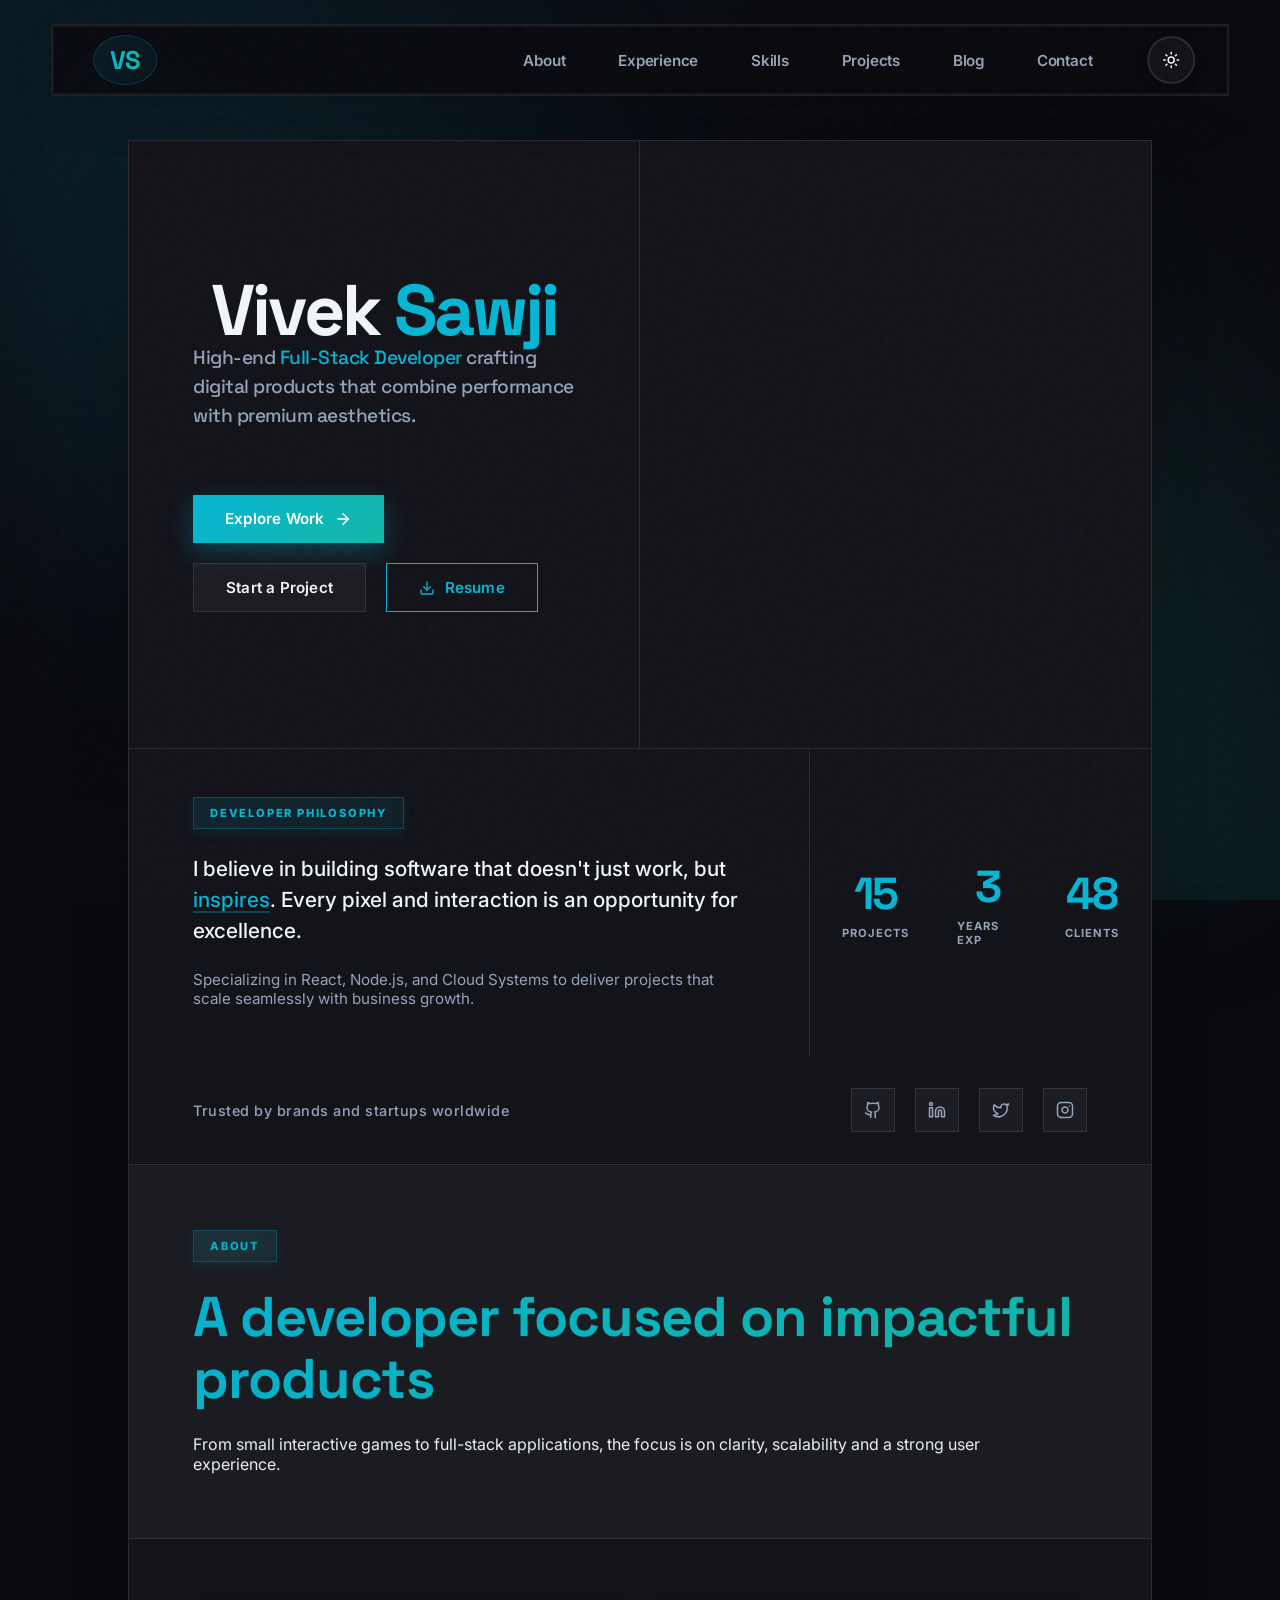
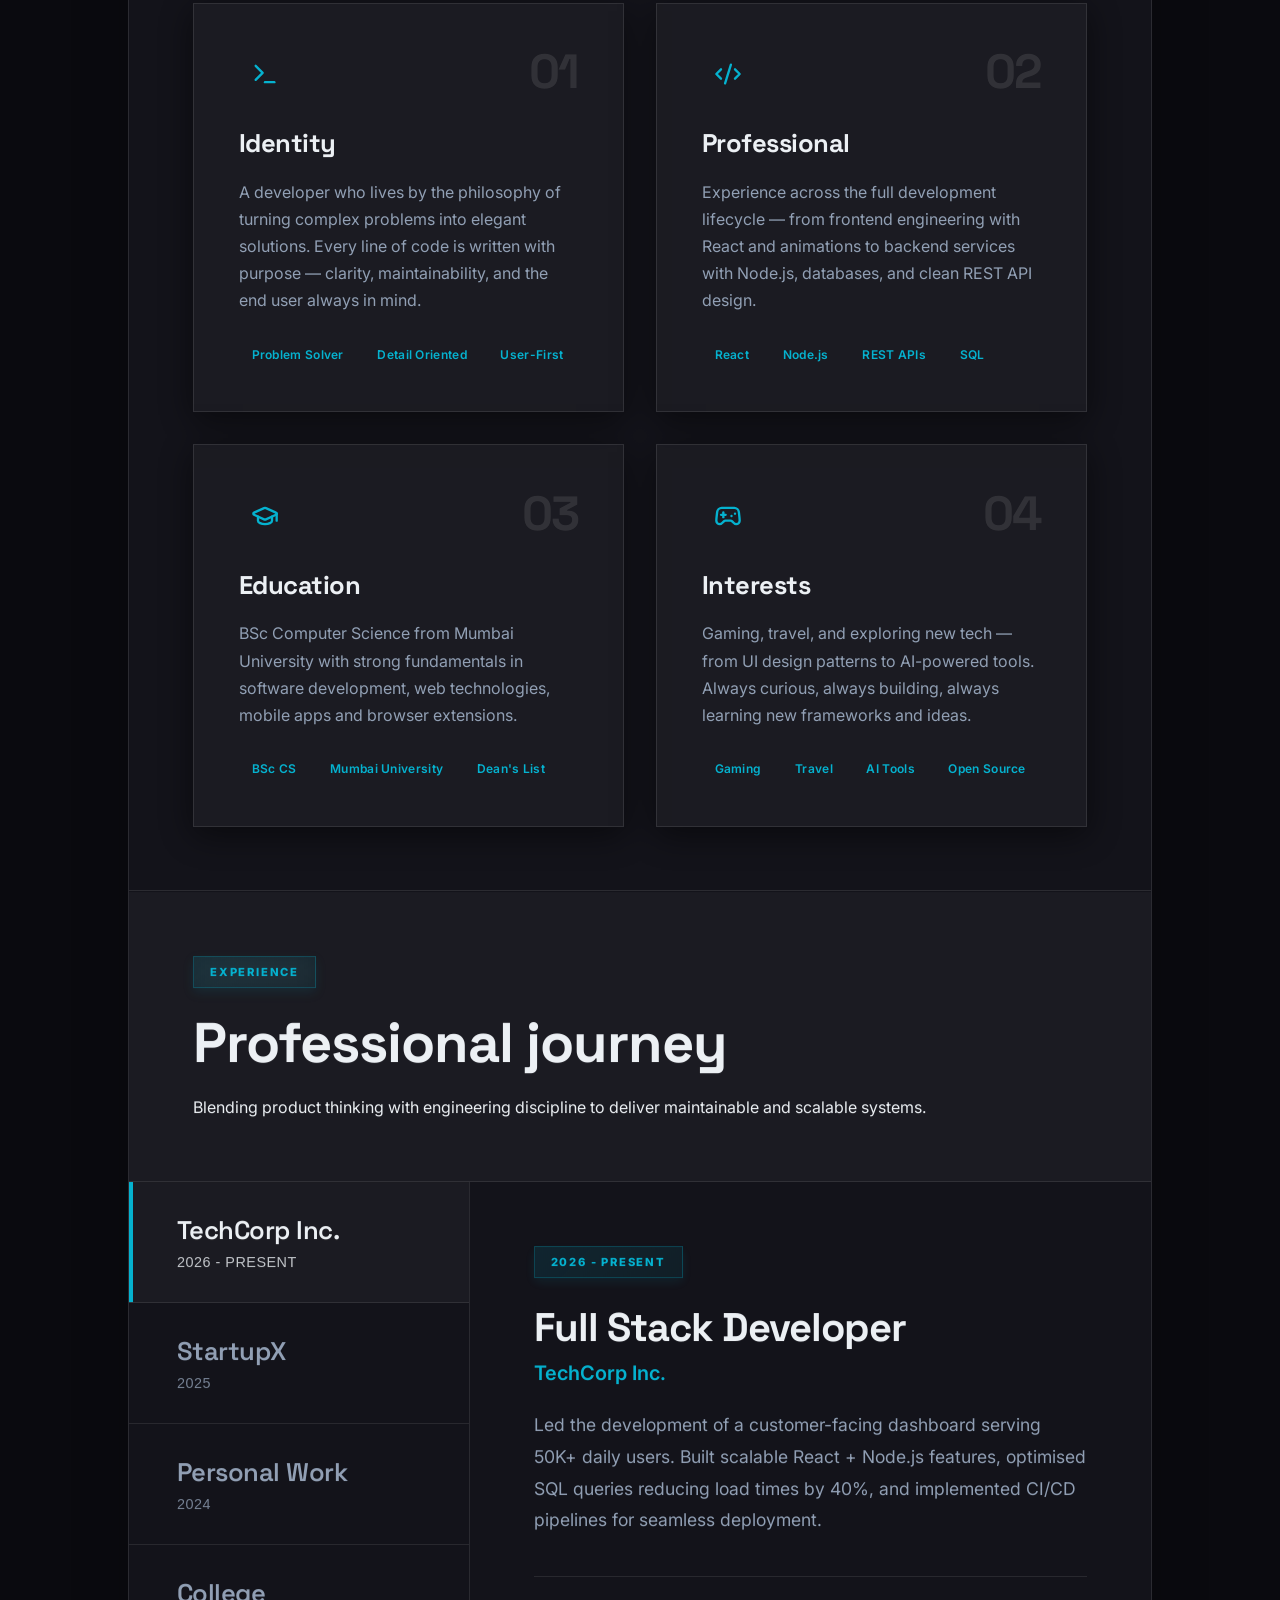
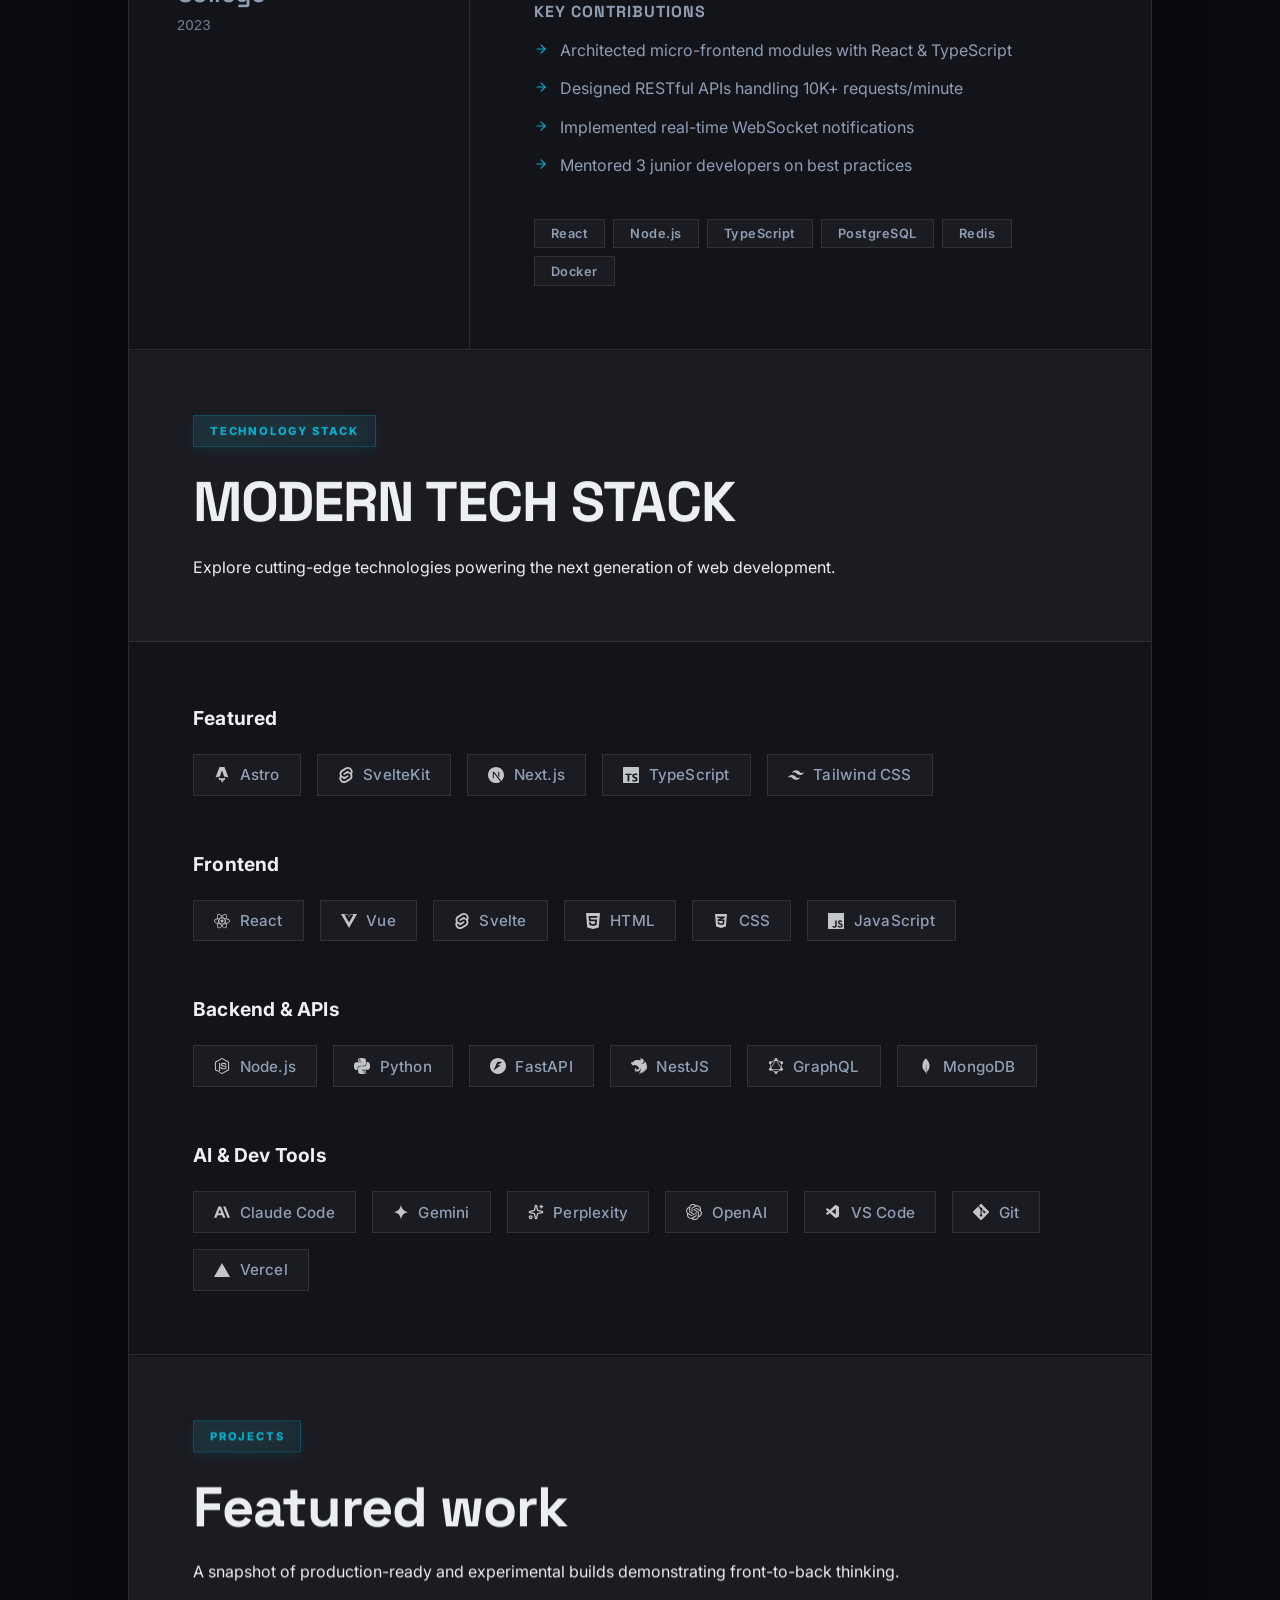
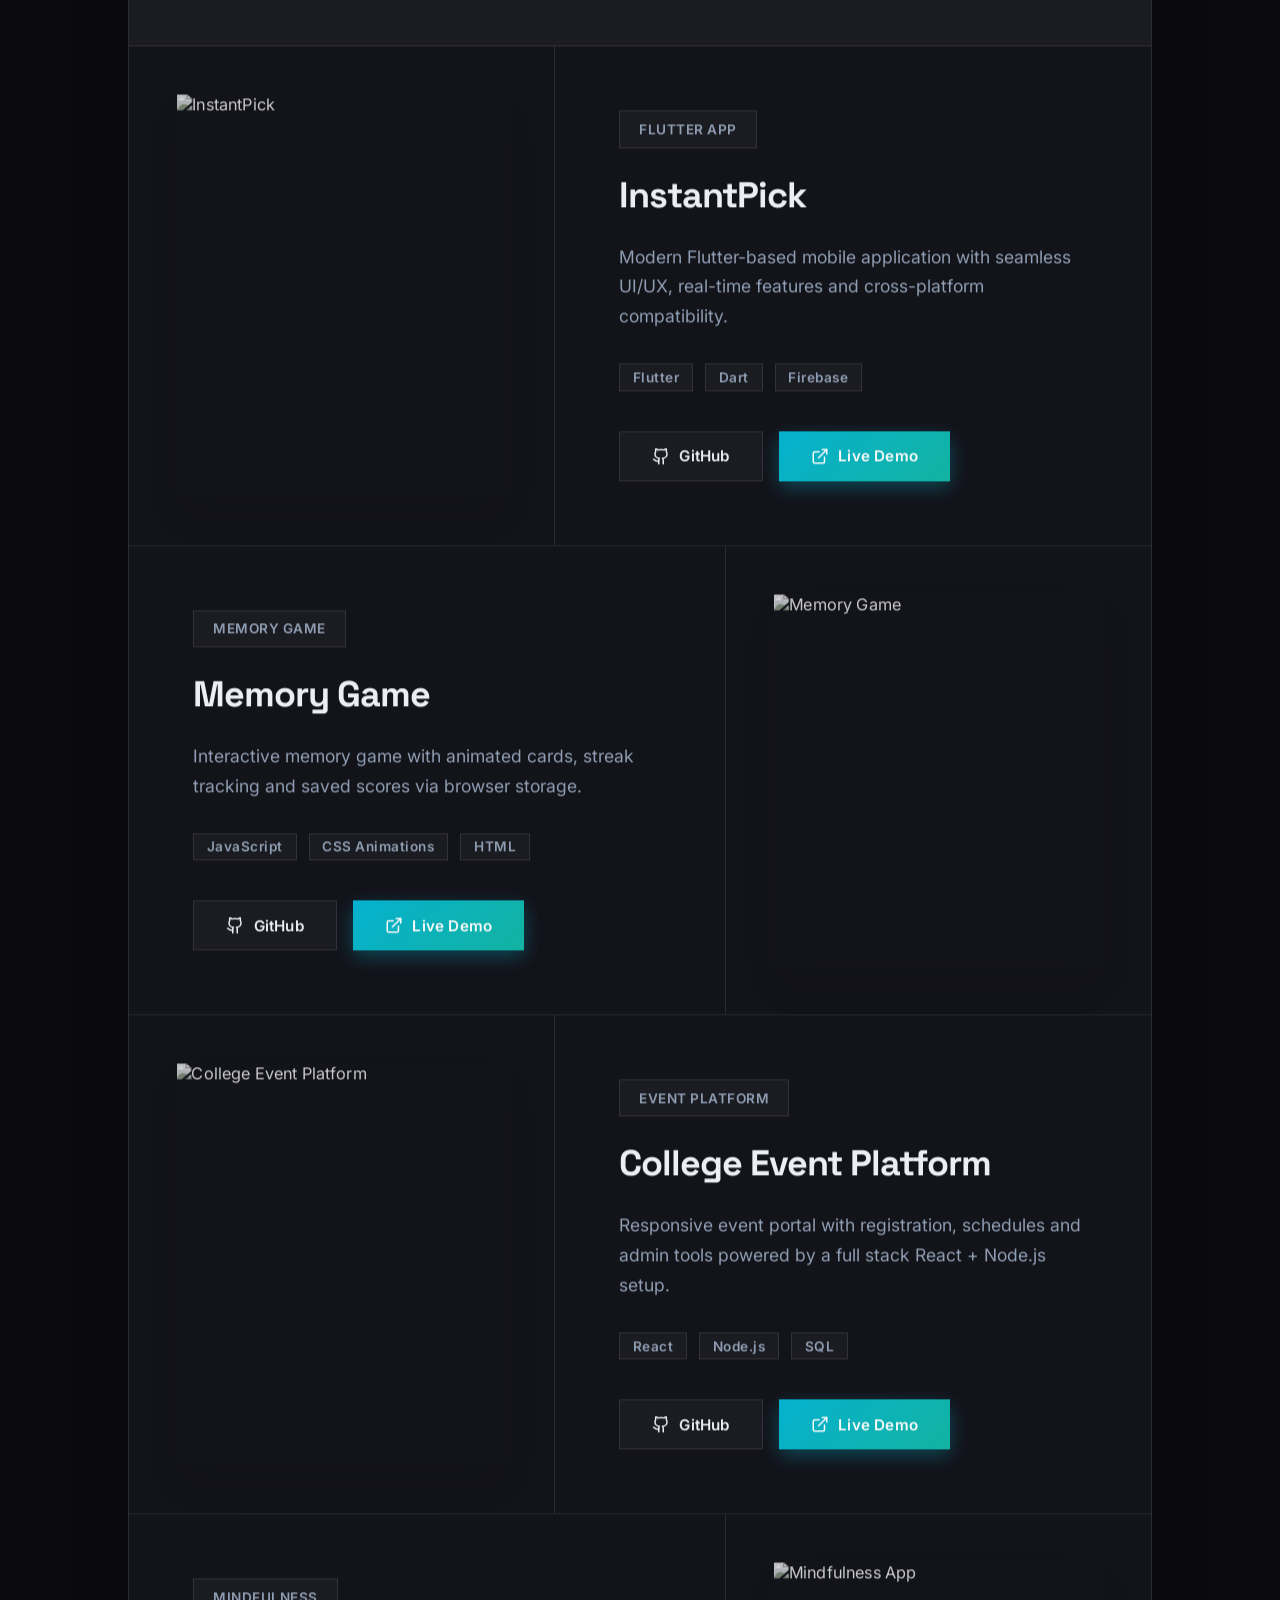
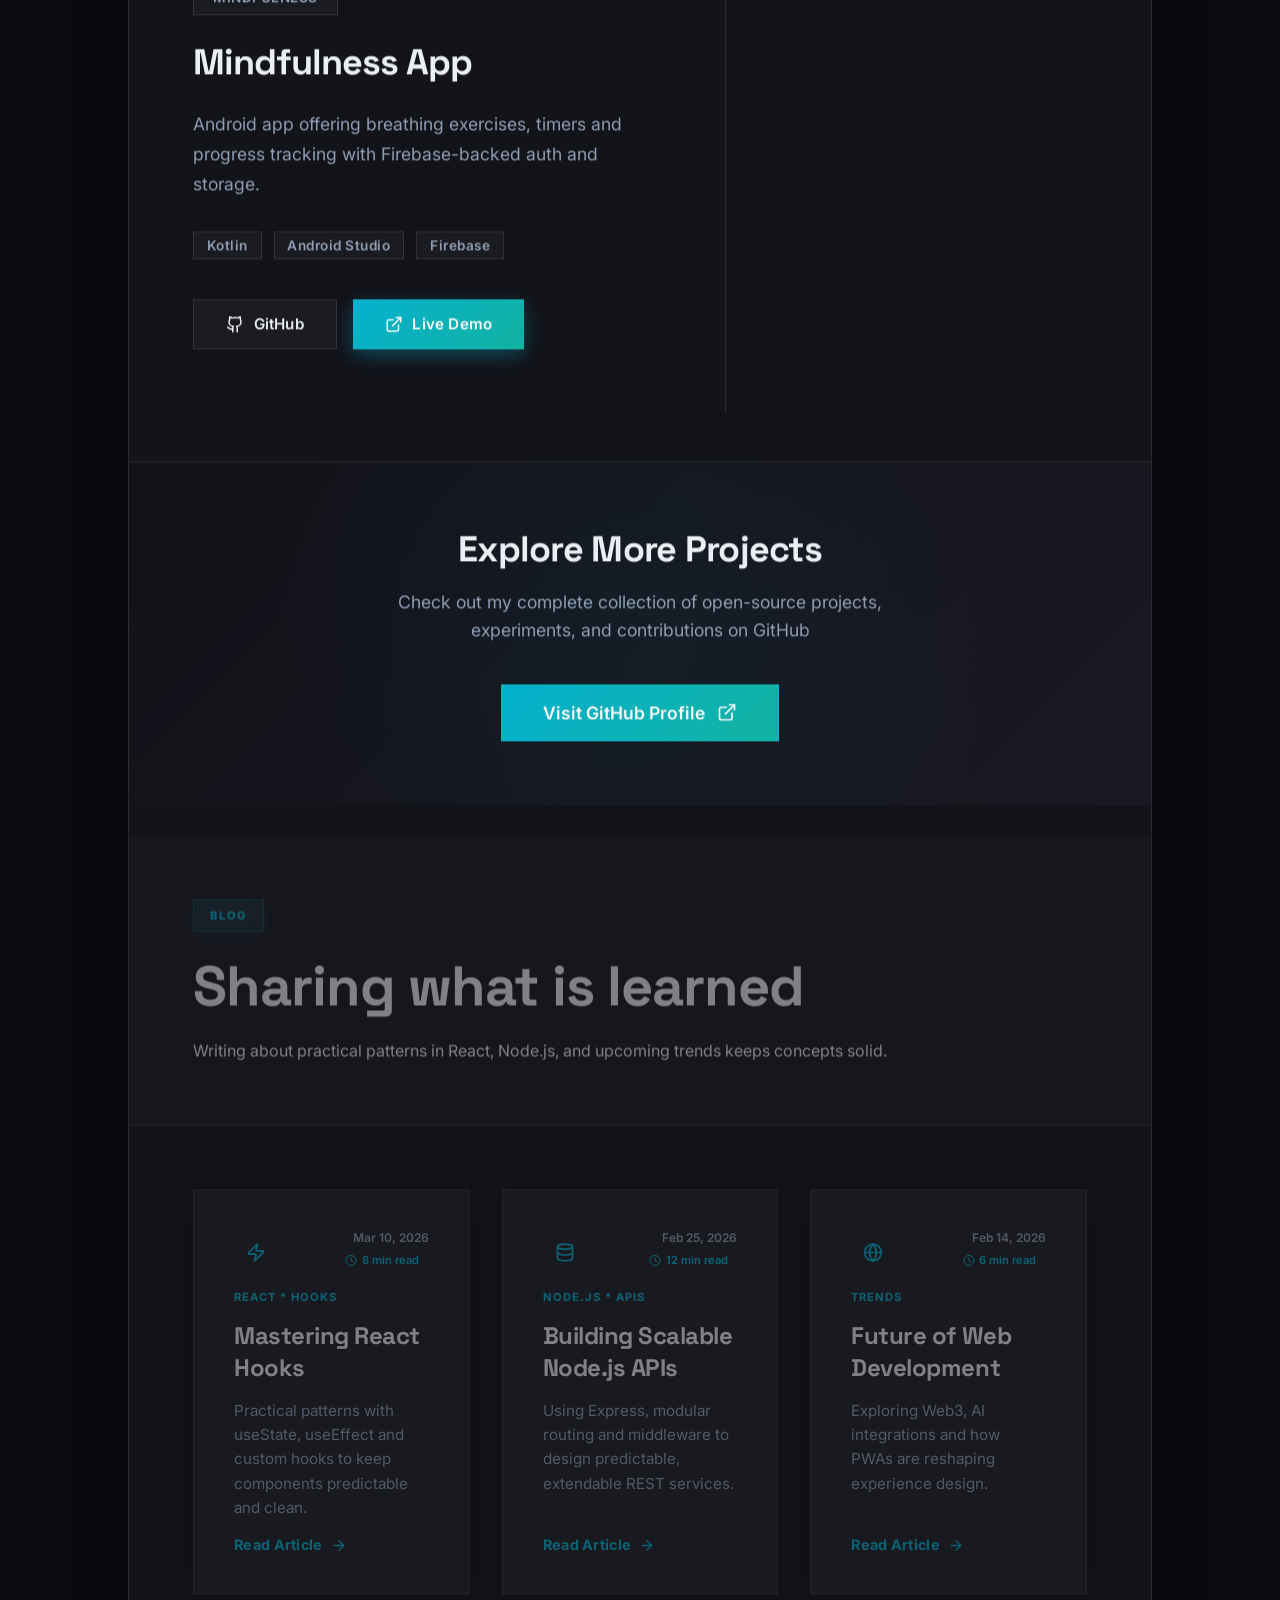
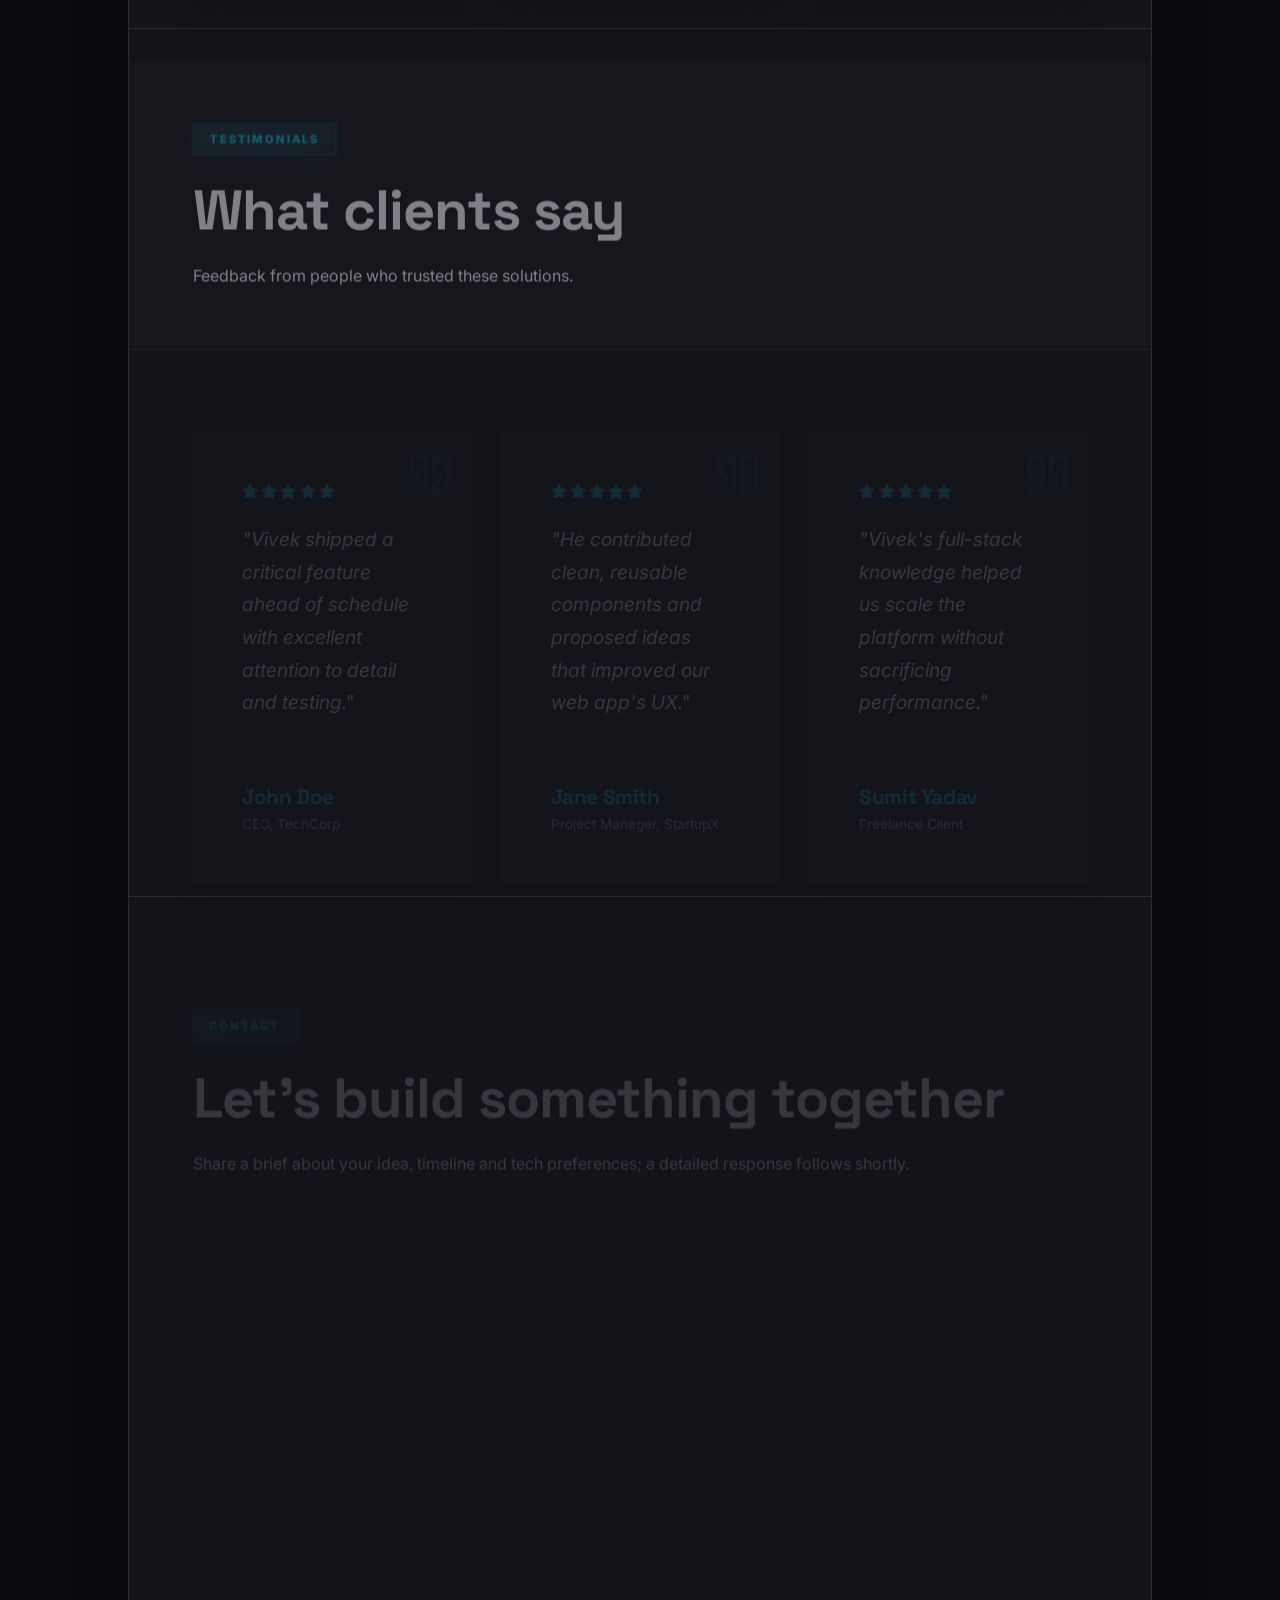
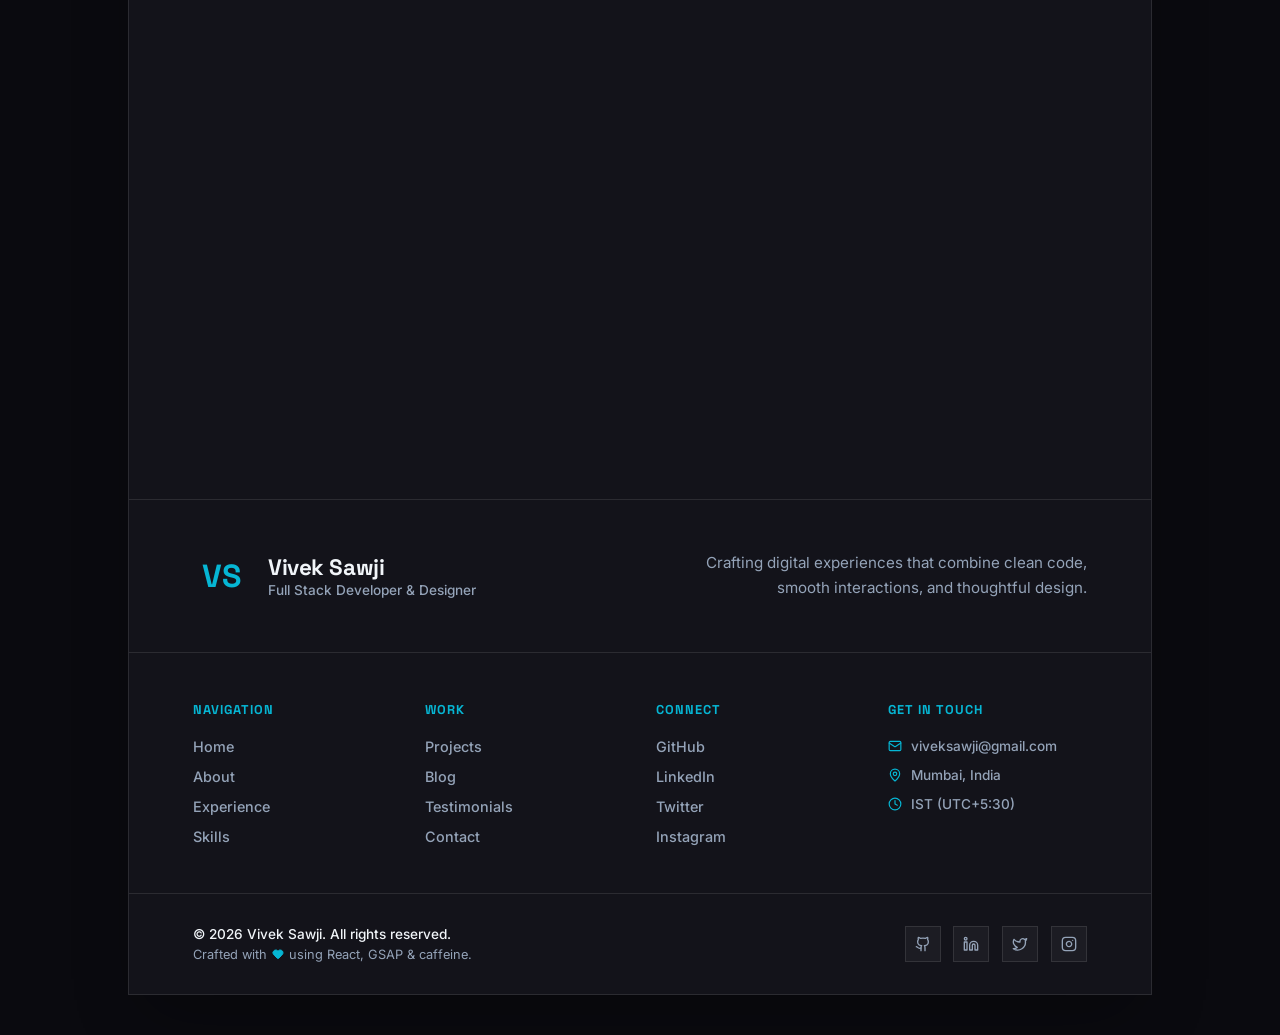
==== index.html @ 52787d53 "Update title and maintain HTML structure" ====
<!doctype html>
<html lang="en">
  <head>
    <meta charset="UTF-8" />
    <meta name="viewport" content="width=device-width, initial-scale=1.0" />

    <!-- Primary SEO -->
    <title>Vivek Sawji | The Developer </title>
    <meta name="description" content="Vivek Sawji — Full Stack Developer based in Mumbai, India. Specialising in React, Node.js, TypeScript, and modern web applications. Available for freelance & full-time roles." />
    <meta name="keywords" content="Vivek Sawji, Full Stack Developer, React Developer, Node.js, Mumbai, Portfolio, Web Developer, Frontend, Backend, TypeScript" />
    <meta name="author" content="Vivek Sawji" />
    <meta name="robots" content="index, follow" />
    <link rel="canonical" href="https://viveksawji.dev/" />

    <!-- Open Graph / Facebook -->
    <meta property="og:type" content="website" />
    <meta property="og:url" content="https://viveksawji.dev/" />
    <meta property="og:title" content="Vivek Sawji | Full Stack Developer & Designer" />
    <meta property="og:description" content="Full Stack Developer crafting performant, scalable web experiences. React, Node.js, TypeScript & more." />
    <meta property="og:image" content="https://viveksawji.dev/og-image.png" />

    <!-- Twitter Card -->
    <meta name="twitter:card" content="summary_large_image" />
    <meta name="twitter:url" content="https://viveksawji.dev/" />
    <meta name="twitter:title" content="Vivek Sawji | Full Stack Developer" />
    <meta name="twitter:description" content="Full Stack Developer crafting performant, scalable web experiences." />
    <meta name="twitter:image" content="https://viveksawji.dev/og-image.png" />
    <meta name="twitter:creator" content="@viveksawji" />

    <!-- Favicon -->
    <link rel="icon" type="image/svg+xml" href="/vite.svg" />
    <link rel="apple-touch-icon" sizes="180x180" href="/apple-touch-icon.png" />

    <!-- Theme Color -->
    <meta name="theme-color" content="#000000" media="(prefers-color-scheme: dark)" />
    <meta name="theme-color" content="#e2e8f0" media="(prefers-color-scheme: light)" />

    <!-- Google Fonts - Preconnect first for performance -->
    <link rel="preconnect" href="https://fonts.googleapis.com" />
    <link rel="preconnect" href="https://fonts.gstatic.com" crossorigin />
    <link href="https://fonts.googleapis.com/css2?family=Inter:wght@300;400;500;600;700&family=Space+Grotesk:wght@500;600;700;800&display=swap" rel="stylesheet" />

    <!-- StructuredData (JSON-LD) -->
    <script type="application/ld+json">
    {
      "@context": "https://schema.org",
      "@type": "Person",
      "name": "Vivek Sawji",
      "url": "https://viveksawji.dev",
      "sameAs": [
        "https://github.com/vivekx11",
        "https://www.linkedin.com/in/vivek-sawji-050a942b8",
        "https://twitter.com/viveksawji"
      ],
      "jobTitle": "Full Stack Developer",
      "worksFor": {
        "@type": "Organization",
        "name": "TechCorp Inc."
      },
      "description": "Full Stack Developer based in Mumbai, India. Specialising in React, Node.js, TypeScript.",
      "address": {
        "@type": "PostalAddress",
        "addressLocality": "Mumbai",
        "addressCountry": "IN"
      }
    }
    </script>
    <script type="module" crossorigin src="/assets/index-BiI4sIdO.js"></script>
    <link rel="stylesheet" crossorigin href="/assets/index-CMqLYzrV.css">
  </head>
  <body>
    <div id="root"></div>

  </body>
</html>
---- assets/index-CMqLYzrV.css ----
:root{--font-sans:"Inter", sans-serif;--font-display:"Space Grotesk", sans-serif;--accent-primary:#06b6d4;--accent-secondary:#14b8a6;--accent-tertiary:#22d3ee;--accent-primary-rgb:6, 182, 212;--bg-primary:#0a0a0f;--bg-secondary:#13131a;--bg-tertiary:#1a1a24;--card-bg:#ffffff0a;--glass-bg:#13131acc;--glass-panel:#ffffff0f;--border-color:#ffffff1a;--border-glow:#06b6d433;--border-hover:#06b6d466;--text-primary:#f1f5f9;--text-secondary:#94a3b8;--text-tertiary:#64748b;--nav-bg:#0a0a0fd9;--nav-border:#ffffff14;--btn-hover-bg:#f8fafc;--btn-hover-text:#0a0a0f;--noise-opacity:.02;--image-overlay:#000000b3;--bottom-section-bg:#13131a99;--success:#10b981;--warning:#f59e0b;--error:#ef4444;--glow-1:#06b6d414;--glow-2:#14b8a614;--panel-shadow:0 8px 32px #00000080}[data-theme=light]{--accent-primary:#4f46e5;--accent-secondary:#7c3aed;--accent-tertiary:#db2777;--accent-primary-rgb:79, 70, 229;--bg-primary:#f8fafc;--bg-secondary:#f1f5f9;--bg-tertiary:#e2e8f0;--card-bg:#ffffffe6;--glass-bg:#f8fafcf2;--glass-panel:#fffffff2;--border-color:#0f172a1a;--border-glow:#4f46e526;--border-hover:#4f46e54d;--text-primary:#0f172a;--text-secondary:#475569;--text-tertiary:#64748b;--nav-bg:#f8fafcd9;--nav-border:#0f172a14;--btn-hover-bg:#0f172a;--btn-hover-text:#fff;--noise-opacity:.008;--image-overlay:#ffffff80;--bottom-section-bg:#e2e8f0;--success:#059669;--warning:#d97706;--error:#dc2626;--glow-1:#4f46e50f;--glow-2:#7c3aed0f;--panel-shadow:0 10px 40px -10px #00000014, 0 4px 6px -4px #0000000a}*{box-sizing:border-box;margin:0;padding:0}html.lenis,html.lenis body{height:auto}.lenis.lenis-smooth{scroll-behavior:auto!important}.lenis.lenis-smooth [data-lenis-prevent]{overscroll-behavior:contain}.lenis.lenis-stopped{overflow:hidden}.lenis.lenis-smooth iframe{pointer-events:none}body{font-family:var(--font-sans);background-color:var(--bg-primary);color:var(--text-primary);-webkit-font-smoothing:antialiased;-moz-osx-font-smoothing:grayscale;background-image:radial-gradient(at 0% 0%, var(--glow-1) 0px, transparent 50%), radial-gradient(at 100% 100%, var(--glow-2) 0px, transparent 50%);background-attachment:fixed;min-height:100vh;transition:background-color .4s,color .4s;overflow-x:hidden}h1,h2,h3,h4,h5,h6{font-family:var(--font-display);letter-spacing:-.02em}a{color:inherit;text-decoration:none}::-webkit-scrollbar{width:8px}::-webkit-scrollbar-track{background:var(--bg-primary)}::-webkit-scrollbar-thumb{background:var(--border-color);border-radius:10px}::-webkit-scrollbar-thumb:hover{background:var(--text-secondary)}.custom-cursor{border:1px solid var(--accent-primary);pointer-events:none;z-index:9999;border-radius:0;width:36px;height:36px;transition:width .3s,height .3s,background-color .3s,border-color .3s;display:none;position:fixed;top:0;left:0;transform:translate(-50%,-50%)}.custom-cursor.hovering{background-color:var(--border-glow);width:50px;height:50px}.custom-cursor-dot{background:var(--accent-primary);pointer-events:none;z-index:10000;border-radius:0;width:8px;height:8px;transition:transform .2s,background .3s;display:none;position:fixed;top:0;left:0;transform:translate(-50%,-50%)}.custom-cursor-dot.hovering{transform:translate(-50%,-50%)scale(0)}.noise-overlay{pointer-events:none;z-index:9998;width:100vw;height:100vh;opacity:var(--noise-opacity);background-image:url("data:image/svg+xml,%3Csvg viewBox='0 0 200 200' xmlns='http://www.w3.org/2000/svg'%3E%3Cfilter id='noiseFilter'%3E%3CfeTurbulence type='fractalNoise' baseFrequency='0.65' numOctaves='3' stitchTiles='stitch'/%3E%3C/filter%3E%3Crect width='100%25' height='100%25' filter='url(%23noiseFilter)'/%3E%3C/svg%3E");transition:opacity .4s;position:fixed;top:0;left:0}.glow-bg{z-index:-1;background:radial-gradient(circle at 15% 30%, var(--glow-1), transparent 40%), radial-gradient(circle at 85% 70%, var(--glow-2), transparent 40%);filter:blur(80px);width:100vw;height:100vh;position:fixed;top:0;left:0}.text-gradient{background:linear-gradient(135deg, var(--accent-primary) 0%, var(--accent-secondary) 100%);-webkit-text-fill-color:transparent;-webkit-background-clip:text;background-clip:text}.glass-panel{background:var(--glass-panel);-webkit-backdrop-filter:blur(32px)saturate(180%);border:1.5px solid var(--border-color);box-shadow:var(--panel-shadow);border-radius:0;transition:all .5s cubic-bezier(.16,1,.3,1)}.hover-glow:hover{box-shadow:0 0 48px var(--border-glow);border-color:var(--border-hover);transform:translateY(-6px)scale(1.01)}.btn-shine{position:relative;overflow:hidden}.btn-shine:after{content:"";pointer-events:none;opacity:0;background:linear-gradient(45deg,#0000 0%,#ffffff1a 45%,#ffffff4d 50%,#ffffff1a 55%,#0000 100%);width:200%;height:200%;transition:all .6s;position:absolute;top:-50%;left:-50%;transform:rotate(45deg)}.btn-shine:hover:after{opacity:1;top:-20%;left:-20%}.app{width:100%}.text-accent{color:var(--accent-primary)}.text-secondary{color:var(--text-secondary);transition:color .4s}.text-primary{color:var(--text-primary);transition:color .4s}.mb-2{margin-bottom:.5rem}.mb-3{margin-bottom:1rem}.mb-4{margin-bottom:1.5rem}.mb-6{margin-bottom:2.5rem}.mt-2{margin-top:.5rem}.mt-4{margin-top:1.5rem}.mt-6{margin-top:2.5rem}.navbar{background:var(--nav-bg);-webkit-backdrop-filter:blur(40px)saturate(180%);border:2px solid var(--nav-border);z-index:100;border-radius:0;width:92%;max-width:1200px;height:72px;transition:all .4s cubic-bezier(.16,1,.3,1);position:fixed;top:24px;left:50%;transform:translate(-50%);box-shadow:0 16px 56px -16px #0000004d,inset 0 0 0 1px #ffffff08}[data-theme=light] .navbar{background:#ffffffd9;border-color:#4f46e51f;box-shadow:0 16px 56px -16px #4f46e526,inset 0 0 0 1px #4f46e50d}.navbar:hover{border-color:var(--border-glow);box-shadow:0 20px 64px -16px rgba(var(--accent-primary-rgb), .2), 0 0 0 1px rgba(var(--accent-primary-rgb), .1) inset}.navbar-container{justify-content:space-between;align-items:center;width:100%;height:100%;padding:0 2rem 0 2.5rem;display:flex}.logo{color:var(--text-primary);font-size:1.6rem;font-weight:900;font-family:var(--font-display);letter-spacing:-1px;background:linear-gradient(135deg, rgba(var(--accent-primary-rgb), .1), rgba(var(--accent-primary-rgb), .05));border:1.5px solid rgba(var(--accent-primary-rgb), .2);border-radius:50%;align-items:center;gap:.75rem;padding:.5rem 1rem;transition:all .3s;display:flex;position:relative;overflow:hidden}.logo:hover{background:linear-gradient(135deg, rgba(var(--accent-primary-rgb), .15), rgba(var(--accent-primary-rgb), .08));border-color:var(--accent-primary);box-shadow:0 8px 24px rgba(var(--accent-primary-rgb), .2);transform:scale(1.05)}.logo-text{background:linear-gradient(135deg, var(--accent-primary), var(--accent-secondary));-webkit-text-fill-color:transparent;-webkit-background-clip:text;background-clip:text}.nav-right{align-items:center;gap:2rem;display:flex}.nav-links{gap:.5rem;list-style:none;display:flex}.nav-links a{color:var(--text-secondary);z-index:1;letter-spacing:-.2px;border-radius:0;padding:.75rem 1.4rem;font-size:.95rem;font-weight:600;transition:all .3s cubic-bezier(.16,1,.3,1);position:relative;overflow:hidden}.nav-links a:before{content:"";background:linear-gradient(135deg, var(--accent-primary), var(--accent-secondary));opacity:0;z-index:-1;border-radius:0;transition:opacity .3s;position:absolute;inset:0}.nav-links a:after{content:"";background:var(--accent-primary);width:0;height:2px;transition:width .3s cubic-bezier(.16,1,.3,1);position:absolute;bottom:0;left:50%;transform:translate(-50%)}.nav-links a:hover{color:var(--text-primary);transform:translateY(-2px)}.nav-links a:hover:after{width:80%}[data-theme=light] .nav-links a:hover{color:var(--accent-primary)}.theme-toggle{background:var(--card-bg);border:2px solid var(--border-color);color:var(--text-primary);cursor:pointer;border-radius:50%;justify-content:center;align-items:center;width:48px;height:48px;transition:all .4s cubic-bezier(.16,1,.3,1);display:flex;position:relative;overflow:hidden;box-shadow:0 4px 12px #0000001a}.theme-toggle:before{content:"";background:linear-gradient(135deg, var(--accent-primary), var(--accent-secondary));opacity:0;border-radius:50%;transition:opacity .3s;position:absolute;inset:0}.theme-toggle svg{z-index:1;transition:all .3s;position:relative}.theme-toggle:hover{border-color:var(--accent-primary);box-shadow:0 12px 32px rgba(var(--accent-primary-rgb), .3);transform:scale(1.1)}.theme-toggle:hover:before{opacity:1}.theme-toggle:hover svg{color:#fff;transform:scale(1.1)}[data-theme=light] .theme-toggle{background:#4f46e514;border-color:#4f46e533}[data-theme=light] .theme-toggle:hover{background:var(--accent-primary);border-color:var(--accent-primary)}[data-theme=light] .theme-toggle:hover svg{color:#fff}.mobile-menu-btn{color:var(--text-primary);cursor:pointer;background:0 0;background:var(--card-bg);border:none;border:1px solid var(--border-color);border-radius:0;justify-content:center;align-items:center;width:40px;height:40px;transition:all .3s;display:none}.mobile-menu-btn:hover{background:var(--accent-primary);color:#000}.mobile-menu-overlay{-webkit-backdrop-filter:blur(8px);z-index:200;opacity:0;pointer-events:none;background:#0009;width:100vw;height:100vh;transition:opacity .4s cubic-bezier(.16,1,.3,1);position:fixed;top:0;left:0}.mobile-menu-overlay.open{opacity:1;pointer-events:all}.mobile-menu-panel{background:var(--bg-secondary);border-left:1px solid var(--border-color);z-index:201;flex-direction:column;width:min(85vw,380px);height:100vh;transition:transform .5s cubic-bezier(.16,1,.3,1);display:flex;position:fixed;top:0;right:0;overflow-y:auto;transform:translate(100%)}.mobile-menu-panel.open{transform:translate(0)}[data-theme=light] .mobile-menu-panel{background:#faf8ff;box-shadow:-10px 0 40px #7c3aed14}.mobile-menu-header{border-bottom:1px solid var(--border-color);justify-content:space-between;align-items:center;padding:1.5rem 2rem;display:flex}.mobile-menu-header .logo-text{color:var(--accent-primary);font-size:1.8rem;font-weight:800;font-family:var(--font-display)}.mobile-menu-close{color:var(--text-secondary);cursor:pointer;background:0 0;background:var(--card-bg);border:none;border:1px solid var(--border-color);border-radius:0;justify-content:center;align-items:center;width:40px;height:40px;transition:all .3s;display:flex}.mobile-menu-close:hover{color:var(--accent-primary);border-color:var(--accent-primary)}.mobile-nav-links{flex-direction:column;flex:1;padding:1.5rem 0;list-style:none;display:flex}.mobile-nav-links li{border-bottom:1px solid var(--border-color)}.mobile-nav-links li:last-child{border-bottom:none}.mobile-nav-links a{color:var(--text-secondary);font-size:1.15rem;font-weight:600;font-family:var(--font-display);letter-spacing:-.3px;align-items:center;gap:1.2rem;padding:1.2rem 2rem;transition:all .3s;display:flex;position:relative}.mobile-nav-links a:before{content:"";background:var(--accent-primary);width:3px;transition:transform .3s cubic-bezier(.16,1,.3,1);position:absolute;top:0;bottom:0;left:0;transform:scaleY(0)}.mobile-nav-links a:hover{color:var(--text-primary);background:rgba(var(--accent-primary-rgb),)}.mobile-nav-links a:hover:before{transform:scaleY(1)}.mobile-nav-number{color:var(--accent-primary);opacity:.6;letter-spacing:1px;font-size:.7rem;font-weight:700;font-family:var(--font-display);min-width:24px}.mobile-menu-footer{border-top:1px solid var(--border-color);flex-direction:column;align-items:center;gap:1.2rem;padding:2rem;display:flex}.mobile-menu-socials{gap:1rem;display:flex}.mobile-menu-socials a{background:var(--card-bg);border:1px solid var(--border-color);width:44px;height:44px;color:var(--text-secondary);border-radius:0;justify-content:center;align-items:center;transition:all .3s;display:flex}.mobile-menu-socials a:hover{background:var(--accent-primary);color:#000;border-color:var(--accent-primary);transform:translateY(-2px)}.mobile-menu-email{color:var(--text-secondary);font-size:.85rem;font-weight:500}.main-content{max-width:1920px;margin:0 auto;padding-bottom:0}.unified-wrapper{z-index:20;width:80%;max-width:1400px;margin:140px auto 40px;position:relative}.hero-top-badges{justify-content:space-between;align-items:center;margin-bottom:1.5rem;display:flex}.badge{letter-spacing:.5px;color:var(--text-secondary);background:var(--card-bg);border:1.5px solid var(--border-color);-webkit-backdrop-filter:blur(12px);backdrop-filter:blur(12px);border-radius:0;align-items:center;gap:.6rem;width:fit-content;padding:.6rem 1.2rem;font-size:.85rem;font-weight:600;transition:all .3s cubic-bezier(.16,1,.3,1);display:flex}.badge:hover{border-color:var(--border-hover);color:var(--text-primary);box-shadow:0 8px 24px rgba(var(--accent-primary-rgb), .15);transform:translateY(-2px)}.large-badge{padding:1rem 1.5rem;font-size:.95rem}.primary-badge{text-transform:uppercase;letter-spacing:1.8px;background:linear-gradient(135deg, rgba(var(--accent-primary-rgb), .12), rgba(var(--accent-primary-rgb), .08));color:var(--accent-primary);border-color:rgba(var(--accent-primary-rgb), .25);box-shadow:0 4px 12px rgba(var(--accent-primary-rgb), .1);padding:.5rem 1rem;font-size:.7rem;font-weight:800}.unified-container{background:var(--bg-secondary);border:1.5px solid var(--border-color);border-radius:0;flex-direction:column;transition:all .5s cubic-bezier(.16,1,.3,1);display:flex;position:relative;overflow:hidden;box-shadow:0 32px 64px -16px #0000004d}.unified-container:hover{border-color:var(--border-glow);box-shadow:0 40px 80px -16px rgba(var(--accent-primary-rgb), .08)}[data-theme=light] .unified-container{background:var(--bg-secondary);box-shadow:0 32px 64px -16px #0f172a1a}[data-theme=light] .unified-container:hover{box-shadow:0 40px 80px -16px #4f46e51f}.unified-section{flex-direction:column;display:flex}.border-top-subtle{border-top:1px solid var(--border-color)}.border-bottom{border-bottom:1px solid var(--border-color)}.border-right{border-right:1px solid var(--border-color)}.title-section{flex-direction:column;padding:4rem;transition:background .4s;display:flex;position:relative}.title-section.bg-secondary{background:var(--card-bg)}.section-title{color:var(--text-primary);letter-spacing:-1px;font-size:clamp(2.5rem,5vw,3.5rem);font-weight:700;line-height:1.1}.title-content{flex-direction:column;align-items:flex-start;gap:0;display:flex}.hero-title{color:var(--text-primary);letter-spacing:-3px;margin-bottom:0;font-size:clamp(2.5rem,5.6vw,5.6rem);font-weight:700;line-height:.95}.hero-subtitle{color:var(--text-secondary);letter-spacing:-.5px;font-size:clamp(1.1rem,2.5vw,1.5rem);font-weight:400;line-height:1.5}.hero-badges{flex-wrap:wrap;gap:1rem;display:flex}.hero-split{grid-template-columns:1fr 1fr;min-height:600px;display:grid}.hero-left{border-right:1px solid var(--border-color);flex-direction:column;justify-content:center;padding:4rem;display:flex}.hero-right{justify-content:center;align-items:center;padding:4rem;display:flex;position:relative}.hero-image-container{aspect-ratio:4/5;perspective:1000px;width:100%;max-width:440px;transform-style:preserve-3d;border-radius:0;transition:transform .6s cubic-bezier(.16,1,.3,1);position:relative;overflow:hidden}.hero-image-glow{background:radial-gradient(circle, rgba(var(--accent-primary-rgb),), transparent 70%);z-index:0;filter:blur(40px);animation:4s ease-in-out infinite glowPulse;position:absolute;inset:-20px}@keyframes glowPulse{0%,to{opacity:.5;transform:scale(1)}50%{opacity:.8;transform:scale(1.05)}}.hero-profile-image{object-fit:cover;z-index:2;filter:contrast(1.05);border-radius:0;width:100%;height:100%;transition:all .7s cubic-bezier(.16,1,.3,1);position:relative}[data-theme=light] .hero-profile-image{filter:grayscale(0%)contrast()}.hero-image-border{border:2px solid rgba(var(--accent-primary-rgb),);z-index:3;pointer-events:none;border-radius:0;transition:border-color .5s;position:absolute;inset:0}.hero-image-overlay{opacity:0;z-index:4;background:linear-gradient(#0000 40%,#000c);justify-content:center;align-items:flex-end;padding-bottom:2rem;transition:opacity .5s;display:flex;position:absolute;inset:0}.hero-image-overlay span{color:#fff;letter-spacing:1.5px;text-transform:uppercase;font-size:.85rem;font-weight:600;transition:transform .5s cubic-bezier(.16,1,.3,1);transform:translateY(20px)}.hero-float-card{background:var(--glass-panel);-webkit-backdrop-filter:blur(16px);backdrop-filter:blur(16px);border:1px solid var(--border-color);color:var(--text-primary);z-index:5;border-radius:0;align-items:center;gap:.5rem;padding:.6rem 1.2rem;font-size:.8rem;font-weight:600;animation:3s ease-in-out infinite floatCard;display:flex;position:absolute;box-shadow:0 8px 32px #00000026}.hero-float-1{animation-delay:0s;top:15%;right:5%}.hero-float-2{animation-delay:1.5s;bottom:20%;left:5%}@keyframes floatCard{0%,to{transform:translateY(0)}50%{transform:translateY(-10px)}}.btn-premium{background:linear-gradient(135deg, var(--accent-primary), var(--accent-secondary));color:#fff;letter-spacing:-.2px;box-shadow:0 8px 24px rgba(var(--accent-primary-rgb), .3);border:none;border-radius:0;padding:1.1rem 2.4rem;font-size:1rem;font-weight:700;transition:all .4s cubic-bezier(.16,1,.3,1)}.btn-premium:hover{box-shadow:0 16px 40px rgba(var(--accent-primary-rgb), .4);filter:brightness(1.1);transform:translateY(-4px)scale(1.02)}.btn-premium .icon-wrap{align-items:center;transition:transform .4s cubic-bezier(.16,1,.3,1);display:flex}.btn-premium:hover .icon-wrap{transform:translate(5px)}.btn-premium-secondary{background:var(--card-bg);border:1.5px solid var(--border-color);color:var(--text-primary);border-radius:0;padding:1.1rem 2.2rem;font-weight:600;transition:all .4s cubic-bezier(.16,1,.3,1)}.btn-premium-secondary:hover{background:var(--glass-panel);border-color:var(--accent-primary);box-shadow:0 12px 32px rgba(var(--accent-primary-rgb), .15);transform:translateY(-4px)}.btn-premium-outline{border:1.5px solid var(--accent-primary);color:var(--accent-primary);background:0 0;border-radius:0;padding:1.1rem 2.2rem;font-weight:600;transition:all .4s cubic-bezier(.16,1,.3,1)}.btn-premium-outline:hover{background:rgba(var(--accent-primary-rgb), .1);box-shadow:0 12px 32px rgba(var(--accent-primary-rgb), .2);transform:translateY(-4px)}.hero-overview{grid-template-columns:2fr 1fr;padding:0;display:grid}.overview-content{border-right:1px solid var(--border-color);padding:3rem 4rem}.overview-grid{gap:1.5rem;display:grid}.overview-stats{justify-content:center;align-items:center;gap:3rem;padding:2rem;display:flex}.mini-stat{flex-direction:column;align-items:center;gap:.3rem;display:flex}.stat-number{color:var(--accent-primary);font-size:2.8rem;font-weight:700;font-family:var(--font-display);letter-spacing:-2px}.stat-label{color:var(--text-secondary);text-transform:uppercase;letter-spacing:1px;font-size:.7rem;font-weight:700}.underline-accent{display:inline-block;position:relative}.underline-accent:after{content:"";background:var(--accent-primary);opacity:.3;width:100%;height:2px;position:absolute;bottom:2px;left:0}.icon-circle{background:rgba(var(--accent-primary-rgb), .1);border-radius:0;justify-content:center;align-items:center;width:32px;height:32px;display:flex}.hero-trust-text{letter-spacing:.5px;font-size:.9rem;font-weight:500}.bottom-section{background:var(--bottom-section-bg);justify-content:space-between;align-items:center;padding:2rem 4rem;display:flex}.social-icons-container{align-items:center;gap:1.25rem;display:flex}.social-icon{background:var(--card-bg);border:1px solid var(--border-color);width:44px;height:44px;color:var(--text-secondary);border-radius:0;justify-content:center;align-items:center;transition:all .3s cubic-bezier(.16,1,.3,1);display:flex}.social-icon:hover{background:var(--text-primary);color:var(--bg-primary);border-color:var(--text-primary);transform:translateY(-4px)scale(1.05);box-shadow:0 10px 20px #0000001a}.about-pro-grid{grid-template-columns:1fr 1fr;gap:2rem;padding:4rem;display:grid}.about-main-card{background:var(--card-bg);border:1.5px solid var(--border-color);flex-direction:column;gap:1.2rem;padding:2.8rem;transition:all .4s cubic-bezier(.16,1,.3,1);display:flex;position:relative;overflow:hidden}.about-main-card:before{content:"";background:linear-gradient(90deg, var(--accent-primary), var(--accent-secondary));transform-origin:0;width:100%;height:4px;transition:transform .5s cubic-bezier(.16,1,.3,1);position:absolute;top:0;left:0;transform:scaleX(0)}.about-main-card:hover:before{transform:scaleX(1)}.about-main-card:hover{box-shadow:0 24px 64px rgba(var(--accent-primary-rgb), .15);border-color:rgba(var(--accent-primary-rgb), .3);background:var(--glass-panel);transform:translateY(-8px)}.about-card-header{justify-content:space-between;align-items:flex-start;display:flex}.about-card-icon-wrap{background:rgba(var(--accent-primary-rgb),);border-radius:0;justify-content:center;align-items:center;width:52px;height:52px;transition:all .3s;display:flex}.about-main-card:hover .about-card-icon-wrap{background:rgba(var(--accent-primary-rgb),);transform:rotate(-5deg)scale(1.05)}.about-card-number{color:var(--border-color);font-size:3rem;font-weight:800;font-family:var(--font-display);letter-spacing:-2px;line-height:1;transition:color .3s}.about-main-card:hover .about-card-number{color:rgba(var(--accent-primary-rgb),)}.about-card-title{color:var(--text-primary);margin-top:.5rem;font-size:1.6rem;font-weight:700}.about-card-desc{color:var(--text-secondary);flex-grow:1;font-size:1rem;line-height:1.7}.about-card-tags{flex-wrap:wrap;gap:.5rem;margin-top:.5rem;display:flex}.about-tag{background:rgba(var(--accent-primary-rgb),);color:var(--accent-primary);letter-spacing:.3px;border:1px solid rgba(var(--accent-primary-rgb),);border-radius:0;padding:.3rem .8rem;font-size:.75rem;font-weight:600;transition:all .3s}.about-tag:hover{background:rgba(var(--accent-primary-rgb),);border-color:rgba(var(--accent-primary-rgb),)}.exp-grid{grid-template-columns:4fr 8fr;display:grid}.exp-selector{border-right:1px solid var(--border-color);flex-direction:column;display:flex}.exp-btn{text-align:left;border:none;border-bottom:1px solid var(--border-color);width:100%;color:var(--text-secondary);cursor:pointer;background:0 0;padding:2rem 3rem;transition:all .4s cubic-bezier(.16,1,.3,1);position:relative;overflow:hidden}.exp-btn:last-child{border-bottom:none}.exp-btn:before{content:"";background:var(--accent-primary);transform-origin:0 100%;width:4px;height:100%;transition:transform .4s cubic-bezier(.16,1,.3,1);position:absolute;top:0;left:0;transform:scaleY(0)}.exp-btn.active{background:var(--card-bg);color:var(--text-primary)}.exp-btn.active:before{transform:scaleY(1)}.exp-btn:hover{background:rgba(var(--accent-primary-rgb),)}.exp-btn-title{font-size:1.6rem;font-weight:600;font-family:var(--font-display);margin-bottom:.5rem}.exp-btn-duration{letter-spacing:.5px;opacity:.8;font-size:.9rem;font-weight:500}.exp-content{background:0 0;padding:4rem}.exp-title{letter-spacing:-1px;color:var(--text-primary);margin-bottom:.5rem;font-size:2.5rem;font-weight:700}.exp-company{font-size:1.25rem;font-weight:600}.exp-desc{color:var(--text-secondary);max-width:800px;font-size:1.1rem;line-height:1.8}.exp-responsibilities{border-top:1px solid var(--border-color);padding-top:1.5rem}.exp-resp-heading{text-transform:uppercase;letter-spacing:1px;color:var(--text-secondary);margin-bottom:1rem;font-size:1rem;font-weight:700}.exp-resp-list{flex-direction:column;gap:.8rem;list-style:none;display:flex}.exp-resp-item{color:var(--text-secondary);align-items:flex-start;gap:.75rem;font-size:1rem;line-height:1.6;display:flex}.exp-resp-item svg{flex-shrink:0;margin-top:4px}.exp-tech-chips{flex-wrap:wrap;gap:.5rem;display:flex}.skills-minimal-container{flex-direction:column;gap:3.5rem;padding:4rem;display:flex}.skill-minimal-category{flex-direction:column;gap:1.5rem;display:flex}.skill-category-title{color:var(--text-primary);font-size:1.2rem;font-weight:700;font-family:var(--font-sans);letter-spacing:.2px}.skill-pills-wrapper{flex-wrap:wrap;gap:1rem;display:flex}.skill-pill{background:var(--card-bg);border:1px solid var(--border-color);color:var(--text-secondary);cursor:default;border-radius:0;align-items:center;gap:.6rem;padding:.65rem 1.25rem;font-size:.95rem;font-weight:500;transition:all .3s cubic-bezier(.16,1,.3,1);display:flex;box-shadow:0 1px 3px #0000000d}[data-theme=light] .skill-pill{box-shadow:0 1px 3px #0f172a08}.skill-pill:hover{border-color:rgba(var(--accent-primary-rgb), .4);color:var(--text-primary);box-shadow:0 6px 15px rgba(var(--accent-primary-rgb), .1);transform:translateY(-2px)}.skill-pill-name{letter-spacing:.2px}.skill-pill-icon{color:var(--text-primary);opacity:.8;justify-content:center;align-items:center;transition:opacity .3s;display:flex}.skill-pill:hover .skill-pill-icon{opacity:1}.projects-alt-grid{grid-template-columns:1fr;display:grid}.project-alt-frame{grid-template-columns:5fr 7fr;transition:background .4s;display:grid}.project-alt-frame:hover{background:var(--card-bg)}[data-theme=light] .project-alt-frame:hover{background:#7c3aed08}.project-alt-frame.reversed{direction:rtl}.project-alt-frame.reversed>*{direction:ltr}.project-alt-image{border-right:1px solid var(--border-color);height:100%;padding:3rem}.project-alt-frame.reversed .project-alt-image{border-right:none;border-left:1px solid var(--border-color)}.project-image-inner{border-radius:0;height:100%;min-height:350px;position:relative;overflow:hidden;box-shadow:0 20px 40px #0000001a}.project-image-inner img{object-fit:cover;filter:grayscale(80%)brightness(.85);width:100%;height:100%;transition:all .6s cubic-bezier(.16,1,.3,1);transform:scale(1.02)}.project-alt-frame:hover .project-image-inner img{filter:grayscale(0%)brightness();transform:scale(1.05)}[data-theme=light] .project-image-inner img{filter:grayscale(0%)brightness()}.project-alt-details{flex-direction:column;justify-content:center;padding:4rem;display:flex}.tags-flex{align-items:center;gap:.5rem;display:flex}.project-title{letter-spacing:-1px;color:var(--text-primary);font-size:2.25rem;font-weight:700}.project-desc{color:var(--text-secondary);max-width:700px;margin-bottom:2rem;font-size:1.1rem;line-height:1.7}.btn-link{letter-spacing:.2px;cursor:pointer;font-size:.95rem;font-weight:600;font-family:var(--font-sans);border-radius:0;justify-content:center;align-items:center;gap:.6rem;padding:.9rem 2rem;transition:all .4s cubic-bezier(.16,1,.3,1);display:inline-flex;position:relative;overflow:hidden}.btn-primary{background:linear-gradient(135deg, var(--accent-primary) 0%, var(--accent-secondary) 100%);color:#fff;box-shadow:0 6px 20px rgba(var(--accent-primary-rgb), .35);border:none}.btn-primary:hover{box-shadow:0 12px 32px rgba(var(--accent-primary-rgb), .45);filter:brightness(1.1);transform:translateY(-3px)}.btn-secondary{background:var(--card-bg);-webkit-backdrop-filter:blur(12px);backdrop-filter:blur(12px);border:1.5px solid var(--border-color);color:var(--text-primary)}.btn-secondary:hover{background:var(--glass-panel);border-color:var(--accent-primary);box-shadow:0 12px 28px rgba(var(--accent-primary-rgb), .15);transform:translateY(-3px)}.btn-outline{border:1.5px solid var(--accent-primary);color:var(--accent-primary);background:0 0}.btn-outline:hover{background:rgba(var(--accent-primary-rgb), .1);box-shadow:0 10px 24px rgba(var(--accent-primary-rgb), .2);transform:translateY(-3px)}.btn-link:active{transform:scale(.97)}.blog-advanced-grid{grid-template-columns:repeat(3,1fr);gap:2rem;padding:4rem;display:grid}.blog-card{flex-direction:column;gap:1rem;padding:2.5rem;display:flex;position:relative;overflow:hidden}.blog-card:before{content:"";background:linear-gradient(90deg, var(--accent-primary), var(--accent-secondary));transform-origin:0;width:100%;height:3px;transition:transform .5s cubic-bezier(.16,1,.3,1);position:absolute;bottom:0;left:0;transform:scaleX(0)}.blog-card:hover:before{transform:scaleX(1)}.blog-card-top{justify-content:space-between;align-items:flex-start;display:flex}.blog-card-icon-wrap{background:rgba(var(--accent-primary-rgb),);width:44px;height:44px;color:var(--accent-primary);border-radius:0;justify-content:center;align-items:center;transition:all .3s;display:flex}.blog-card:hover .blog-card-icon-wrap{background:rgba(var(--accent-primary-rgb),);transform:rotate(-5deg)scale(1.1)}.blog-card-meta{flex-direction:column;align-items:flex-end;gap:.3rem;display:flex}.blog-date{color:var(--text-secondary);font-size:.75rem;font-weight:600}.blog-read-time{color:var(--accent-primary);background:rgba(var(--accent-primary-rgb),);border-radius:0;align-items:center;gap:.3rem;padding:.2rem .6rem;font-size:.7rem;font-weight:600;display:flex}.blog-card-category{letter-spacing:1px;color:var(--accent-primary);text-transform:uppercase;font-size:.7rem;font-weight:700}.blog-card-title{color:var(--text-primary);font-size:1.5rem;font-weight:700;line-height:1.3}.blog-card-desc{color:var(--text-secondary);flex-grow:1;font-size:.95rem;line-height:1.6}.blog-read-more{color:var(--accent-primary);letter-spacing:.3px;align-items:center;gap:.5rem;margin-top:auto;font-size:.9rem;font-weight:700;transition:all .3s;display:inline-flex}.blog-read-more:hover{color:var(--accent-secondary);gap:.8rem}.testimonials-grid{grid-template-columns:repeat(3,1fr);gap:2rem;padding:4rem;display:grid}.testimonial-stars{gap:.2rem;display:flex}.contact-split{grid-template-columns:1fr 1fr;display:grid}.contact-form-side{border-right:1px solid var(--border-color);background:var(--bg-tertiary);padding:4rem}[data-theme=light] .contact-form-side{background:#f1f5f9}.contact-row{grid-template-columns:1fr 1fr;gap:1rem;display:grid}.contact-field{flex-direction:column;gap:.5rem;display:flex}.contact-input{background:var(--bg-tertiary);border:1.5px solid var(--border-color);color:var(--text-primary);font-family:var(--font-sans);border-radius:0;padding:1.1rem 1.4rem;font-size:1rem;transition:all .3s}[data-theme=light] .contact-input{background:#fff;border-color:#4f46e526}.contact-input:focus{border-color:var(--accent-primary);box-shadow:0 0 0 4px rgba(var(--accent-primary-rgb), .12);background:var(--bg-secondary);outline:none}[data-theme=light] .contact-input:focus{background:#fff;box-shadow:0 0 0 4px #4f46e514}.contact-quote-side{background:var(--bg-tertiary);flex-direction:column;justify-content:center;align-items:stretch;gap:2rem;padding:4rem;display:flex}[data-theme=light] .contact-quote-side{background:#f1f5f9}.game-card-container{text-align:center;background:var(--card-bg);border:1.5px solid var(--border-color);border-radius:0;flex-direction:column;align-items:center;padding:2.5rem;transition:all .3s;display:flex;box-shadow:0 8px 24px #00000014}[data-theme=light] .game-card-container{background:#cbd5e1;box-shadow:0 8px 24px #0f172a0f}.tic-tac-board{grid-template-columns:repeat(3,1fr);gap:10px;width:100%;max-width:280px;margin:0 auto;display:grid}.tic-tac-cell{aspect-ratio:1;background:var(--bg-secondary);border:2px solid var(--border-color);font-size:2rem;font-weight:800;font-family:var(--font-display);color:var(--text-primary);cursor:pointer;border-radius:0;justify-content:center;align-items:center;transition:all .25s cubic-bezier(.16,1,.3,1);display:flex;position:relative;overflow:hidden}.tic-tac-cell:hover:not(:disabled){border-color:var(--accent-primary);background:rgba(var(--accent-primary-rgb), .06);box-shadow:0 0 20px rgba(var(--accent-primary-rgb), .15);transform:scale(1.05)}.tic-tac-cell.cell-x{color:var(--accent-primary);border-color:rgba(var(--accent-primary-rgb), .4);background:rgba(var(--accent-primary-rgb), .06);animation:.3s cubic-bezier(.16,1,.3,1) cellPop}.tic-tac-cell.cell-o{color:#f472b6;background:#f472b60f;border-color:#f472b666;animation:.3s cubic-bezier(.16,1,.3,1) cellPop}@keyframes cellPop{0%{opacity:0;transform:scale(.5)}70%{transform:scale(1.15)}to{opacity:1;transform:scale(1)}}.game-status{justify-content:center;align-items:center;min-height:30px;display:flex}[data-theme=light] .tic-tac-cell{background:#f5f3ff;border-color:#4f46e526}[data-theme=light] .tic-tac-cell:hover:not(:disabled){border-color:var(--accent-primary);background:#4f46e514}[data-theme=light] .tic-tac-cell.cell-x{background:#4f46e514;border-color:#4f46e559}.contact-info-mini{flex-direction:column;gap:.8rem;margin-top:.5rem;display:flex}.contact-info-item{color:var(--text-secondary);align-items:center;gap:.6rem;font-size:.9rem;font-weight:500;display:flex}.premium-footer{width:80%;max-width:1400px;margin:0 auto;padding:0 0 3rem}.footer-inner{background:var(--glass-panel);-webkit-backdrop-filter:blur(16px);border:1px solid var(--border-color);border-radius:0;transition:all .4s;overflow:hidden}[data-theme=light] .footer-inner{background:#f5f0ffd9;box-shadow:0 8px 32px #7c3aed0d}.footer-brand-section{border-bottom:1px solid var(--border-color);justify-content:space-between;align-items:center;gap:2rem;padding:3rem 4rem;display:flex}.footer-brand{align-items:center;gap:1.2rem;display:flex}.footer-logo-text{color:var(--accent-primary);font-size:2rem;font-weight:800;font-family:var(--font-display);background:rgba(var(--accent-primary-rgb),);border:1px solid rgba(var(--accent-primary-rgb),);border-radius:0;justify-content:center;align-items:center;width:56px;height:56px;display:flex}.footer-brand-name{color:var(--text-primary);font-size:1.4rem;font-weight:700}.footer-brand-role{color:var(--text-secondary);font-size:.85rem;font-weight:500}.footer-tagline{color:var(--text-secondary);text-align:right;max-width:400px;font-size:.95rem;line-height:1.6}.footer-links-grid{border-bottom:1px solid var(--border-color);grid-template-columns:repeat(4,1fr);gap:2rem;padding:3rem 4rem;display:grid}.footer-link-col{flex-direction:column;gap:.8rem;display:flex}.footer-col-title{text-transform:uppercase;letter-spacing:1px;color:var(--accent-primary);font-size:.8rem;font-weight:700;font-family:var(--font-display);margin-bottom:.5rem}.footer-link{color:var(--text-secondary);align-items:center;font-size:.9rem;font-weight:500;transition:all .3s;display:inline-flex}.footer-link:hover{color:var(--text-primary);transform:translate(4px)}.footer-contact-item{color:var(--text-secondary);align-items:center;gap:.6rem;font-size:.85rem;font-weight:500;display:flex}.footer-bottom{justify-content:space-between;align-items:center;gap:2rem;padding:2rem 4rem;display:flex}.footer-bottom-left{flex-direction:column;gap:.3rem;display:flex}.footer-copyright{color:var(--text-primary);font-size:.85rem;font-weight:500}.footer-made-with{color:var(--text-secondary);align-items:center;gap:.3rem;font-size:.8rem;display:flex}.footer-bottom-right{align-items:center;gap:2rem;display:flex}.footer-social-row{gap:.8rem;display:flex}.footer-social{width:36px;height:36px}.back-to-top{background:rgba(var(--accent-primary-rgb),);border:1px solid rgba(var(--accent-primary-rgb),);color:var(--accent-primary);cursor:pointer;letter-spacing:.5px;border-radius:0;align-items:center;gap:.5rem;padding:.6rem 1.2rem;font-size:.8rem;font-weight:700;transition:all .3s;display:flex}.back-to-top:hover{background:var(--accent-primary);color:#000;box-shadow:0 8px 20px rgba(var(--accent-primary-rgb),);transform:translateY(-3px)}.floating-back-to-top{background:var(--accent-primary);border:2px solid var(--accent-primary);color:#000;cursor:pointer;z-index:99;width:56px;height:56px;box-shadow:0 8px 24px rgba(var(--accent-primary-rgb), .4);opacity:0;visibility:hidden;border-radius:50%;justify-content:center;align-items:center;transition:all .4s cubic-bezier(.16,1,.3,1);display:flex;position:fixed;bottom:40px;right:40px;transform:translateY(20px)scale(.8)}.floating-back-to-top.visible{opacity:1;visibility:visible;transform:translateY(0)scale(1)}.floating-back-to-top:hover{box-shadow:0 12px 32px rgba(var(--accent-primary-rgb), .5);background:var(--accent-secondary);border-color:var(--accent-secondary);transform:translateY(-4px)scale(1.05)}.floating-back-to-top:active{transform:translateY(-2px)scale(.98)}.floating-back-to-top svg{transition:transform .3s}.floating-back-to-top:hover svg{animation:.6s ease-in-out infinite bounceUp;transform:translateY(-3px)}@keyframes bounceUp{0%,to{transform:translateY(-3px)}50%{transform:translateY(-8px)}}[data-theme=light] .floating-back-to-top{background:var(--accent-primary);color:#fff;box-shadow:0 8px 24px #4f46e54d}[data-theme=light] .floating-back-to-top:hover{box-shadow:0 12px 32px #4f46e566}.pulse-dot-green{background:#10b981;border-radius:0;width:8px;height:8px;animation:2s ease-in-out infinite pulse}.pulse-dot-accent-large{background:var(--accent-primary);border-radius:0;width:10px;height:10px;animation:2s ease-in-out infinite pulse}@keyframes pulse{0%,to{box-shadow:0 0 #10b98166}50%{box-shadow:0 0 0 8px #10b98100}}@media (width<=1024px){.unified-wrapper{width:90%}.title-section,.content-col,.exp-content,.project-alt-details{padding:3rem}.bottom-section{padding:2rem 3rem}.project-alt-frame,.project-alt-frame.reversed{direction:ltr;grid-template-columns:1fr}.project-alt-frame.reversed>*{direction:ltr}.project-alt-image{border-bottom:1px solid var(--border-color);border-left:none!important;border-right:none!important}.blog-advanced-grid,.about-pro-grid,.testimonials-grid,.skills-advanced-grid{padding:3rem}.footer-brand-section{text-align:center;flex-direction:column}.footer-tagline{text-align:center;max-width:100%}.footer-links-grid{grid-template-columns:repeat(2,1fr)}.premium-footer{width:90%}}@media (width<=768px){.custom-cursor,.custom-cursor-dot{display:none!important}.mobile-menu-btn{display:flex}.nav-links{display:none}.navbar{width:96%;height:60px;top:12px}.navbar-container{padding:0 1rem}.logo{padding:.4rem .8rem;font-size:1.2rem}.nav-right{gap:.5rem}.theme-toggle{width:36px;height:36px}.unified-wrapper{width:96%;margin-top:90px;padding-bottom:20px}.unified-container{border-width:1px;border-radius:0}.hero-top-badges{flex-direction:column;align-items:stretch;gap:.6rem;margin-bottom:1rem}.hero-top-badges .badge{justify-content:center;width:100%;padding:.5rem .9rem;font-size:.75rem}.hero-split{grid-template-columns:1fr;min-height:auto}.hero-left{border-right:none;border-bottom:1px solid var(--border-color);text-align:center;align-items:center;padding:1.5rem 1rem}.hero-left .title-content{align-items:center}.hero-title{letter-spacing:-1px;font-size:clamp(2.2rem,11vw,3.5rem)}.hero-subtitle{text-align:center;font-size:.95rem;margin-top:1rem!important;margin-bottom:1rem!important}.hero-badges{flex-wrap:wrap;justify-content:center}.hero-badges .badge{padding:.6rem 1rem;font-size:.75rem}.hero-buttons{flex-wrap:wrap;justify-content:center!important;gap:.8rem!important}.hero-buttons .btn-link{flex:auto;min-width:140px;padding:.75rem 1.3rem;font-size:.8rem}.hero-right{min-height:300px;padding:1.5rem 1rem}.hero-image-container{aspect-ratio:3/4;max-width:260px}.hero-float-card{gap:.25rem;padding:.35rem .7rem;font-size:.65rem}.hero-float-1{top:5%;right:0%}.hero-float-2{bottom:8%;left:0%}.hero-overview{grid-template-columns:1fr}.overview-content{border-right:none;border-bottom:1px solid var(--border-color);text-align:center;padding:1.5rem 1rem}.overview-content .badge{margin:0 auto}.overview-stats{flex-wrap:wrap;gap:1.5rem;padding:1.5rem 1rem}.stat-number{font-size:2rem}.stat-label{font-size:.65rem}.bottom-section{text-align:center;flex-direction:column;align-items:center;gap:1rem;padding:1.5rem 1rem}.bottom-section .badge{text-align:center;padding:.5rem .8rem;font-size:.7rem}.social-icons-container{flex-wrap:wrap;justify-content:center;gap:.7rem}.social-icon{width:38px;height:38px}.title-section{padding:1.5rem 1rem}.section-title{letter-spacing:-.5px;font-size:clamp(1.6rem,5.5vw,2.2rem)}.title-section .hero-bio{font-size:.9rem;line-height:1.6}.about-pro-grid{grid-template-columns:1fr;gap:1rem;padding:1rem}.about-main-card{padding:1.5rem}.about-card-title{font-size:1.2rem}.about-card-desc{font-size:.85rem;line-height:1.6}.about-card-number{font-size:2rem}.about-card-icon-wrap{width:44px;height:44px}.exp-grid{grid-template-columns:1fr}.exp-selector{border-right:none;border-bottom:1px solid var(--border-color);grid-template-columns:1fr 1fr;display:grid;overflow-x:auto}.exp-btn{text-align:center;min-width:140px;padding:1rem .8rem}.exp-btn-title{font-size:.9rem;line-height:1.3}.exp-btn-duration{font-size:.7rem}.exp-btn:before{transform-origin:50%;width:100%;height:3px;top:auto;bottom:0;left:0;transform:scaleX(0)}.exp-btn.active:before{transform:scaleX(1)}.exp-content{padding:1.5rem 1rem}.exp-title{font-size:1.4rem;line-height:1.3}.exp-company{font-size:.95rem}.exp-desc{font-size:.9rem;line-height:1.6}.exp-resp-item{font-size:.85rem;line-height:1.5}.exp-tech-chips{flex-wrap:wrap}.exp-tech-chips .badge{padding:.3rem .7rem!important;font-size:.7rem!important}.skills-minimal-container{gap:2rem;padding:1.5rem 1rem}.skill-category-title{font-size:1rem}.skill-pills-wrapper{gap:.7rem}.skill-pill{padding:.55rem 1rem;font-size:.85rem}.skill-pill-icon{font-size:.9rem}.project-alt-frame,.project-alt-frame.reversed{direction:ltr;grid-template-columns:1fr}.project-alt-frame.reversed>*{direction:ltr}.project-alt-image{border-bottom:1px solid var(--border-color);padding:1rem;border-left:none!important;border-right:none!important}.project-image-inner{border-radius:0;min-height:200px}.project-alt-details{padding:1.5rem 1rem}.project-title{font-size:1.35rem;line-height:1.3}.project-desc{margin-bottom:1rem;font-size:.9rem;line-height:1.6}.tags-flex{flex-wrap:wrap;gap:.5rem!important}.project-alt-details .btn-link{flex:auto;padding:.7rem 1.1rem;font-size:.8rem}.project-alt-details>div{flex-wrap:wrap}.blog-advanced-grid{grid-template-columns:1fr;gap:1rem;padding:1rem}.blog-card{padding:1.5rem}.blog-card-title{font-size:1.15rem;line-height:1.3}.blog-card-desc{font-size:.85rem;line-height:1.6}.blog-card-icon-wrap{width:38px;height:38px}.testimonials-grid{grid-template-columns:1fr;gap:1rem;padding:1rem}.testimonials-grid .glass-panel{padding:1.5rem!important}.testimonials-grid .text-primary{font-size:.95rem!important;line-height:1.6!important}.testimonials-grid h4{font-size:1rem!important}.testimonial-stars{gap:.15rem}.contact-split{grid-template-columns:1fr}.contact-form-side{border-right:none;border-bottom:1px solid var(--border-color);padding:1.5rem 1rem}.contact-quote-side{padding:1.5rem 1rem}.contact-row{grid-template-columns:1fr;gap:1rem}.contact-input{padding:.9rem 1.1rem;font-size:.9rem}.contact-form .btn-link{padding:1rem!important;font-size:.9rem!important}.game-card-container{padding:1.2rem}.tic-tac-board{gap:8px;max-width:260px}.tic-tac-cell{font-size:1.8rem}.premium-footer{width:96%}.footer-inner{border-radius:0}.footer-brand-section{text-align:center;flex-direction:column;gap:1rem;padding:1.5rem 1rem}.footer-brand{text-align:center;flex-direction:column;gap:.8rem}.footer-logo-text{width:48px;height:48px;font-size:1.6rem}.footer-brand-name{font-size:1.2rem}.footer-tagline{text-align:center;max-width:100%;font-size:.85rem;line-height:1.6}.footer-links-grid{grid-template-columns:1fr 1fr;gap:1.5rem;padding:1.5rem 1rem}.footer-col-title{font-size:.7rem}.footer-link{font-size:.85rem}.footer-bottom{text-align:center;flex-direction:column;align-items:center;gap:1rem;padding:1.5rem 1rem}.footer-bottom-left{align-items:center}.footer-bottom-right{flex-direction:column;align-items:center;gap:1rem}.footer-social{width:36px;height:36px}.footer-social-row{gap:.6rem}.hero-stats-brief{flex-wrap:wrap;justify-content:flex-start;gap:1.2rem}.hero-stats-brief .stat-number{font-size:1.6rem}.stat-divider{display:none}.overview-grid{grid-template-columns:1fr;gap:2rem}.hero-bio{font-size:1.2rem!important}.back-to-top{padding:.5rem 1rem;font-size:.75rem}.btn-link{padding:.8rem 1.5rem;font-size:.85rem}.badge{padding:.4rem .8rem;font-size:.78rem}.large-badge{padding:.7rem 1.1rem;font-size:.85rem}.glass-panel{border-radius:0}}@media (width<=420px){.navbar{width:98%;top:8px}.unified-wrapper{width:98%;margin-top:80px}.unified-container{border-width:1px;border-radius:0}.hero-left{padding:1.2rem .8rem}.hero-right{min-height:260px;padding:1.2rem .8rem}.hero-image-container{max-width:200px}.hero-title{font-size:2rem}.hero-subtitle{font-size:.85rem}.title-section{padding:1.2rem .8rem}.section-title{font-size:1.4rem}.about-pro-grid,.skills-minimal-container,.blog-advanced-grid,.testimonials-grid{gap:.8rem;padding:.8rem}.about-main-card,.blog-card{padding:1.2rem}.testimonials-grid .glass-panel{padding:1.2rem!important}.exp-selector{grid-template-columns:1fr;overflow-x:visible}.exp-btn{min-width:auto;padding:.9rem .7rem}.exp-content{padding:1rem .8rem}.exp-title{font-size:1.2rem}.project-alt-image{padding:.8rem}.project-image-inner{min-height:180px}.project-alt-details{padding:1rem .8rem}.project-title{font-size:1.2rem}.contact-form-side,.contact-quote-side{padding:1rem .8rem}.footer-links-grid{grid-template-columns:1fr;padding:.8rem}.footer-brand-section,.footer-bottom{padding:1rem .8rem}.footer-inner{border-radius:0}.premium-footer{width:98%}.tic-tac-board{gap:6px;max-width:220px}.tic-tac-cell{font-size:1.5rem}.game-card-container{padding:1.2rem .8rem}.hero-buttons .btn-link{min-width:120px;padding:.65rem 1.1rem;font-size:.75rem}.badge{padding:.35rem .7rem;font-size:.7rem}.overview-stats{gap:1rem}.stat-number{font-size:1.8rem}.stat-label{font-size:.6rem}.floating-back-to-top{width:44px;height:44px;bottom:16px;right:16px}.floating-back-to-top svg{width:18px;height:18px}}.game-selector-btn{position:relative;overflow:hidden}.game-selector-btn:hover{box-shadow:0 4px 12px rgba(var(--accent-primary-rgb), .2);transform:translateY(-2px)}.game-selector-btn.active{box-shadow:0 4px 12px rgba(var(--accent-primary-rgb), .3)}@keyframes gameCardPulse{0%,to{transform:scale(1)}50%{transform:scale(1.02)}}.game-card-container:hover{animation:2s ease-in-out infinite gameCardPulse}.reflex-ready{animation:1s ease-in-out infinite pulse;background:#10b981!important}.reflex-waiting{background:#f59e0b!important}@keyframes cardFlip{0%{transform:rotateY(0)}to{transform:rotateY(180deg)}}.memory-card-flipped{animation:.3s ease-in-out cardFlip}@keyframes simonFlash{0%,to{opacity:1}50%{opacity:.5}}.simon-active{animation:.3s ease-in-out simonFlash}.typing-progress{background:var(--accent-primary);height:4px;transition:width .3s}@keyframes shake{0%,to{transform:translate(0)}25%{transform:translate(-10px)}75%{transform:translate(10px)}}.math-wrong{animation:.3s ease-in-out shake}.color-correct{animation:.5s ease-in-out pulse;box-shadow:0 0 20px #10b98199}.game-message{background:rgba(var(--accent-primary-rgb), .1);border:1px solid rgba(var(--accent-primary-rgb), .3);text-align:center;border-radius:0;margin:1rem 0;padding:.8rem;font-weight:600}@media (width<=768px){.game-selector-btn{padding:.5rem;font-size:1.2rem}.tic-tac-board{max-width:240px}.memory-card{font-size:1.5rem}}.github-cta-section{border-top:1.5px solid var(--border-color);background:linear-gradient(135deg, var(--bg-secondary) 0%, var(--bg-tertiary) 100%);margin-top:3rem;padding:4rem 2rem;position:relative;overflow:hidden}.github-cta-section:before{content:"";background:radial-gradient(circle at 50% 50%, var(--accent-primary) 0%, transparent 70%);opacity:.05;pointer-events:none;position:absolute;inset:0}.github-cta-content{text-align:center;z-index:1;max-width:600px;margin:0 auto;position:relative}.github-cta-icon{background:var(--bg-primary);border:3px solid var(--accent-primary);width:120px;height:120px;color:var(--accent-primary);justify-content:center;align-items:center;margin-bottom:2rem;transition:all .4s;display:inline-flex;transform:rotate(-8deg);box-shadow:0 8px 24px #0000001a}.github-cta-section:hover .github-cta-icon{transform:rotate(-8deg)scale(1.05);box-shadow:0 12px 32px #00000026}.github-cta-title{color:var(--text-primary);letter-spacing:-.02em;margin-bottom:1rem;font-size:clamp(1.75rem,3vw,2.25rem);font-weight:700}.github-cta-desc{color:var(--text-secondary);max-width:500px;margin-bottom:2.5rem;margin-left:auto;margin-right:auto;font-size:1.1rem;line-height:1.6}.github-cta-button{color:#fff;background:linear-gradient(135deg, var(--accent-primary) 0%, var(--accent-secondary) 100%);border:2px solid #0000;align-items:center;gap:.75rem;padding:1rem 2.5rem;font-size:1.1rem;font-weight:600;text-decoration:none;transition:all .3s;display:inline-flex;position:relative;overflow:hidden}.github-cta-button:before{content:"";background:linear-gradient(90deg,#0000,#fff3,#0000);width:100%;height:100%;transition:left .5s;position:absolute;top:0;left:-100%}.github-cta-button:hover:before{left:100%}.github-cta-button:hover{border-color:var(--accent-primary);transform:translateY(-2px);box-shadow:0 12px 32px #0003}.github-cta-button:active{transform:translateY(0)}@media (width<=768px){.github-cta-icon svg{width:40px;height:40px}body{overflow-x:hidden}.hero-title,.section-title,.project-title,.exp-title,.blog-card-title{word-wrap:break-word;overflow-wrap:break-word;-webkit-hyphens:auto;hyphens:auto}.btn-link,.social-icon,.exp-btn,.nav-links a,.mobile-nav-links a{min-width:44px;min-height:44px}p,.hero-bio,.exp-desc,.project-desc,.blog-card-desc{line-height:1.6}*{max-width:100%}img{max-width:100%;height:auto}input,textarea,select{font-size:16px}.game-selector-btn{min-height:60px;padding:.6rem .3rem}.mobile-menu-panel{width:85vw}.footer-link-col{min-width:0}.contact-field label{font-size:.85rem}.tags-flex,.hero-badges,.exp-tech-chips{flex-wrap:wrap}.overview-content .hero-bio{font-size:.9rem}.github-cta-section{padding:2rem 1rem}.github-cta-icon{width:80px;height:80px}.github-cta-title{font-size:1.4rem}.github-cta-desc{font-size:.9rem}.github-cta-button{padding:.85rem 1.8rem;font-size:.95rem}.floating-back-to-top{width:48px;height:48px;bottom:20px;right:20px}.floating-back-to-top svg{width:20px;height:20px}}@media (width<=768px) and (orientation:landscape){.hero-split{grid-template-columns:1fr 1fr}.hero-left{border-right:1px solid var(--border-color);border-bottom:none}.hero-right{min-height:400px}.exp-selector{grid-template-columns:repeat(2,1fr)}}@media (width<=360px){.navbar{height:56px}.logo{font-size:1.1rem}.theme-toggle{width:32px;height:32px}.unified-wrapper{margin-top:75px}.hero-title{font-size:1.8rem}.section-title{font-size:1.3rem}.hero-buttons .btn-link{min-width:110px;padding:.6rem 1rem;font-size:.7rem}.stat-number{font-size:1.6rem}.social-icon{width:36px;height:36px}}.memory-card{transform-style:preserve-3d;transition:transform .6s;position:relative}.memory-card.flipped{transform:rotateY(180deg)}.memory-card-front,.memory-card-back{backface-visibility:hidden;border-radius:8px;width:100%;height:100%;position:absolute}.memory-card-back{transform:rotateY(180deg)}button:has(img):hover{box-shadow:0 8px 16px rgba(var(--accent-primary-rgb), .3);transform:scale(1.05)}button:has(img):active{transform:scale(.95)}
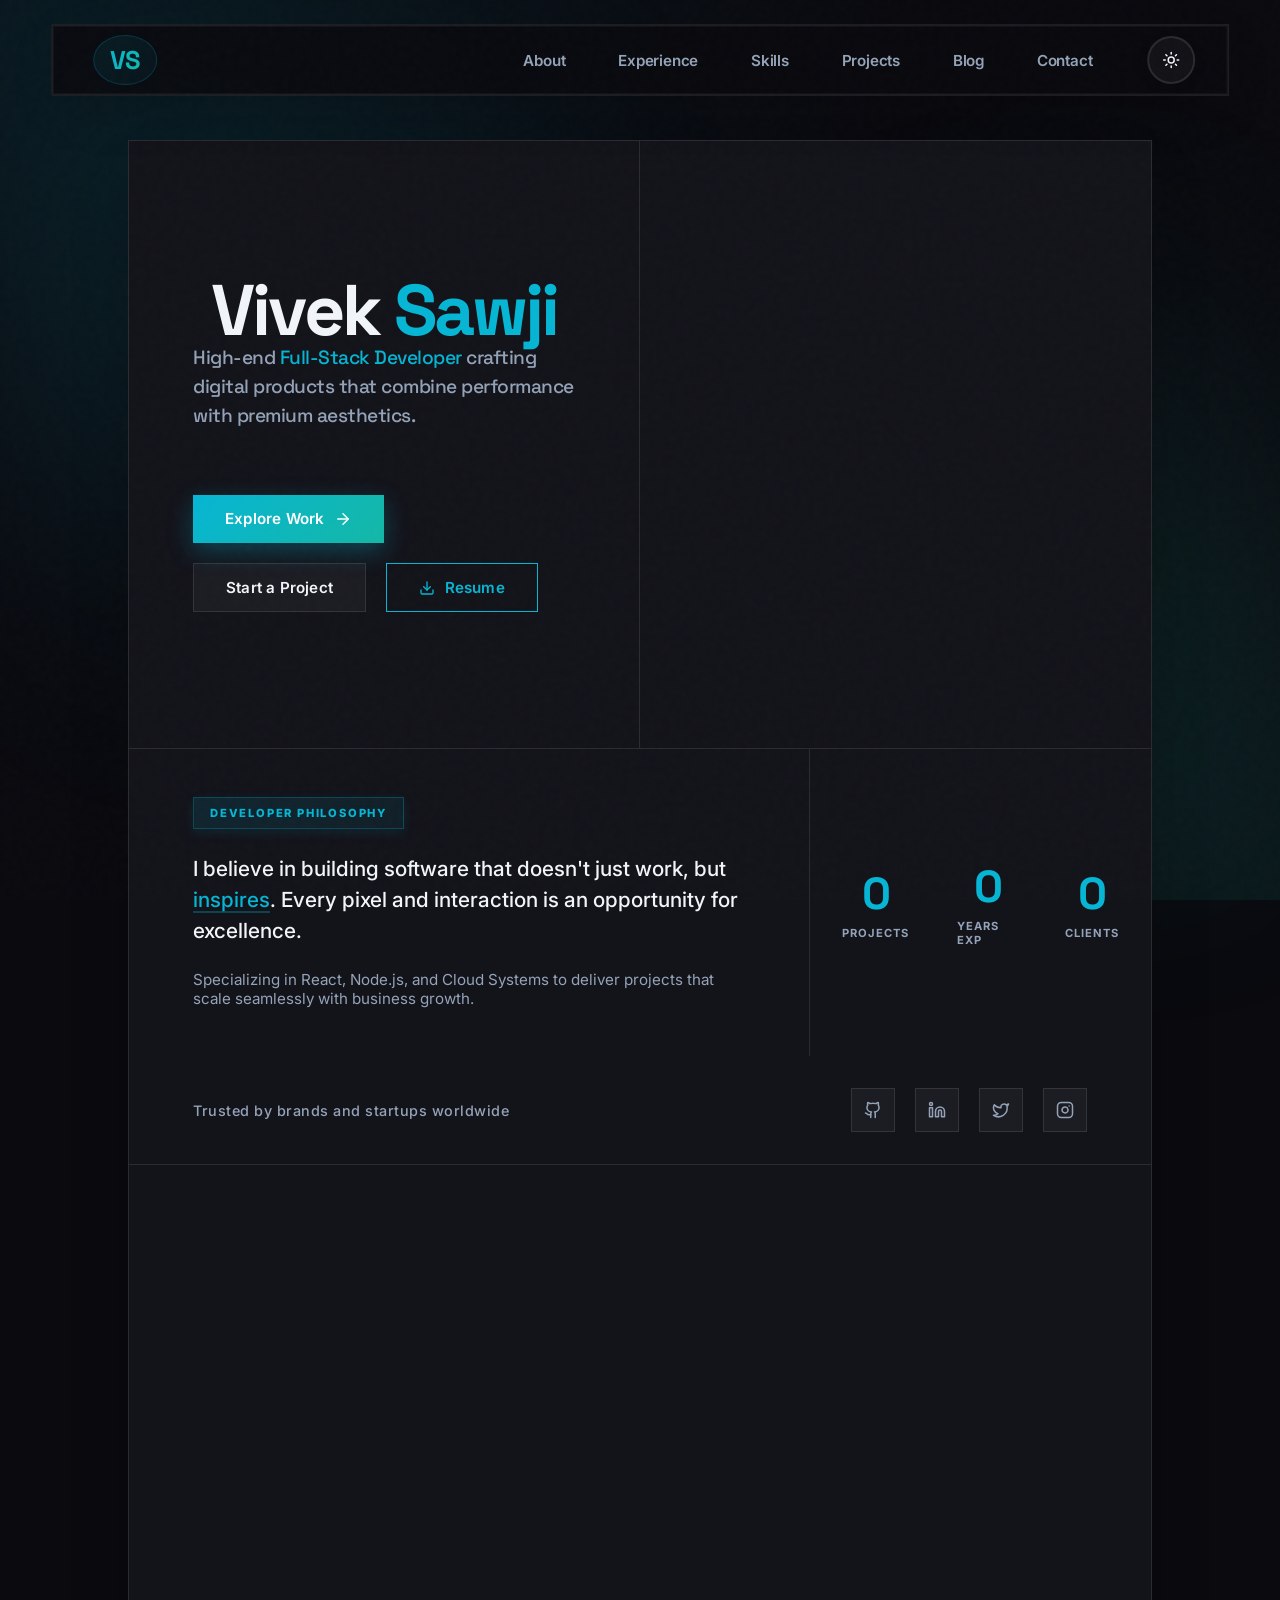
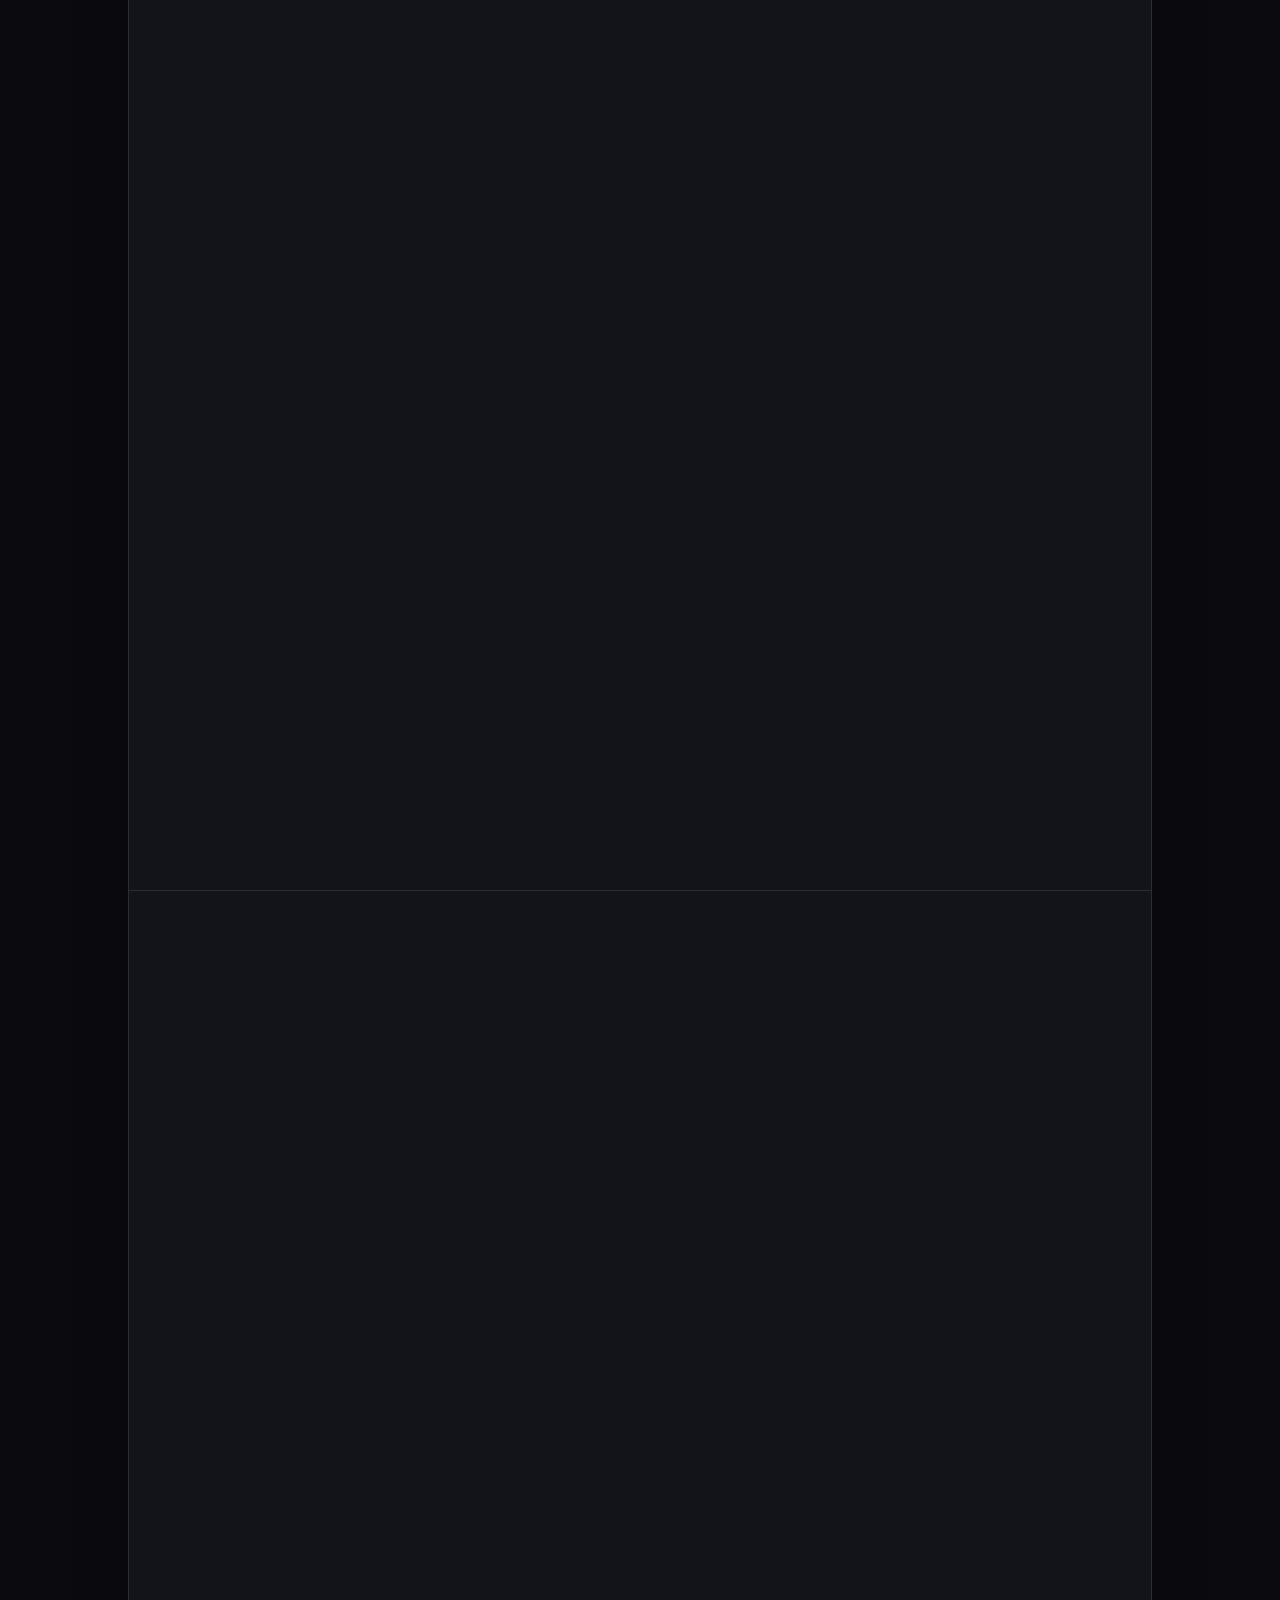
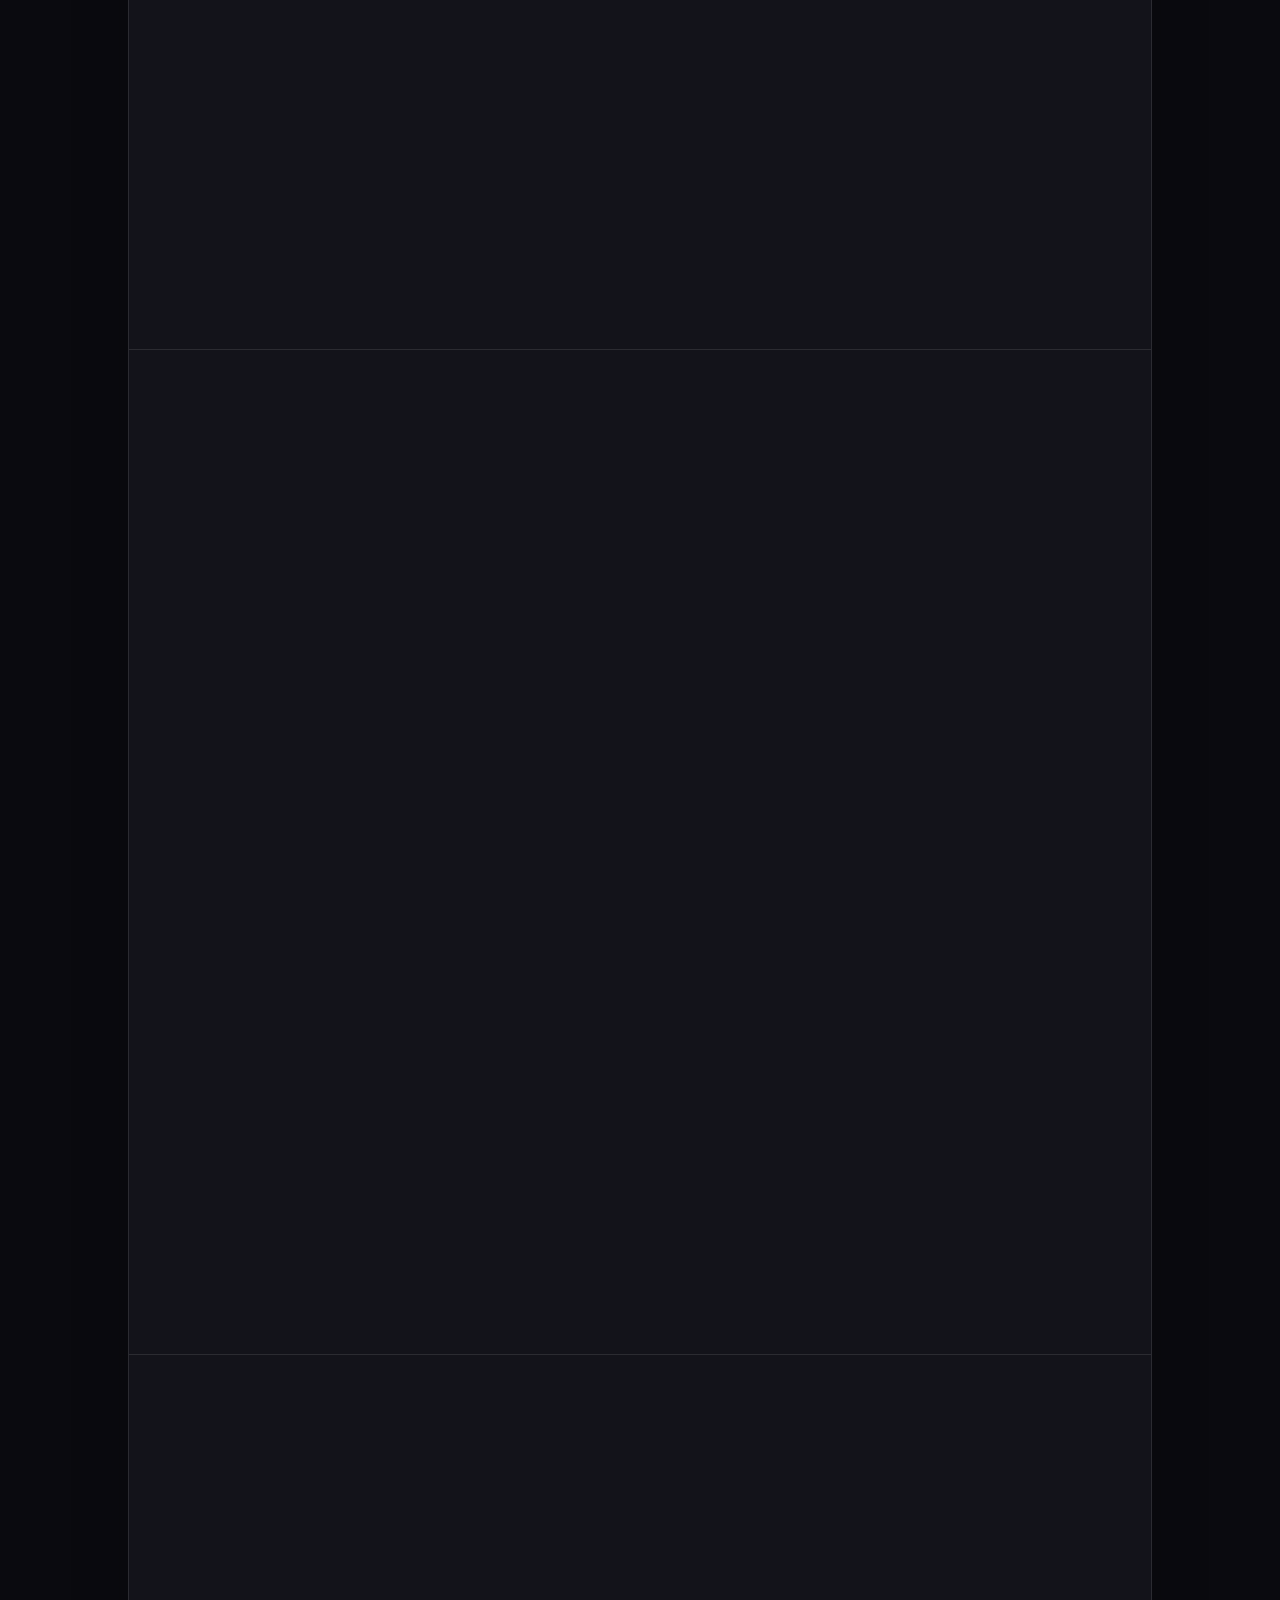
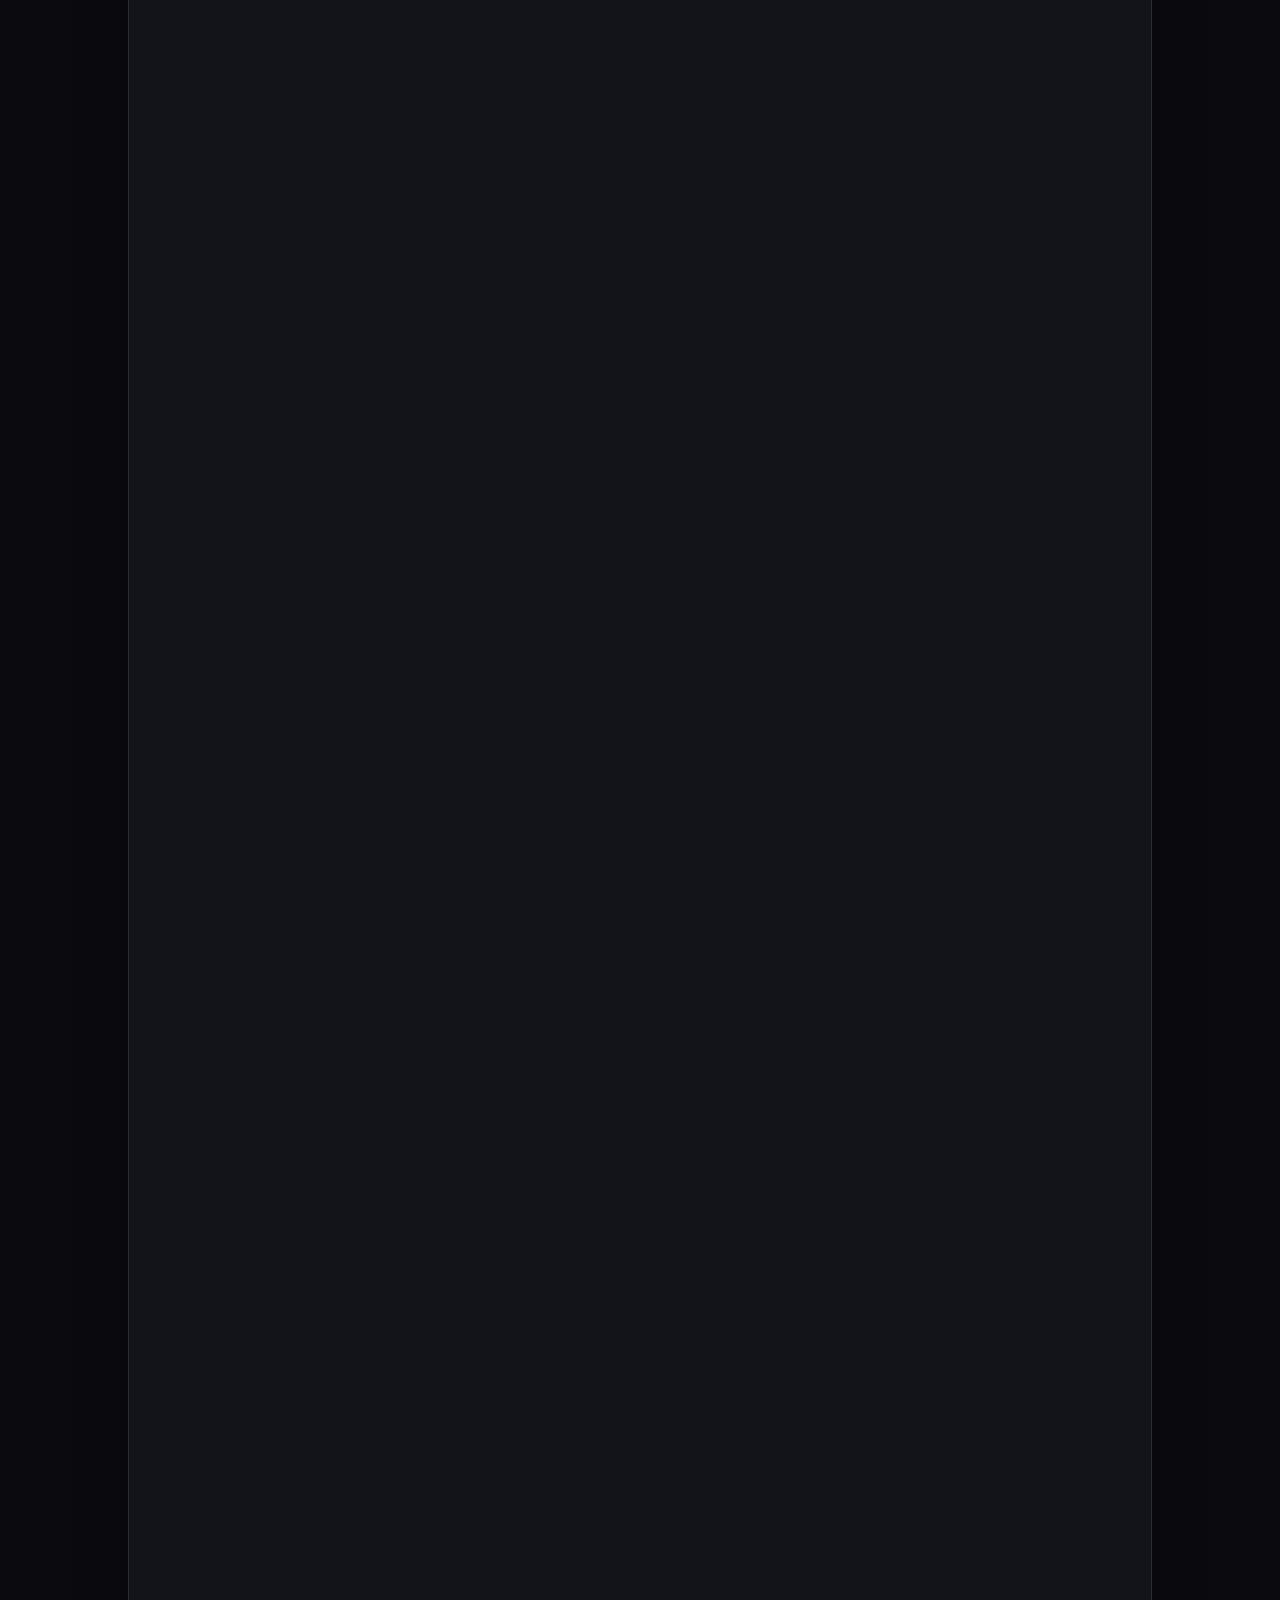
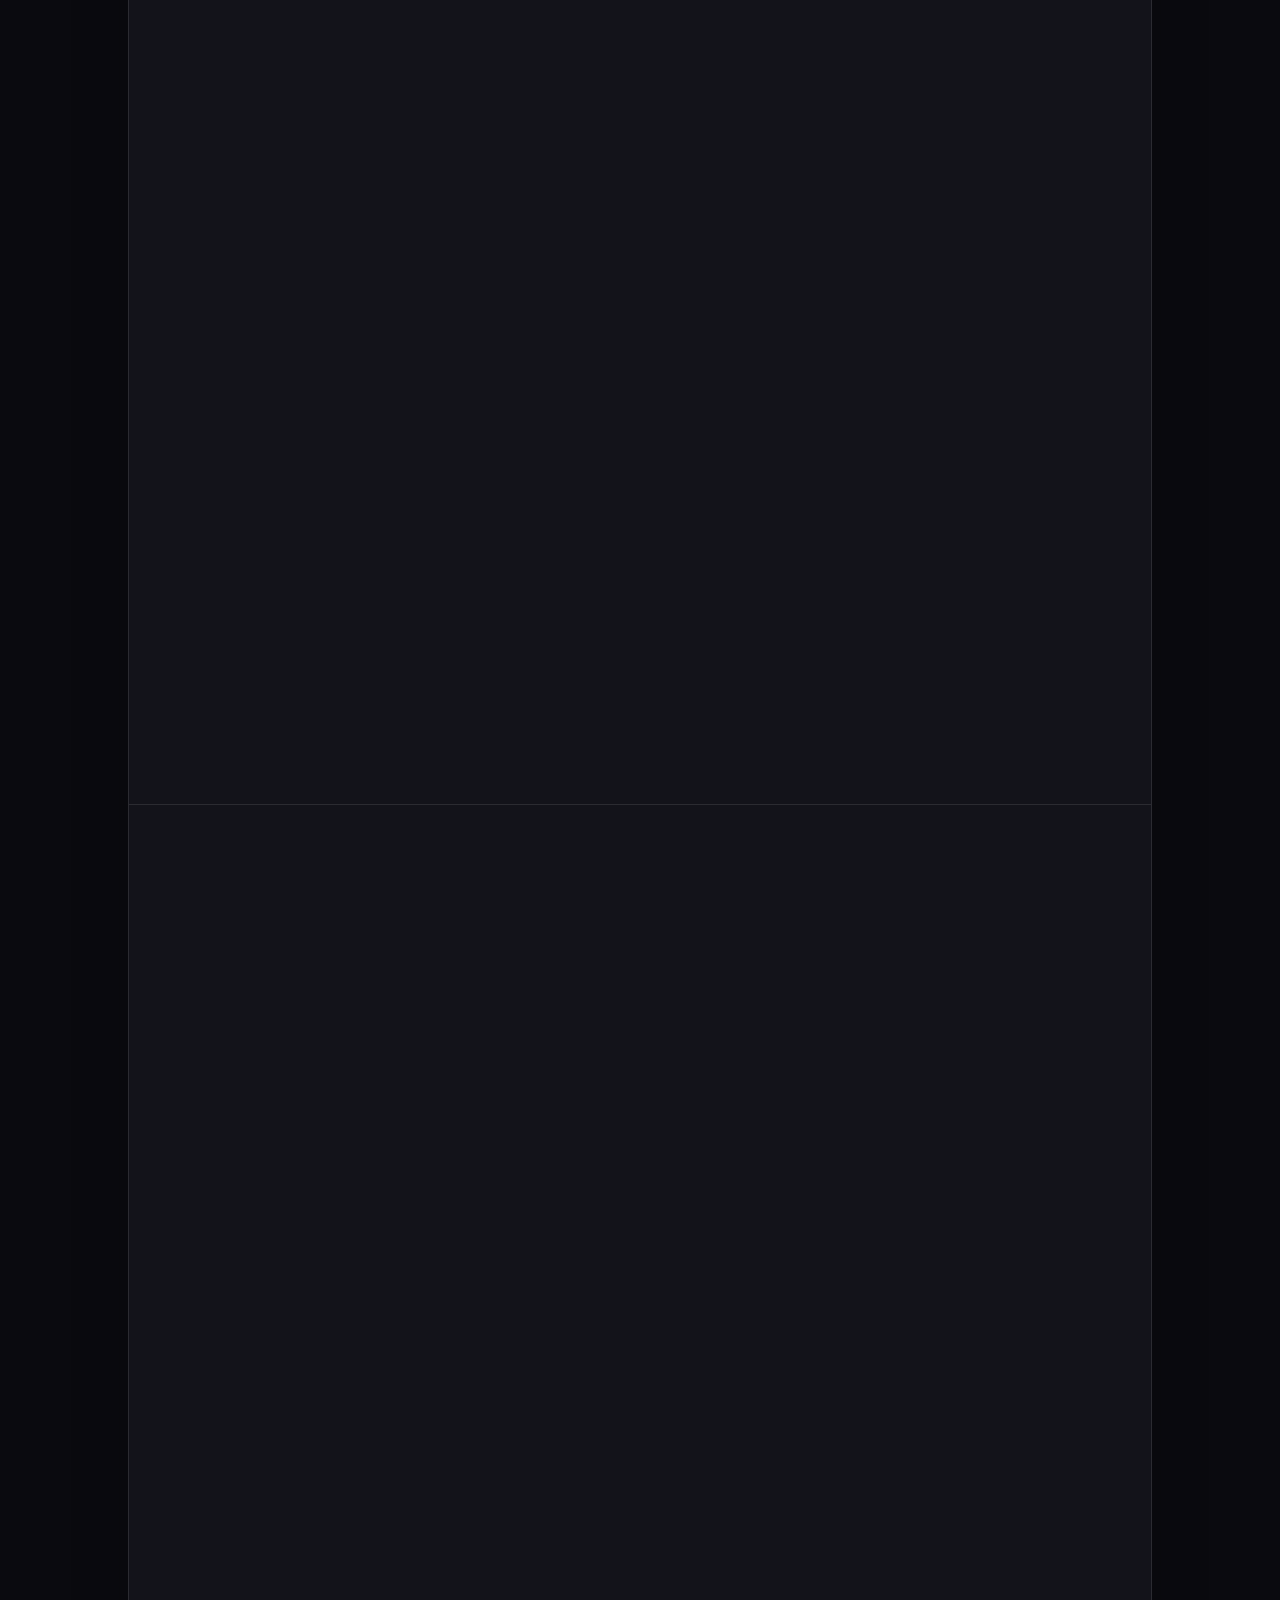
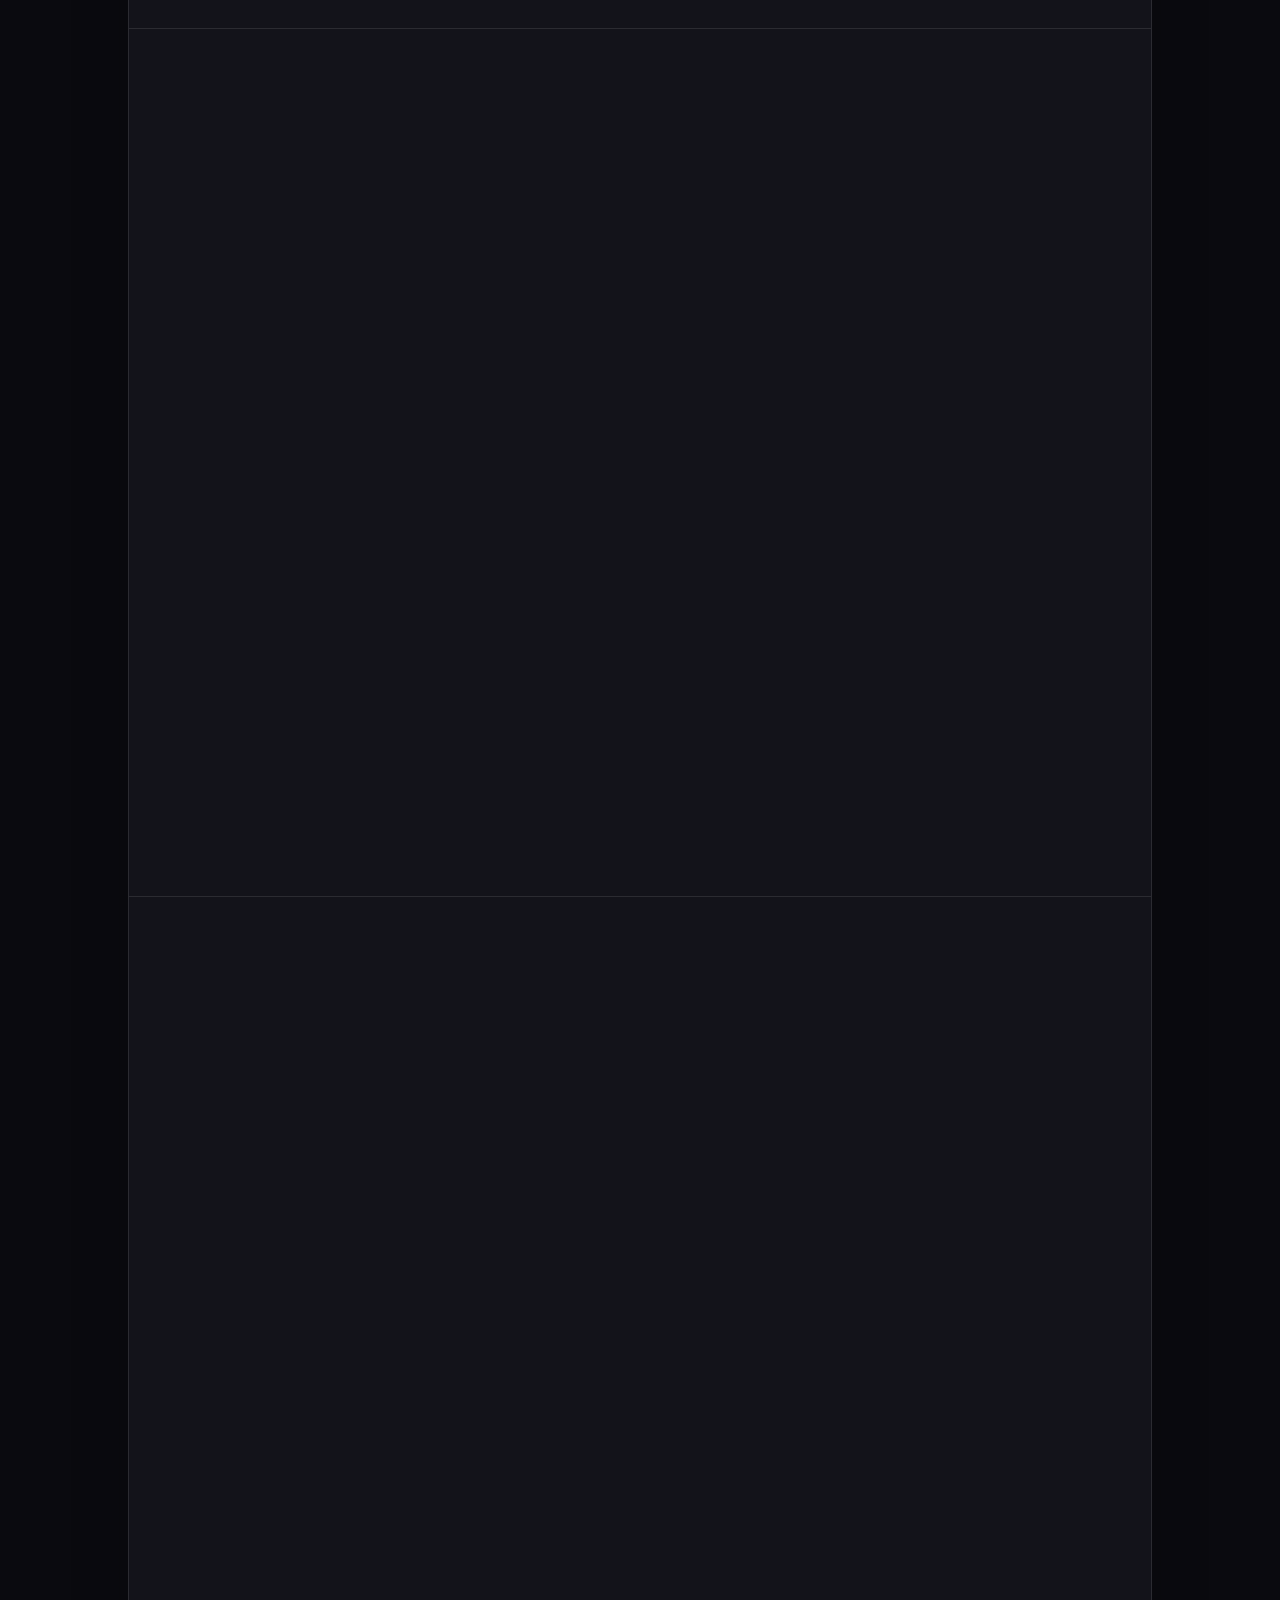
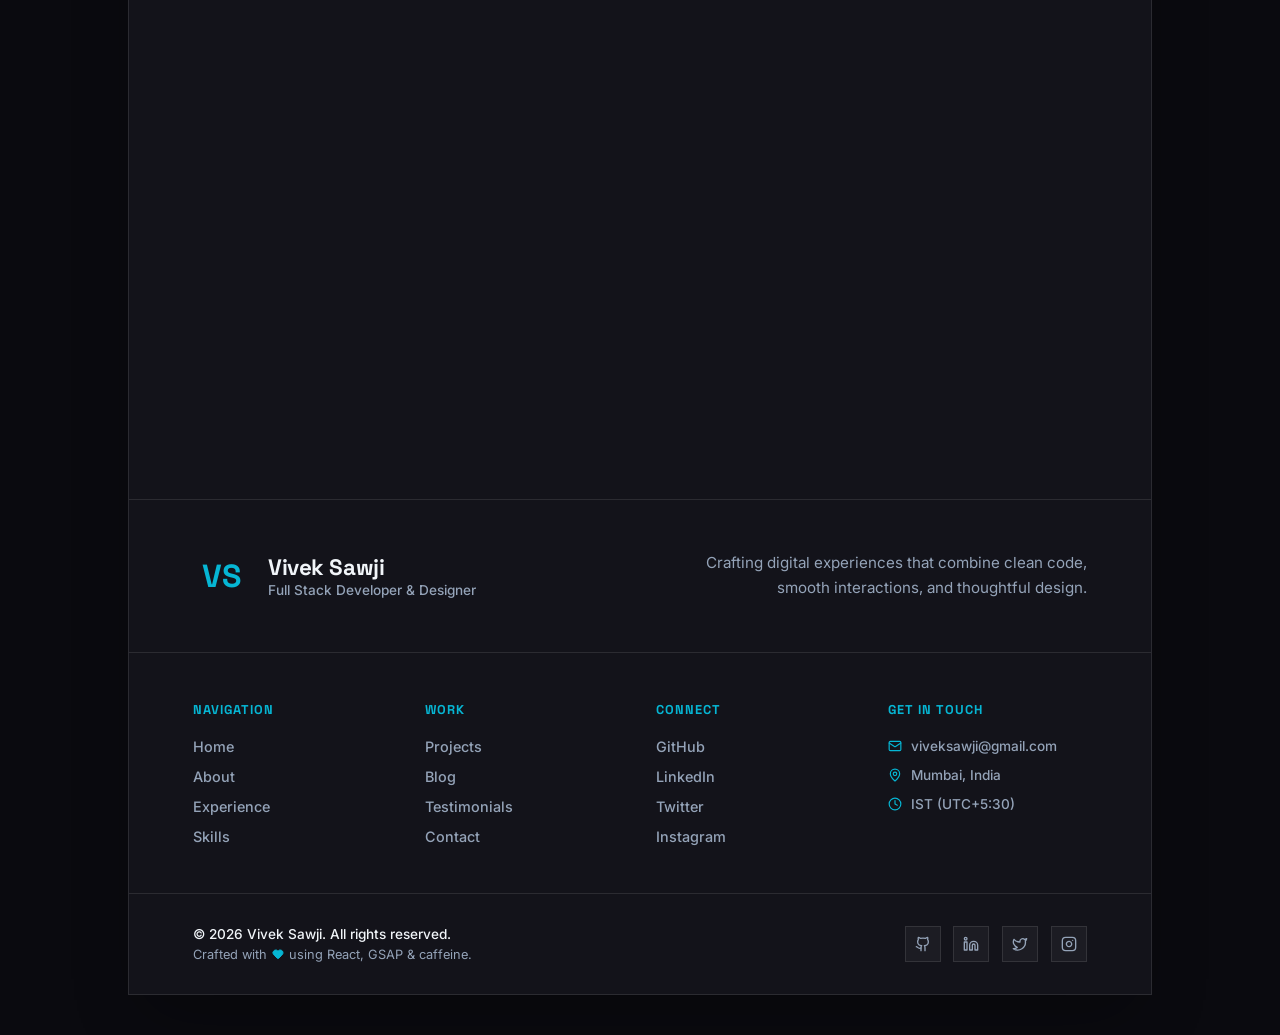
==== commit 72bb7852: "Fix HTML encoding issues in index.html" ====
--- a/index.html
+++ b/index.html
@@ -40,7 +40,7 @@
     <link rel="preconnect" href="https://fonts.gstatic.com" crossorigin />
     <link href="https://fonts.googleapis.com/css2?family=Inter:wght@300;400;500;600;700&family=Space+Grotesk:wght@500;600;700;800&display=swap" rel="stylesheet" />
 
-    <!-- StructuredData (JSON-LD) -->
+    <!--  StructuredData (JSON-LD) -->
     <script type="application/ld+json">
     {
       "@context": "https://schema.org",
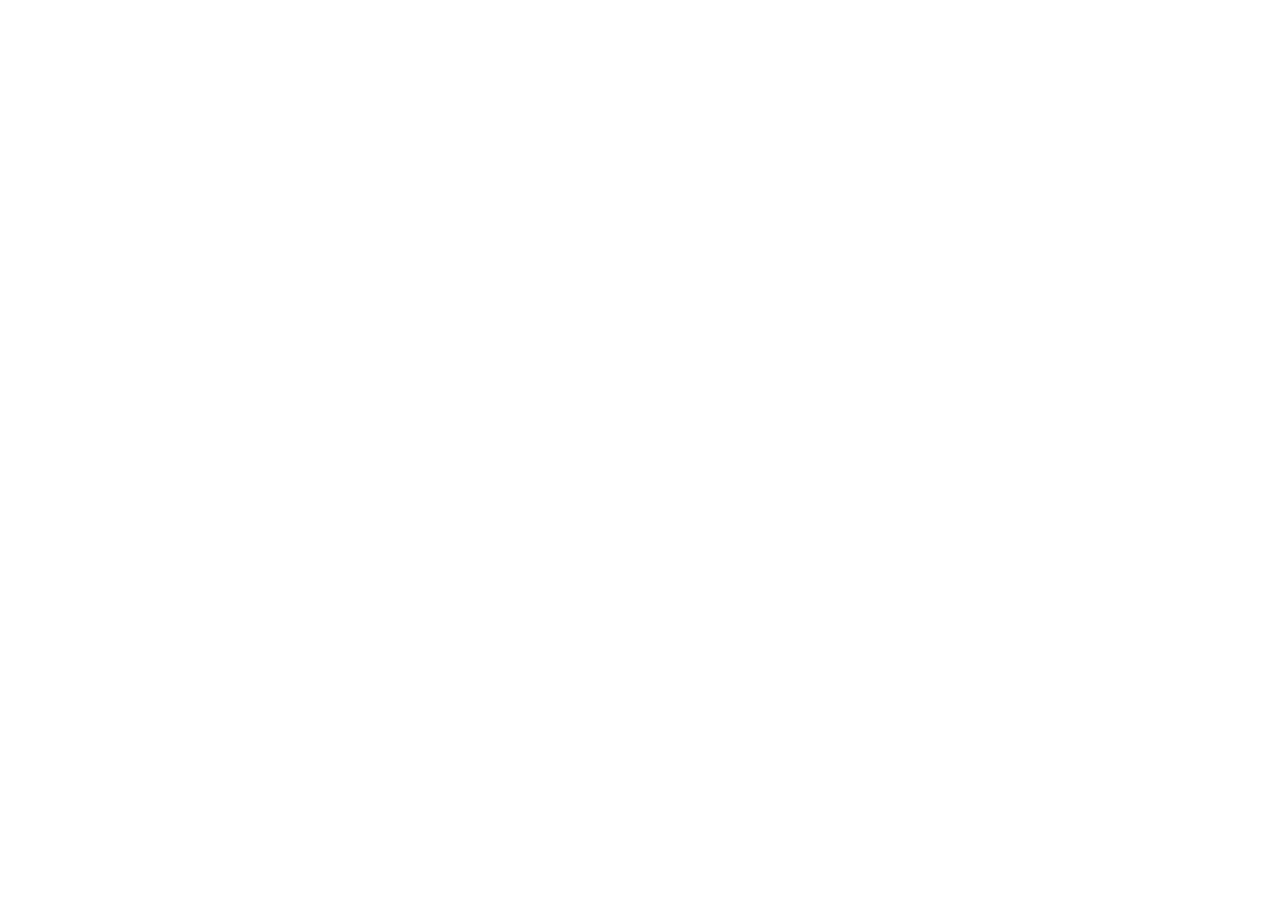
==== commit ffd9df0f: "Update index.html with new SEO and metadata" ====
--- a/index.html
+++ b/index.html
@@ -5,7 +5,7 @@
     <meta name="viewport" content="width=device-width, initial-scale=1.0" />
 
     <!-- Primary SEO -->
-    <title>Vivek Sawji | The Developer </title>
+    <title>Vivek Sawji | Full Stack Developer & Designer</title>
     <meta name="description" content="Vivek Sawji — Full Stack Developer based in Mumbai, India. Specialising in React, Node.js, TypeScript, and modern web applications. Available for freelance & full-time roles." />
     <meta name="keywords" content="Vivek Sawji, Full Stack Developer, React Developer, Node.js, Mumbai, Portfolio, Web Developer, Frontend, Backend, TypeScript" />
     <meta name="author" content="Vivek Sawji" />
@@ -40,7 +40,7 @@
     <link rel="preconnect" href="https://fonts.gstatic.com" crossorigin />
     <link href="https://fonts.googleapis.com/css2?family=Inter:wght@300;400;500;600;700&family=Space+Grotesk:wght@500;600;700;800&display=swap" rel="stylesheet" />
 
-    <!--  StructuredData (JSON-LD) -->
+    <!-- StructuredData (JSON-LD) -->
     <script type="application/ld+json">
     {
       "@context": "https://schema.org",
@@ -65,8 +65,8 @@
       }
     }
     </script>
-    <script type="module" crossorigin src="/assets/index-BiI4sIdO.js"></script>
-    <link rel="stylesheet" crossorigin href="/assets/index-CMqLYzrV.css">
+    <script type="module" crossorigin src="/assets/index-BZG5THvy.js"></script>
+    <link rel="stylesheet" crossorigin href="/assets/index-BQjvaFQZ.css">
   </head>
   <body>
     <div id="root"></div>
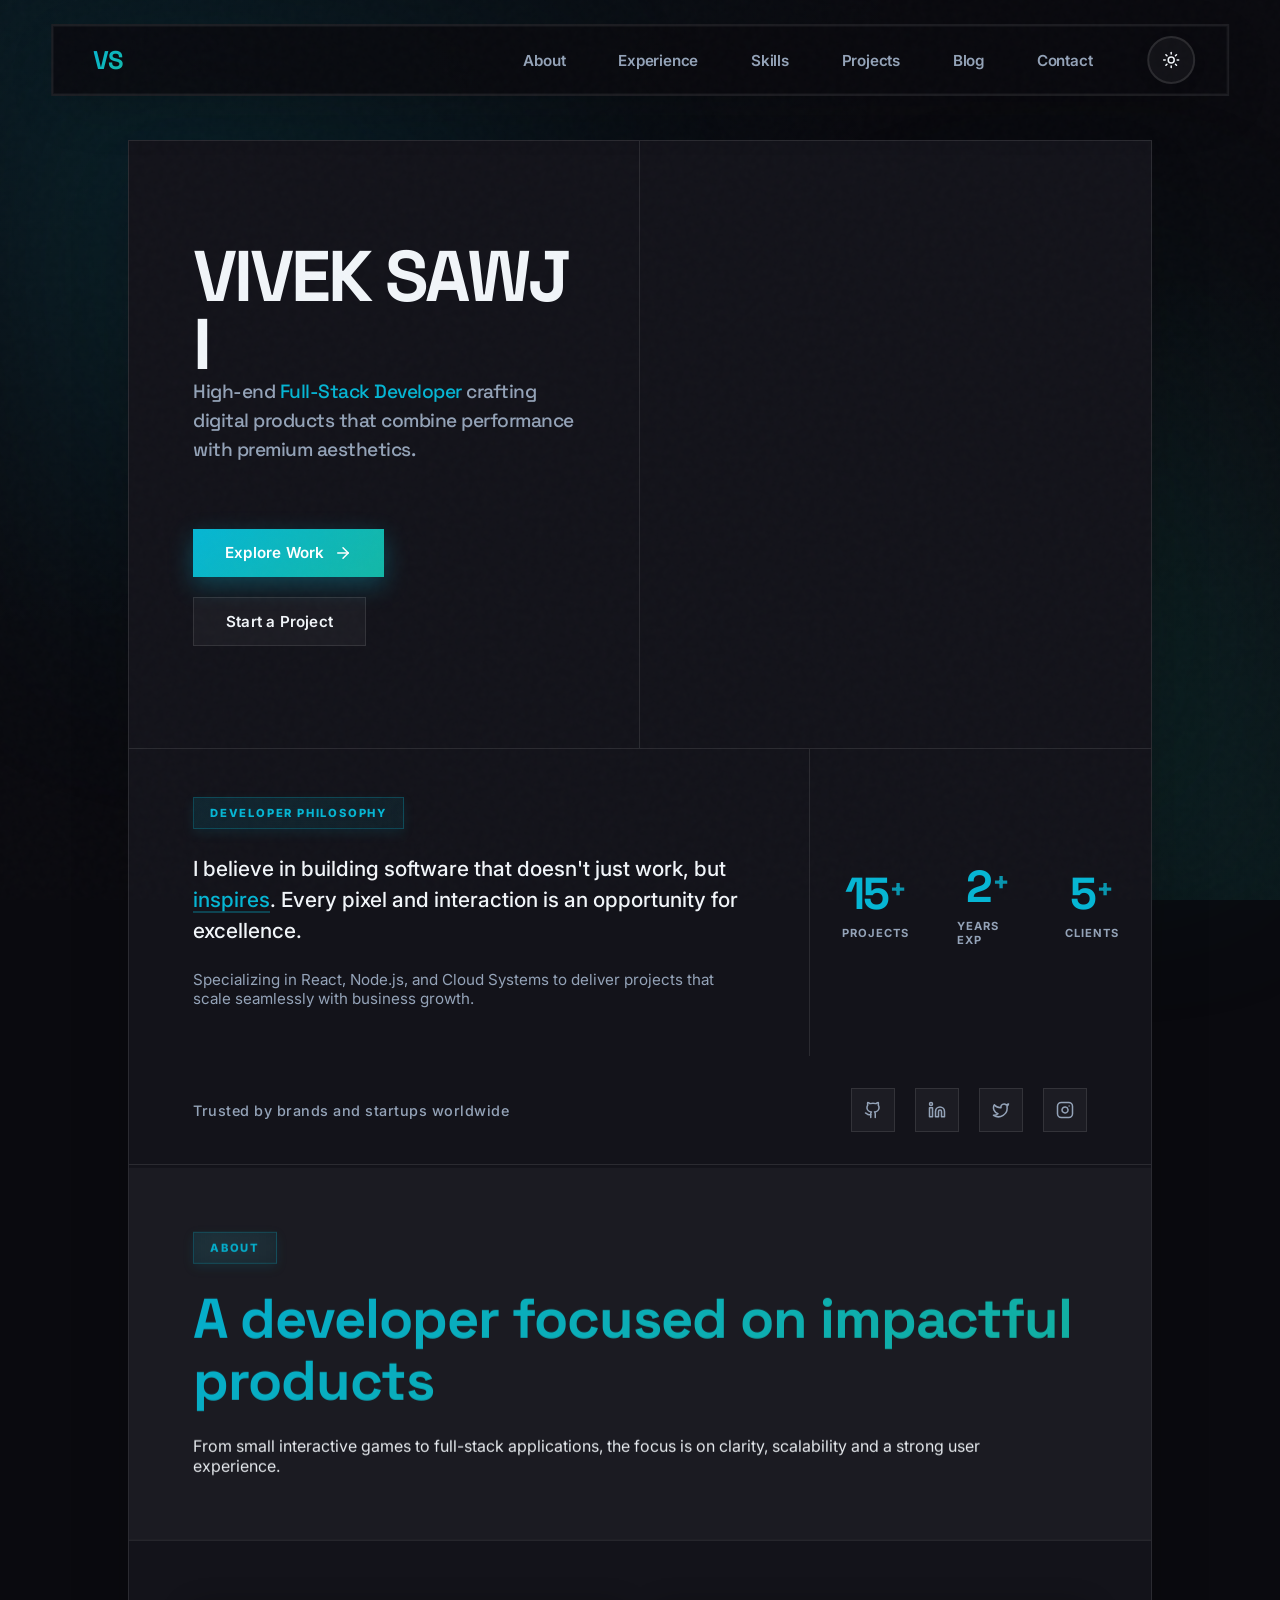
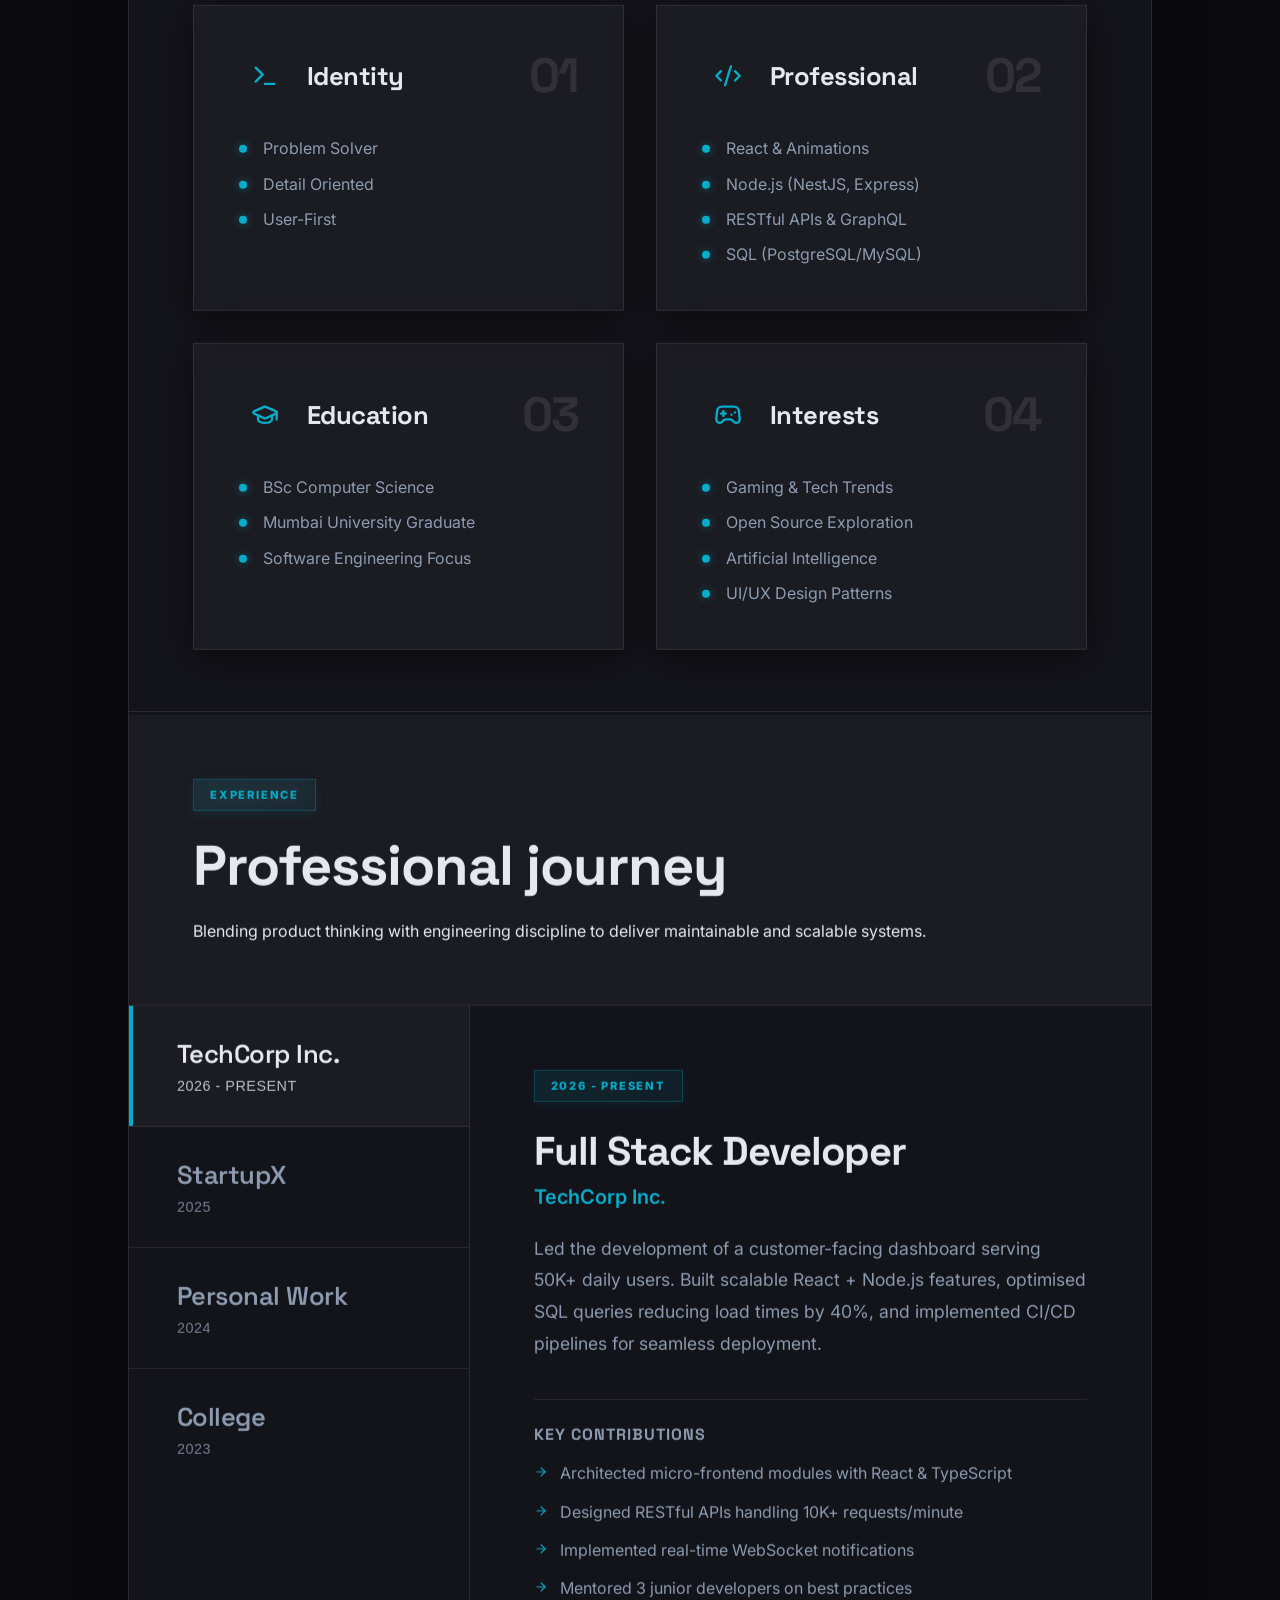
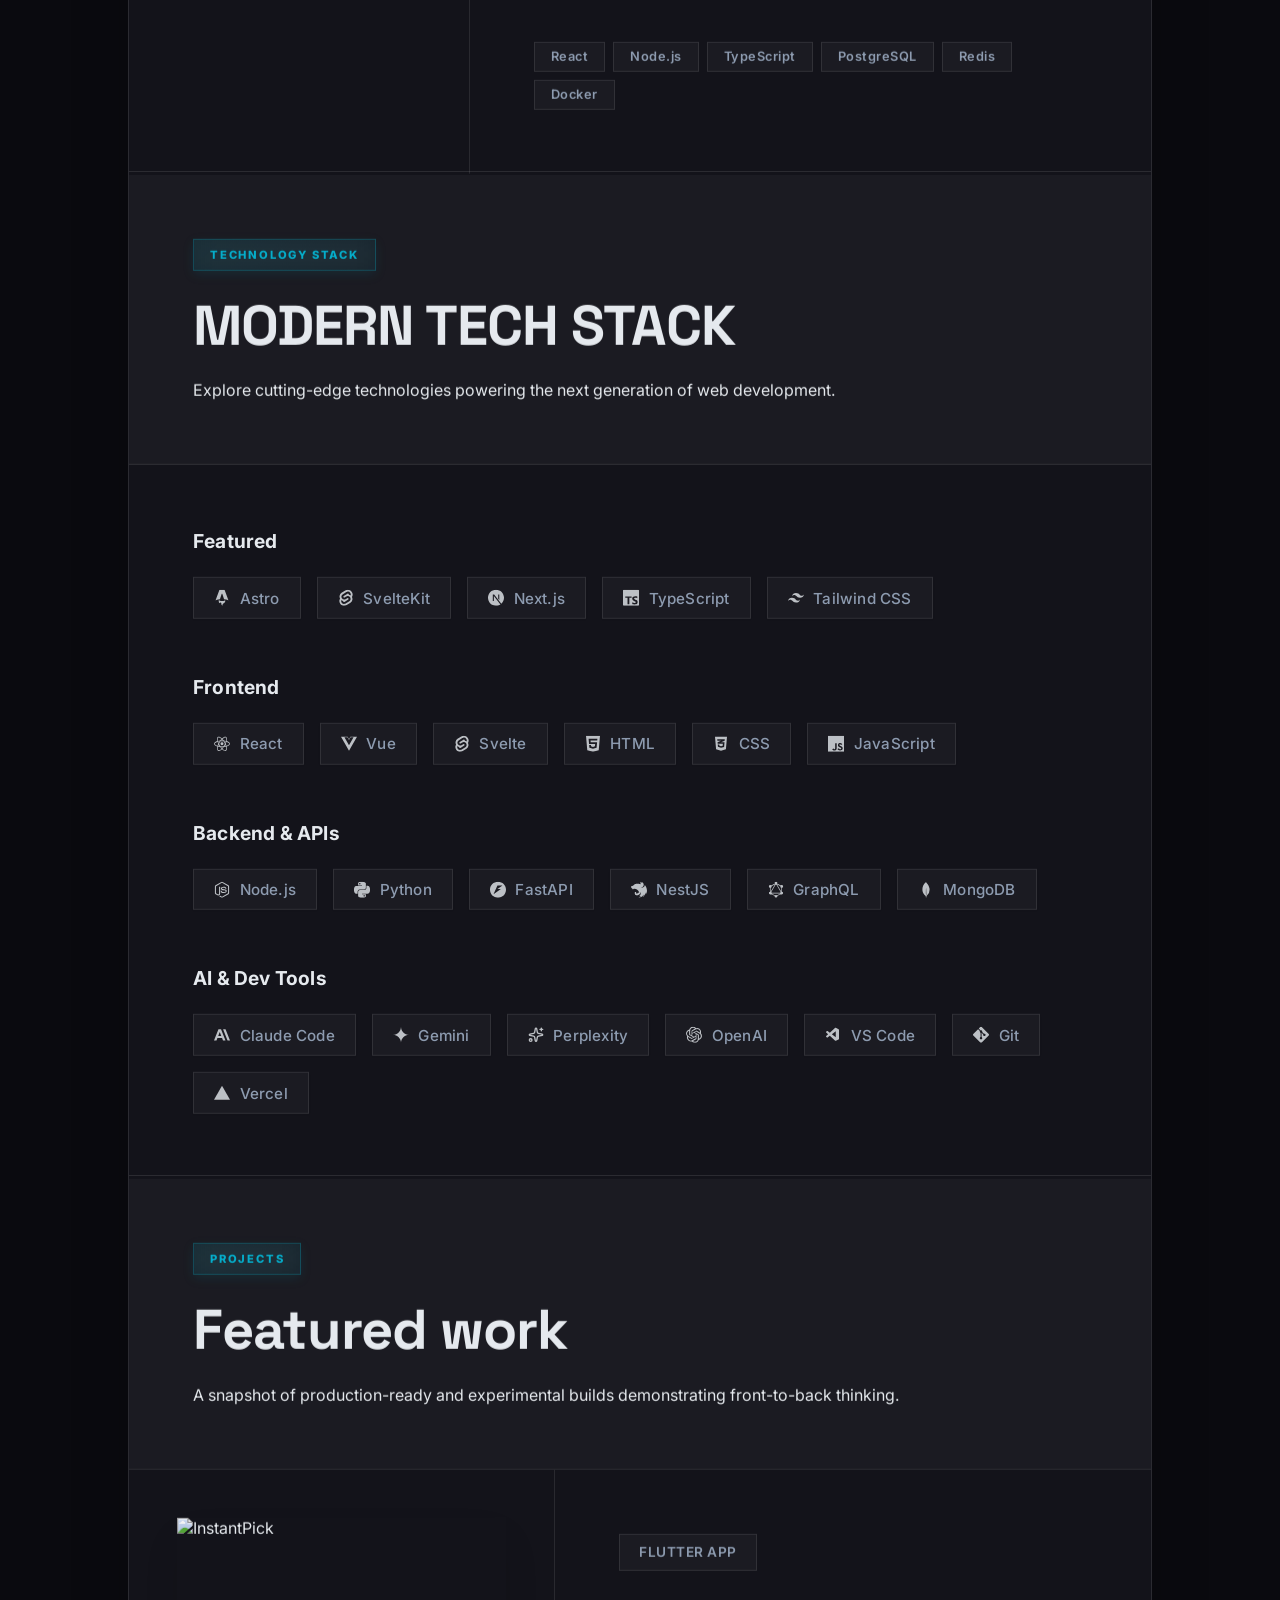
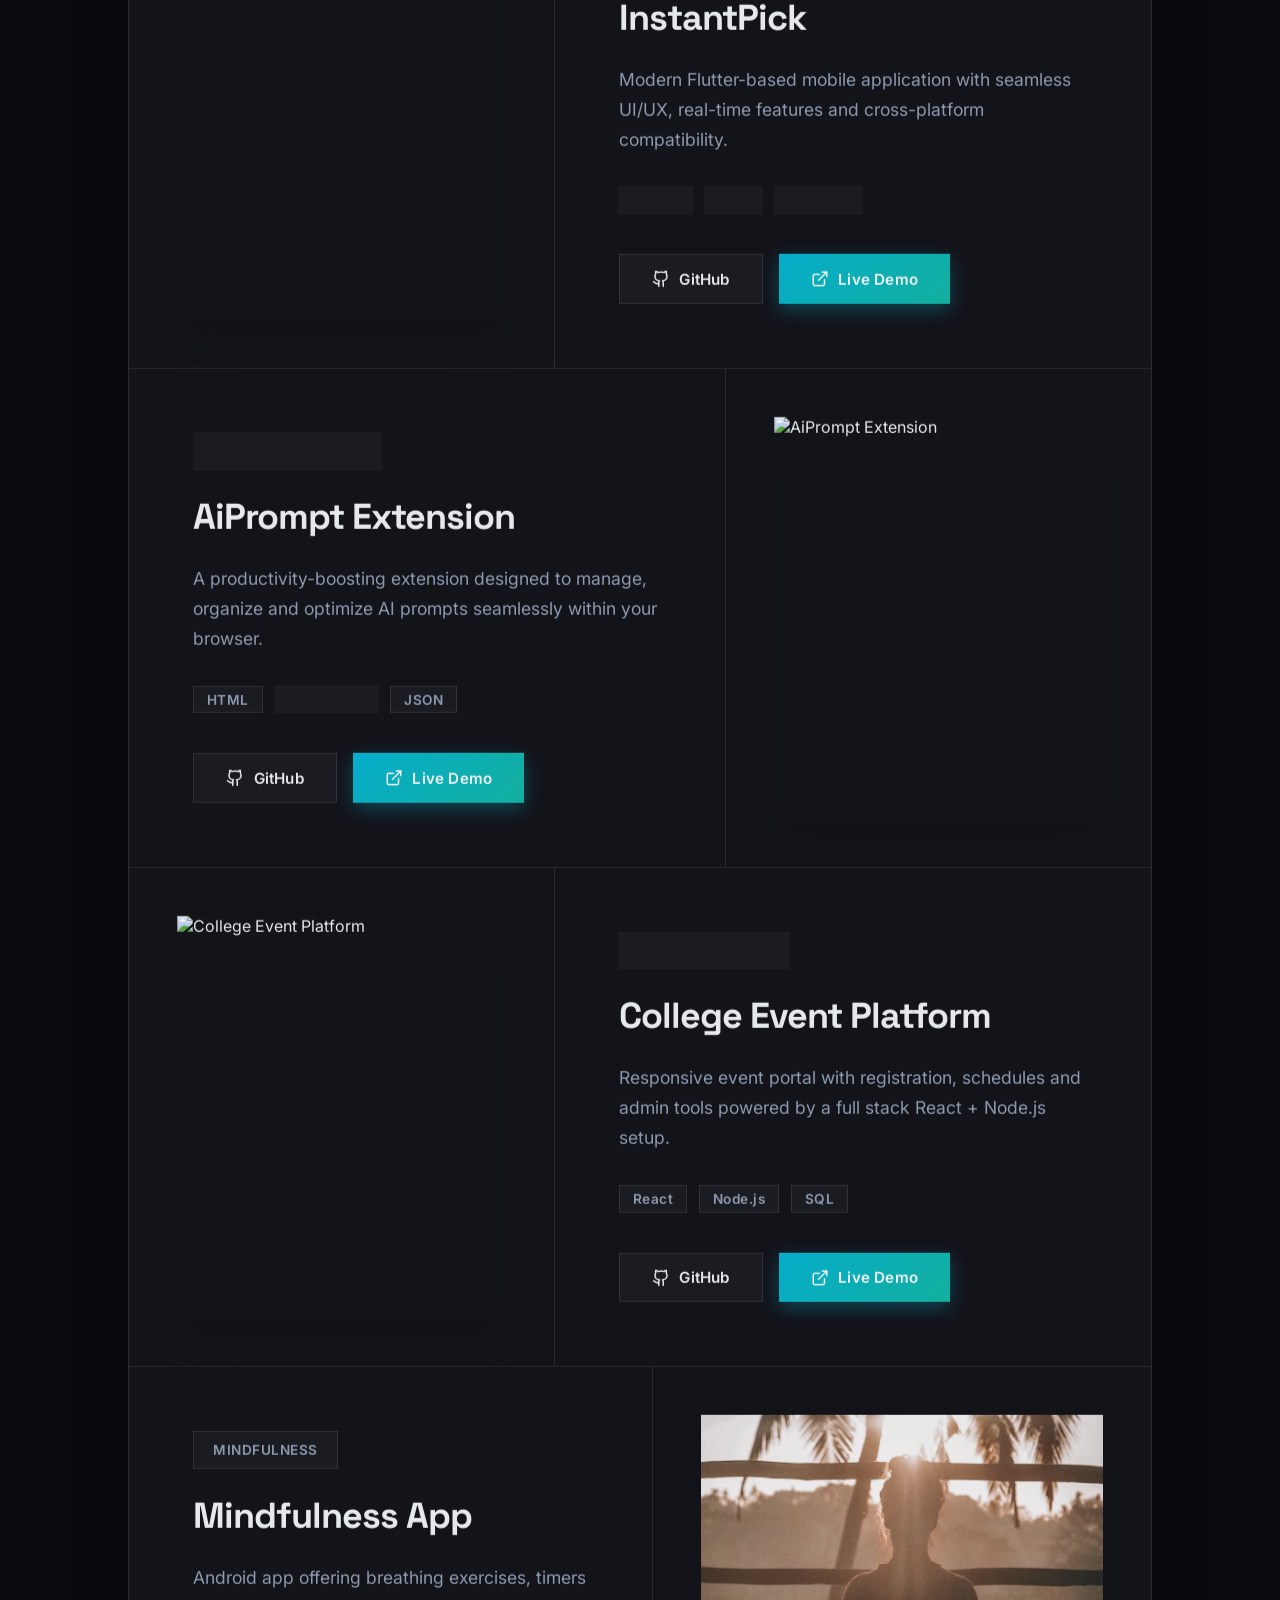
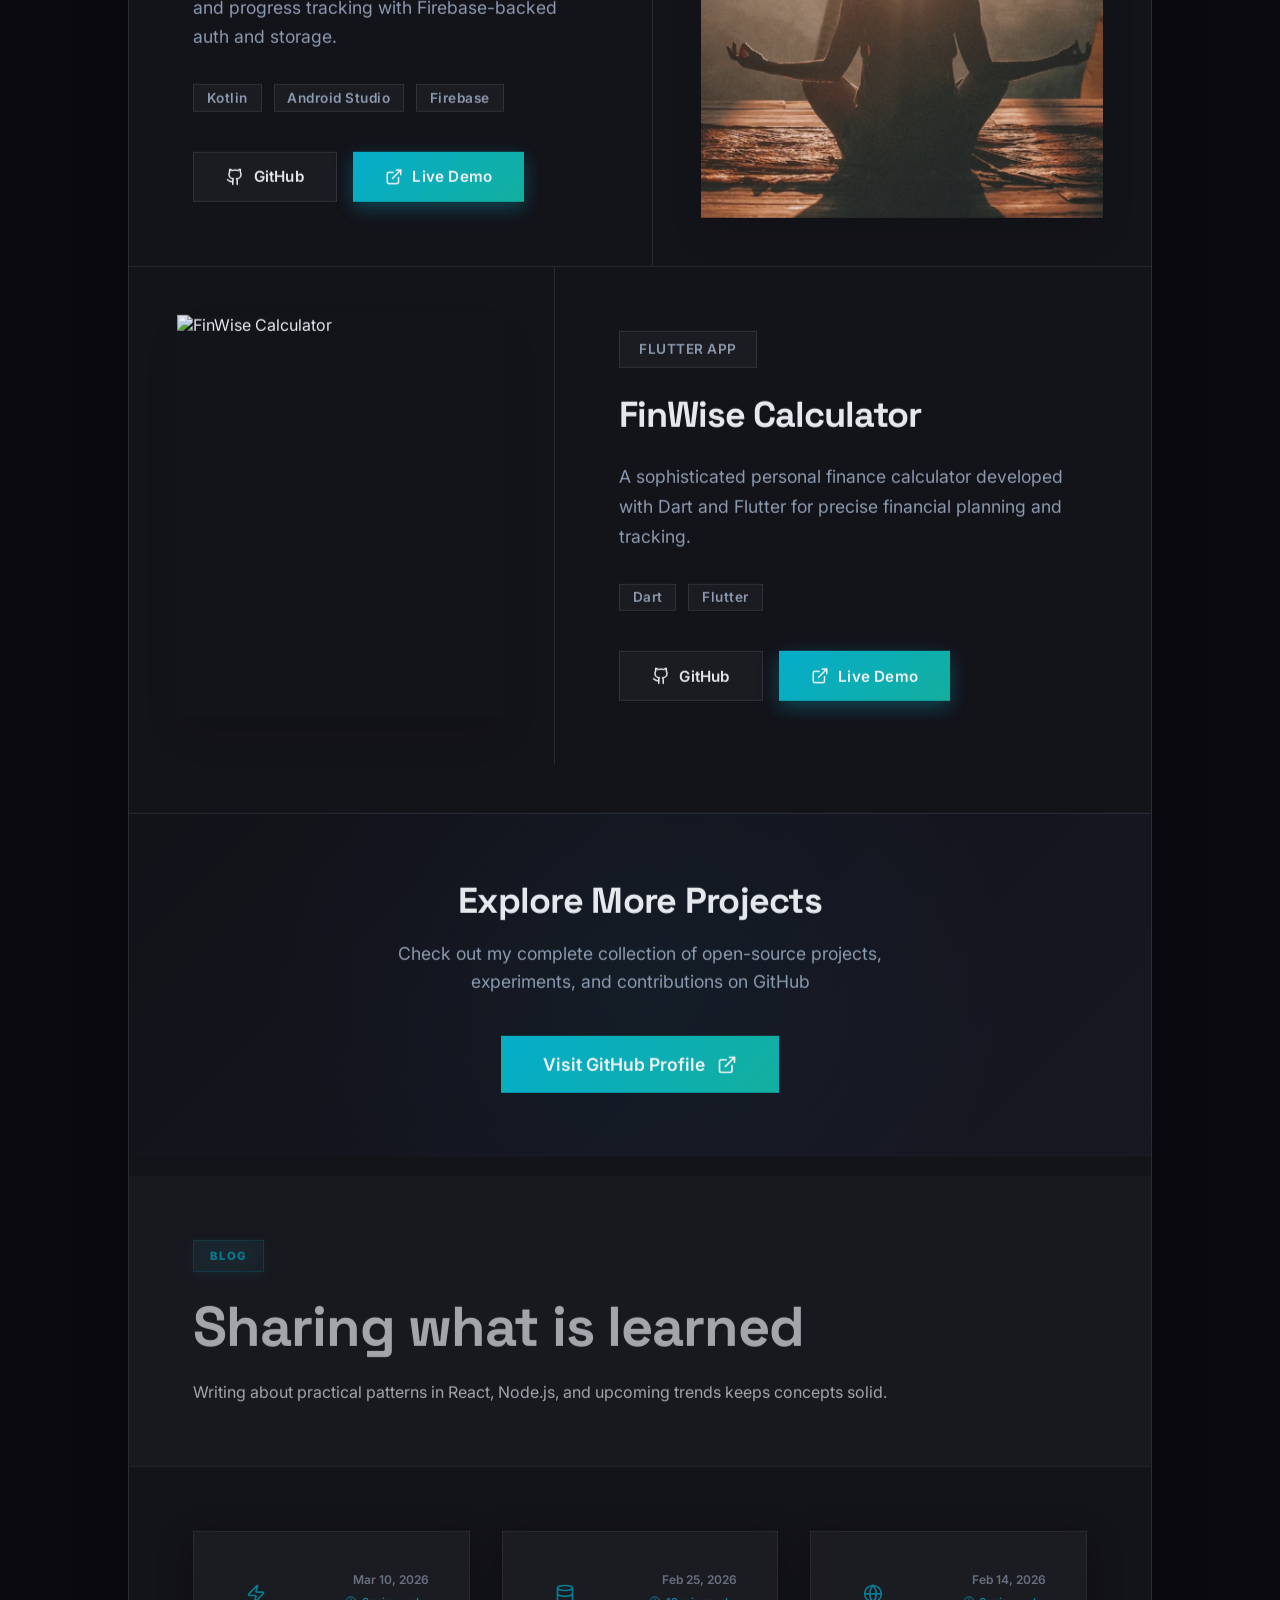
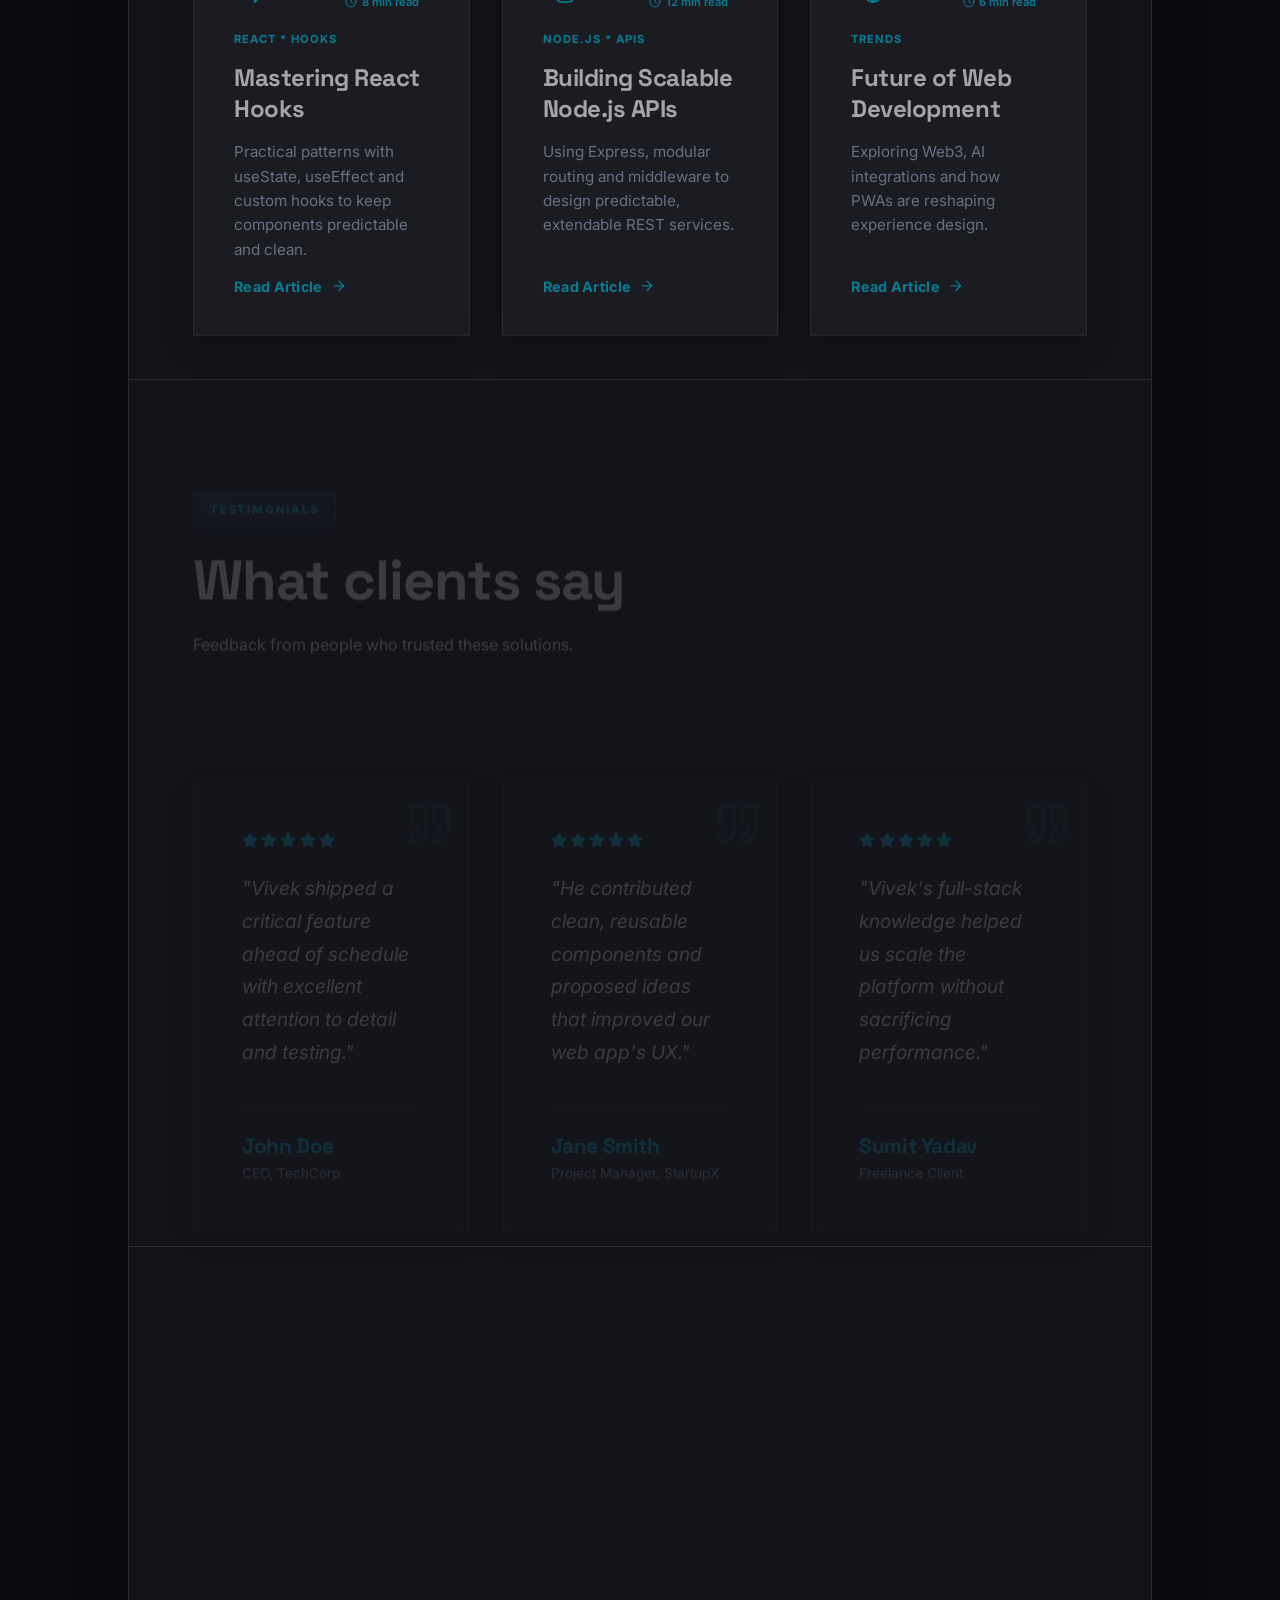
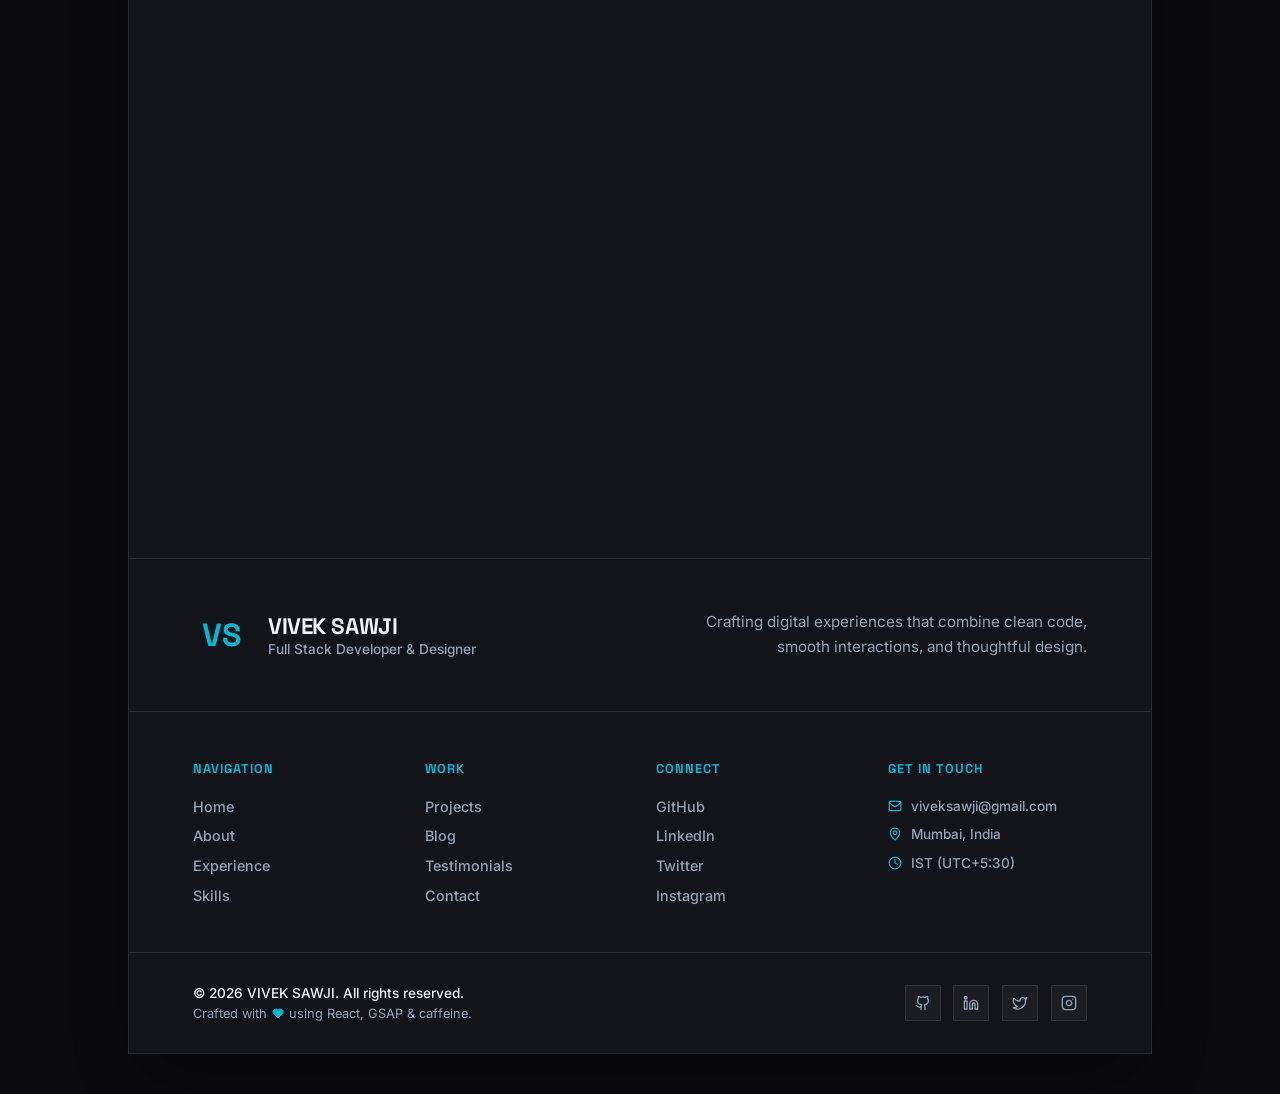
==== commit ac01a1d9: "Update asset references in index.html Updated JavaScript and CSS asset references in the HTML file." ====
--- a/index.html
+++ b/index.html
@@ -65,8 +65,9 @@
       }
     }
     </script>
+    <script type="module" crossorigin src="/assets/index-BiI4sIdO.js"></script>
     <script type="module" crossorigin src="/assets/index-BZG5THvy.js"></script>
-    <link rel="stylesheet" crossorigin href="/assets/index-BQjvaFQZ.css">
+    <link rel="stylesheet" crossorigin href="/assets/index-CMqLYzrV.css">
   </head>
   <body>
     <div id="root"></div>
--- a/assets/index-CMqLYzrV.css
+++ b/assets/index-CMqLYzrV.css
@@ -0,0 +1 @@
+:root{--font-sans:"Inter", sans-serif;--font-display:"Space Grotesk", sans-serif;--accent-primary:#06b6d4;--accent-secondary:#14b8a6;--accent-tertiary:#22d3ee;--accent-primary-rgb:6, 182, 212;--bg-primary:#0a0a0f;--bg-secondary:#13131a;--bg-tertiary:#1a1a24;--card-bg:#ffffff0a;--glass-bg:#13131acc;--glass-panel:#ffffff0f;--border-color:#ffffff1a;--border-glow:#06b6d433;--border-hover:#06b6d466;--text-primary:#f1f5f9;--text-secondary:#94a3b8;--text-tertiary:#64748b;--nav-bg:#0a0a0fd9;--nav-border:#ffffff14;--btn-hover-bg:#f8fafc;--btn-hover-text:#0a0a0f;--noise-opacity:.02;--image-overlay:#000000b3;--bottom-section-bg:#13131a99;--success:#10b981;--warning:#f59e0b;--error:#ef4444;--glow-1:#06b6d414;--glow-2:#14b8a614;--panel-shadow:0 8px 32px #00000080}[data-theme=light]{--accent-primary:#4f46e5;--accent-secondary:#7c3aed;--accent-tertiary:#db2777;--accent-primary-rgb:79, 70, 229;--bg-primary:#f8fafc;--bg-secondary:#f1f5f9;--bg-tertiary:#e2e8f0;--card-bg:#ffffffe6;--glass-bg:#f8fafcf2;--glass-panel:#fffffff2;--border-color:#0f172a1a;--border-glow:#4f46e526;--border-hover:#4f46e54d;--text-primary:#0f172a;--text-secondary:#475569;--text-tertiary:#64748b;--nav-bg:#f8fafcd9;--nav-border:#0f172a14;--btn-hover-bg:#0f172a;--btn-hover-text:#fff;--noise-opacity:.008;--image-overlay:#ffffff80;--bottom-section-bg:#e2e8f0;--success:#059669;--warning:#d97706;--error:#dc2626;--glow-1:#4f46e50f;--glow-2:#7c3aed0f;--panel-shadow:0 10px 40px -10px #00000014, 0 4px 6px -4px #0000000a}*{box-sizing:border-box;margin:0;padding:0}html.lenis,html.lenis body{height:auto}.lenis.lenis-smooth{scroll-behavior:auto!important}.lenis.lenis-smooth [data-lenis-prevent]{overscroll-behavior:contain}.lenis.lenis-stopped{overflow:hidden}.lenis.lenis-smooth iframe{pointer-events:none}body{font-family:var(--font-sans);background-color:var(--bg-primary);color:var(--text-primary);-webkit-font-smoothing:antialiased;-moz-osx-font-smoothing:grayscale;background-image:radial-gradient(at 0% 0%, var(--glow-1) 0px, transparent 50%), radial-gradient(at 100% 100%, var(--glow-2) 0px, transparent 50%);background-attachment:fixed;min-height:100vh;transition:background-color .4s,color .4s;overflow-x:hidden}h1,h2,h3,h4,h5,h6{font-family:var(--font-display);letter-spacing:-.02em}a{color:inherit;text-decoration:none}::-webkit-scrollbar{width:8px}::-webkit-scrollbar-track{background:var(--bg-primary)}::-webkit-scrollbar-thumb{background:var(--border-color);border-radius:10px}::-webkit-scrollbar-thumb:hover{background:var(--text-secondary)}.custom-cursor{border:1px solid var(--accent-primary);pointer-events:none;z-index:9999;border-radius:0;width:36px;height:36px;transition:width .3s,height .3s,background-color .3s,border-color .3s;display:none;position:fixed;top:0;left:0;transform:translate(-50%,-50%)}.custom-cursor.hovering{background-color:var(--border-glow);width:50px;height:50px}.custom-cursor-dot{background:var(--accent-primary);pointer-events:none;z-index:10000;border-radius:0;width:8px;height:8px;transition:transform .2s,background .3s;display:none;position:fixed;top:0;left:0;transform:translate(-50%,-50%)}.custom-cursor-dot.hovering{transform:translate(-50%,-50%)scale(0)}.noise-overlay{pointer-events:none;z-index:9998;width:100vw;height:100vh;opacity:var(--noise-opacity);background-image:url("data:image/svg+xml,%3Csvg viewBox='0 0 200 200' xmlns='http://www.w3.org/2000/svg'%3E%3Cfilter id='noiseFilter'%3E%3CfeTurbulence type='fractalNoise' baseFrequency='0.65' numOctaves='3' stitchTiles='stitch'/%3E%3C/filter%3E%3Crect width='100%25' height='100%25' filter='url(%23noiseFilter)'/%3E%3C/svg%3E");transition:opacity .4s;position:fixed;top:0;left:0}.glow-bg{z-index:-1;background:radial-gradient(circle at 15% 30%, var(--glow-1), transparent 40%), radial-gradient(circle at 85% 70%, var(--glow-2), transparent 40%);filter:blur(80px);width:100vw;height:100vh;position:fixed;top:0;left:0}.text-gradient{background:linear-gradient(135deg, var(--accent-primary) 0%, var(--accent-secondary) 100%);-webkit-text-fill-color:transparent;-webkit-background-clip:text;background-clip:text}.glass-panel{background:var(--glass-panel);-webkit-backdrop-filter:blur(32px)saturate(180%);border:1.5px solid var(--border-color);box-shadow:var(--panel-shadow);border-radius:0;transition:all .5s cubic-bezier(.16,1,.3,1)}.hover-glow:hover{box-shadow:0 0 48px var(--border-glow);border-color:var(--border-hover);transform:translateY(-6px)scale(1.01)}.btn-shine{position:relative;overflow:hidden}.btn-shine:after{content:"";pointer-events:none;opacity:0;background:linear-gradient(45deg,#0000 0%,#ffffff1a 45%,#ffffff4d 50%,#ffffff1a 55%,#0000 100%);width:200%;height:200%;transition:all .6s;position:absolute;top:-50%;left:-50%;transform:rotate(45deg)}.btn-shine:hover:after{opacity:1;top:-20%;left:-20%}.app{width:100%}.text-accent{color:var(--accent-primary)}.text-secondary{color:var(--text-secondary);transition:color .4s}.text-primary{color:var(--text-primary);transition:color .4s}.mb-2{margin-bottom:.5rem}.mb-3{margin-bottom:1rem}.mb-4{margin-bottom:1.5rem}.mb-6{margin-bottom:2.5rem}.mt-2{margin-top:.5rem}.mt-4{margin-top:1.5rem}.mt-6{margin-top:2.5rem}.navbar{background:var(--nav-bg);-webkit-backdrop-filter:blur(40px)saturate(180%);border:2px solid var(--nav-border);z-index:100;border-radius:0;width:92%;max-width:1200px;height:72px;transition:all .4s cubic-bezier(.16,1,.3,1);position:fixed;top:24px;left:50%;transform:translate(-50%);box-shadow:0 16px 56px -16px #0000004d,inset 0 0 0 1px #ffffff08}[data-theme=light] .navbar{background:#ffffffd9;border-color:#4f46e51f;box-shadow:0 16px 56px -16px #4f46e526,inset 0 0 0 1px #4f46e50d}.navbar:hover{border-color:var(--border-glow);box-shadow:0 20px 64px -16px rgba(var(--accent-primary-rgb), .2), 0 0 0 1px rgba(var(--accent-primary-rgb), .1) inset}.navbar-container{justify-content:space-between;align-items:center;width:100%;height:100%;padding:0 2rem 0 2.5rem;display:flex}.logo{color:var(--text-primary);font-size:1.6rem;font-weight:900;font-family:var(--font-display);letter-spacing:-1px;background:0 0;border:none;align-items:center;gap:.75rem;padding:0;transition:all .3s;display:flex;position:relative;overflow:hidden}.logo:hover{transform:scale(1.05)}.logo-text{background:linear-gradient(135deg, var(--accent-primary), var(--accent-secondary));-webkit-text-fill-color:transparent;-webkit-background-clip:text;background-clip:text}.nav-right{align-items:center;gap:2rem;display:flex}.nav-links{gap:.5rem;list-style:none;display:flex}.nav-links a{color:var(--text-secondary);z-index:1;letter-spacing:-.2px;border-radius:0;padding:.75rem 1.4rem;font-size:.95rem;font-weight:600;transition:all .3s cubic-bezier(.16,1,.3,1);position:relative;overflow:hidden}.nav-links a:before{content:"";background:linear-gradient(135deg, var(--accent-primary), var(--accent-secondary));opacity:0;z-index:-1;border-radius:0;transition:opacity .3s;position:absolute;inset:0}.nav-links a:after{content:"";background:var(--accent-primary);width:0;height:2px;transition:width .3s cubic-bezier(.16,1,.3,1);position:absolute;bottom:0;left:50%;transform:translate(-50%)}.nav-links a:hover{color:var(--text-primary);transform:translateY(-2px)}.nav-links a:hover:after{width:80%}[data-theme=light] .nav-links a:hover{color:var(--accent-primary)}.theme-toggle{background:var(--card-bg);border:2px solid var(--border-color);color:var(--text-primary);cursor:pointer;border-radius:50%;justify-content:center;align-items:center;width:48px;height:48px;transition:all .4s cubic-bezier(.16,1,.3,1);display:flex;position:relative;overflow:hidden;box-shadow:0 4px 12px #0000001a}.theme-toggle:before{content:"";background:linear-gradient(135deg, var(--accent-primary), var(--accent-secondary));opacity:0;border-radius:50%;transition:opacity .3s;position:absolute;inset:0}.theme-toggle svg{z-index:1;transition:all .3s;position:relative}.theme-toggle:hover{border-color:var(--accent-primary);box-shadow:0 12px 32px rgba(var(--accent-primary-rgb), .3);transform:scale(1.1)}.theme-toggle:hover:before{opacity:1}.theme-toggle:hover svg{color:#fff;transform:scale(1.1)}[data-theme=light] .theme-toggle{background:#4f46e514;border-color:#4f46e533}[data-theme=light] .theme-toggle:hover{background:var(--accent-primary);border-color:var(--accent-primary)}[data-theme=light] .theme-toggle:hover svg{color:#fff}.mobile-menu-btn{color:var(--text-primary);cursor:pointer;background:0 0;background:var(--card-bg);border:none;border:1px solid var(--border-color);border-radius:0;justify-content:center;align-items:center;width:40px;height:40px;transition:all .3s;display:none}.mobile-menu-btn:hover{background:var(--accent-primary);color:#000}.mobile-menu-overlay{-webkit-backdrop-filter:blur(8px);z-index:200;opacity:0;pointer-events:none;background:#0009;width:100vw;height:100vh;transition:opacity .4s cubic-bezier(.16,1,.3,1);position:fixed;top:0;left:0}.mobile-menu-overlay.open{opacity:1;pointer-events:all}.mobile-menu-panel{background:var(--bg-secondary);border-left:1px solid var(--border-color);z-index:201;flex-direction:column;width:min(85vw,380px);height:100vh;transition:transform .5s cubic-bezier(.16,1,.3,1);display:flex;position:fixed;top:0;right:0;overflow-y:auto;transform:translate(100%)}.mobile-menu-panel.open{transform:translate(0)}[data-theme=light] .mobile-menu-panel{background:#faf8ff;box-shadow:-10px 0 40px #7c3aed14}.mobile-menu-header{border-bottom:1px solid var(--border-color);justify-content:space-between;align-items:center;padding:1.5rem 2rem;display:flex}.mobile-menu-header .logo-text{color:var(--accent-primary);font-size:1.8rem;font-weight:800;font-family:var(--font-display)}.mobile-menu-close{color:var(--text-secondary);cursor:pointer;background:0 0;background:var(--card-bg);border:none;border:1px solid var(--border-color);border-radius:0;justify-content:center;align-items:center;width:40px;height:40px;transition:all .3s;display:flex}.mobile-menu-close:hover{color:var(--accent-primary);border-color:var(--accent-primary)}.mobile-nav-links{flex-direction:column;flex:1;padding:1.5rem 0;list-style:none;display:flex}.mobile-nav-links li{border-bottom:1px solid var(--border-color)}.mobile-nav-links li:last-child{border-bottom:none}.mobile-nav-links a{color:var(--text-secondary);font-size:1.15rem;font-weight:600;font-family:var(--font-display);letter-spacing:-.3px;align-items:center;gap:1.2rem;padding:1.2rem 2rem;transition:all .3s;display:flex;position:relative}.mobile-nav-links a:before{content:"";background:var(--accent-primary);width:3px;transition:transform .3s cubic-bezier(.16,1,.3,1);position:absolute;top:0;bottom:0;left:0;transform:scaleY(0)}.mobile-nav-links a:hover{color:var(--text-primary);background:rgba(var(--accent-primary-rgb),)}.mobile-nav-links a:hover:before{transform:scaleY(1)}.mobile-nav-number{color:var(--accent-primary);opacity:.6;letter-spacing:1px;font-size:.7rem;font-weight:700;font-family:var(--font-display);min-width:24px}.mobile-menu-footer{border-top:1px solid var(--border-color);flex-direction:column;align-items:center;gap:1.2rem;padding:2rem;display:flex}.mobile-menu-socials{gap:1rem;display:flex}.mobile-menu-socials a{background:var(--card-bg);border:1px solid var(--border-color);width:44px;height:44px;color:var(--text-secondary);border-radius:0;justify-content:center;align-items:center;transition:all .3s;display:flex}.mobile-menu-socials a:hover{background:var(--accent-primary);color:#000;border-color:var(--accent-primary);transform:translateY(-2px)}.mobile-menu-email{color:var(--text-secondary);font-size:.85rem;font-weight:500}.main-content{max-width:1920px;margin:0 auto;padding-bottom:0}.unified-wrapper{z-index:20;width:80%;max-width:1400px;margin:140px auto 40px;position:relative}.hero-top-badges{justify-content:space-between;align-items:center;margin-bottom:1.5rem;display:flex}.badge{letter-spacing:.5px;color:var(--text-secondary);background:var(--card-bg);border:1.5px solid var(--border-color);-webkit-backdrop-filter:blur(12px);backdrop-filter:blur(12px);border-radius:0;align-items:center;gap:.6rem;width:fit-content;padding:.6rem 1.2rem;font-size:.85rem;font-weight:600;transition:all .3s cubic-bezier(.16,1,.3,1);display:flex}.badge:hover{border-color:var(--border-hover);color:var(--text-primary);box-shadow:0 8px 24px rgba(var(--accent-primary-rgb), .15);transform:translateY(-2px)}.large-badge{padding:1rem 1.5rem;font-size:.95rem}.primary-badge{text-transform:uppercase;letter-spacing:1.8px;background:linear-gradient(135deg, rgba(var(--accent-primary-rgb), .12), rgba(var(--accent-primary-rgb), .08));color:var(--accent-primary);border-color:rgba(var(--accent-primary-rgb), .25);box-shadow:0 4px 12px rgba(var(--accent-primary-rgb), .1);padding:.5rem 1rem;font-size:.7rem;font-weight:800}.unified-container{background:var(--bg-secondary);border:1.5px solid var(--border-color);border-radius:0;flex-direction:column;transition:all .5s cubic-bezier(.16,1,.3,1);display:flex;position:relative;overflow:hidden;box-shadow:0 32px 64px -16px #0000004d}.unified-container:hover{border-color:var(--border-glow);box-shadow:0 40px 80px -16px rgba(var(--accent-primary-rgb), .08)}[data-theme=light] .unified-container{background:var(--bg-secondary);box-shadow:0 32px 64px -16px #0f172a1a}[data-theme=light] .unified-container:hover{box-shadow:0 40px 80px -16px #4f46e51f}.unified-section{flex-direction:column;display:flex}.border-top-subtle{border-top:1px solid var(--border-color)}.border-bottom{border-bottom:1px solid var(--border-color)}.border-right{border-right:1px solid var(--border-color)}.title-section{flex-direction:column;padding:4rem;transition:background .4s;display:flex;position:relative}.title-section.bg-secondary{background:var(--card-bg)}.section-title{color:var(--text-primary);letter-spacing:-1px;font-size:clamp(2.5rem,5vw,3.5rem);font-weight:700;line-height:1.1}.title-content{flex-direction:column;align-items:flex-start;gap:0;display:flex}.hero-title{color:var(--text-primary);letter-spacing:-3px;margin-bottom:0;font-size:clamp(2.5rem,5.6vw,5.6rem);font-weight:700;line-height:.95}.hero-subtitle{color:var(--text-secondary);letter-spacing:-.5px;font-size:clamp(1.1rem,2.5vw,1.5rem);font-weight:400;line-height:1.5}.hero-badges{flex-wrap:wrap;gap:1rem;display:flex}.hero-split{grid-template-columns:1fr 1fr;min-height:600px;display:grid}.hero-left{border-right:1px solid var(--border-color);flex-direction:column;justify-content:center;padding:4rem;display:flex}.hero-right{justify-content:center;align-items:center;padding:4rem;display:flex;position:relative}.hero-image-container{aspect-ratio:4/5;perspective:1000px;width:100%;max-width:440px;transform-style:preserve-3d;border-radius:0;transition:transform .6s cubic-bezier(.16,1,.3,1);position:relative;overflow:hidden}.hero-image-glow{background:radial-gradient(circle, rgba(var(--accent-primary-rgb),), transparent 70%);z-index:0;filter:blur(40px);animation:4s ease-in-out infinite glowPulse;position:absolute;inset:-20px}@keyframes glowPulse{0%,to{opacity:.5;transform:scale(1)}50%{opacity:.8;transform:scale(1.05)}}.hero-profile-image{object-fit:cover;z-index:2;filter:contrast(1.05);border-radius:0;width:100%;height:100%;transition:all .7s cubic-bezier(.16,1,.3,1);position:relative}[data-theme=light] .hero-profile-image{filter:grayscale(0%)contrast()}.hero-image-border{border:2px solid rgba(var(--accent-primary-rgb),);z-index:3;pointer-events:none;border-radius:0;transition:border-color .5s;position:absolute;inset:0}.hero-image-overlay{opacity:0;z-index:4;background:linear-gradient(#0000 40%,#000c);justify-content:center;align-items:flex-end;padding-bottom:2rem;transition:opacity .5s;display:flex;position:absolute;inset:0}.hero-image-overlay span{color:#fff;letter-spacing:1.5px;text-transform:uppercase;font-size:.85rem;font-weight:600;transition:transform .5s cubic-bezier(.16,1,.3,1);transform:translateY(20px)}.hero-float-card{background:var(--glass-panel);-webkit-backdrop-filter:blur(16px);backdrop-filter:blur(16px);border:1px solid var(--border-color);color:var(--text-primary);z-index:5;border-radius:0;align-items:center;gap:.5rem;padding:.6rem 1.2rem;font-size:.8rem;font-weight:600;animation:3s ease-in-out infinite floatCard;display:flex;position:absolute;box-shadow:0 8px 32px #00000026}.hero-float-1{animation-delay:0s;top:15%;right:5%}.hero-float-2{animation-delay:1.5s;bottom:20%;left:5%}@keyframes floatCard{0%,to{transform:translateY(0)}50%{transform:translateY(-10px)}}.btn-premium{background:linear-gradient(135deg, var(--accent-primary), var(--accent-secondary));color:#fff;letter-spacing:-.2px;box-shadow:0 8px 24px rgba(var(--accent-primary-rgb), .3);border:none;border-radius:0;padding:1.1rem 2.4rem;font-size:1rem;font-weight:700;transition:all .4s cubic-bezier(.16,1,.3,1)}.btn-premium:hover{box-shadow:0 16px 40px rgba(var(--accent-primary-rgb), .4);filter:brightness(1.1);transform:translateY(-4px)scale(1.02)}.btn-premium .icon-wrap{align-items:center;transition:transform .4s cubic-bezier(.16,1,.3,1);display:flex}.btn-premium:hover .icon-wrap{transform:translate(5px)}.btn-premium-secondary{background:var(--card-bg);border:1.5px solid var(--border-color);color:var(--text-primary);border-radius:0;padding:1.1rem 2.2rem;font-weight:600;transition:all .4s cubic-bezier(.16,1,.3,1)}.btn-premium-secondary:hover{background:var(--glass-panel);border-color:var(--accent-primary);box-shadow:0 12px 32px rgba(var(--accent-primary-rgb), .15);transform:translateY(-4px)}.btn-premium-outline{border:1.5px solid var(--accent-primary);color:var(--accent-primary);background:0 0;border-radius:0;padding:1.1rem 2.2rem;font-weight:600;transition:all .4s cubic-bezier(.16,1,.3,1)}.btn-premium-outline:hover{background:rgba(var(--accent-primary-rgb), .1);box-shadow:0 12px 32px rgba(var(--accent-primary-rgb), .2);transform:translateY(-4px)}.hero-overview{grid-template-columns:2fr 1fr;padding:0;display:grid}.overview-content{border-right:1px solid var(--border-color);padding:3rem 4rem}.overview-grid{gap:1.5rem;display:grid}.overview-stats{justify-content:center;align-items:center;gap:3rem;padding:2rem;display:flex}.mini-stat{flex-direction:column;align-items:center;gap:.3rem;display:flex}.stat-number{color:var(--accent-primary);font-size:2.8rem;font-weight:700;font-family:var(--font-display);letter-spacing:-2px}.stat-number-wrap{align-items:flex-start;gap:2px;display:flex}.stat-plus{color:var(--accent-primary);opacity:.8;margin-top:.5rem;font-size:1.5rem;font-weight:800}.stat-label{color:var(--text-secondary);text-transform:uppercase;letter-spacing:1px;font-size:.7rem;font-weight:700}.underline-accent{display:inline-block;position:relative}.underline-accent:after{content:"";background:var(--accent-primary);opacity:.3;width:100%;height:2px;position:absolute;bottom:2px;left:0}.icon-circle{background:rgba(var(--accent-primary-rgb), .1);border-radius:0;justify-content:center;align-items:center;width:32px;height:32px;display:flex}.hero-trust-text{letter-spacing:.5px;font-size:.9rem;font-weight:500}.bottom-section{background:var(--bottom-section-bg);justify-content:space-between;align-items:center;padding:2rem 4rem;display:flex}.social-icons-container{align-items:center;gap:1.25rem;display:flex}.social-icon{background:var(--card-bg);border:1px solid var(--border-color);width:44px;height:44px;color:var(--text-secondary);border-radius:0;justify-content:center;align-items:center;transition:all .3s cubic-bezier(.16,1,.3,1);display:flex}.social-icon:hover{background:var(--text-primary);color:var(--bg-primary);border-color:var(--text-primary);transform:translateY(-4px)scale(1.05);box-shadow:0 10px 20px #0000001a}.about-pro-grid{grid-template-columns:1fr 1fr;gap:2rem;padding:4rem;display:grid}.about-main-card{background:var(--card-bg);border:1.5px solid var(--border-color);flex-direction:column;gap:1.2rem;padding:2.8rem;transition:all .4s cubic-bezier(.16,1,.3,1);display:flex;position:relative;overflow:hidden}.about-main-card:before{content:"";background:linear-gradient(90deg, var(--accent-primary), var(--accent-secondary));transform-origin:0;width:100%;height:4px;transition:transform .5s cubic-bezier(.16,1,.3,1);position:absolute;top:0;left:0;transform:scaleX(0)}.about-main-card:hover:before{transform:scaleX(0)}.about-main-card:hover{box-shadow:none;border-color:var(--border-color);background:var(--card-bg);transform:none}.about-card-header{justify-content:space-between;align-items:center;display:flex}.about-card-title-group{align-items:center;gap:1rem;display:flex}.about-card-icon-wrap{background:rgba(var(--accent-primary-rgb),);border-radius:0;justify-content:center;align-items:center;width:52px;height:52px;transition:all .3s;display:flex}.about-main-card:hover .about-card-icon-wrap{background:rgba(var(--accent-primary-rgb),);transform:rotate(-5deg)scale(1.05)}.about-card-number{color:var(--border-color);font-size:3rem;font-weight:800;font-family:var(--font-display);letter-spacing:-2px;line-height:1;transition:color .3s}.about-main-card:hover .about-card-number{color:rgba(var(--accent-primary-rgb),)}.about-card-title{color:var(--text-primary);margin-top:0;font-size:1.6rem;font-weight:700}.about-card-list{flex-direction:column;flex-grow:1;gap:.8rem;margin-top:1rem;padding:0;list-style:none;display:flex}.about-card-list li{color:var(--text-secondary);padding-left:1.5rem;font-size:1rem;line-height:1.4;transition:all .3s;position:relative}.about-card-list li:before{content:"";background:var(--accent-primary);width:8px;height:8px;box-shadow:0 0 10px rgba(var(--accent-primary-rgb), .5);border-radius:50%;transition:all .3s;position:absolute;top:.5rem;left:0}.about-main-card:hover .about-card-list li{color:var(--text-primary);transform:translate(4px)}.about-main-card:hover .about-card-list li:before{box-shadow:0 0 15px rgba(var(--accent-primary-rgb), .8);transform:scale(1.2)}.exp-grid{grid-template-columns:4fr 8fr;display:grid}.exp-selector{border-right:1px solid var(--border-color);flex-direction:column;display:flex}.exp-btn{text-align:left;border:none;border-bottom:1px solid var(--border-color);width:100%;color:var(--text-secondary);cursor:pointer;background:0 0;padding:2rem 3rem;transition:all .4s cubic-bezier(.16,1,.3,1);position:relative;overflow:hidden}.exp-btn:last-child{border-bottom:none}.exp-btn:before{content:"";background:var(--accent-primary);transform-origin:0 100%;width:4px;height:100%;transition:transform .4s cubic-bezier(.16,1,.3,1);position:absolute;top:0;left:0;transform:scaleY(0)}.exp-btn.active{background:var(--card-bg);color:var(--text-primary)}.exp-btn.active:before{transform:scaleY(1)}.exp-btn:hover{background:rgba(var(--accent-primary-rgb),)}.exp-btn-title{font-size:1.6rem;font-weight:600;font-family:var(--font-display);margin-bottom:.5rem}.exp-btn-duration{letter-spacing:.5px;opacity:.8;font-size:.9rem;font-weight:500}.exp-content{background:0 0;padding:4rem}.exp-title{letter-spacing:-1px;color:var(--text-primary);margin-bottom:.5rem;font-size:2.5rem;font-weight:700}.exp-company{font-size:1.25rem;font-weight:600}.exp-desc{color:var(--text-secondary);max-width:800px;font-size:1.1rem;line-height:1.8}.exp-responsibilities{border-top:1px solid var(--border-color);padding-top:1.5rem}.exp-resp-heading{text-transform:uppercase;letter-spacing:1px;color:var(--text-secondary);margin-bottom:1rem;font-size:1rem;font-weight:700}.exp-resp-list{flex-direction:column;gap:.8rem;list-style:none;display:flex}.exp-resp-item{color:var(--text-secondary);align-items:flex-start;gap:.75rem;font-size:1rem;line-height:1.6;display:flex}.exp-resp-item svg{flex-shrink:0;margin-top:4px}.exp-tech-chips{flex-wrap:wrap;gap:.5rem;display:flex}.skills-minimal-container{flex-direction:column;gap:3.5rem;padding:4rem;display:flex}.skill-minimal-category{flex-direction:column;gap:1.5rem;display:flex}.skill-category-title{color:var(--text-primary);font-size:1.2rem;font-weight:700;font-family:var(--font-sans);letter-spacing:.2px}.skill-pills-wrapper{flex-wrap:wrap;gap:1rem;display:flex}.skill-pill{background:var(--card-bg);border:1px solid var(--border-color);color:var(--text-secondary);cursor:default;border-radius:0;align-items:center;gap:.6rem;padding:.65rem 1.25rem;font-size:.95rem;font-weight:500;transition:all .3s cubic-bezier(.16,1,.3,1);display:flex;box-shadow:0 1px 3px #0000000d}[data-theme=light] .skill-pill{box-shadow:0 1px 3px #0f172a08}.skill-pill:hover{border-color:rgba(var(--accent-primary-rgb), .4);color:var(--text-primary);box-shadow:0 6px 15px rgba(var(--accent-primary-rgb), .1);transform:translateY(-2px)}.skill-pill-name{letter-spacing:.2px}.skill-pill-icon{color:var(--text-primary);opacity:.8;justify-content:center;align-items:center;transition:opacity .3s;display:flex}.skill-pill:hover .skill-pill-icon{opacity:1}.projects-alt-grid{grid-template-columns:1fr;display:grid}.project-alt-frame{grid-template-columns:5fr 7fr;display:grid}.project-alt-frame.reversed{direction:rtl}.project-alt-frame.reversed>*{direction:ltr}.project-alt-image{border-right:1px solid var(--border-color);height:100%;padding:3rem}.project-alt-frame.reversed .project-alt-image{border-right:none;border-left:1px solid var(--border-color)}.project-image-inner{border-radius:0;height:100%;min-height:350px;position:relative;overflow:hidden;box-shadow:0 20px 40px #0000001a}.project-image-inner.square-shape{aspect-ratio:1;width:100%;max-width:440px;margin:0 auto}.project-image-inner img{object-fit:cover;filter:grayscale(0%)brightness();width:100%;height:100%;transition:none;transform:scale(1)}[data-theme=light] .project-image-inner img{filter:grayscale(0%)brightness()}.project-alt-details{flex-direction:column;justify-content:center;padding:4rem;display:flex}.tags-flex{align-items:center;gap:.5rem;display:flex}.project-title{letter-spacing:-1px;color:var(--text-primary);font-size:2.25rem;font-weight:700}.project-desc{color:var(--text-secondary);max-width:700px;margin-bottom:2rem;font-size:1.1rem;line-height:1.7}.btn-link{letter-spacing:.2px;cursor:pointer;font-size:.95rem;font-weight:600;font-family:var(--font-sans);border-radius:0;justify-content:center;align-items:center;gap:.6rem;padding:.9rem 2rem;transition:all .4s cubic-bezier(.16,1,.3,1);display:inline-flex;position:relative;overflow:hidden}.btn-primary{background:linear-gradient(135deg, var(--accent-primary) 0%, var(--accent-secondary) 100%);color:#fff;box-shadow:0 6px 20px rgba(var(--accent-primary-rgb), .35);border:none}.btn-primary:hover{box-shadow:0 12px 32px rgba(var(--accent-primary-rgb), .45);filter:brightness(1.1);transform:translateY(-3px)}.btn-secondary{background:var(--card-bg);-webkit-backdrop-filter:blur(12px);backdrop-filter:blur(12px);border:1.5px solid var(--border-color);color:var(--text-primary)}.btn-secondary:hover{background:var(--glass-panel);border-color:var(--accent-primary);box-shadow:0 12px 28px rgba(var(--accent-primary-rgb), .15);transform:translateY(-3px)}.btn-outline{border:1.5px solid var(--accent-primary);color:var(--accent-primary);background:0 0}.btn-outline:hover{background:rgba(var(--accent-primary-rgb), .1);box-shadow:0 10px 24px rgba(var(--accent-primary-rgb), .2);transform:translateY(-3px)}.btn-link:active{transform:scale(.97)}.blog-advanced-grid{grid-template-columns:repeat(3,1fr);gap:2rem;padding:4rem;display:grid}.blog-card{flex-direction:column;gap:1rem;padding:2.5rem;display:flex;position:relative;overflow:hidden}.blog-card:before{content:"";background:linear-gradient(90deg, var(--accent-primary), var(--accent-secondary));transform-origin:0;width:100%;height:3px;transition:transform .5s cubic-bezier(.16,1,.3,1);position:absolute;bottom:0;left:0;transform:scaleX(0)}.blog-card:hover:before{transform:scaleX(1)}.blog-card-top{justify-content:space-between;align-items:flex-start;display:flex}.blog-card-icon-wrap{background:rgba(var(--accent-primary-rgb),);width:44px;height:44px;color:var(--accent-primary);border-radius:0;justify-content:center;align-items:center;transition:all .3s;display:flex}.blog-card:hover .blog-card-icon-wrap{background:rgba(var(--accent-primary-rgb),);transform:rotate(-5deg)scale(1.1)}.blog-card-meta{flex-direction:column;align-items:flex-end;gap:.3rem;display:flex}.blog-date{color:var(--text-secondary);font-size:.75rem;font-weight:600}.blog-read-time{color:var(--accent-primary);background:rgba(var(--accent-primary-rgb),);border-radius:0;align-items:center;gap:.3rem;padding:.2rem .6rem;font-size:.7rem;font-weight:600;display:flex}.blog-card-category{letter-spacing:1px;color:var(--accent-primary);text-transform:uppercase;font-size:.7rem;font-weight:700}.blog-card-title{color:var(--text-primary);font-size:1.5rem;font-weight:700;line-height:1.3}.blog-card-desc{color:var(--text-secondary);flex-grow:1;font-size:.95rem;line-height:1.6}.blog-read-more{color:var(--accent-primary);letter-spacing:.3px;align-items:center;gap:.5rem;margin-top:auto;font-size:.9rem;font-weight:700;transition:all .3s;display:inline-flex}.blog-read-more:hover{color:var(--accent-secondary);gap:.8rem}.testimonials-grid{grid-template-columns:repeat(3,1fr);gap:2rem;padding:4rem;display:grid}.testimonial-stars{gap:.2rem;display:flex}.contact-split{justify-content:center;align-items:center;width:100%;display:flex}.contact-form-side{background:var(--bg-tertiary);width:100%;max-width:800px;padding:4rem}[data-theme=light] .contact-form-side{background:#f1f5f9}.contact-row{grid-template-columns:1fr 1fr;gap:1rem;display:grid}.contact-field{flex-direction:column;gap:.5rem;display:flex}.contact-input{background:var(--bg-tertiary);border:1.5px solid var(--border-color);color:var(--text-primary);font-family:var(--font-sans);border-radius:0;padding:1.1rem 1.4rem;font-size:1rem;transition:all .3s}[data-theme=light] .contact-input{background:#fff;border-color:#4f46e526}.contact-input:focus{border-color:var(--accent-primary);box-shadow:0 0 0 4px rgba(var(--accent-primary-rgb), .12);background:var(--bg-secondary);outline:none}[data-theme=light] .contact-input:focus{background:#fff;box-shadow:0 0 0 4px #4f46e514}.contact-quote-side{background:var(--bg-tertiary);flex-direction:column;justify-content:center;align-items:stretch;gap:2rem;padding:4rem;display:flex}[data-theme=light] .contact-quote-side{background:#f1f5f9}.game-card-container{text-align:center;background:var(--card-bg);border:1.5px solid var(--border-color);border-radius:0;flex-direction:column;align-items:center;padding:2.5rem;transition:all .3s;display:flex;box-shadow:0 8px 24px #00000014}[data-theme=light] .game-card-container{background:#cbd5e1;box-shadow:0 8px 24px #0f172a0f}.tic-tac-board{grid-template-columns:repeat(3,1fr);gap:10px;width:100%;max-width:280px;margin:0 auto;display:grid}.tic-tac-cell{aspect-ratio:1;background:var(--bg-secondary);border:2px solid var(--border-color);font-size:2rem;font-weight:800;font-family:var(--font-display);color:var(--text-primary);cursor:pointer;border-radius:0;justify-content:center;align-items:center;transition:all .25s cubic-bezier(.16,1,.3,1);display:flex;position:relative;overflow:hidden}.tic-tac-cell:hover:not(:disabled){border-color:var(--accent-primary);background:rgba(var(--accent-primary-rgb), .06)}.tic-tac-cell.cell-x{color:var(--accent-primary);border-color:rgba(var(--accent-primary-rgb), .4);background:rgba(var(--accent-primary-rgb), .06);animation:.3s cubic-bezier(.16,1,.3,1) cellPop}.tic-tac-cell.cell-o{color:#f472b6;background:#f472b60f;border-color:#f472b666;animation:.3s cubic-bezier(.16,1,.3,1) cellPop}@keyframes cellPop{0%{opacity:0;transform:scale(.5)}70%{transform:scale(1.15)}to{opacity:1;transform:scale(1)}}.game-status{justify-content:center;align-items:center;min-height:30px;display:flex}[data-theme=light] .tic-tac-cell{background:#f5f3ff;border-color:#4f46e526}[data-theme=light] .tic-tac-cell:hover:not(:disabled){border-color:var(--accent-primary);background:#4f46e514}[data-theme=light] .tic-tac-cell.cell-x{background:#4f46e514;border-color:#4f46e559}.contact-info-mini{flex-direction:column;gap:.8rem;margin-top:.5rem;display:flex}.contact-info-item{color:var(--text-secondary);align-items:center;gap:.6rem;font-size:.9rem;font-weight:500;display:flex}.premium-footer{width:80%;max-width:1400px;margin:0 auto;padding:0 0 3rem}.footer-inner{background:var(--glass-panel);-webkit-backdrop-filter:blur(16px);border:1px solid var(--border-color);border-radius:0;transition:all .4s;overflow:hidden}[data-theme=light] .footer-inner{background:#f5f0ffd9;box-shadow:0 8px 32px #7c3aed0d}.footer-brand-section{border-bottom:1px solid var(--border-color);justify-content:space-between;align-items:center;gap:2rem;padding:3rem 4rem;display:flex}.footer-brand{align-items:center;gap:1.2rem;display:flex}.footer-logo-text{color:var(--accent-primary);font-size:2rem;font-weight:800;font-family:var(--font-display);background:rgba(var(--accent-primary-rgb),);border:1px solid rgba(var(--accent-primary-rgb),);border-radius:0;justify-content:center;align-items:center;width:56px;height:56px;display:flex}.footer-brand-name{color:var(--text-primary);font-size:1.4rem;font-weight:700}.footer-brand-role{color:var(--text-secondary);font-size:.85rem;font-weight:500}.footer-tagline{color:var(--text-secondary);text-align:right;max-width:400px;font-size:.95rem;line-height:1.6}.footer-links-grid{border-bottom:1px solid var(--border-color);grid-template-columns:repeat(4,1fr);gap:2rem;padding:3rem 4rem;display:grid}.footer-link-col{flex-direction:column;gap:.8rem;display:flex}.footer-col-title{text-transform:uppercase;letter-spacing:1px;color:var(--accent-primary);font-size:.8rem;font-weight:700;font-family:var(--font-display);margin-bottom:.5rem}.footer-link{color:var(--text-secondary);align-items:center;font-size:.9rem;font-weight:500;transition:all .3s;display:inline-flex}.footer-link:hover{color:var(--text-primary);transform:translate(4px)}.footer-contact-item{color:var(--text-secondary);align-items:center;gap:.6rem;font-size:.85rem;font-weight:500;display:flex}.footer-bottom{justify-content:space-between;align-items:center;gap:2rem;padding:2rem 4rem;display:flex}.footer-bottom-left{flex-direction:column;gap:.3rem;display:flex}.footer-copyright{color:var(--text-primary);font-size:.85rem;font-weight:500}.footer-made-with{color:var(--text-secondary);align-items:center;gap:.3rem;font-size:.8rem;display:flex}.footer-bottom-right{align-items:center;gap:2rem;display:flex}.footer-social-row{gap:.8rem;display:flex}.footer-social{width:36px;height:36px}.back-to-top{background:rgba(var(--accent-primary-rgb),);border:1px solid rgba(var(--accent-primary-rgb),);color:var(--accent-primary);cursor:pointer;letter-spacing:.5px;border-radius:0;align-items:center;gap:.5rem;padding:.6rem 1.2rem;font-size:.8rem;font-weight:700;transition:all .3s;display:flex}.back-to-top:hover{background:var(--accent-primary);color:#000;box-shadow:0 8px 20px rgba(var(--accent-primary-rgb),);transform:translateY(-3px)}.floating-back-to-top{background:var(--bg-secondary);border:2px solid var(--accent-primary);width:52px;height:52px;color:var(--text-primary);cursor:pointer;z-index:99;box-shadow:0 8px 24px rgba(var(--accent-primary-rgb), .4);opacity:0;visibility:hidden;border-radius:0;justify-content:center;align-items:center;transition:all .4s cubic-bezier(.16,1,.3,1);display:flex;position:fixed;bottom:40px;right:40px;transform:translateY(20px)scale(.8)}.floating-back-to-top.visible{opacity:1;visibility:visible;transform:translateY(0)scale(1)}.floating-back-to-top:hover{box-shadow:0 15px 35px rgba(var(--accent-primary-rgb), .3), 0 0 0 4px rgba(var(--accent-primary-rgb), .1);background:var(--accent-primary);color:#000;transform:translateY(-5px)}.floating-back-to-top:active{transform:translateY(-2px)scale(.98)}.floating-back-to-top svg{transition:transform .3s}.floating-back-to-top:hover svg{animation:.6s ease-in-out infinite bounceUp;transform:translateY(-3px)}@keyframes bounceUp{0%,to{transform:translateY(-3px)}50%{transform:translateY(-8px)}}[data-theme=light] .floating-back-to-top{background:var(--accent-primary);color:#fff;box-shadow:0 8px 24px #4f46e54d}[data-theme=light] .floating-back-to-top:hover{box-shadow:0 12px 32px #4f46e566}.pulse-dot-green{background:#10b981;border-radius:0;width:8px;height:8px;animation:2s ease-in-out infinite pulse}.pulse-dot-accent-large{background:var(--accent-primary);border-radius:0;width:10px;height:10px;animation:2s ease-in-out infinite pulse}@keyframes pulse{0%,to{box-shadow:0 0 #10b98166}50%{box-shadow:0 0 0 8px #10b98100}}@media (width<=1024px){.unified-wrapper{width:90%}.title-section,.content-col,.exp-content,.project-alt-details{padding:3rem}.bottom-section{padding:2rem 3rem}.project-alt-frame,.project-alt-frame.reversed{direction:ltr;grid-template-columns:1fr}.project-alt-frame.reversed>*{direction:ltr}.project-alt-image{border-bottom:1px solid var(--border-color);border-left:none!important;border-right:none!important}.blog-advanced-grid,.about-pro-grid,.testimonials-grid,.skills-advanced-grid{padding:3rem}.footer-brand-section{text-align:center;flex-direction:column}.footer-tagline{text-align:center;max-width:100%}.footer-links-grid{grid-template-columns:repeat(2,1fr)}.premium-footer{width:90%}}@media (width<=768px){.custom-cursor,.custom-cursor-dot{display:none!important}.mobile-menu-btn{display:flex}.nav-links{display:none}.navbar{width:96%;height:60px;top:12px}.navbar-container{padding:0 1rem}.logo{padding:.4rem .8rem;font-size:1.2rem}.nav-right{gap:.5rem}.theme-toggle{width:36px;height:36px}.unified-wrapper{width:96%;margin-top:90px;padding-bottom:20px}.unified-container{border-width:1px;border-radius:0}.hero-top-badges{flex-direction:column;align-items:stretch;gap:.6rem;margin-bottom:1rem}.hero-top-badges .badge{justify-content:center;width:100%;padding:.5rem .9rem;font-size:.75rem}.hero-split{grid-template-columns:1fr;min-height:auto}.hero-left{border-right:none;border-bottom:1px solid var(--border-color);text-align:center;align-items:center;padding:1.5rem 1rem}.hero-left .title-content{align-items:center}.hero-title{letter-spacing:-1px;font-size:clamp(2.2rem,11vw,3.5rem)}.hero-subtitle{text-align:center;font-size:.95rem;margin-top:1rem!important;margin-bottom:1rem!important}.hero-badges{flex-wrap:wrap;justify-content:center}.hero-badges .badge{padding:.6rem 1rem;font-size:.75rem}.hero-buttons{flex-wrap:wrap;justify-content:center!important;gap:.8rem!important}.hero-buttons .btn-link{flex:auto;min-width:140px;padding:.75rem 1.3rem;font-size:.8rem}.hero-right{min-height:300px;padding:1.5rem 1rem}.hero-image-container{aspect-ratio:3/4;max-width:260px}.hero-float-card{gap:.25rem;padding:.35rem .7rem;font-size:.65rem}.hero-float-1{top:5%;right:0%}.hero-float-2{bottom:8%;left:0%}.hero-overview{grid-template-columns:1fr}.overview-content{border-right:none;border-bottom:1px solid var(--border-color);text-align:center;padding:1.5rem 1rem}.overview-content .badge{margin:0 auto}.overview-stats{flex-wrap:wrap;gap:1.5rem;padding:1.5rem 1rem}.stat-number{font-size:2rem}.stat-label{font-size:.65rem}.bottom-section{text-align:center;flex-direction:column;align-items:center;gap:1rem;padding:1.5rem 1rem}.bottom-section .badge{text-align:center;padding:.5rem .8rem;font-size:.7rem}.social-icons-container{flex-wrap:wrap;justify-content:center;gap:.7rem}.social-icon{width:38px;height:38px}.title-section{padding:1.5rem 1rem}.section-title{letter-spacing:-.5px;font-size:clamp(1.6rem,5.5vw,2.2rem)}.title-section .hero-bio{font-size:.9rem;line-height:1.6}.about-pro-grid{grid-template-columns:1fr;gap:1rem;padding:1rem}.about-main-card{padding:1.5rem}.about-card-title{font-size:1.2rem}.about-card-desc{font-size:.85rem;line-height:1.6}.about-card-number{font-size:2rem}.about-card-icon-wrap{width:44px;height:44px}.exp-grid{grid-template-columns:1fr}.exp-btn-title{font-size:.9rem;line-height:1.3}.exp-btn-duration{font-size:.7rem}.exp-btn:before{transform-origin:50%;width:100%;height:3px;top:auto;bottom:0;left:0;transform:scaleX(0)}.exp-btn.active:before{transform:scaleX(1)}.exp-content{padding:1.5rem 1rem}.exp-title{font-size:1.4rem;line-height:1.3}.exp-company{font-size:.95rem}.exp-desc{font-size:.9rem;line-height:1.6}.exp-resp-item{font-size:.85rem;line-height:1.5}.exp-tech-chips{flex-wrap:wrap}.exp-tech-chips .badge{padding:.3rem .7rem!important;font-size:.7rem!important}.skills-minimal-container{gap:2rem;padding:1.5rem 1rem}.skill-category-title{font-size:1rem}.skill-pills-wrapper{gap:.7rem}.skill-pill{padding:.55rem 1rem;font-size:.85rem}.skill-pill-icon{font-size:.9rem}.project-alt-frame,.project-alt-frame.reversed{direction:ltr;grid-template-columns:1fr}.project-alt-frame.reversed>*{direction:ltr}.project-alt-image{border-bottom:1px solid var(--border-color);padding:1rem;border-left:none!important;border-right:none!important}.project-image-inner{border-radius:0;min-height:200px}.project-alt-details{padding:1.5rem 1rem}.project-title{font-size:1.35rem;line-height:1.3}.project-desc{margin-bottom:1rem;font-size:.9rem;line-height:1.6}.tags-flex{flex-wrap:wrap;gap:.5rem!important}.project-alt-details .btn-link{flex:auto;padding:.7rem 1.1rem;font-size:.8rem}.project-alt-details>div{flex-wrap:wrap}.blog-advanced-grid{grid-template-columns:1fr;gap:1rem;padding:1rem}.blog-card{padding:1.5rem}.blog-card-title{font-size:1.15rem;line-height:1.3}.blog-card-desc{font-size:.85rem;line-height:1.6}.blog-card-icon-wrap{width:38px;height:38px}.testimonials-grid{grid-template-columns:1fr;gap:1rem;padding:1rem}.testimonials-grid .glass-panel{padding:1.5rem!important}.testimonials-grid .text-primary{font-size:.95rem!important;line-height:1.6!important}.testimonials-grid h4{font-size:1rem!important}.testimonial-stars{gap:.15rem}.contact-split{justify-content:center;display:flex}.contact-form-side{border-bottom:none;border-right:none;padding:1.5rem 1rem}.contact-row{grid-template-columns:1fr;gap:1rem}.contact-input{padding:.9rem 1.1rem;font-size:.9rem}.contact-form .btn-link{padding:1rem!important;font-size:.9rem!important}.game-card-container{padding:1.2rem}.tic-tac-board{gap:8px;max-width:260px}.tic-tac-cell{font-size:1.8rem}.premium-footer{width:96%}.footer-inner{border-radius:0}.footer-brand-section{text-align:center;flex-direction:column;gap:1rem;padding:1.5rem 1rem}.footer-brand{text-align:center;flex-direction:column;gap:.8rem}.footer-logo-text{width:48px;height:48px;font-size:1.6rem}.footer-brand-name{font-size:1.2rem}.footer-tagline{text-align:center;max-width:100%;font-size:.85rem;line-height:1.6}.footer-links-grid{grid-template-columns:1fr 1fr;gap:1.5rem;padding:1.5rem 1rem}.footer-col-title{font-size:.7rem}.footer-link{font-size:.85rem}.footer-bottom{text-align:center;flex-direction:column;align-items:center;gap:1rem;padding:1.5rem 1rem}.footer-bottom-left{align-items:center}.footer-bottom-right{flex-direction:column;align-items:center;gap:1rem}.footer-social{width:36px;height:36px}.footer-social-row{gap:.6rem}.hero-stats-brief{flex-wrap:wrap;justify-content:flex-start;gap:1.2rem}.hero-stats-brief .stat-number{font-size:1.6rem}.stat-divider{display:none}.overview-grid{grid-template-columns:1fr;gap:2rem}.hero-bio{font-size:1.2rem!important}.back-to-top{padding:.5rem 1rem;font-size:.75rem}.btn-link{padding:.8rem 1.5rem;font-size:.85rem}.badge{padding:.4rem .8rem;font-size:.78rem}.large-badge{padding:.7rem 1.1rem;font-size:.85rem}.glass-panel{border-radius:0}}@media (width<=420px){.navbar{width:98%;top:8px}.unified-wrapper{width:98%;margin-top:80px}.unified-container{border-width:1px;border-radius:0}.hero-left{padding:1.2rem .8rem}.hero-right{min-height:260px;padding:1.2rem .8rem}.hero-image-container{max-width:200px}.hero-title{font-size:2rem}.hero-subtitle{font-size:.85rem}.title-section{padding:1.2rem .8rem}.section-title{font-size:1.4rem}.about-pro-grid,.skills-minimal-container,.blog-advanced-grid,.testimonials-grid{gap:.8rem;padding:.8rem}.about-main-card,.blog-card{padding:1.2rem}.testimonials-grid .glass-panel{padding:1.2rem!important}.exp-selector{grid-template-columns:1fr;overflow-x:visible}.exp-btn{min-width:auto;padding:.9rem .7rem}.exp-content{padding:1rem .8rem}.exp-title{font-size:1.2rem}.project-alt-image{padding:.8rem}.project-image-inner{min-height:180px}.project-alt-details{padding:1rem .8rem}.project-title{font-size:1.2rem}.contact-form-side,.contact-quote-side{padding:1rem .8rem}.footer-links-grid{grid-template-columns:1fr;padding:.8rem}.footer-brand-section,.footer-bottom{padding:1rem .8rem}.footer-inner{border-radius:0}.premium-footer{width:98%}.tic-tac-board{gap:6px;max-width:220px}.tic-tac-cell{font-size:1.5rem}.game-card-container{padding:1.2rem .8rem}.hero-buttons .btn-link{min-width:120px;padding:.65rem 1.1rem;font-size:.75rem}.badge{padding:.35rem .7rem;font-size:.7rem}.overview-stats{gap:1rem}.stat-number{font-size:1.8rem}.stat-label{font-size:.6rem}.floating-back-to-top{width:44px;height:44px;bottom:16px;right:16px}.floating-back-to-top svg{width:18px;height:18px}}.game-selector-btn{position:relative;overflow:hidden}.game-selector-btn:hover{box-shadow:0 4px 12px rgba(var(--accent-primary-rgb), .2);transform:translateY(-2px)}.game-selector-btn.active{box-shadow:0 4px 12px rgba(var(--accent-primary-rgb), .3)}@keyframes gameCardPulse{0%,to{transform:scale(1)}50%{transform:scale(1.02)}}.game-card-container:hover{animation:2s ease-in-out infinite gameCardPulse}.reflex-ready{animation:1s ease-in-out infinite pulse;background:#10b981!important}.reflex-waiting{background:#f59e0b!important}@keyframes cardFlip{0%{transform:rotateY(0)}to{transform:rotateY(180deg)}}.memory-card-flipped{animation:.3s ease-in-out cardFlip}@keyframes simonFlash{0%,to{opacity:1}50%{opacity:.5}}.simon-active{animation:.3s ease-in-out simonFlash}.typing-progress{background:var(--accent-primary);height:4px;transition:width .3s}@keyframes shake{0%,to{transform:translate(0)}25%{transform:translate(-10px)}75%{transform:translate(10px)}}.math-wrong{animation:.3s ease-in-out shake}.color-correct{animation:.5s ease-in-out pulse;box-shadow:0 0 20px #10b98199}.game-message{background:rgba(var(--accent-primary-rgb), .1);border:1px solid rgba(var(--accent-primary-rgb), .3);text-align:center;border-radius:0;margin:1rem 0;padding:.8rem;font-weight:600}@media (width<=768px){.game-selector-btn{padding:.5rem;font-size:1.2rem}.tic-tac-board{max-width:240px}.memory-card{font-size:1.5rem}}.github-cta-section{border-top:1.5px solid var(--border-color);background:linear-gradient(135deg, var(--bg-secondary) 0%, var(--bg-tertiary) 100%);margin-top:3rem;padding:4rem 2rem;position:relative;overflow:hidden}.github-cta-section:before{content:"";background:radial-gradient(circle at 50% 50%, var(--accent-primary) 0%, transparent 70%);opacity:.05;pointer-events:none;position:absolute;inset:0}.github-cta-content{text-align:center;z-index:1;max-width:600px;margin:0 auto;position:relative}.github-cta-icon{background:var(--bg-primary);border:3px solid var(--accent-primary);width:120px;height:120px;color:var(--accent-primary);justify-content:center;align-items:center;margin-bottom:2rem;transition:all .4s;display:inline-flex;transform:rotate(-8deg);box-shadow:0 8px 24px #0000001a}.github-cta-section:hover .github-cta-icon{transform:rotate(-8deg)scale(1.05);box-shadow:0 12px 32px #00000026}.github-cta-title{color:var(--text-primary);letter-spacing:-.02em;margin-bottom:1rem;font-size:clamp(1.75rem,3vw,2.25rem);font-weight:700}.github-cta-desc{color:var(--text-secondary);max-width:500px;margin-bottom:2.5rem;margin-left:auto;margin-right:auto;font-size:1.1rem;line-height:1.6}.github-cta-button{color:#fff;background:linear-gradient(135deg, var(--accent-primary) 0%, var(--accent-secondary) 100%);border:2px solid #0000;align-items:center;gap:.75rem;padding:1rem 2.5rem;font-size:1.1rem;font-weight:600;text-decoration:none;transition:all .3s;display:inline-flex;position:relative;overflow:hidden}.github-cta-button:before{content:"";background:linear-gradient(90deg,#0000,#fff3,#0000);width:100%;height:100%;transition:left .5s;position:absolute;top:0;left:-100%}.github-cta-button:hover:before{left:100%}.github-cta-button:hover{border-color:var(--accent-primary);transform:translateY(-2px);box-shadow:0 12px 32px #0003}.github-cta-button:active{transform:translateY(0)}@media (width<=768px){.github-cta-icon svg{width:40px;height:40px}body{overflow-x:hidden}.hero-title,.section-title,.project-title,.exp-title,.blog-card-title{word-wrap:break-word;overflow-wrap:break-word;-webkit-hyphens:auto;hyphens:auto}.btn-link,.social-icon,.exp-btn,.nav-links a,.mobile-nav-links a{min-width:44px;min-height:44px}p,.hero-bio,.exp-desc,.project-desc,.blog-card-desc{line-height:1.6}*{max-width:100%}img{max-width:100%;height:auto}input,textarea,select{font-size:16px}.game-selector-btn{min-height:60px;padding:.6rem .3rem}.mobile-menu-panel{width:85vw}.footer-link-col{min-width:0}.contact-field label{font-size:.85rem}.tags-flex,.hero-badges,.exp-tech-chips{flex-wrap:wrap}.overview-content .hero-bio{font-size:.9rem}.github-cta-section{padding:2rem 1rem}.github-cta-icon{width:80px;height:80px}.github-cta-title{font-size:1.4rem}.github-cta-desc{font-size:.9rem}.github-cta-button{padding:.85rem 1.8rem;font-size:.95rem}.floating-back-to-top{width:48px;height:48px;bottom:20px;right:20px}.floating-back-to-top svg{width:20px;height:20px}.exp-selector{border:1px solid var(--border-color)!important;grid-template-columns:repeat(2,1fr)!important;display:grid!important;overflow:hidden!important}.exp-btn{border-bottom:1px solid var(--border-color)!important;border-right:1px solid var(--border-color)!important;width:100%!important;min-width:0!important;padding:1.2rem .5rem!important}.exp-btn:nth-child(2n){border-right:none!important}.exp-btn:nth-child(3),.exp-btn:nth-child(4){border-bottom:none!important}}@media (width<=768px) and (orientation:landscape){.hero-split{grid-template-columns:1fr 1fr}.hero-left{border-right:1px solid var(--border-color);border-bottom:none}.hero-right{min-height:400px}.exp-selector{grid-template-columns:repeat(2,1fr)}}@media (width<=360px){.navbar{height:56px}.logo{font-size:1.1rem}.theme-toggle{width:32px;height:32px}.unified-wrapper{margin-top:75px}.hero-title{font-size:1.8rem}.section-title{font-size:1.3rem}.hero-buttons .btn-link{min-width:110px;padding:.6rem 1rem;font-size:.7rem}.stat-number{font-size:1.6rem}.social-icon{width:36px;height:36px}}.memory-card{transform-style:preserve-3d;transition:transform .6s;position:relative}.memory-card.flipped{transform:rotateY(180deg)}.memory-card-front,.memory-card-back{backface-visibility:hidden;border-radius:8px;width:100%;height:100%;position:absolute}.memory-card-back{transform:rotateY(180deg)}button:has(img):hover{border-color:var(--accent-primary)}
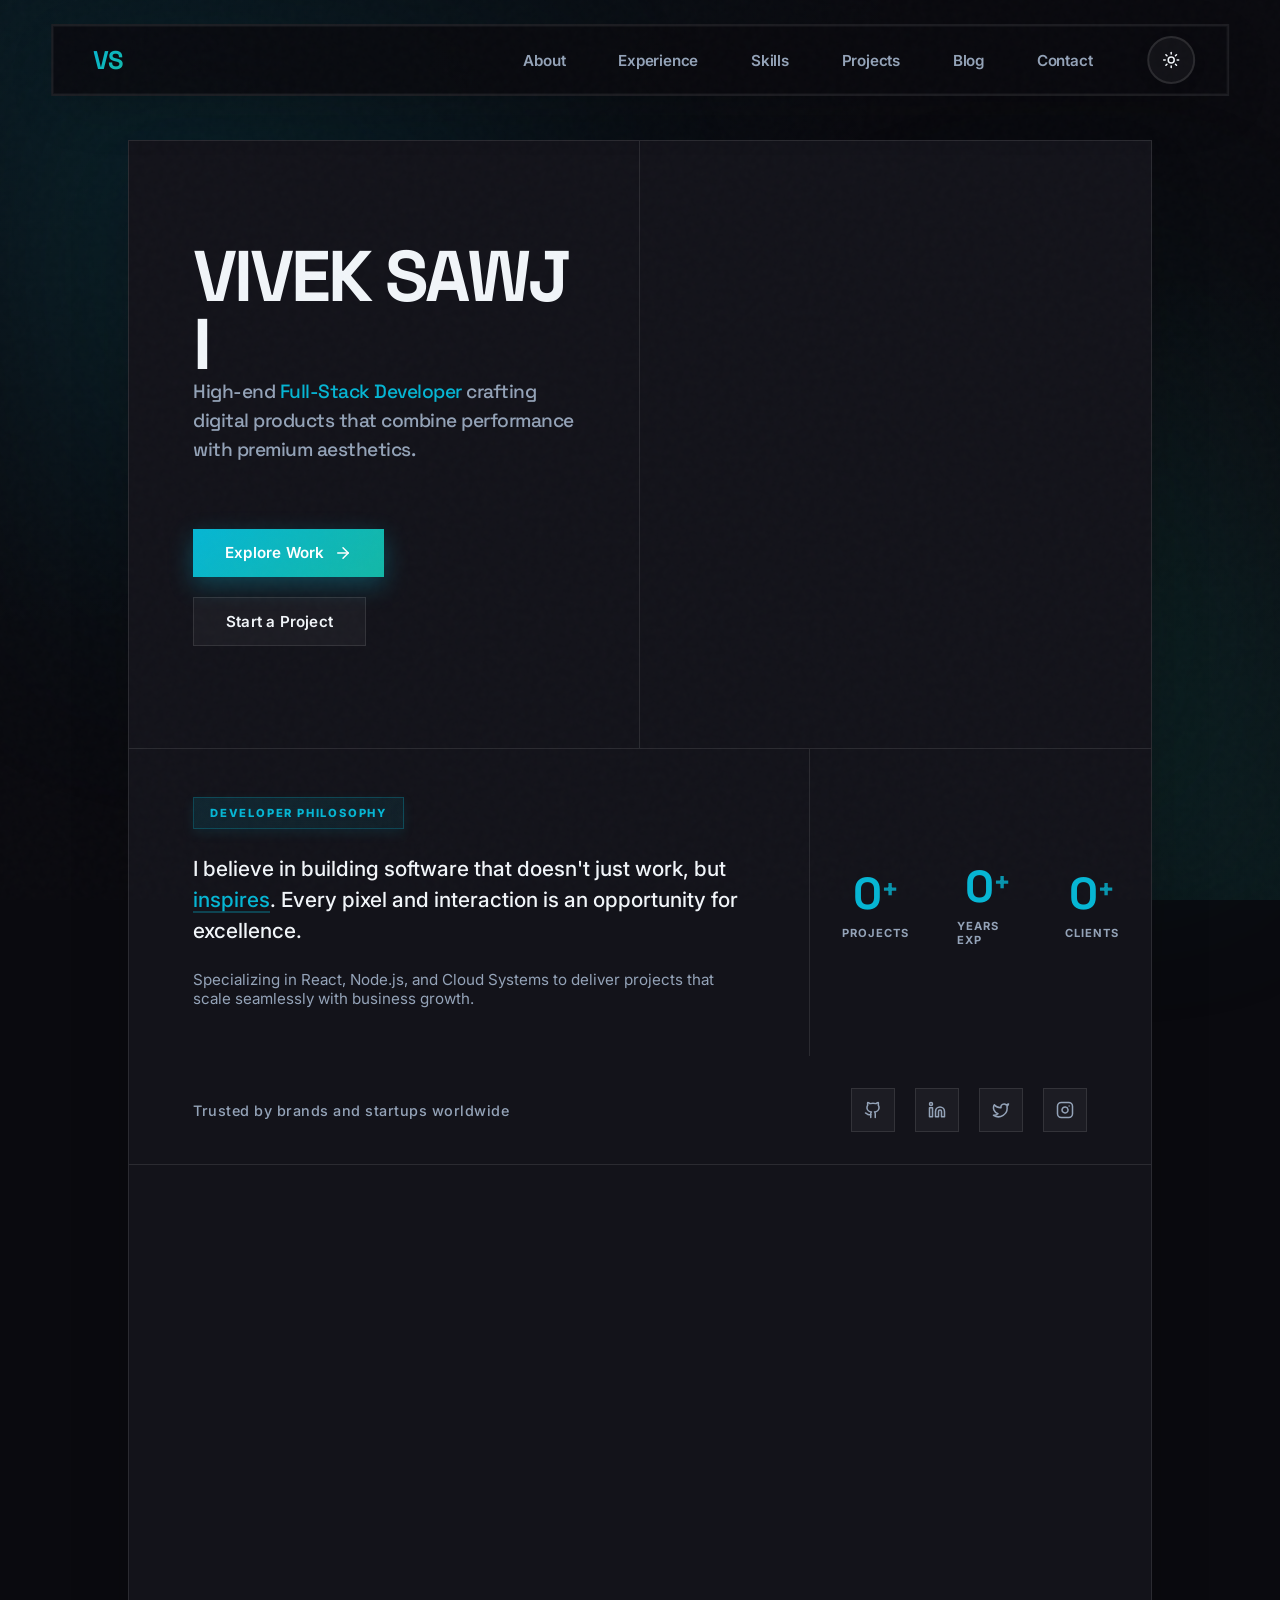
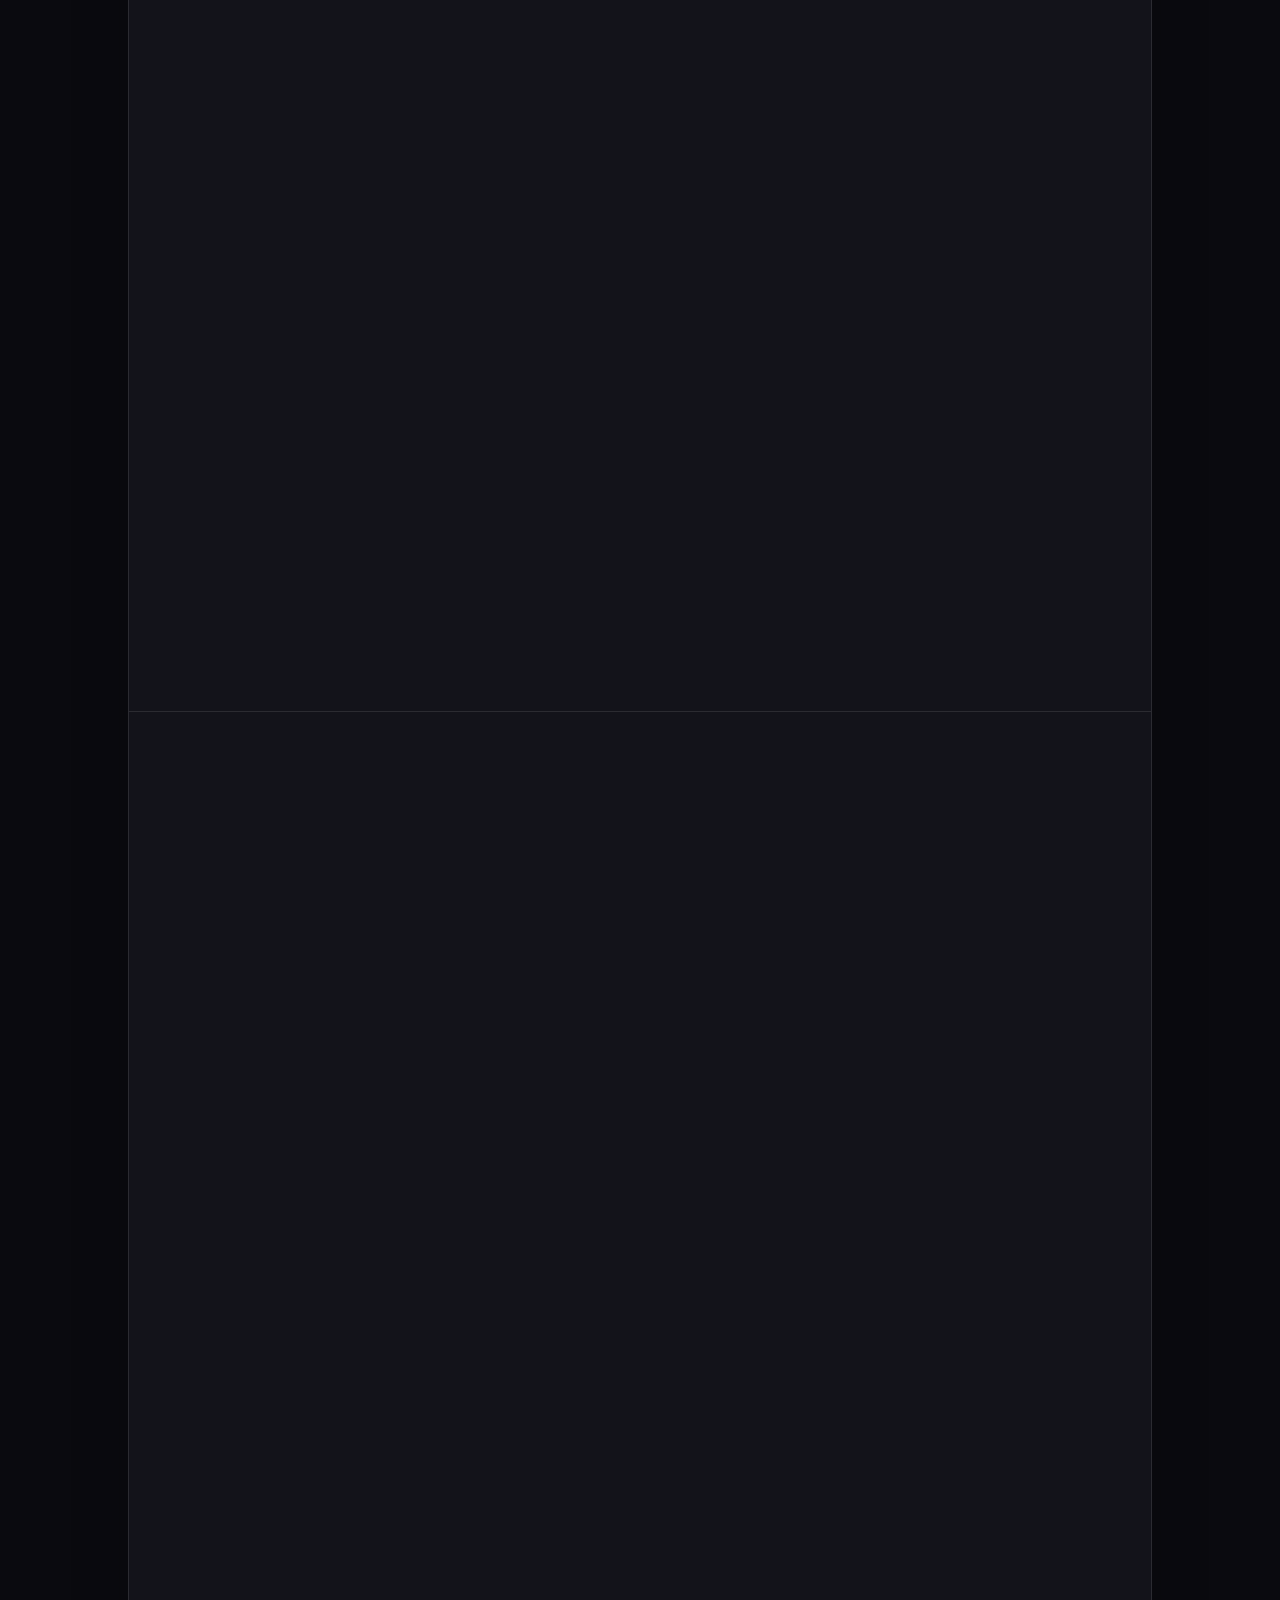
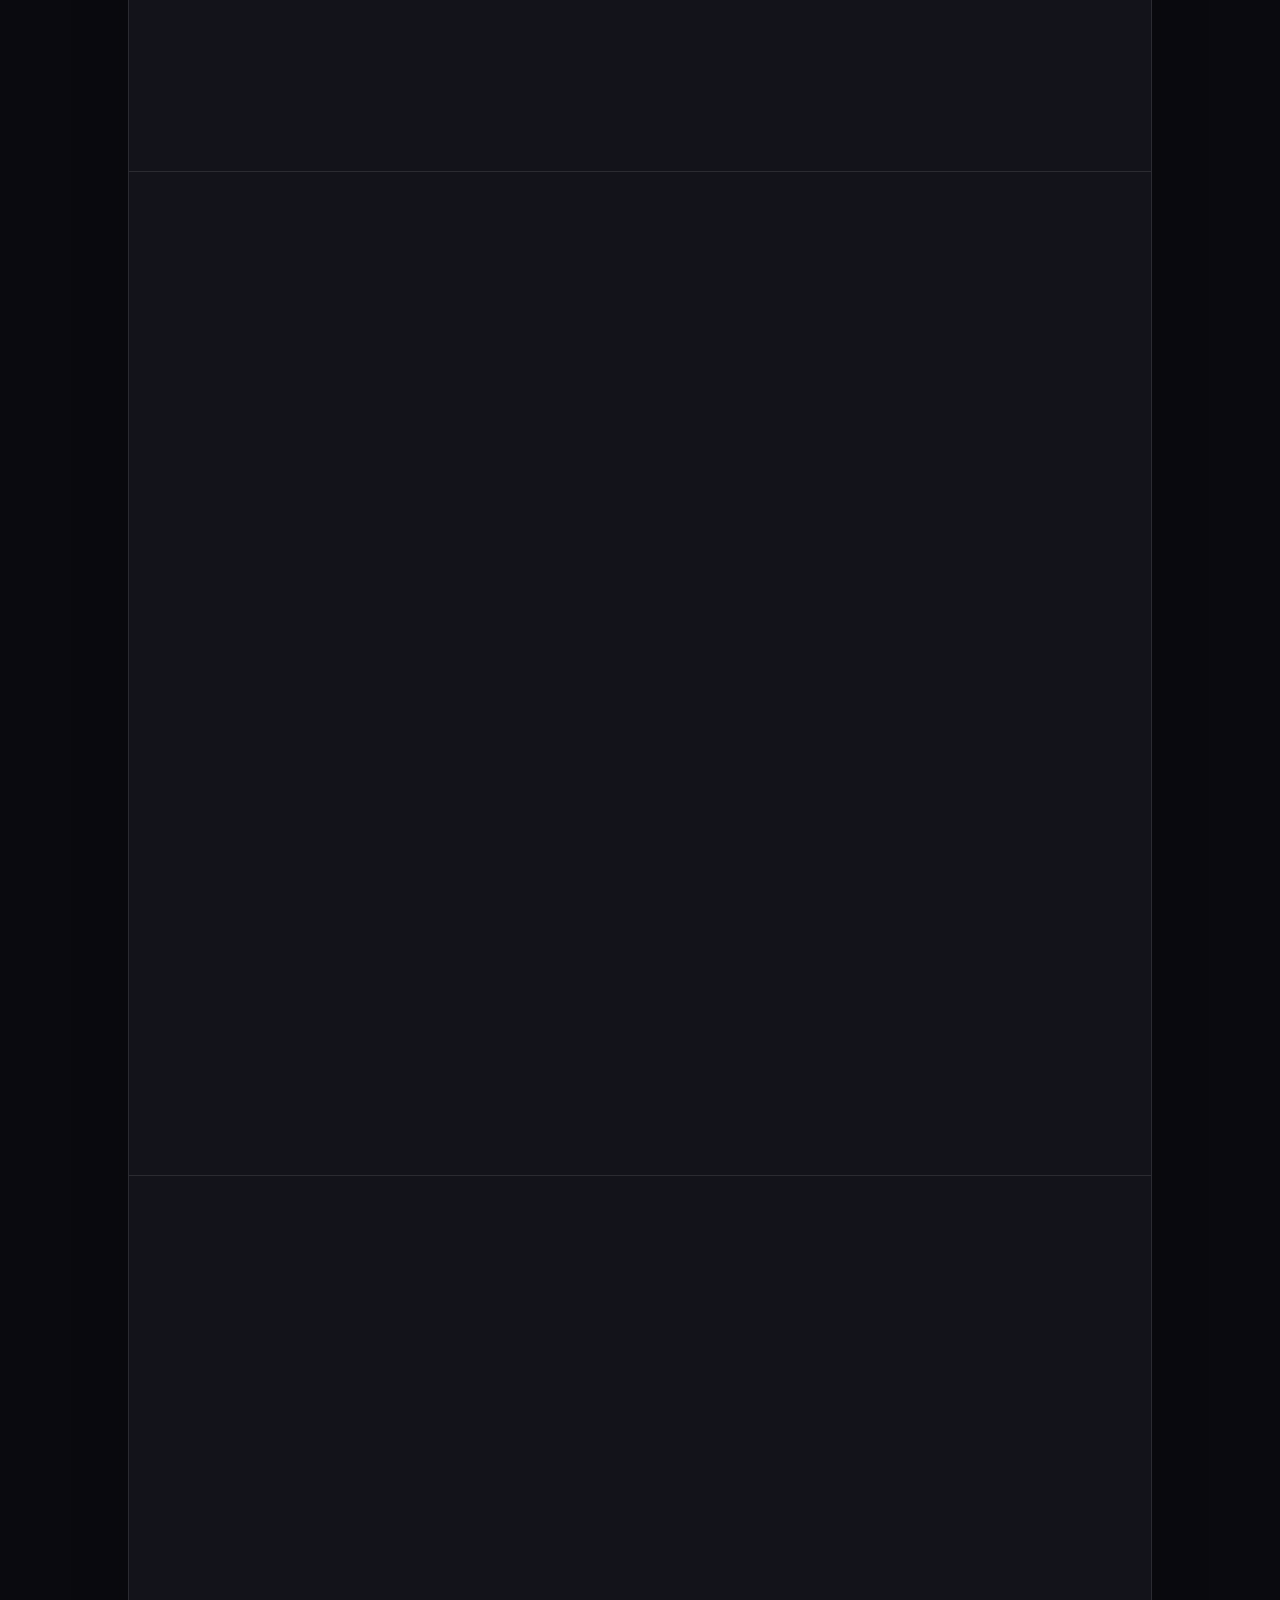
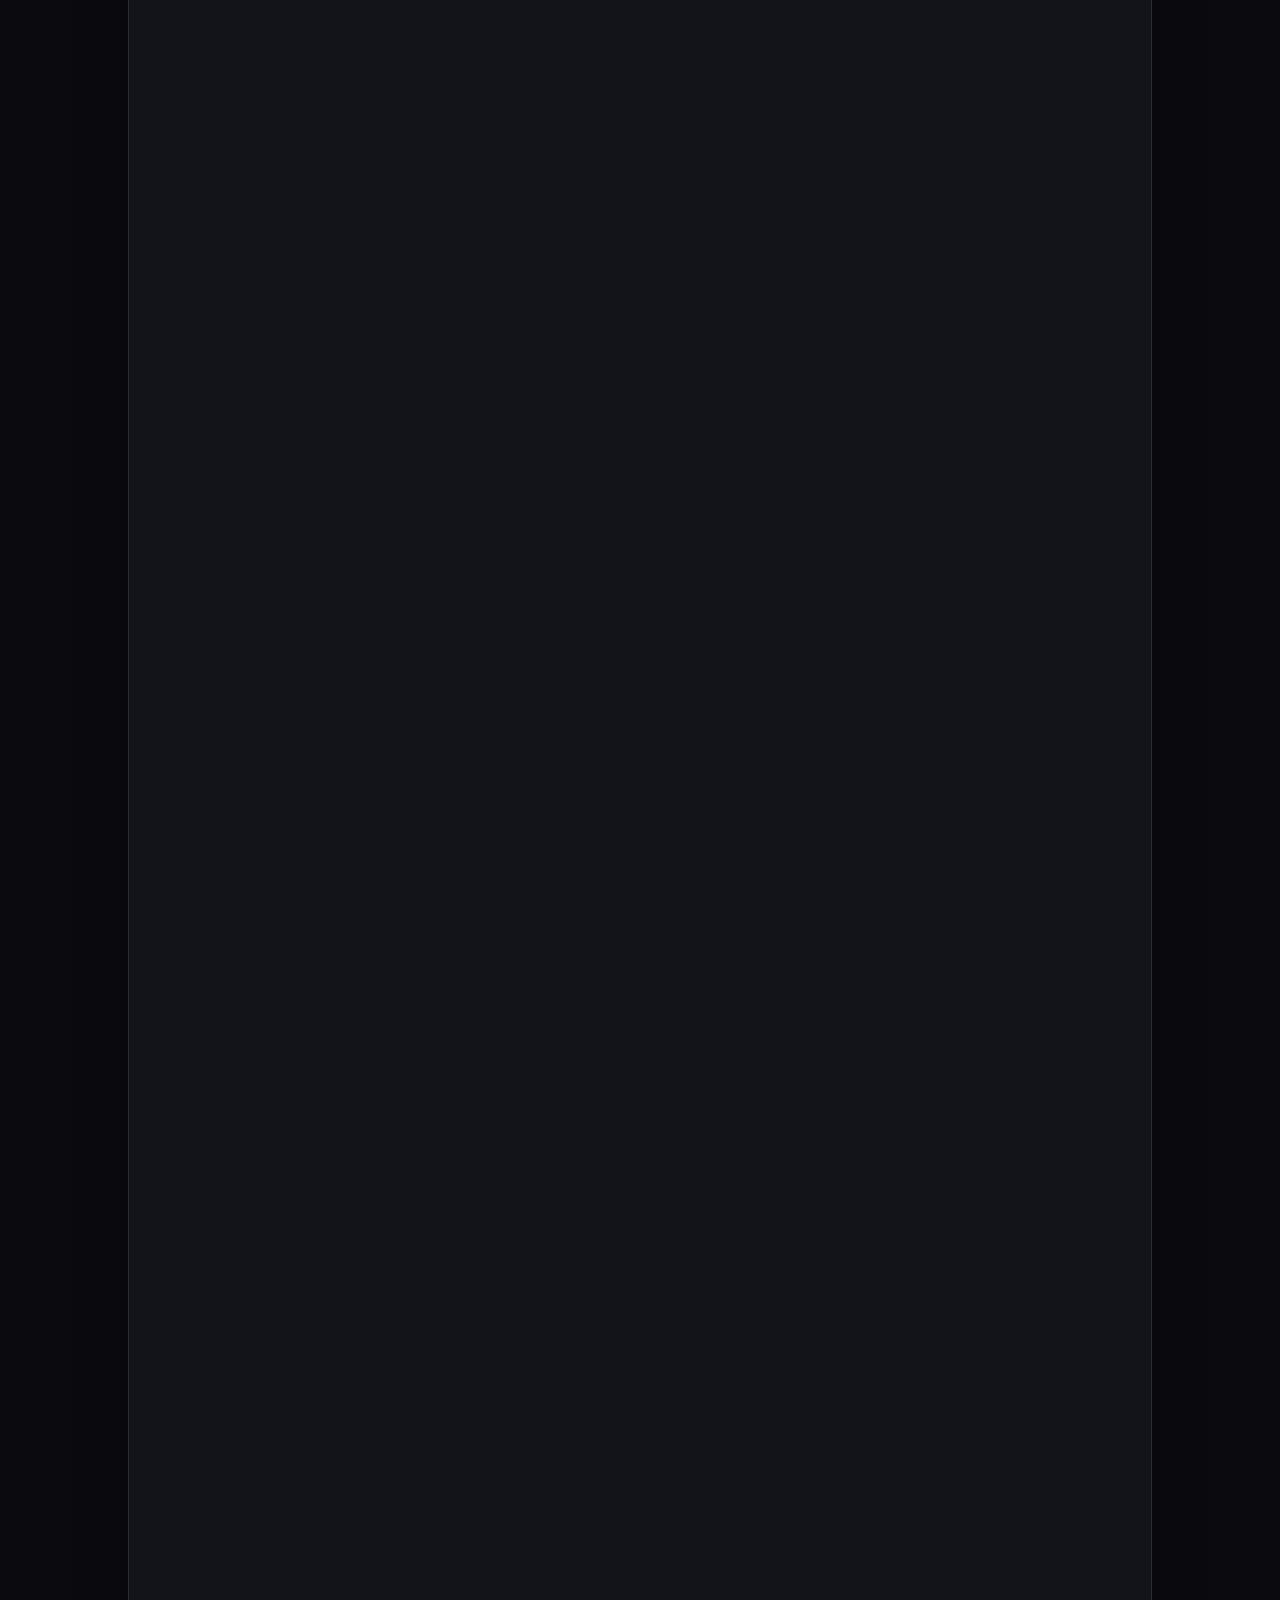
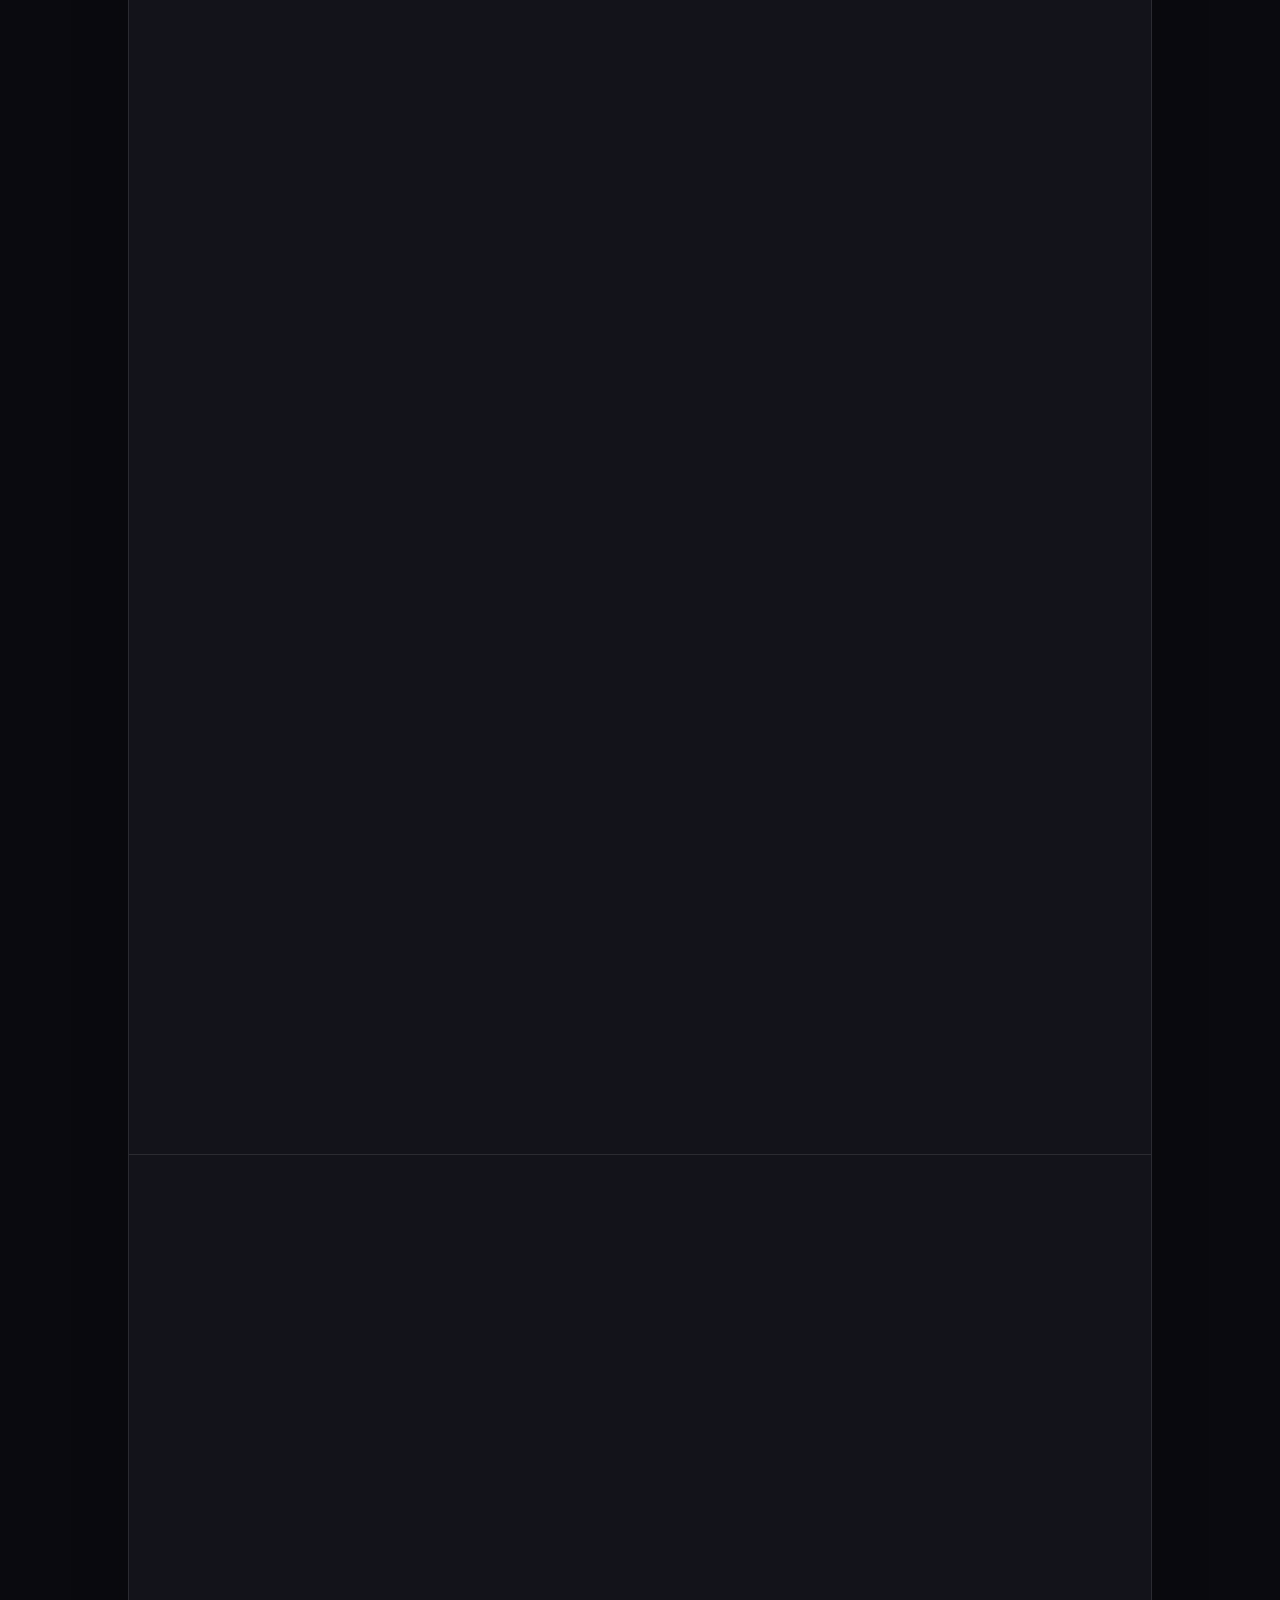
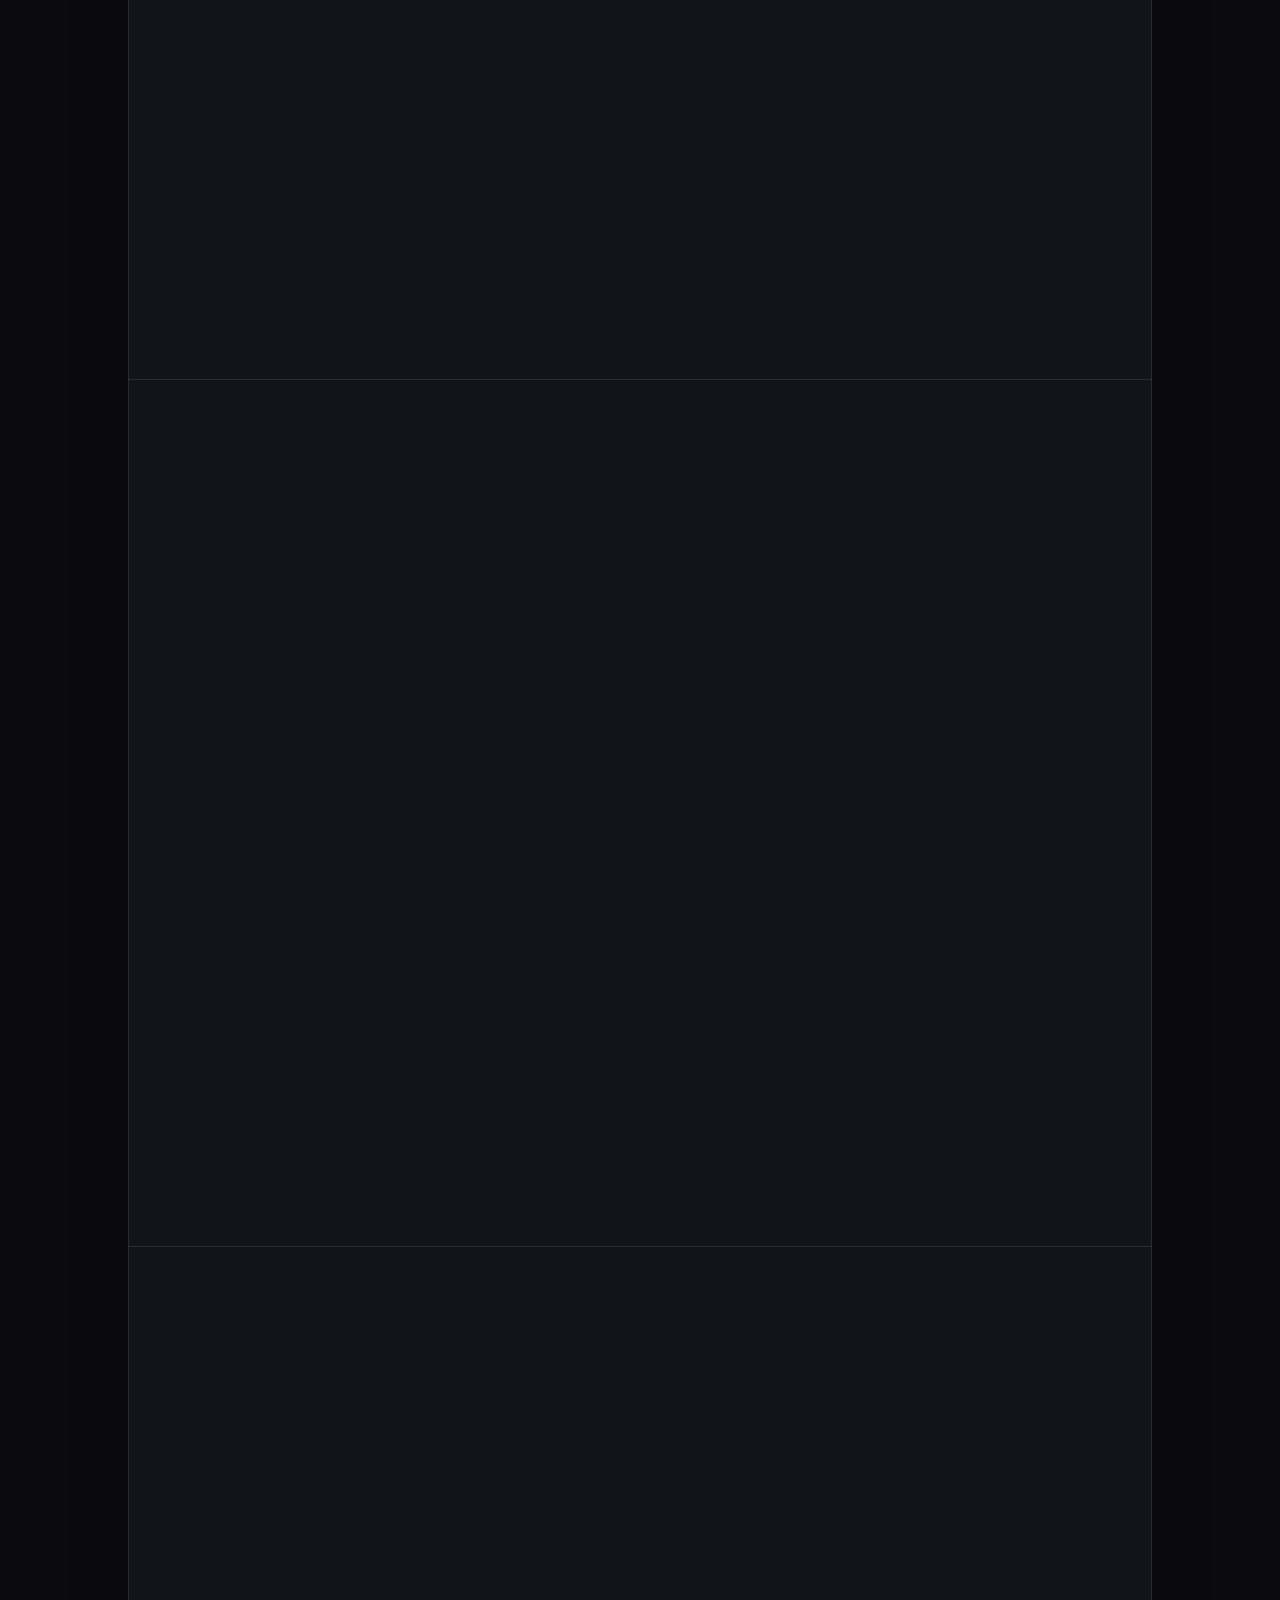
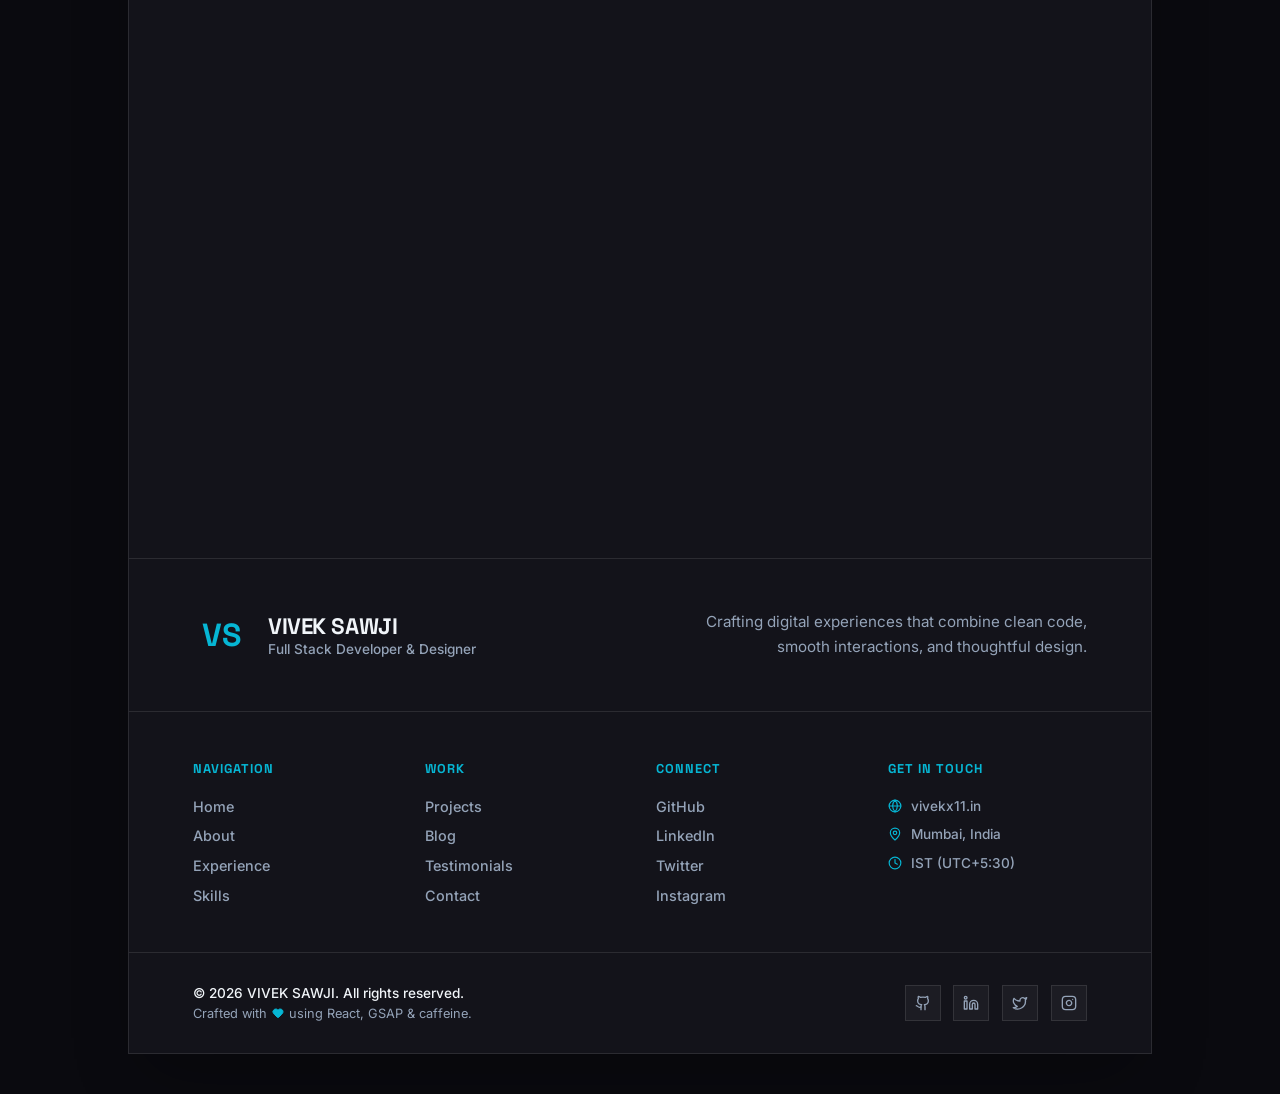
==== commit bfc4579d: "Optimize index.html with updated resources Updated scripts and stylesheets for performance improveme" ====
--- a/index.html
+++ b/index.html
@@ -65,9 +65,8 @@
       }
     }
     </script>
-    <script type="module" crossorigin src="/assets/index-BiI4sIdO.js"></script>
-    <script type="module" crossorigin src="/assets/index-BZG5THvy.js"></script>
-    <link rel="stylesheet" crossorigin href="/assets/index-CMqLYzrV.css">
+    <script type="module" crossorigin src="/assets/index-BWmOneN2.js"></script>
+    <link rel="stylesheet" crossorigin href="/assets/index-COGRM1Gr.css">
   </head>
   <body>
     <div id="root"></div>
--- a/assets/index-COGRM1Gr.css
+++ b/assets/index-COGRM1Gr.css
@@ -0,0 +1 @@
+:root{--font-sans:"Inter", sans-serif;--font-display:"Space Grotesk", sans-serif;--accent-primary:#06b6d4;--accent-secondary:#14b8a6;--accent-tertiary:#22d3ee;--accent-primary-rgb:6, 182, 212;--bg-primary:#0a0a0f;--bg-secondary:#13131a;--bg-tertiary:#1a1a24;--card-bg:#ffffff0a;--glass-bg:#13131acc;--glass-panel:#ffffff0f;--border-color:#ffffff1a;--border-glow:#06b6d433;--border-hover:#06b6d466;--text-primary:#f1f5f9;--text-secondary:#94a3b8;--text-tertiary:#64748b;--nav-bg:#0a0a0fd9;--nav-border:#ffffff14;--btn-hover-bg:#f8fafc;--btn-hover-text:#0a0a0f;--noise-opacity:.02;--image-overlay:#000000b3;--bottom-section-bg:#13131a99;--success:#10b981;--warning:#f59e0b;--error:#ef4444;--glow-1:#06b6d414;--glow-2:#14b8a614;--panel-shadow:0 8px 32px #00000080}[data-theme=light]{--accent-primary:#4f46e5;--accent-secondary:#7c3aed;--accent-tertiary:#db2777;--accent-primary-rgb:79, 70, 229;--bg-primary:#f8fafc;--bg-secondary:#f1f5f9;--bg-tertiary:#e2e8f0;--card-bg:#ffffffe6;--glass-bg:#f8fafcf2;--glass-panel:#fffffff2;--border-color:#0f172a1a;--border-glow:#4f46e526;--border-hover:#4f46e54d;--text-primary:#0f172a;--text-secondary:#475569;--text-tertiary:#64748b;--nav-bg:#f8fafcd9;--nav-border:#0f172a14;--btn-hover-bg:#0f172a;--btn-hover-text:#fff;--noise-opacity:.008;--image-overlay:#ffffff80;--bottom-section-bg:#e2e8f0;--success:#059669;--warning:#d97706;--error:#dc2626;--glow-1:#4f46e50f;--glow-2:#7c3aed0f;--panel-shadow:0 10px 40px -10px #00000014, 0 4px 6px -4px #0000000a}*{box-sizing:border-box;margin:0;padding:0}html{scroll-behavior:smooth}html.lenis,html.lenis body{height:auto}.lenis.lenis-smooth{scroll-behavior:auto!important}.lenis.lenis-smooth [data-lenis-prevent]{overscroll-behavior:contain}.lenis.lenis-stopped{overflow:hidden}.lenis.lenis-smooth iframe{pointer-events:none}body{font-family:var(--font-sans);background-color:var(--bg-primary);color:var(--text-primary);-webkit-font-smoothing:antialiased;-moz-osx-font-smoothing:grayscale;background-image:radial-gradient(at 0% 0%, var(--glow-1) 0px, transparent 50%), radial-gradient(at 100% 100%, var(--glow-2) 0px, transparent 50%);background-attachment:fixed;min-height:100vh;transition:background-color .4s,color .4s;overflow-x:hidden}h1,h2,h3,h4,h5,h6{font-family:var(--font-display);letter-spacing:-.02em}a{color:inherit;text-decoration:none}::-webkit-scrollbar{width:8px}::-webkit-scrollbar-track{background:var(--bg-primary)}::-webkit-scrollbar-thumb{background:var(--border-color);border-radius:10px}::-webkit-scrollbar-thumb:hover{background:var(--text-secondary)}.custom-cursor{border:1px solid var(--accent-primary);pointer-events:none;z-index:9999;border-radius:0;width:36px;height:36px;transition:width .3s,height .3s,background-color .3s,border-color .3s;display:none;position:fixed;top:0;left:0;transform:translate(-50%,-50%)}.custom-cursor.hovering{background-color:var(--border-glow);width:50px;height:50px}.custom-cursor-dot{background:var(--accent-primary);pointer-events:none;z-index:10000;border-radius:0;width:8px;height:8px;transition:transform .2s,background .3s;display:none;position:fixed;top:0;left:0;transform:translate(-50%,-50%)}.custom-cursor-dot.hovering{transform:translate(-50%,-50%)scale(0)}.noise-overlay{pointer-events:none;z-index:9998;width:100vw;height:100vh;opacity:var(--noise-opacity);background-image:url("data:image/svg+xml,%3Csvg viewBox='0 0 200 200' xmlns='http://www.w3.org/2000/svg'%3E%3Cfilter id='noiseFilter'%3E%3CfeTurbulence type='fractalNoise' baseFrequency='0.65' numOctaves='3' stitchTiles='stitch'/%3E%3C/filter%3E%3Crect width='100%25' height='100%25' filter='url(%23noiseFilter)'/%3E%3C/svg%3E");transition:opacity .4s;position:fixed;top:0;left:0}.glow-bg{z-index:-1;background:radial-gradient(circle at 15% 30%, var(--glow-1), transparent 40%), radial-gradient(circle at 85% 70%, var(--glow-2), transparent 40%);filter:blur(80px);width:100vw;height:100vh;position:fixed;top:0;left:0}.text-gradient{background:linear-gradient(135deg, var(--accent-primary) 0%, var(--accent-secondary) 100%);-webkit-text-fill-color:transparent;-webkit-background-clip:text;background-clip:text}.glass-panel{background:var(--glass-panel);-webkit-backdrop-filter:blur(32px)saturate(180%);border:1.5px solid var(--border-color);box-shadow:var(--panel-shadow);border-radius:0;transition:all .5s cubic-bezier(.16,1,.3,1)}.hover-glow:hover{box-shadow:0 0 48px var(--border-glow);border-color:var(--border-hover);transform:translateY(-6px)scale(1.01)}.btn-shine{position:relative;overflow:hidden}.btn-shine:after{content:"";pointer-events:none;opacity:0;background:linear-gradient(45deg,#0000 0%,#ffffff1a 45%,#ffffff4d 50%,#ffffff1a 55%,#0000 100%);width:200%;height:200%;transition:all .6s;position:absolute;top:-50%;left:-50%;transform:rotate(45deg)}.btn-shine:hover:after{opacity:1;top:-20%;left:-20%}.app{will-change:auto;width:100%}a,button,input,textarea,select{transition:all .3s cubic-bezier(.16,1,.3,1)}@media (prefers-reduced-motion:reduce){*,:before,:after{transition-duration:.01ms!important;animation-duration:.01ms!important;animation-iteration-count:1!important}}.theme-transition-overlay{z-index:9999;pointer-events:none;width:100%;height:100%;display:flex;position:fixed;top:0;left:0}.theme-transition-stair{background:var(--bg-primary);flex:1;height:100%;animation:.8s cubic-bezier(.65,0,.35,1) forwards stairSlide;transform:translateY(-100%)}@keyframes stairSlide{0%{transform:translateY(-100%)}50%{transform:translateY(0)}to{transform:translateY(100%)}}.text-accent{color:var(--accent-primary)}.text-secondary{color:var(--text-secondary);transition:color .4s}.text-primary{color:var(--text-primary);transition:color .4s}.mb-2{margin-bottom:.5rem}.mb-3{margin-bottom:1rem}.mb-4{margin-bottom:1.5rem}.mb-6{margin-bottom:2.5rem}.mt-2{margin-top:.5rem}.mt-4{margin-top:1.5rem}.mt-6{margin-top:2.5rem}.navbar{background:var(--nav-bg);-webkit-backdrop-filter:blur(40px)saturate(180%);border:2px solid var(--nav-border);z-index:100;border-radius:0;width:92%;max-width:1200px;height:72px;transition:all .4s cubic-bezier(.16,1,.3,1);position:fixed;top:24px;left:50%;transform:translate(-50%);box-shadow:0 16px 56px -16px #0000004d,inset 0 0 0 1px #ffffff08}[data-theme=light] .navbar{background:#ffffffd9;border-color:#4f46e51f;box-shadow:0 16px 56px -16px #4f46e526,inset 0 0 0 1px #4f46e50d}.navbar:hover{border-color:var(--border-glow);box-shadow:0 20px 64px -16px rgba(var(--accent-primary-rgb), .2), 0 0 0 1px rgba(var(--accent-primary-rgb), .1) inset}.navbar-container{justify-content:space-between;align-items:center;width:100%;height:100%;padding:0 2rem 0 2.5rem;display:flex}.logo{color:var(--text-primary);font-size:1.6rem;font-weight:900;font-family:var(--font-display);letter-spacing:-1px;background:0 0;border:none;align-items:center;gap:.75rem;padding:0;transition:all .3s;display:flex;position:relative;overflow:hidden}.logo:hover{transform:scale(1.05)}.logo-text{background:linear-gradient(135deg, var(--accent-primary), var(--accent-secondary));-webkit-text-fill-color:transparent;-webkit-background-clip:text;background-clip:text}.nav-right{align-items:center;gap:2rem;display:flex}.nav-links{gap:.5rem;list-style:none;display:flex}.nav-links a{color:var(--text-secondary);z-index:1;letter-spacing:-.2px;border-radius:0;padding:.75rem 1.4rem;font-size:.95rem;font-weight:600;transition:all .3s cubic-bezier(.16,1,.3,1);position:relative;overflow:hidden}.nav-links a:before{content:"";background:linear-gradient(135deg, var(--accent-primary), var(--accent-secondary));opacity:0;z-index:-1;border-radius:0;transition:opacity .3s;position:absolute;inset:0}.nav-links a:after{content:"";background:var(--accent-primary);width:0;height:2px;transition:width .3s cubic-bezier(.16,1,.3,1);position:absolute;bottom:0;left:50%;transform:translate(-50%)}.nav-links a:hover{color:var(--text-primary);transform:translateY(-2px)}.nav-links a:hover:after{width:80%}[data-theme=light] .nav-links a:hover{color:var(--accent-primary)}.theme-toggle{background:var(--card-bg);border:2px solid var(--border-color);color:var(--text-primary);cursor:pointer;border-radius:50%;justify-content:center;align-items:center;width:48px;height:48px;transition:all .4s cubic-bezier(.16,1,.3,1);display:flex;position:relative;overflow:hidden;box-shadow:0 4px 12px #0000001a}.theme-toggle:before{content:"";background:linear-gradient(135deg, var(--accent-primary), var(--accent-secondary));opacity:0;border-radius:50%;transition:opacity .3s;position:absolute;inset:0}.theme-toggle svg{z-index:1;transition:all .3s;position:relative}.theme-toggle:hover{border-color:var(--accent-primary);box-shadow:0 12px 32px rgba(var(--accent-primary-rgb), .3);transform:scale(1.1)}.theme-toggle:hover:before{opacity:1}.theme-toggle:hover svg{color:#fff;transform:scale(1.1)}[data-theme=light] .theme-toggle{background:#4f46e514;border-color:#4f46e533}[data-theme=light] .theme-toggle:hover{background:var(--accent-primary);border-color:var(--accent-primary)}[data-theme=light] .theme-toggle:hover svg{color:#fff}.mobile-menu-btn{color:var(--text-primary);cursor:pointer;background:0 0;background:var(--card-bg);border:none;border:1px solid var(--border-color);border-radius:0;justify-content:center;align-items:center;width:40px;height:40px;transition:all .3s;display:none}.mobile-menu-btn:hover{background:var(--accent-primary);color:#000}.mobile-menu-overlay{-webkit-backdrop-filter:blur(8px);z-index:200;opacity:0;pointer-events:none;background:#0009;width:100vw;height:100vh;transition:opacity .4s cubic-bezier(.16,1,.3,1);position:fixed;top:0;left:0}.mobile-menu-overlay.open{opacity:1;pointer-events:all}.mobile-menu-panel{background:var(--bg-secondary);border-left:1px solid var(--border-color);z-index:201;flex-direction:column;width:min(85vw,380px);height:100vh;transition:transform .5s cubic-bezier(.16,1,.3,1);display:flex;position:fixed;top:0;right:0;overflow-y:auto;transform:translate(100%)}.mobile-menu-panel.open{transform:translate(0)}[data-theme=light] .mobile-menu-panel{background:#faf8ff;box-shadow:-10px 0 40px #7c3aed14}.mobile-menu-header{border-bottom:1px solid var(--border-color);justify-content:space-between;align-items:center;padding:1.5rem 2rem;display:flex}.mobile-menu-header .logo-text{color:var(--accent-primary);font-size:1.8rem;font-weight:800;font-family:var(--font-display)}.mobile-menu-close{color:var(--text-secondary);cursor:pointer;background:0 0;background:var(--card-bg);border:none;border:1px solid var(--border-color);border-radius:0;justify-content:center;align-items:center;width:40px;height:40px;transition:all .3s;display:flex}.mobile-menu-close:hover{color:var(--accent-primary);border-color:var(--accent-primary)}.mobile-nav-links{flex-direction:column;flex:1;padding:1.5rem 0;list-style:none;display:flex}.mobile-nav-links li{border-bottom:1px solid var(--border-color)}.mobile-nav-links li:last-child{border-bottom:none}.mobile-nav-links a{color:var(--text-secondary);font-size:1.15rem;font-weight:600;font-family:var(--font-display);letter-spacing:-.3px;align-items:center;gap:1.2rem;padding:1.2rem 2rem;transition:all .3s;display:flex;position:relative}.mobile-nav-links a:before{content:"";background:var(--accent-primary);width:3px;transition:transform .3s cubic-bezier(.16,1,.3,1);position:absolute;top:0;bottom:0;left:0;transform:scaleY(0)}.mobile-nav-links a:hover{color:var(--text-primary);background:rgba(var(--accent-primary-rgb),)}.mobile-nav-links a:hover:before{transform:scaleY(1)}.mobile-nav-number{color:var(--accent-primary);opacity:.6;letter-spacing:1px;font-size:.7rem;font-weight:700;font-family:var(--font-display);min-width:24px}.mobile-menu-footer{border-top:1px solid var(--border-color);flex-direction:column;align-items:center;gap:1.2rem;padding:2rem;display:flex}.mobile-menu-socials{gap:1rem;display:flex}.mobile-menu-socials a{background:var(--card-bg);border:1px solid var(--border-color);width:44px;height:44px;color:var(--text-secondary);border-radius:0;justify-content:center;align-items:center;transition:all .3s;display:flex}.mobile-menu-socials a:hover{background:var(--accent-primary);color:#000;border-color:var(--accent-primary);transform:translateY(-2px)}.mobile-menu-email{color:var(--text-secondary);font-size:.85rem;font-weight:500}.main-content{max-width:1920px;margin:0 auto;padding-bottom:0}.unified-wrapper{z-index:20;width:80%;max-width:1400px;margin:140px auto 40px;position:relative}.hero-top-badges{justify-content:space-between;align-items:center;margin-bottom:1.5rem;display:flex}.badge{letter-spacing:.5px;color:var(--text-secondary);background:var(--card-bg);border:1.5px solid var(--border-color);-webkit-backdrop-filter:blur(12px);backdrop-filter:blur(12px);border-radius:0;align-items:center;gap:.6rem;width:fit-content;padding:.6rem 1.2rem;font-size:.85rem;font-weight:600;transition:all .3s cubic-bezier(.16,1,.3,1);display:flex}.badge:hover{border-color:var(--border-hover);color:var(--text-primary);box-shadow:0 8px 24px rgba(var(--accent-primary-rgb), .15);transform:translateY(-2px)}.large-badge{padding:1rem 1.5rem;font-size:.95rem}.primary-badge{text-transform:uppercase;letter-spacing:1.8px;background:linear-gradient(135deg, rgba(var(--accent-primary-rgb), .12), rgba(var(--accent-primary-rgb), .08));color:var(--accent-primary);border-color:rgba(var(--accent-primary-rgb), .25);box-shadow:0 4px 12px rgba(var(--accent-primary-rgb), .1);padding:.5rem 1rem;font-size:.7rem;font-weight:800}.unified-container{background:var(--bg-secondary);border:1.5px solid var(--border-color);border-radius:0;flex-direction:column;transition:all .5s cubic-bezier(.16,1,.3,1);display:flex;position:relative;overflow:hidden;box-shadow:0 32px 64px -16px #0000004d}.unified-container:hover{border-color:var(--border-glow);box-shadow:0 40px 80px -16px rgba(var(--accent-primary-rgb), .08)}[data-theme=light] .unified-container{background:var(--bg-secondary);box-shadow:0 32px 64px -16px #0f172a1a}[data-theme=light] .unified-container:hover{box-shadow:0 40px 80px -16px #4f46e51f}.unified-section{flex-direction:column;display:flex}.border-top-subtle{border-top:1px solid var(--border-color)}.border-bottom{border-bottom:1px solid var(--border-color)}.border-right{border-right:1px solid var(--border-color)}.title-section{flex-direction:column;padding:4rem;transition:background .4s;display:flex;position:relative}.title-section.bg-secondary{background:var(--card-bg)}.section-title{color:var(--accent-primary);letter-spacing:-1px;text-transform:capitalize;font-size:clamp(2.5rem,5vw,3.5rem);font-weight:700;line-height:1.1}.title-content{flex-direction:column;align-items:flex-start;gap:0;display:flex}.hero-title{color:var(--text-primary);letter-spacing:-3px;margin-bottom:0;font-size:clamp(2.5rem,5.6vw,5.6rem);font-weight:700;line-height:.95}.hero-subtitle{color:var(--text-secondary);letter-spacing:-.5px;font-size:clamp(1.1rem,2.5vw,1.5rem);font-weight:400;line-height:1.5}.hero-badges{flex-wrap:wrap;gap:1rem;display:flex}.hero-split{grid-template-columns:1fr 1fr;min-height:600px;display:grid}.hero-left{border-right:1px solid var(--border-color);flex-direction:column;justify-content:center;padding:4rem;display:flex}.hero-right{justify-content:center;align-items:center;padding:4rem;display:flex;position:relative}.hero-image-container{aspect-ratio:4/5;perspective:1000px;width:100%;max-width:440px;transform-style:preserve-3d;border-radius:0;transition:transform .6s cubic-bezier(.16,1,.3,1);position:relative;overflow:hidden}.hero-image-glow{background:radial-gradient(circle, rgba(var(--accent-primary-rgb),), transparent 70%);z-index:0;filter:blur(40px);animation:4s ease-in-out infinite glowPulse;position:absolute;inset:-20px}@keyframes glowPulse{0%,to{opacity:.5;transform:scale(1)}50%{opacity:.8;transform:scale(1.05)}}.hero-profile-image{object-fit:cover;z-index:2;filter:contrast(1.05);border-radius:0;width:100%;height:100%;transition:all .7s cubic-bezier(.16,1,.3,1);position:relative}[data-theme=light] .hero-profile-image{filter:grayscale(0%)contrast()}.hero-image-border{border:2px solid rgba(var(--accent-primary-rgb),);z-index:3;pointer-events:none;border-radius:0;transition:border-color .5s;position:absolute;inset:0}.hero-image-overlay{opacity:0;z-index:4;background:linear-gradient(#0000 40%,#000c);justify-content:center;align-items:flex-end;padding-bottom:2rem;transition:opacity .5s;display:flex;position:absolute;inset:0}.hero-image-overlay span{color:#fff;letter-spacing:1.5px;text-transform:uppercase;font-size:.85rem;font-weight:600;transition:transform .5s cubic-bezier(.16,1,.3,1);transform:translateY(20px)}.hero-float-card{background:var(--glass-panel);-webkit-backdrop-filter:blur(16px);backdrop-filter:blur(16px);border:1px solid var(--border-color);color:var(--text-primary);z-index:5;border-radius:0;align-items:center;gap:.5rem;padding:.6rem 1.2rem;font-size:.8rem;font-weight:600;animation:3s ease-in-out infinite floatCard;display:flex;position:absolute;box-shadow:0 8px 32px #00000026}.hero-float-1{animation-delay:0s;top:15%;right:5%}.hero-float-2{animation-delay:1.5s;bottom:20%;left:5%}@keyframes floatCard{0%,to{transform:translateY(0)}50%{transform:translateY(-10px)}}.btn-premium{background:linear-gradient(135deg, var(--accent-primary), var(--accent-secondary));color:#fff;letter-spacing:-.2px;box-shadow:0 8px 24px rgba(var(--accent-primary-rgb), .3);border:none;border-radius:0;padding:1.1rem 2.4rem;font-size:1rem;font-weight:700;transition:all .4s cubic-bezier(.16,1,.3,1)}.btn-premium:hover{box-shadow:0 16px 40px rgba(var(--accent-primary-rgb), .4);filter:brightness(1.1);transform:translateY(-4px)scale(1.02)}.btn-premium .icon-wrap{align-items:center;transition:transform .4s cubic-bezier(.16,1,.3,1);display:flex}.btn-premium:hover .icon-wrap{transform:translate(5px)}.btn-premium-secondary{background:var(--card-bg);border:1.5px solid var(--border-color);color:var(--text-primary);border-radius:0;padding:1.1rem 2.2rem;font-weight:600;transition:all .4s cubic-bezier(.16,1,.3,1)}.btn-premium-secondary:hover{background:var(--glass-panel);border-color:var(--accent-primary);box-shadow:0 12px 32px rgba(var(--accent-primary-rgb), .15);transform:translateY(-4px)}.btn-premium-outline{border:1.5px solid var(--accent-primary);color:var(--accent-primary);background:0 0;border-radius:0;padding:1.1rem 2.2rem;font-weight:600;transition:all .4s cubic-bezier(.16,1,.3,1)}.btn-premium-outline:hover{background:rgba(var(--accent-primary-rgb), .1);box-shadow:0 12px 32px rgba(var(--accent-primary-rgb), .2);transform:translateY(-4px)}.hero-overview{grid-template-columns:2fr 1fr;padding:0;display:grid}.overview-content{border-right:1px solid var(--border-color);padding:3rem 4rem}.overview-grid{gap:1.5rem;display:grid}.overview-stats{justify-content:center;align-items:center;gap:3rem;padding:2rem;display:flex}.mini-stat{flex-direction:column;align-items:center;gap:.3rem;display:flex}.stat-number{color:var(--accent-primary);font-size:2.8rem;font-weight:700;font-family:var(--font-display);letter-spacing:-2px}.stat-number-wrap{align-items:flex-start;gap:2px;display:flex}.stat-plus{color:var(--accent-primary);opacity:.8;margin-top:.5rem;font-size:1.5rem;font-weight:800}.stat-label{color:var(--text-secondary);text-transform:uppercase;letter-spacing:1px;font-size:.7rem;font-weight:700}.underline-accent{display:inline-block;position:relative}.underline-accent:after{content:"";background:var(--accent-primary);opacity:.3;width:100%;height:2px;position:absolute;bottom:2px;left:0}.icon-circle{background:rgba(var(--accent-primary-rgb), .1);border-radius:0;justify-content:center;align-items:center;width:32px;height:32px;display:flex}.hero-trust-text{letter-spacing:.5px;font-size:.9rem;font-weight:500}.bottom-section{background:var(--bottom-section-bg);justify-content:space-between;align-items:center;padding:2rem 4rem;display:flex}.social-icons-container{align-items:center;gap:1.25rem;display:flex}.social-icon{background:var(--card-bg);border:1px solid var(--border-color);width:44px;height:44px;color:var(--text-secondary);border-radius:0;justify-content:center;align-items:center;transition:all .3s cubic-bezier(.16,1,.3,1);display:flex}.social-icon:hover{background:var(--text-primary);color:var(--bg-primary);border-color:var(--text-primary);transform:translateY(-4px)scale(1.05);box-shadow:0 10px 20px #0000001a}.about-pro-grid{grid-template-columns:1fr 1fr;gap:2rem;padding:4rem;display:grid}.about-main-card{background:var(--card-bg);border:1.5px solid var(--border-color);flex-direction:column;gap:1.2rem;padding:2.8rem;transition:all .4s cubic-bezier(.16,1,.3,1);display:flex;position:relative;overflow:hidden}.about-main-card:before{content:"";background:linear-gradient(90deg, var(--accent-primary), var(--accent-secondary));transform-origin:0;width:100%;height:4px;transition:transform .5s cubic-bezier(.16,1,.3,1);position:absolute;top:0;left:0;transform:scaleX(0)}.about-main-card:hover:before{transform:scaleX(0)}.about-main-card:hover{box-shadow:none;border-color:var(--border-color);background:var(--card-bg);transform:none}.about-card-header{justify-content:space-between;align-items:center;display:flex}.about-card-title-group{align-items:center;gap:1rem;display:flex}.about-card-icon-wrap{background:rgba(var(--accent-primary-rgb),);border-radius:0;justify-content:center;align-items:center;width:52px;height:52px;transition:all .3s;display:flex}.about-main-card:hover .about-card-icon-wrap{background:rgba(var(--accent-primary-rgb),);transform:rotate(-5deg)scale(1.05)}.about-card-number{color:var(--border-color);font-size:3rem;font-weight:800;font-family:var(--font-display);letter-spacing:-2px;line-height:1;transition:color .3s}.about-main-card:hover .about-card-number{color:rgba(var(--accent-primary-rgb),)}.about-card-title{color:var(--text-primary);margin-top:0;font-size:1.6rem;font-weight:700}.about-card-list{flex-direction:column;flex-grow:1;gap:.8rem;margin-top:1rem;padding:0;list-style:none;display:flex}.about-card-list li{color:var(--text-secondary);padding-left:1.5rem;font-size:1rem;line-height:1.4;transition:all .3s;position:relative}.about-card-list li:before{content:"";background:var(--accent-primary);width:8px;height:8px;box-shadow:0 0 10px rgba(var(--accent-primary-rgb), .5);border-radius:50%;transition:all .3s;position:absolute;top:.5rem;left:0}.about-main-card:hover .about-card-list li{color:var(--text-primary);transform:translate(4px)}.about-main-card:hover .about-card-list li:before{box-shadow:0 0 15px rgba(var(--accent-primary-rgb), .8);transform:scale(1.2)}.exp-grid{grid-template-columns:4fr 8fr;display:grid}.exp-selector{border-right:1px solid var(--border-color);flex-direction:column;display:flex}.exp-btn{text-align:left;border:none;border-bottom:1px solid var(--border-color);width:100%;color:var(--text-secondary);cursor:pointer;background:0 0;padding:2rem 3rem;transition:all .4s cubic-bezier(.16,1,.3,1);position:relative;overflow:hidden}.exp-btn:last-child{border-bottom:none}.exp-btn:before{content:"";background:var(--accent-primary);transform-origin:0 100%;width:4px;height:100%;transition:transform .4s cubic-bezier(.16,1,.3,1);position:absolute;top:0;left:0;transform:scaleY(0)}.exp-btn.active{background:var(--card-bg);color:var(--text-primary)}.exp-btn.active:before{transform:scaleY(1)}.exp-btn:hover{background:rgba(var(--accent-primary-rgb),)}.exp-btn-title{font-size:1.6rem;font-weight:600;font-family:var(--font-display);margin-bottom:.5rem}.exp-btn-duration{letter-spacing:.5px;opacity:.8;font-size:.9rem;font-weight:500}.exp-content{background:0 0;padding:4rem}.exp-title{letter-spacing:-1px;color:var(--text-primary);margin-bottom:.5rem;font-size:2.5rem;font-weight:700}.exp-company{font-size:1.25rem;font-weight:600}.exp-desc{color:var(--text-secondary);max-width:800px;font-size:1.1rem;line-height:1.8}.exp-responsibilities{border-top:1px solid var(--border-color);padding-top:1.5rem}.exp-resp-heading{text-transform:uppercase;letter-spacing:1px;color:var(--text-secondary);margin-bottom:1rem;font-size:1rem;font-weight:700}.exp-resp-list{flex-direction:column;gap:.8rem;list-style:none;display:flex}.exp-resp-item{color:var(--text-secondary);align-items:flex-start;gap:.75rem;font-size:1rem;line-height:1.6;display:flex}.exp-resp-item svg{flex-shrink:0;margin-top:4px}.exp-tech-chips{flex-wrap:wrap;gap:.5rem;display:flex}.skills-minimal-container{flex-direction:column;gap:3.5rem;padding:4rem;display:flex}.skill-minimal-category{flex-direction:column;gap:1.5rem;display:flex}.skill-category-title{color:var(--text-primary);font-size:1.2rem;font-weight:700;font-family:var(--font-sans);letter-spacing:.2px}.skill-pills-wrapper{flex-wrap:wrap;gap:1rem;display:flex}.skill-pill{background:var(--card-bg);border:1px solid var(--border-color);color:var(--text-secondary);cursor:default;border-radius:0;align-items:center;gap:.6rem;padding:.65rem 1.25rem;font-size:.95rem;font-weight:500;transition:all .3s cubic-bezier(.16,1,.3,1);display:flex;box-shadow:0 1px 3px #0000000d}[data-theme=light] .skill-pill{box-shadow:0 1px 3px #0f172a08}.skill-pill:hover{border-color:rgba(var(--accent-primary-rgb), .4);color:var(--text-primary);box-shadow:0 6px 15px rgba(var(--accent-primary-rgb), .1);transform:translateY(-2px)}.skill-pill-name{letter-spacing:.2px}.skill-pill-icon{color:var(--text-primary);opacity:.8;justify-content:center;align-items:center;transition:opacity .3s;display:flex}.skill-pill:hover .skill-pill-icon{opacity:1}.projects-alt-grid{grid-template-columns:1fr;display:grid}.project-alt-frame{grid-template-columns:5fr 7fr;display:grid}.project-alt-frame.reversed{direction:rtl}.project-alt-frame.reversed>*{direction:ltr}.project-alt-image{border-right:1px solid var(--border-color);height:100%;padding:3rem}.project-alt-frame.reversed .project-alt-image{border-right:none;border-left:1px solid var(--border-color)}.project-image-inner{border-radius:0;height:100%;min-height:350px;position:relative;overflow:hidden;box-shadow:0 20px 40px #0000001a}.project-image-inner.square-shape{aspect-ratio:1;width:100%;max-width:440px;margin:0 auto}.project-image-inner img{object-fit:cover;filter:grayscale(0%)brightness();width:100%;height:100%;transition:none;transform:scale(1)}[data-theme=light] .project-image-inner img{filter:grayscale(0%)brightness()}.project-alt-details{flex-direction:column;justify-content:center;padding:4rem;display:flex}.tags-flex{align-items:center;gap:.5rem;display:flex}.project-title{letter-spacing:-1px;color:var(--text-primary);font-size:2.25rem;font-weight:700}.project-desc{color:var(--text-secondary);max-width:700px;margin-bottom:2rem;font-size:1.1rem;line-height:1.7}.btn-link{letter-spacing:.2px;cursor:pointer;font-size:.95rem;font-weight:600;font-family:var(--font-sans);border-radius:0;justify-content:center;align-items:center;gap:.6rem;padding:.9rem 2rem;transition:all .4s cubic-bezier(.16,1,.3,1);display:inline-flex;position:relative;overflow:hidden}.btn-primary{background:linear-gradient(135deg, var(--accent-primary) 0%, var(--accent-secondary) 100%);color:#fff;box-shadow:0 6px 20px rgba(var(--accent-primary-rgb), .35);border:none}.btn-primary:hover{box-shadow:0 12px 32px rgba(var(--accent-primary-rgb), .45);filter:brightness(1.1);transform:translateY(-3px)}.btn-secondary{background:var(--card-bg);-webkit-backdrop-filter:blur(12px);backdrop-filter:blur(12px);border:1.5px solid var(--border-color);color:var(--text-primary)}.btn-secondary:hover{background:var(--glass-panel);border-color:var(--accent-primary);box-shadow:0 12px 28px rgba(var(--accent-primary-rgb), .15);transform:translateY(-3px)}.btn-outline{border:1.5px solid var(--accent-primary);color:var(--accent-primary);background:0 0}.btn-outline:hover{background:rgba(var(--accent-primary-rgb), .1);box-shadow:0 10px 24px rgba(var(--accent-primary-rgb), .2);transform:translateY(-3px)}.btn-link:active{transform:scale(.97)}.blog-advanced-grid{grid-template-columns:repeat(3,1fr);gap:2rem;padding:4rem;display:grid}.blog-card{flex-direction:column;gap:1rem;padding:2.5rem;display:flex;position:relative;overflow:hidden}.blog-card:before{content:"";background:linear-gradient(90deg, var(--accent-primary), var(--accent-secondary));transform-origin:0;width:100%;height:3px;transition:transform .5s cubic-bezier(.16,1,.3,1);position:absolute;bottom:0;left:0;transform:scaleX(0)}.blog-card:hover:before{transform:scaleX(1)}.blog-card-top{justify-content:space-between;align-items:flex-start;display:flex}.blog-card-icon-wrap{background:rgba(var(--accent-primary-rgb),);width:44px;height:44px;color:var(--accent-primary);border-radius:0;justify-content:center;align-items:center;transition:all .3s;display:flex}.blog-card:hover .blog-card-icon-wrap{background:rgba(var(--accent-primary-rgb),);transform:rotate(-5deg)scale(1.1)}.blog-card-meta{flex-direction:column;align-items:flex-end;gap:.3rem;display:flex}.blog-date{color:var(--text-secondary);font-size:.75rem;font-weight:600}.blog-read-time{color:var(--accent-primary);background:rgba(var(--accent-primary-rgb),);border-radius:0;align-items:center;gap:.3rem;padding:.2rem .6rem;font-size:.7rem;font-weight:600;display:flex}.blog-card-category{letter-spacing:1px;color:var(--accent-primary);text-transform:uppercase;font-size:.7rem;font-weight:700}.blog-card-title{color:var(--text-primary);font-size:1.5rem;font-weight:700;line-height:1.3}.blog-card-desc{color:var(--text-secondary);flex-grow:1;font-size:.95rem;line-height:1.6}.blog-read-more{color:var(--accent-primary);letter-spacing:.3px;align-items:center;gap:.5rem;margin-top:auto;font-size:.9rem;font-weight:700;transition:all .3s;display:inline-flex}.blog-read-more:hover{color:var(--accent-secondary);gap:.8rem}.testimonials-grid{grid-template-columns:repeat(3,1fr);gap:2rem;padding:4rem;display:grid}.testimonial-stars{gap:.2rem;display:flex}.contact-split{justify-content:center;align-items:center;width:100%;display:flex}.contact-form-side{background:var(--bg-tertiary);width:100%;max-width:800px;padding:4rem}[data-theme=light] .contact-form-side{background:#f1f5f9}.contact-row{grid-template-columns:1fr 1fr;gap:1.5rem;display:grid}.contact-field{flex-direction:column;gap:.5rem;width:100%;display:flex}.contact-input{background:var(--bg-tertiary);border:1.5px solid var(--border-color);color:var(--text-primary);font-family:var(--font-sans);border-radius:0;padding:1.1rem 1.4rem;font-size:1rem;transition:all .3s}[data-theme=light] .contact-input{background:#fff;border-color:#4f46e526}.contact-input:focus{border-color:var(--accent-primary);box-shadow:0 0 0 4px rgba(var(--accent-primary-rgb), .12);background:var(--bg-secondary);outline:none}[data-theme=light] .contact-input:focus{background:#fff;box-shadow:0 0 0 4px #4f46e514}.contact-quote-side{background:var(--bg-tertiary);flex-direction:column;justify-content:center;align-items:stretch;gap:2rem;padding:4rem;display:flex}[data-theme=light] .contact-quote-side{background:#f1f5f9}.game-card-container{text-align:center;background:var(--card-bg);border:1.5px solid var(--border-color);border-radius:0;flex-direction:column;align-items:center;padding:2.5rem;transition:all .3s;display:flex;box-shadow:0 8px 24px #00000014}[data-theme=light] .game-card-container{background:#cbd5e1;box-shadow:0 8px 24px #0f172a0f}.tic-tac-board{grid-template-columns:repeat(3,1fr);gap:10px;width:100%;max-width:280px;margin:0 auto;display:grid}.tic-tac-cell{aspect-ratio:1;background:var(--bg-secondary);border:2px solid var(--border-color);font-size:2rem;font-weight:800;font-family:var(--font-display);color:var(--text-primary);cursor:pointer;border-radius:0;justify-content:center;align-items:center;transition:all .25s cubic-bezier(.16,1,.3,1);display:flex;position:relative;overflow:hidden}.tic-tac-cell:hover:not(:disabled){border-color:var(--accent-primary);background:rgba(var(--accent-primary-rgb), .06)}.tic-tac-cell.cell-x{color:var(--accent-primary);border-color:rgba(var(--accent-primary-rgb), .4);background:rgba(var(--accent-primary-rgb), .06);animation:.3s cubic-bezier(.16,1,.3,1) cellPop}.tic-tac-cell.cell-o{color:#f472b6;background:#f472b60f;border-color:#f472b666;animation:.3s cubic-bezier(.16,1,.3,1) cellPop}@keyframes cellPop{0%{opacity:0;transform:scale(.5)}70%{transform:scale(1.15)}to{opacity:1;transform:scale(1)}}.game-status{justify-content:center;align-items:center;min-height:30px;display:flex}[data-theme=light] .tic-tac-cell{background:#f5f3ff;border-color:#4f46e526}[data-theme=light] .tic-tac-cell:hover:not(:disabled){border-color:var(--accent-primary);background:#4f46e514}[data-theme=light] .tic-tac-cell.cell-x{background:#4f46e514;border-color:#4f46e559}.contact-info-mini{flex-direction:column;gap:.8rem;margin-top:.5rem;display:flex}.contact-info-item{color:var(--text-secondary);align-items:center;gap:.6rem;font-size:.9rem;font-weight:500;display:flex}.premium-footer{width:80%;max-width:1400px;margin:0 auto;padding:0 0 3rem}.footer-inner{background:var(--glass-panel);-webkit-backdrop-filter:blur(16px);border:1px solid var(--border-color);border-radius:0;transition:all .4s;overflow:hidden}[data-theme=light] .footer-inner{background:#f5f0ffd9;box-shadow:0 8px 32px #7c3aed0d}.footer-brand-section{border-bottom:1px solid var(--border-color);justify-content:space-between;align-items:center;gap:2rem;padding:3rem 4rem;display:flex}.footer-brand{align-items:center;gap:1.2rem;display:flex}.footer-logo-text{color:var(--accent-primary);font-size:2rem;font-weight:800;font-family:var(--font-display);background:rgba(var(--accent-primary-rgb),);border:1px solid rgba(var(--accent-primary-rgb),);border-radius:0;justify-content:center;align-items:center;width:56px;height:56px;display:flex}.footer-brand-name{color:var(--text-primary);font-size:1.4rem;font-weight:700}.footer-brand-role{color:var(--text-secondary);font-size:.85rem;font-weight:500}.footer-tagline{color:var(--text-secondary);text-align:right;max-width:400px;font-size:.95rem;line-height:1.6}.footer-links-grid{border-bottom:1px solid var(--border-color);grid-template-columns:repeat(4,1fr);gap:2rem;padding:3rem 4rem;display:grid}.footer-link-col{flex-direction:column;gap:.8rem;display:flex}.footer-col-title{text-transform:uppercase;letter-spacing:1px;color:var(--accent-primary);font-size:.8rem;font-weight:700;font-family:var(--font-display);margin-bottom:.5rem}.footer-link{color:var(--text-secondary);align-items:center;font-size:.9rem;font-weight:500;transition:all .3s;display:inline-flex}.footer-link:hover{color:var(--text-primary);transform:translate(4px)}.footer-contact-item{color:var(--text-secondary);align-items:center;gap:.6rem;font-size:.85rem;font-weight:500;display:flex}.footer-bottom{justify-content:space-between;align-items:center;gap:2rem;padding:2rem 4rem;display:flex}.footer-bottom-left{flex-direction:column;gap:.3rem;display:flex}.footer-copyright{color:var(--text-primary);font-size:.85rem;font-weight:500}.footer-made-with{color:var(--text-secondary);align-items:center;gap:.3rem;font-size:.8rem;display:flex}.footer-bottom-right{align-items:center;gap:2rem;display:flex}.footer-social-row{gap:.8rem;display:flex}.footer-social{width:36px;height:36px}.back-to-top{background:rgba(var(--accent-primary-rgb),);border:1px solid rgba(var(--accent-primary-rgb),);color:var(--accent-primary);cursor:pointer;letter-spacing:.5px;border-radius:0;align-items:center;gap:.5rem;padding:.6rem 1.2rem;font-size:.8rem;font-weight:700;transition:all .3s;display:flex}.back-to-top:hover{background:var(--accent-primary);color:#000;box-shadow:0 8px 20px rgba(var(--accent-primary-rgb),);transform:translateY(-3px)}.floating-back-to-top{background:var(--accent-primary);border:2px solid var(--accent-primary);color:#fff;cursor:pointer;z-index:99;width:56px;height:56px;box-shadow:0 8px 24px rgba(var(--accent-primary-rgb), .5);opacity:0;visibility:hidden;border-radius:0;justify-content:center;align-items:center;transition:all .4s cubic-bezier(.16,1,.3,1);display:flex;position:fixed;bottom:32px;right:32px;transform:translateY(20px)scale(.8)}.floating-back-to-top.visible{opacity:1;visibility:visible;transform:translateY(0)scale(1)}.floating-back-to-top:hover{box-shadow:0 16px 40px rgba(var(--accent-primary-rgb), .4), 0 0 0 4px rgba(var(--accent-primary-rgb), .15);background:var(--accent-secondary);border-color:var(--accent-secondary);transform:translateY(-6px)scale(1.05)}.floating-back-to-top:active{transform:translateY(-3px)scale(1)}.floating-back-to-top svg{width:24px;height:24px;transition:transform .3s}.floating-back-to-top:hover svg{animation:.8s ease-in-out infinite bounceUp;transform:translateY(-2px)}@keyframes bounceUp{0%,to{transform:translateY(-2px)}50%{transform:translateY(-6px)}}[data-theme=light] .floating-back-to-top{background:var(--accent-primary);color:#fff;box-shadow:0 8px 24px #4f46e566}[data-theme=light] .floating-back-to-top:hover{background:var(--accent-secondary);box-shadow:0 16px 40px #4f46e580}.pulse-dot-green{background:#10b981;border-radius:0;width:8px;height:8px;animation:2s ease-in-out infinite pulse}.pulse-dot-accent-large{background:var(--accent-primary);border-radius:0;width:10px;height:10px;animation:2s ease-in-out infinite pulse}@keyframes pulse{0%,to{box-shadow:0 0 #10b98166}50%{box-shadow:0 0 0 8px #10b98100}}@media (width<=1024px){.unified-wrapper{width:90%}.title-section,.content-col,.exp-content,.project-alt-details{padding:3rem}.bottom-section{padding:2rem 3rem}.project-alt-frame,.project-alt-frame.reversed{direction:ltr;grid-template-columns:1fr}.project-alt-frame.reversed>*{direction:ltr}.project-alt-image{border-bottom:1px solid var(--border-color);border-left:none!important;border-right:none!important}.blog-advanced-grid,.about-pro-grid,.testimonials-grid,.skills-advanced-grid{padding:3rem}.footer-brand-section{text-align:center;flex-direction:column}.footer-tagline{text-align:center;max-width:100%}.footer-links-grid{grid-template-columns:repeat(2,1fr)}.premium-footer{width:90%}}@media (width<=768px){.custom-cursor,.custom-cursor-dot{display:none!important}.mobile-menu-btn{display:flex}.nav-links{display:none}.navbar{width:96%;height:60px;top:12px}.navbar-container{padding:0 1rem}.logo{padding:.4rem .8rem;font-size:1.2rem}.nav-right{gap:.5rem}.theme-toggle{width:36px;height:36px}.unified-wrapper{width:96%;margin-top:90px;padding-bottom:20px}.unified-container{border-width:1px;border-radius:0}.hero-top-badges{flex-direction:column;align-items:stretch;gap:.6rem;margin-bottom:1rem}.hero-top-badges .badge{justify-content:center;width:100%;padding:.5rem .9rem;font-size:.75rem}.hero-split{grid-template-columns:1fr;min-height:auto}.hero-left{border-right:none;border-bottom:1px solid var(--border-color);text-align:center;align-items:center;padding:2rem 1.5rem}.hero-left .title-content{align-items:center}.hero-title{letter-spacing:-1.5px;font-size:clamp(2rem,10vw,3rem);line-height:1}.hero-subtitle{text-align:center;font-size:1rem;line-height:1.6;margin-top:1.5rem!important;margin-bottom:1.5rem!important}.hero-badges{flex-wrap:wrap;justify-content:center}.hero-badges .badge{padding:.6rem 1rem;font-size:.75rem}.hero-buttons{flex-wrap:wrap;width:100%;justify-content:center!important;gap:1rem!important}.hero-buttons .btn-link{flex:calc(50% - .5rem);justify-content:center;min-width:0;padding:1rem 1.5rem;font-size:.85rem}.hero-right{min-height:350px;padding:2rem 1.5rem}.hero-image-container{aspect-ratio:3/4;max-width:280px}.hero-float-card{gap:.25rem;padding:.35rem .7rem;font-size:.65rem}.hero-float-1{top:5%;right:0%}.hero-float-2{bottom:8%;left:0%}.hero-overview{grid-template-columns:1fr}.overview-content{border-right:none;border-bottom:1px solid var(--border-color);text-align:center;padding:2rem 1.5rem}.overview-content .badge{margin:0 auto}.overview-content .hero-bio{font-size:1rem;line-height:1.7}.overview-stats{flex-wrap:wrap;gap:2rem;padding:2rem 1.5rem}.stat-number{font-size:2.5rem}.stat-label{font-size:.7rem}.bottom-section{text-align:center;flex-direction:column;align-items:center;gap:1.2rem;padding:2rem 1.5rem}.bottom-section .badge{text-align:center;padding:.5rem 1rem;font-size:.75rem}.hero-trust-text{font-size:.9rem}.social-icons-container{flex-wrap:wrap;justify-content:center;gap:.8rem}.social-icon{width:42px;height:42px}.title-section{padding:2rem 1.5rem}.section-title{letter-spacing:-.8px;font-size:clamp(1.8rem,6vw,2.5rem);line-height:1.2}.title-section .hero-bio{font-size:1rem;line-height:1.7}.title-section .badge{padding:.5rem 1rem;font-size:.65rem}.about-pro-grid{grid-template-columns:1fr;gap:1.5rem;padding:1.5rem}.about-main-card{padding:2rem 1.5rem}.about-card-title{font-size:1.3rem}.about-card-list li{font-size:.95rem;line-height:1.6}.about-card-number{font-size:2.5rem}.about-card-icon-wrap{width:48px;height:48px}.exp-grid{grid-template-columns:1fr}.exp-selector{border-right:none;border-bottom:1px solid var(--border-color)}.exp-btn{padding:1.5rem}.exp-btn-title{font-size:1.1rem;line-height:1.3}.exp-btn-duration{font-size:.8rem}.exp-btn:before{transform-origin:50%;width:100%;height:3px;top:auto;bottom:0;left:0;transform:scaleX(0)}.exp-btn.active:before{transform:scaleX(1)}.exp-content{padding:2rem 1.5rem}.exp-title{font-size:1.6rem;line-height:1.3}.exp-company{font-size:1.1rem}.exp-desc{font-size:1rem;line-height:1.7}.exp-resp-item{font-size:.95rem;line-height:1.6}.exp-tech-chips{flex-wrap:wrap}.exp-tech-chips .badge{padding:.4rem .8rem!important;font-size:.75rem!important}.skills-minimal-container{gap:2.5rem;padding:2rem 1.5rem}.skill-category-title{font-size:1.1rem}.skill-pills-wrapper{gap:.8rem}.skill-pill{padding:.65rem 1.1rem;font-size:.9rem}.skill-pill-icon{font-size:1rem}.project-alt-frame,.project-alt-frame.reversed{direction:ltr;grid-template-columns:1fr}.project-alt-frame.reversed>*{direction:ltr}.project-alt-image{border-bottom:1px solid var(--border-color);padding:1.5rem;border-left:none!important;border-right:none!important}.project-image-inner{border-radius:0;min-height:240px}.project-alt-details{padding:2rem 1.5rem}.project-title{font-size:1.5rem;line-height:1.3}.project-desc{margin-bottom:1.5rem;font-size:1rem;line-height:1.7}.tags-flex{flex-wrap:wrap;gap:.6rem!important}.tags-flex .badge{padding:.4rem .8rem;font-size:.75rem}.project-alt-details .btn-link{flex:100%;width:100%;padding:.85rem 1.3rem;font-size:.85rem}.project-alt-details>div{flex-wrap:wrap;gap:.8rem}.blog-advanced-grid{grid-template-columns:1fr;gap:1.5rem;padding:1.5rem}.blog-card{padding:2rem 1.5rem}.blog-card-title{font-size:1.25rem;line-height:1.4}.blog-card-desc{font-size:.95rem;line-height:1.7}.blog-card-icon-wrap{width:42px;height:42px}.blog-card-category{font-size:.75rem}.blog-card-meta{font-size:.85rem}.testimonials-grid{grid-template-columns:1fr;gap:1.5rem;padding:1.5rem}.testimonials-grid .glass-panel{padding:2rem 1.5rem!important}.testimonials-grid .text-primary{font-size:1rem!important;line-height:1.7!important}.testimonials-grid h4{font-size:1.1rem!important}.testimonials-grid .text-secondary{font-size:.9rem!important}.testimonial-stars{gap:.2rem}.contact-split{justify-content:center;display:flex}.contact-form-side{border-bottom:none;border-right:none;padding:2rem 1.5rem}.contact-row{grid-template-columns:1fr;gap:1.5rem}.contact-field label{font-size:.9rem!important}.contact-input{padding:1rem 1.2rem;font-size:.95rem}.contact-form .btn-link{padding:1.1rem!important;font-size:.95rem!important}.game-card-container{padding:1.2rem}.tic-tac-board{gap:8px;max-width:260px}.tic-tac-cell{font-size:1.8rem}.premium-footer{width:96%}.footer-inner{border-radius:0}.footer-brand-section{text-align:left;flex-direction:column;gap:1rem;padding:2rem 1.5rem}.footer-brand{text-align:left;flex-direction:row;align-items:center;gap:1rem}.footer-logo-text{width:48px;height:48px;font-size:1.6rem}.footer-brand-name{text-align:left;font-size:1.2rem}.footer-brand-role{text-align:left}.footer-tagline{text-align:left;max-width:100%;font-size:.9rem;line-height:1.7}.footer-links-grid{grid-template-columns:1fr 1fr;gap:2.5rem 2rem;padding:2rem 1.5rem}.footer-link-col{flex-direction:column;gap:.5rem;display:flex}.footer-col-title{letter-spacing:1.5px;margin-bottom:.8rem;font-size:.75rem;font-weight:800}.footer-link{padding:.2rem 0;font-size:.95rem;line-height:1.4}.footer-contact-item{gap:.5rem;padding:.2rem 0;font-size:.9rem;line-height:1.4}.footer-bottom{text-align:center;flex-direction:column;align-items:center;gap:1.5rem;padding:2rem 1.5rem}.footer-bottom-left{align-items:center;gap:.5rem}.footer-copyright,.footer-made-with{font-size:.85rem}.footer-bottom-right{flex-direction:column;align-items:center;gap:1rem}.footer-social{width:44px;height:44px}.footer-social-row{gap:1rem}.hero-stats-brief{flex-wrap:wrap;justify-content:flex-start;gap:1.2rem}.hero-stats-brief .stat-number{font-size:1.6rem}.stat-divider{display:none}.overview-grid{grid-template-columns:1fr;gap:2rem}.hero-bio{font-size:1.2rem!important}.back-to-top{padding:.5rem 1rem;font-size:.75rem}.btn-link{padding:.8rem 1.5rem;font-size:.85rem}.badge{padding:.4rem .8rem;font-size:.78rem}.large-badge{padding:.7rem 1.1rem;font-size:.85rem}.glass-panel{border-radius:0}}@media (width<=420px){.navbar{width:98%;top:8px}.unified-wrapper{width:98%;margin-top:80px}.unified-container{border-width:1px;border-radius:0}.hero-left{padding:1.2rem .8rem}.hero-right{min-height:260px;padding:1.2rem .8rem}.hero-image-container{max-width:200px}.hero-title{font-size:2rem}.hero-subtitle{font-size:.85rem}.title-section{padding:1.2rem .8rem}.section-title{font-size:1.4rem}.about-pro-grid,.skills-minimal-container,.blog-advanced-grid,.testimonials-grid{gap:.8rem;padding:.8rem}.about-main-card,.blog-card{padding:1.2rem}.testimonials-grid .glass-panel{padding:1.2rem!important}.exp-selector{grid-template-columns:1fr;overflow-x:visible}.exp-btn{min-width:auto;padding:.9rem .7rem}.exp-content{padding:1rem .8rem}.exp-title{font-size:1.2rem}.project-alt-image{padding:.8rem}.project-image-inner{min-height:180px}.project-alt-details{padding:1rem .8rem}.project-title{font-size:1.2rem}.contact-form-side,.contact-quote-side{padding:1rem .8rem}.footer-links-grid{grid-template-columns:1fr 1fr;gap:2rem 1.5rem;padding:1.5rem 1rem}.footer-link-col{flex-direction:column;gap:.4rem;display:flex}.footer-col-title{margin-bottom:.6rem;font-size:.7rem}.footer-link{padding:.15rem 0;font-size:.9rem;line-height:1.4}.footer-contact-item{padding:.15rem 0;font-size:.85rem;line-height:1.4}.footer-inner{border-radius:0}.premium-footer{width:98%}.tic-tac-board{gap:6px;max-width:220px}.tic-tac-cell{font-size:1.5rem}.game-card-container{padding:1.2rem .8rem}.hero-buttons .btn-link{min-width:120px;padding:.65rem 1.1rem;font-size:.75rem}.badge{padding:.35rem .7rem;font-size:.7rem}.overview-stats{gap:1rem}.stat-number{font-size:1.8rem}.stat-label{font-size:.6rem}.floating-back-to-top{width:48px;height:48px;bottom:20px;right:20px}.floating-back-to-top svg{width:20px;height:20px}}.game-selector-btn{position:relative;overflow:hidden}.game-selector-btn:hover{box-shadow:0 4px 12px rgba(var(--accent-primary-rgb), .2);transform:translateY(-2px)}.game-selector-btn.active{box-shadow:0 4px 12px rgba(var(--accent-primary-rgb), .3)}@keyframes gameCardPulse{0%,to{transform:scale(1)}50%{transform:scale(1.02)}}.game-card-container:hover{animation:2s ease-in-out infinite gameCardPulse}.reflex-ready{animation:1s ease-in-out infinite pulse;background:#10b981!important}.reflex-waiting{background:#f59e0b!important}@keyframes cardFlip{0%{transform:rotateY(0)}to{transform:rotateY(180deg)}}.memory-card-flipped{animation:.3s ease-in-out cardFlip}@keyframes simonFlash{0%,to{opacity:1}50%{opacity:.5}}.simon-active{animation:.3s ease-in-out simonFlash}.typing-progress{background:var(--accent-primary);height:4px;transition:width .3s}@keyframes shake{0%,to{transform:translate(0)}25%{transform:translate(-10px)}75%{transform:translate(10px)}}.math-wrong{animation:.3s ease-in-out shake}.color-correct{animation:.5s ease-in-out pulse;box-shadow:0 0 20px #10b98199}.game-message{background:rgba(var(--accent-primary-rgb), .1);border:1px solid rgba(var(--accent-primary-rgb), .3);text-align:center;border-radius:0;margin:1rem 0;padding:.8rem;font-weight:600}@media (width<=768px){.game-selector-btn{padding:.5rem;font-size:1.2rem}.tic-tac-board{max-width:240px}.memory-card{font-size:1.5rem}}.github-cta-section{border-top:1.5px solid var(--border-color);background:linear-gradient(135deg, var(--bg-secondary) 0%, var(--bg-tertiary) 100%);margin-top:3rem;padding:4rem 2rem;position:relative;overflow:hidden}.github-cta-section:before{content:"";background:radial-gradient(circle at 50% 50%, var(--accent-primary) 0%, transparent 70%);opacity:.05;pointer-events:none;position:absolute;inset:0}.github-cta-content{text-align:center;z-index:1;max-width:600px;margin:0 auto;position:relative}.github-cta-icon{background:var(--bg-primary);border:3px solid var(--accent-primary);width:120px;height:120px;color:var(--accent-primary);justify-content:center;align-items:center;margin-bottom:2rem;transition:all .4s;display:inline-flex;transform:rotate(-8deg);box-shadow:0 8px 24px #0000001a}.github-cta-section:hover .github-cta-icon{transform:rotate(-8deg)scale(1.05);box-shadow:0 12px 32px #00000026}.github-cta-title{color:var(--text-primary);letter-spacing:-.02em;margin-bottom:1rem;font-size:clamp(1.75rem,3vw,2.25rem);font-weight:700}.github-cta-desc{color:var(--text-secondary);max-width:500px;margin-bottom:2.5rem;margin-left:auto;margin-right:auto;font-size:1.1rem;line-height:1.6}.github-cta-button{color:#fff;background:linear-gradient(135deg, var(--accent-primary) 0%, var(--accent-secondary) 100%);border:2px solid #0000;align-items:center;gap:.75rem;padding:1rem 2.5rem;font-size:1.1rem;font-weight:600;text-decoration:none;transition:all .3s;display:inline-flex;position:relative;overflow:hidden}.github-cta-button:before{content:"";background:linear-gradient(90deg,#0000,#fff3,#0000);width:100%;height:100%;transition:left .5s;position:absolute;top:0;left:-100%}.github-cta-button:hover:before{left:100%}.github-cta-button:hover{border-color:var(--accent-primary);transform:translateY(-2px);box-shadow:0 12px 32px #0003}.github-cta-button:active{transform:translateY(0)}@media (width<=768px){.github-cta-icon svg{width:40px;height:40px}body{overflow-x:hidden}.hero-title,.section-title,.project-title,.exp-title,.blog-card-title{word-wrap:break-word;overflow-wrap:break-word;-webkit-hyphens:auto;hyphens:auto}.btn-link,.social-icon,.exp-btn,.nav-links a,.mobile-nav-links a{min-width:44px;min-height:44px}p,.hero-bio,.exp-desc,.project-desc,.blog-card-desc{line-height:1.6}*{max-width:100%}img{max-width:100%;height:auto}input,textarea,select{font-size:16px}.game-selector-btn{min-height:60px;padding:.6rem .3rem}.mobile-menu-panel{width:85vw}.footer-link-col{min-width:0}.contact-field label{font-size:.85rem}.tags-flex,.hero-badges,.exp-tech-chips{flex-wrap:wrap}.overview-content .hero-bio{font-size:.9rem}.github-cta-section{padding:2rem 1rem}.github-cta-icon{width:80px;height:80px}.github-cta-title{font-size:1.4rem}.github-cta-desc{font-size:.9rem}.github-cta-button{padding:.85rem 1.8rem;font-size:.95rem}.floating-back-to-top{width:52px;height:52px;bottom:24px;right:24px}.floating-back-to-top svg{width:22px;height:22px}.exp-selector{border:1px solid var(--border-color)!important;grid-template-columns:repeat(2,1fr)!important;display:grid!important;overflow:hidden!important}.exp-btn{border-bottom:1px solid var(--border-color)!important;border-right:1px solid var(--border-color)!important;width:100%!important;min-width:0!important;padding:1.2rem .5rem!important}.exp-btn:nth-child(2n){border-right:none!important}.exp-btn:nth-child(3),.exp-btn:nth-child(4){border-bottom:none!important}}@media (width<=768px) and (orientation:landscape){.hero-split{grid-template-columns:1fr 1fr}.hero-left{border-right:1px solid var(--border-color);border-bottom:none}.hero-right{min-height:400px}.exp-selector{grid-template-columns:repeat(2,1fr)}}@media (width<=360px){.navbar{height:56px}.logo{font-size:1.1rem}.theme-toggle{width:32px;height:32px}.unified-wrapper{margin-top:75px}.hero-title{font-size:1.8rem}.section-title{font-size:1.3rem}.hero-buttons .btn-link{min-width:110px;padding:.6rem 1rem;font-size:.7rem}.stat-number{font-size:1.6rem}.social-icon{width:36px;height:36px}}.memory-card{transform-style:preserve-3d;transition:transform .6s;position:relative}.memory-card.flipped{transform:rotateY(180deg)}.memory-card-front,.memory-card-back{backface-visibility:hidden;border-radius:8px;width:100%;height:100%;position:absolute}.memory-card-back{transform:rotateY(180deg)}button:has(img):hover{border-color:var(--accent-primary)}
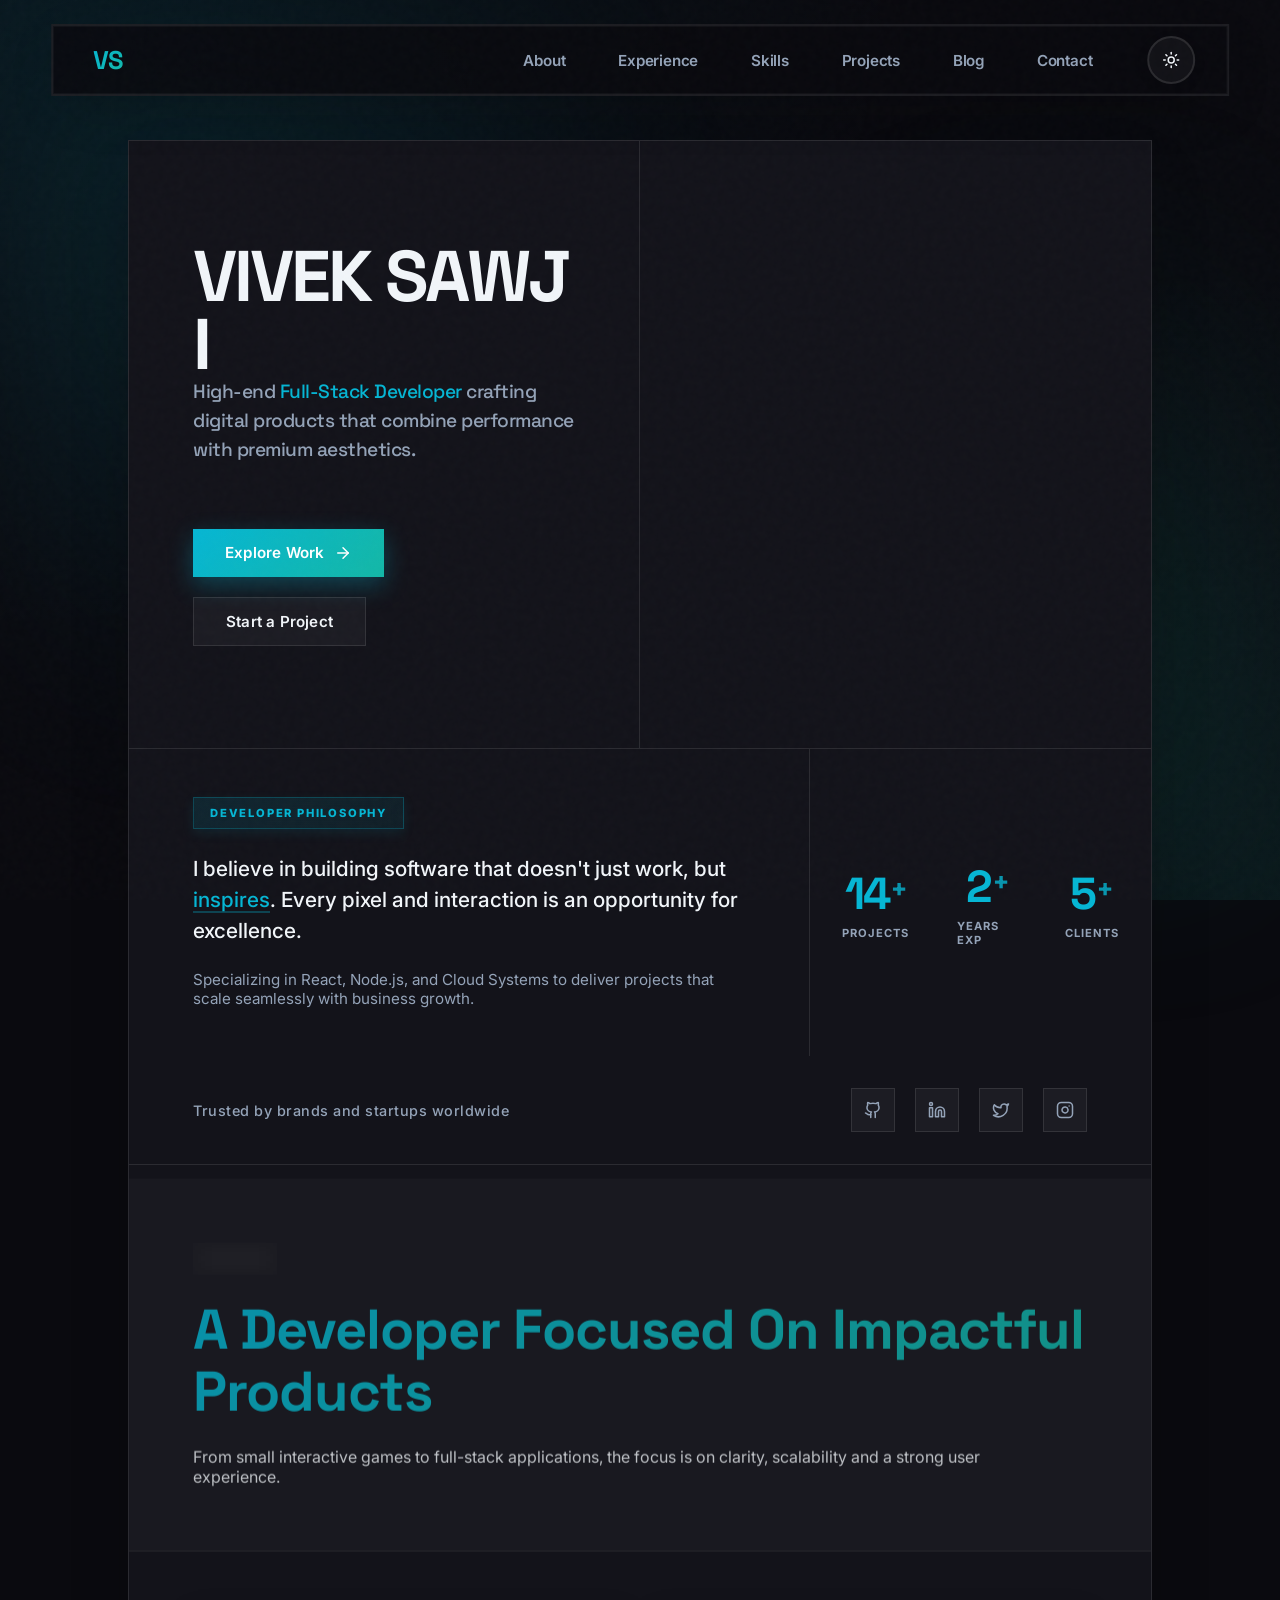
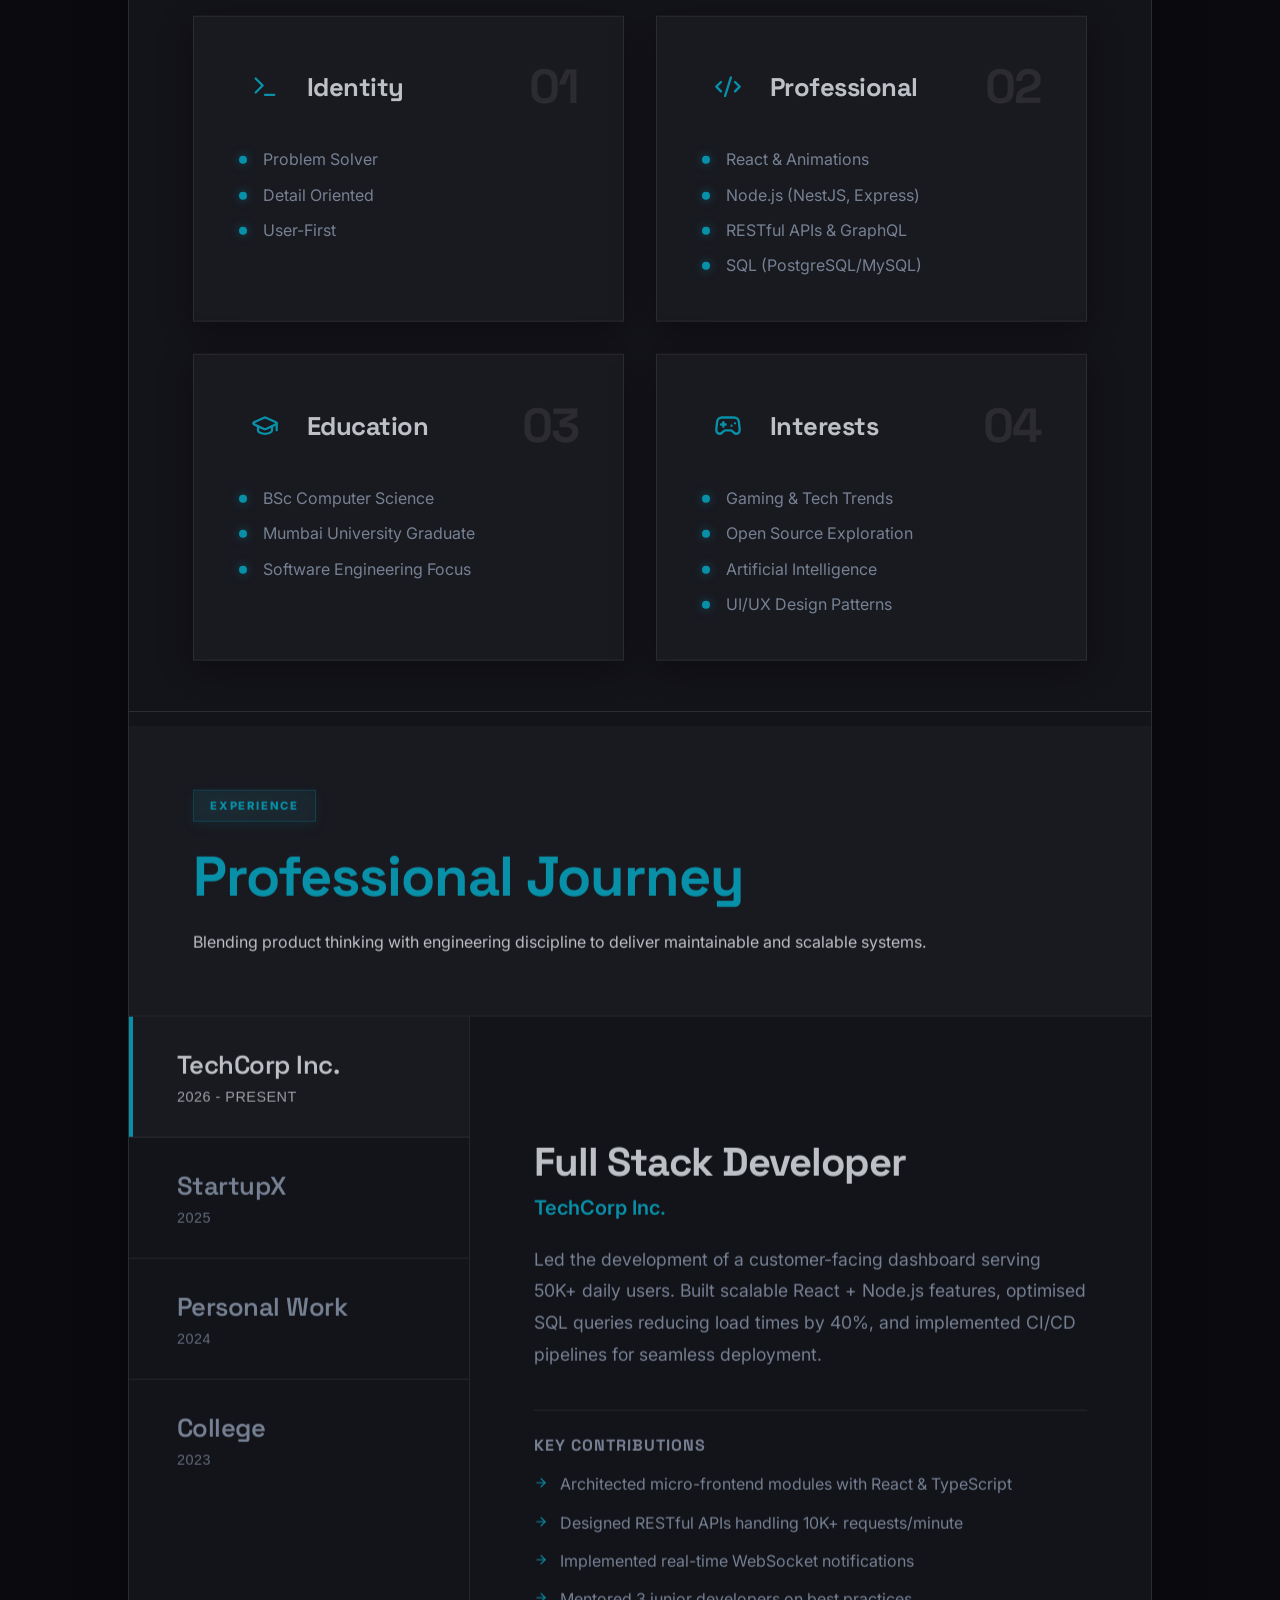
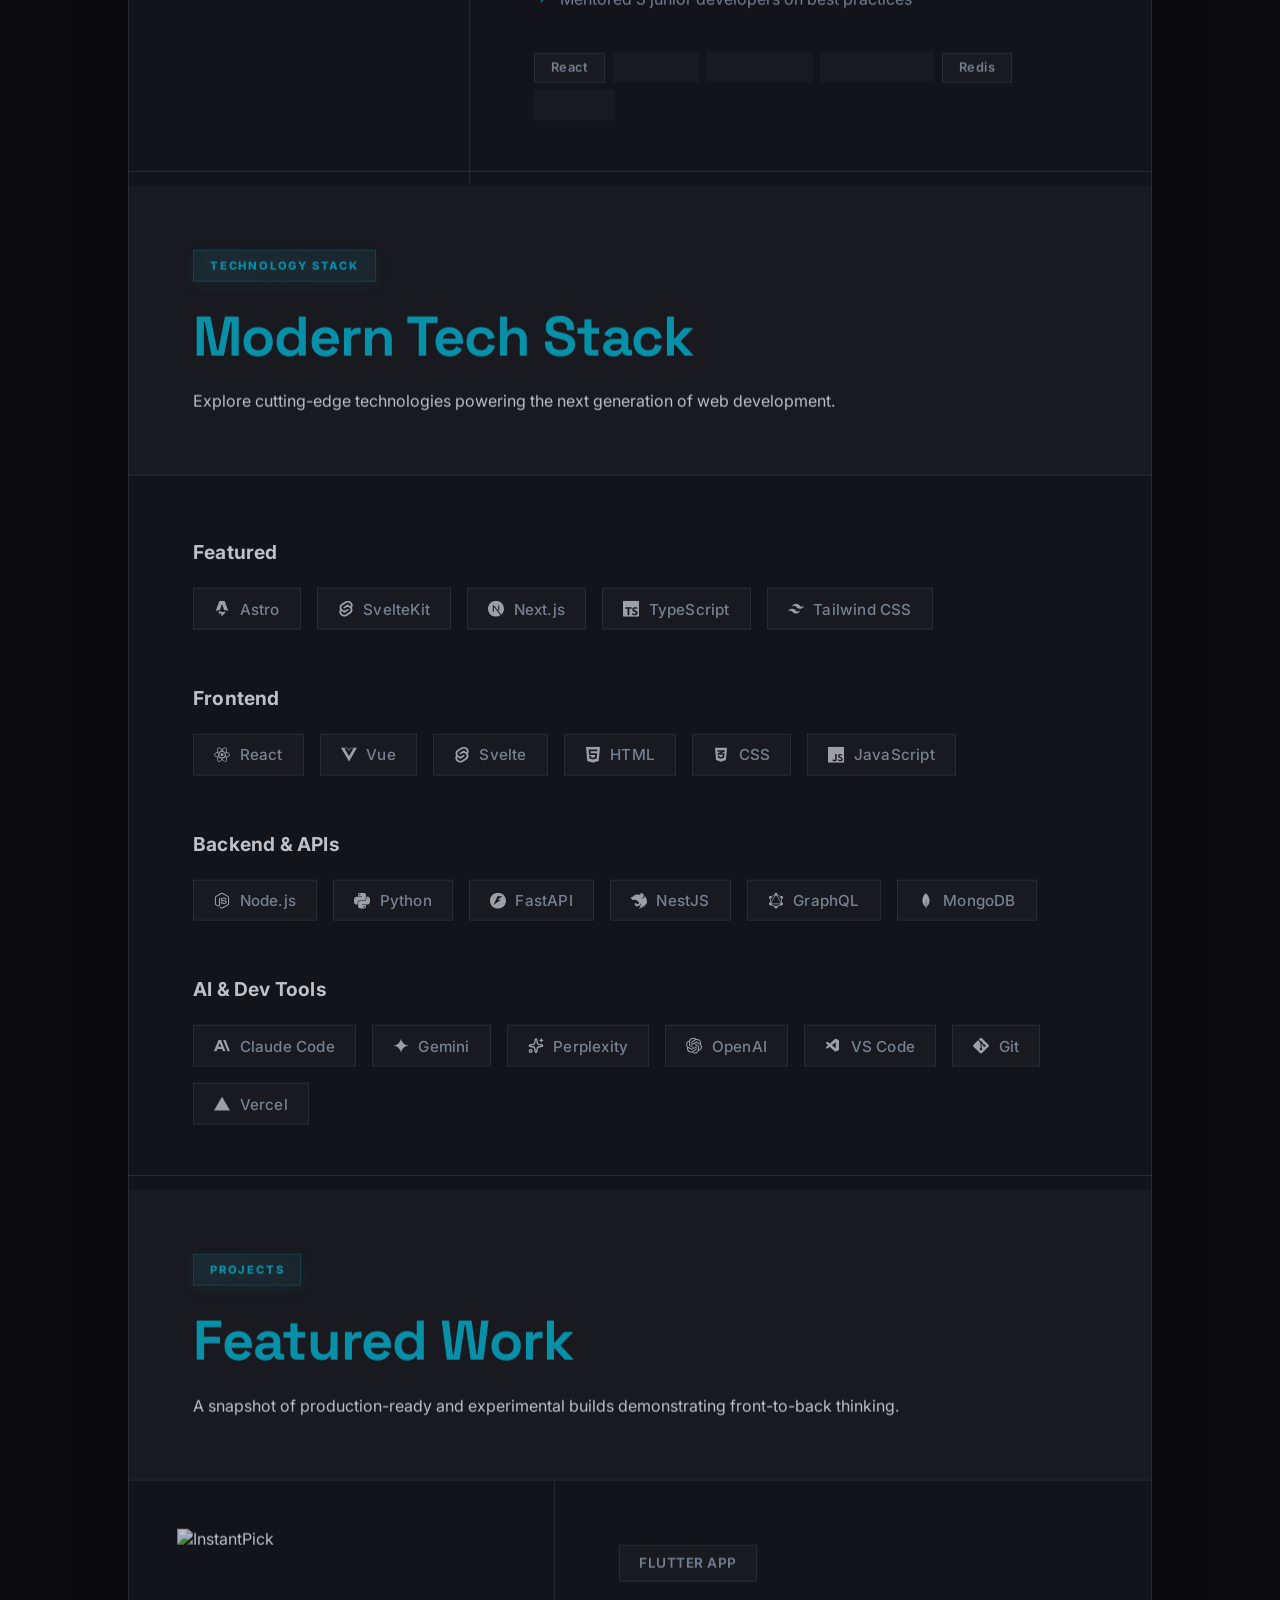
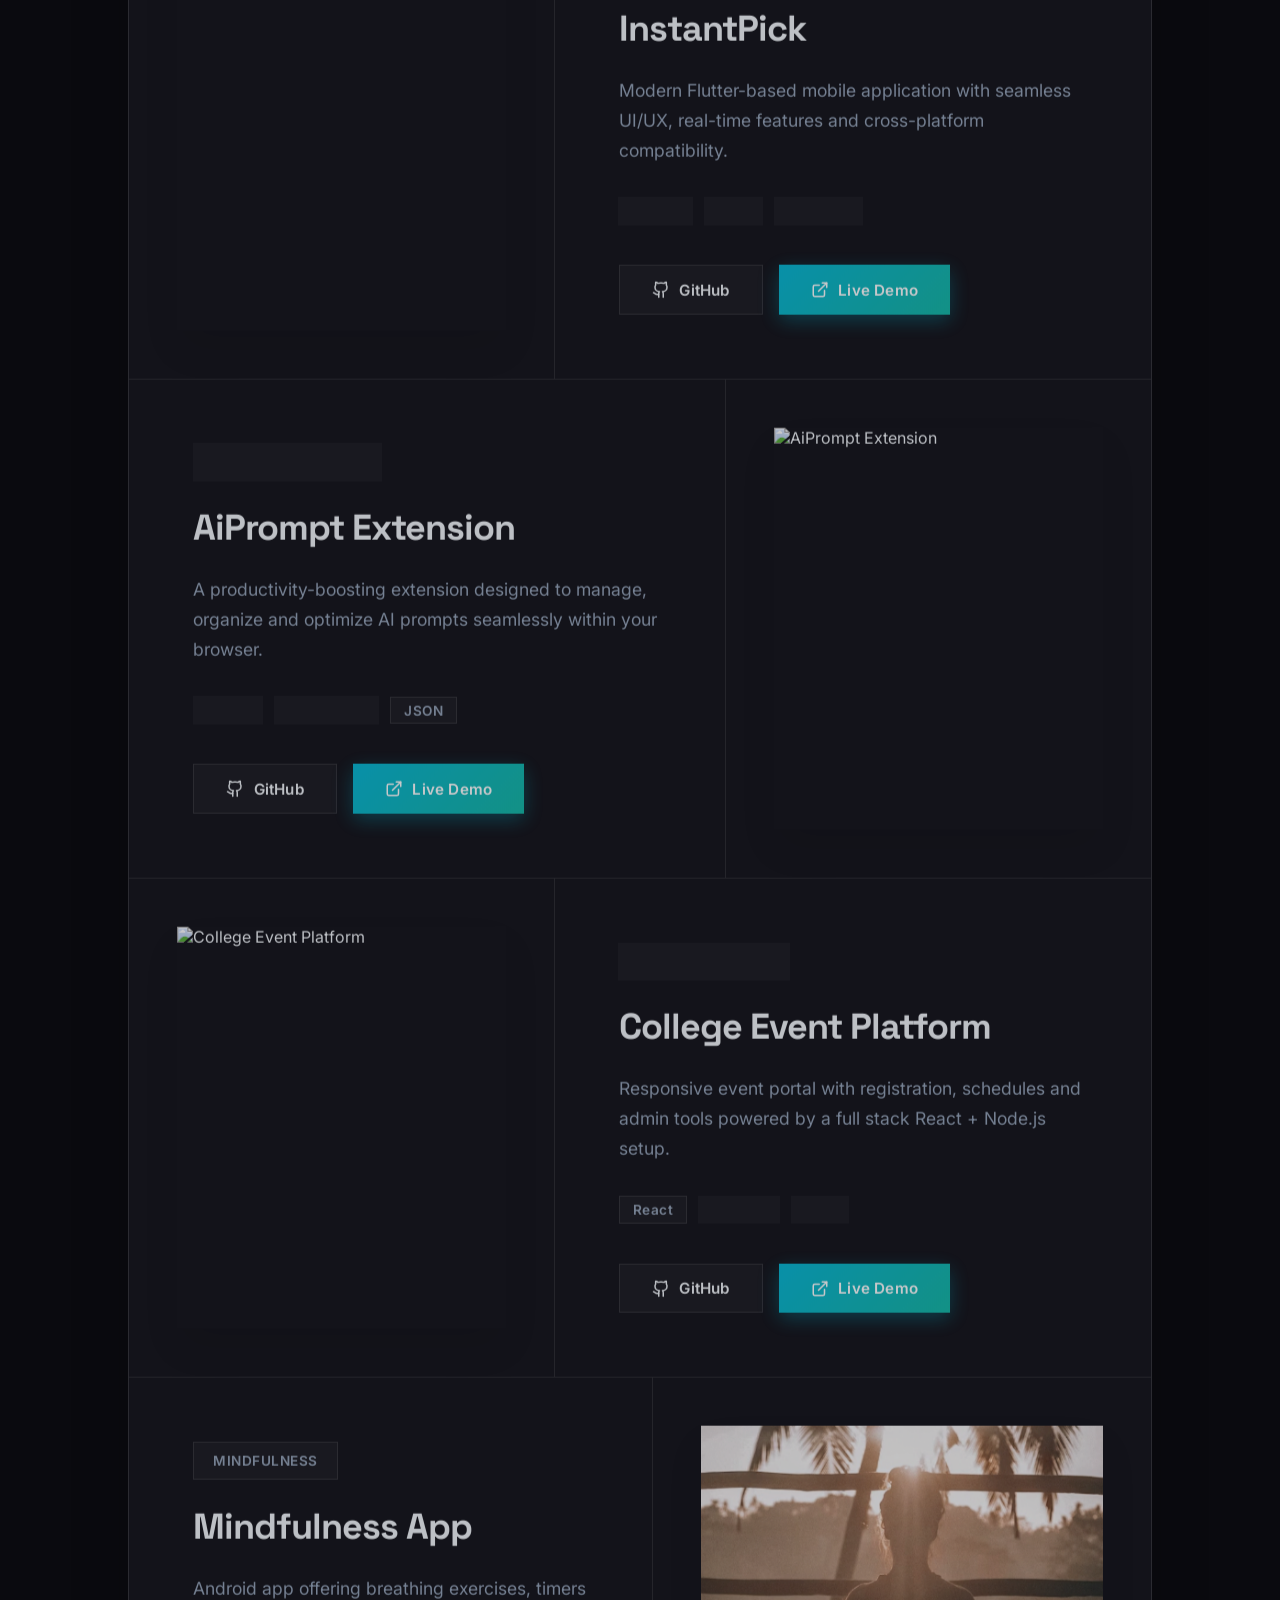
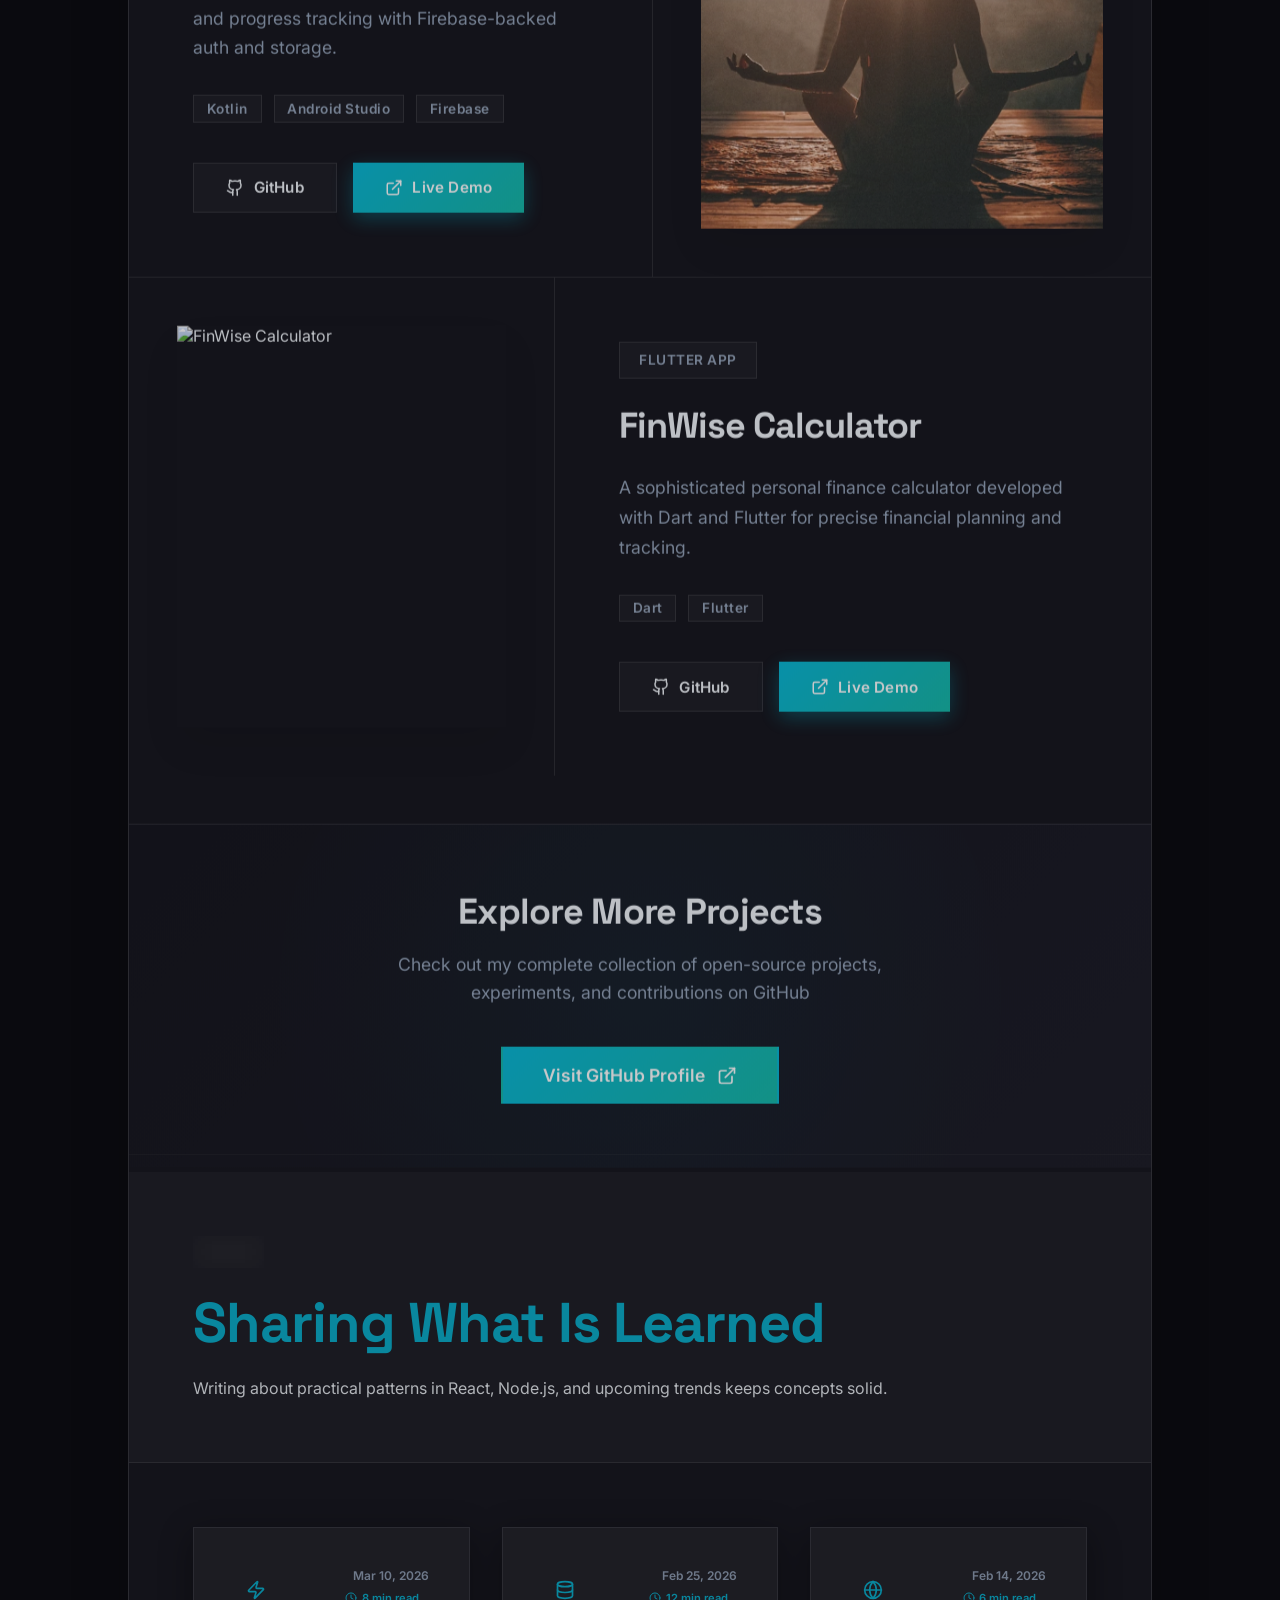
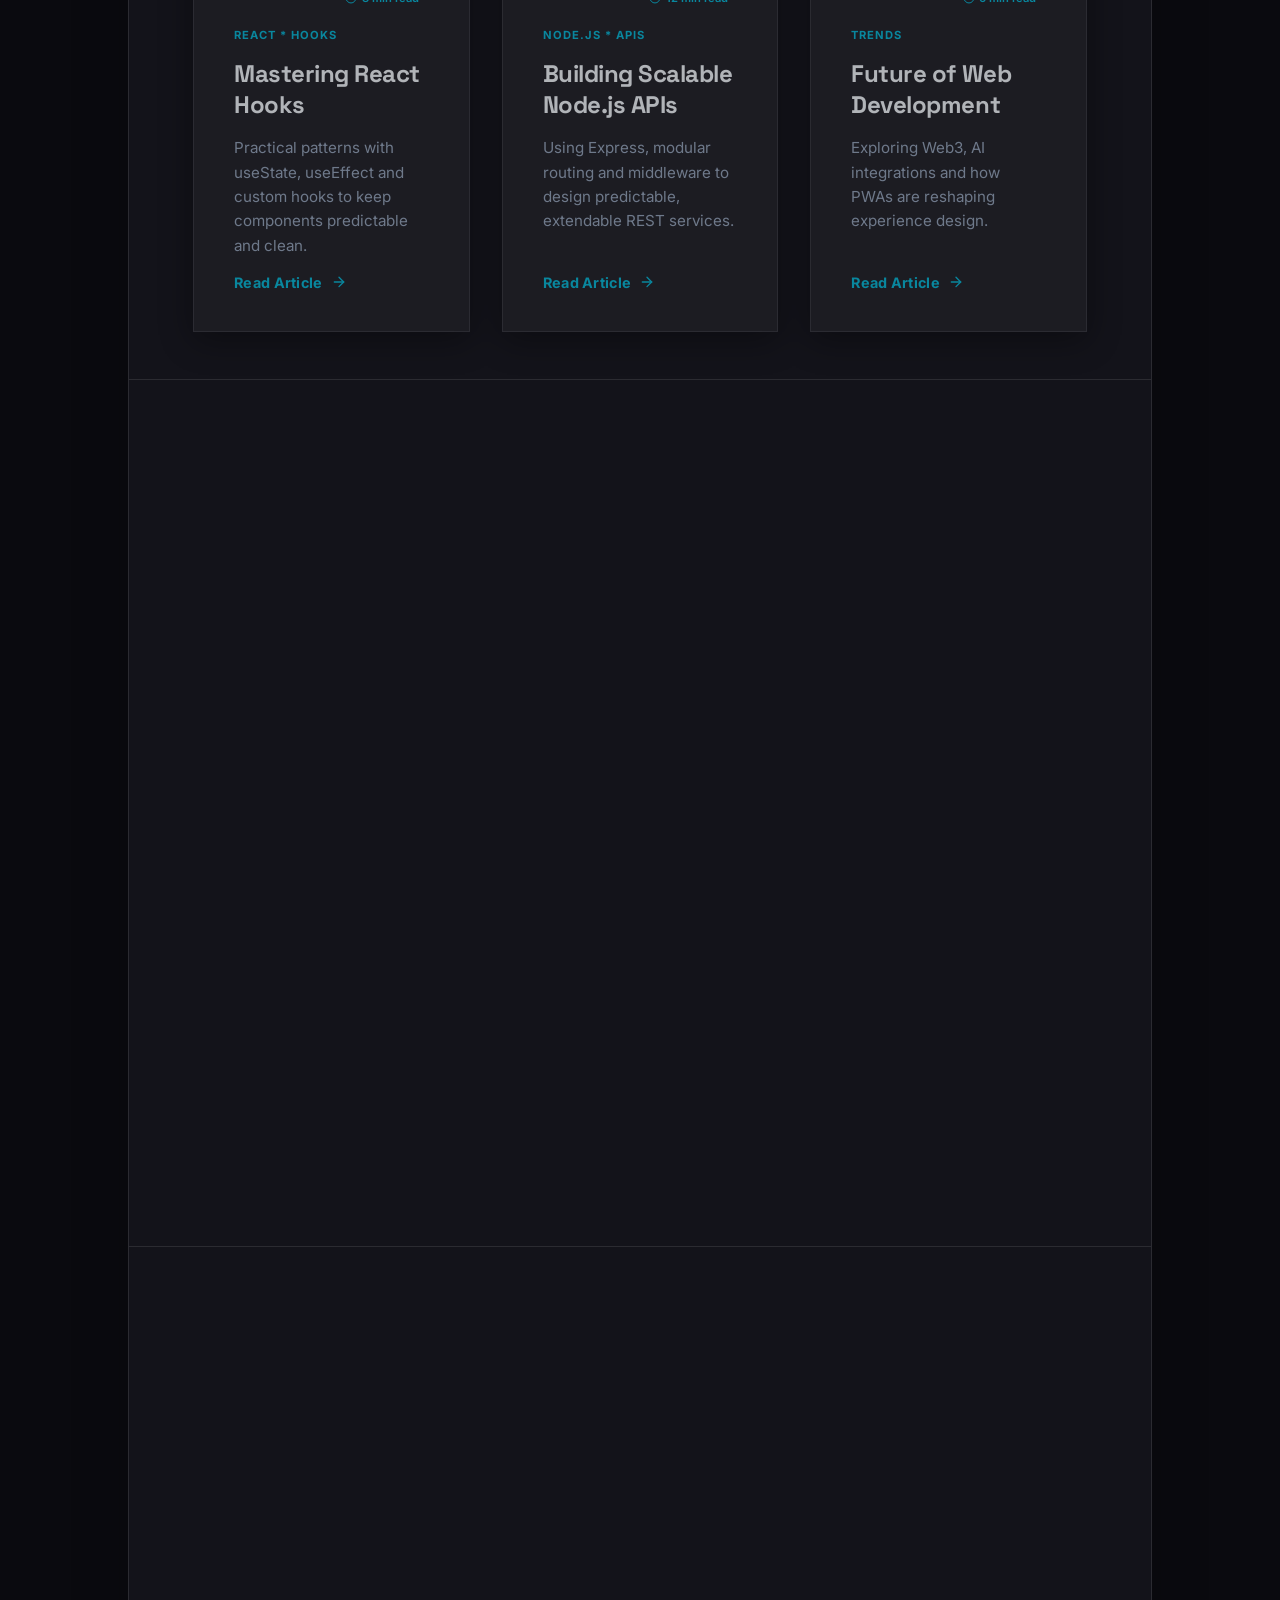
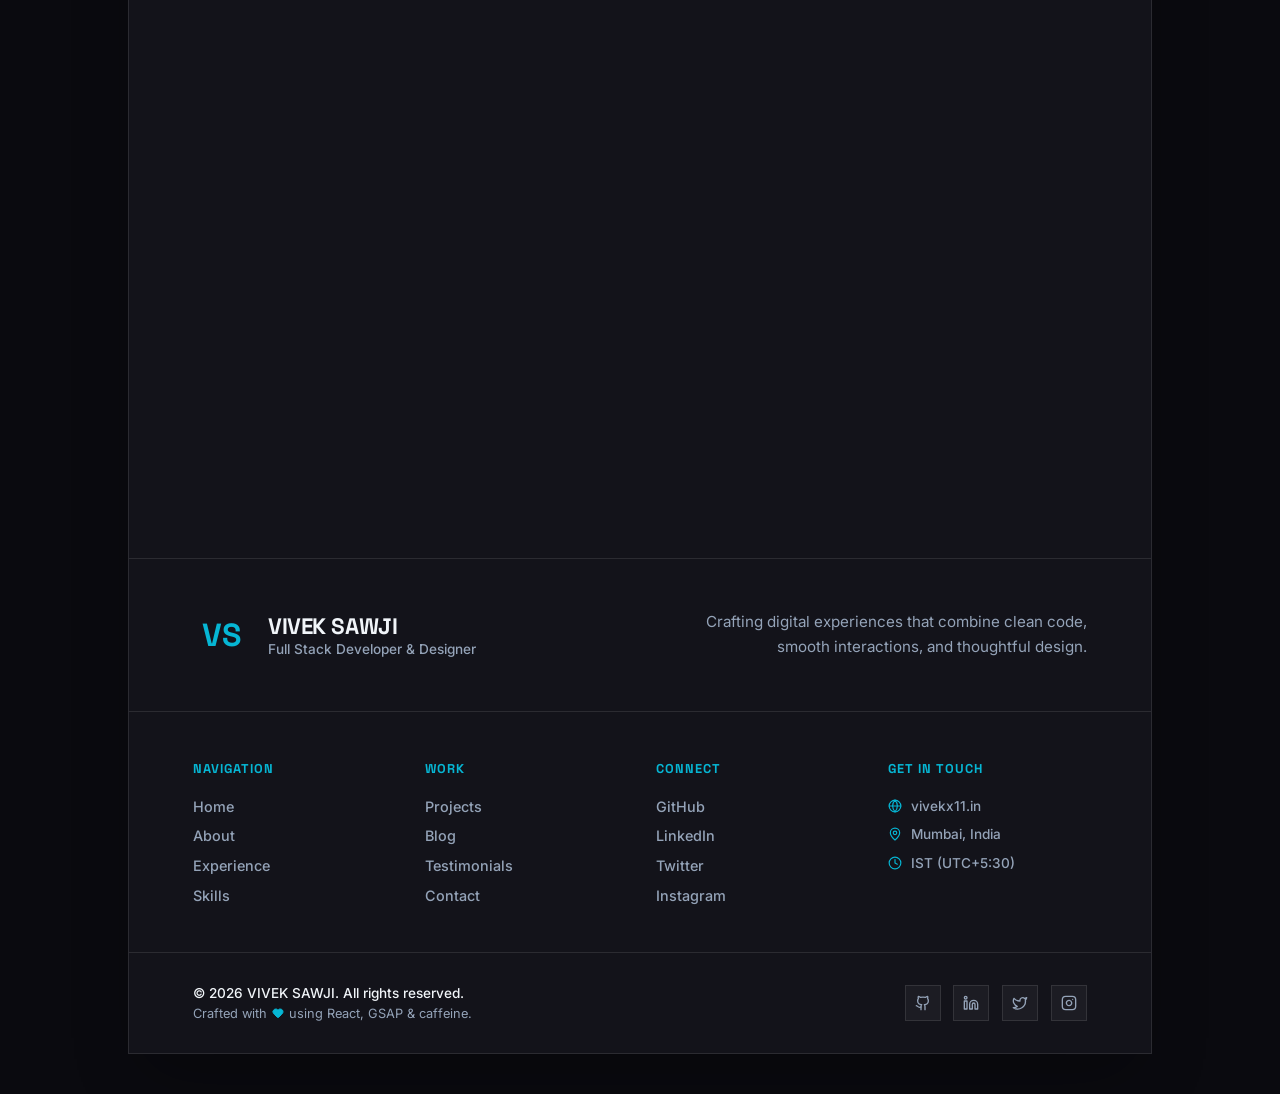
==== commit 96911078: "Update index.html" ====
--- a/index.html
+++ b/index.html
@@ -5,7 +5,7 @@
     <meta name="viewport" content="width=device-width, initial-scale=1.0" />
 
     <!-- Primary SEO -->
-    <title>Vivek Sawji | Full Stack Developer & Designer</title>
+    <title>Vivek Sawji | The Developer </title>
     <meta name="description" content="Vivek Sawji — Full Stack Developer based in Mumbai, India. Specialising in React, Node.js, TypeScript, and modern web applications. Available for freelance & full-time roles." />
     <meta name="keywords" content="Vivek Sawji, Full Stack Developer, React Developer, Node.js, Mumbai, Portfolio, Web Developer, Frontend, Backend, TypeScript" />
     <meta name="author" content="Vivek Sawji" />
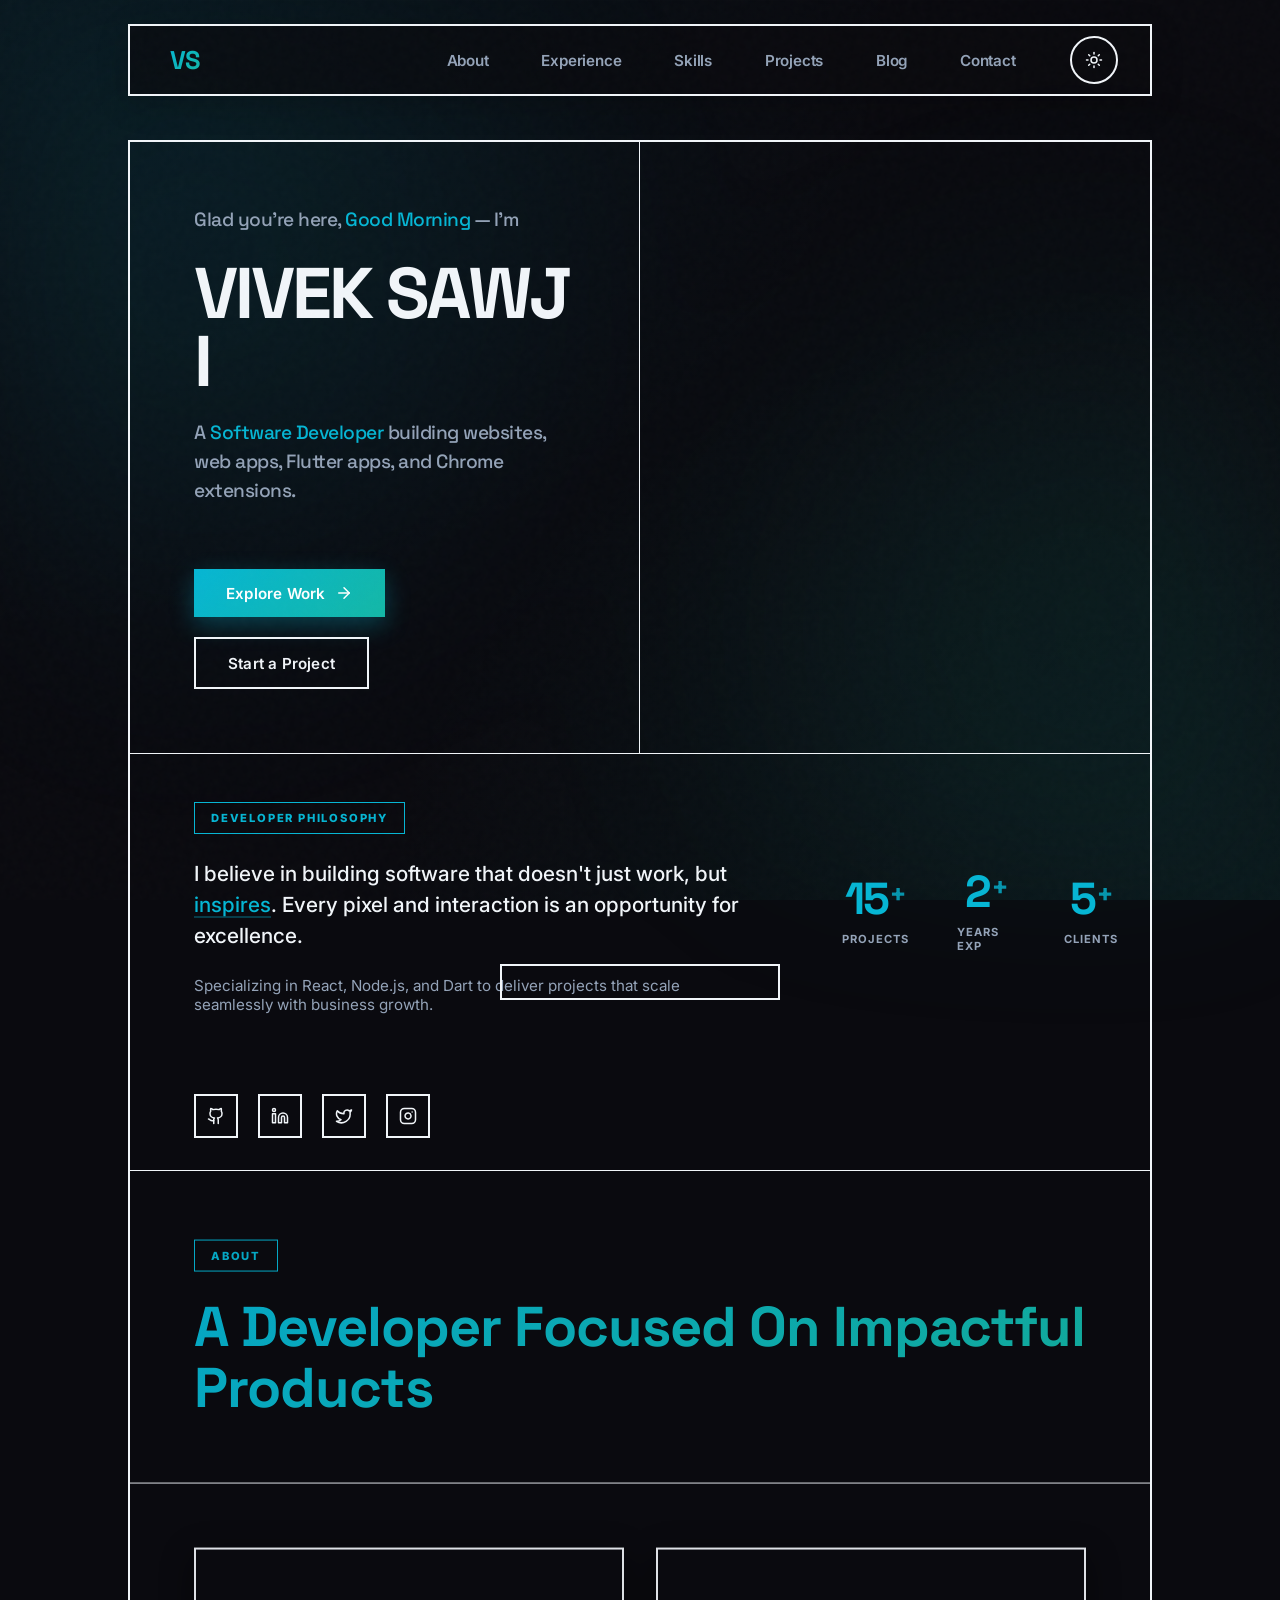
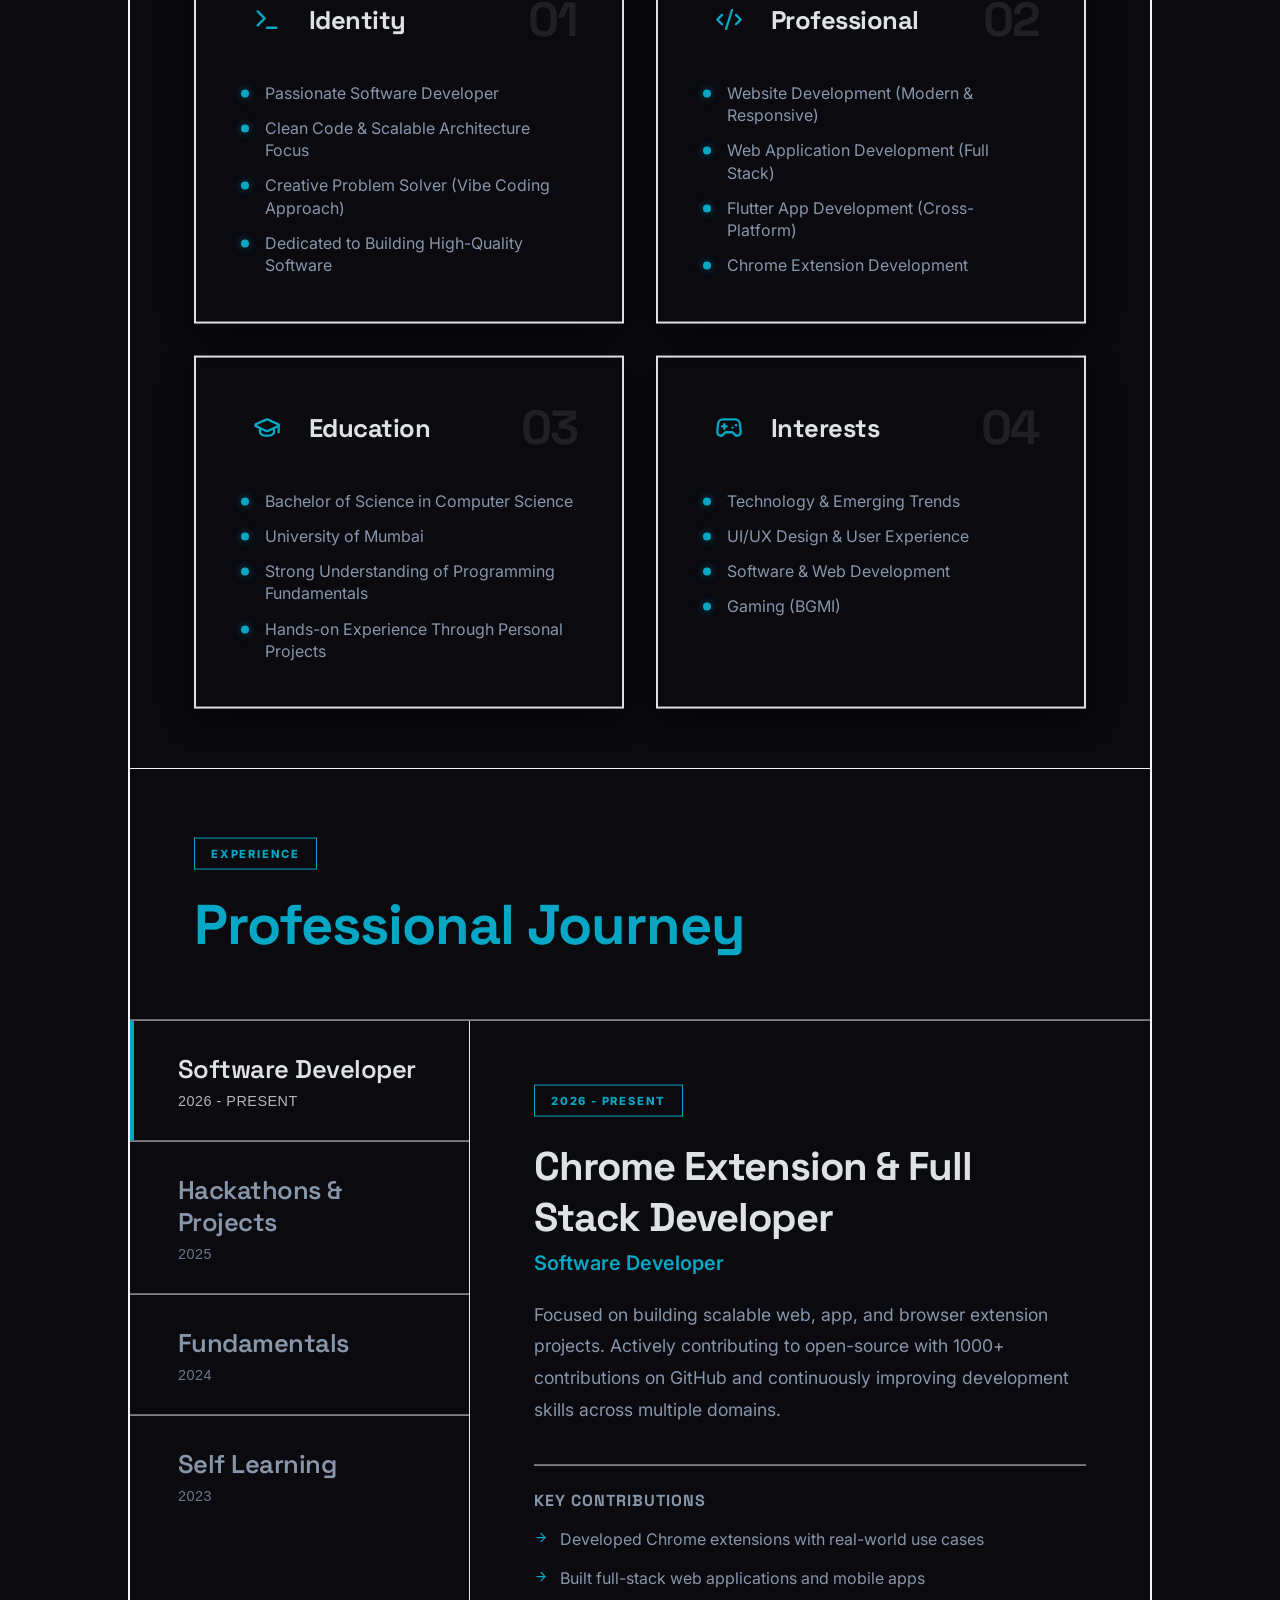
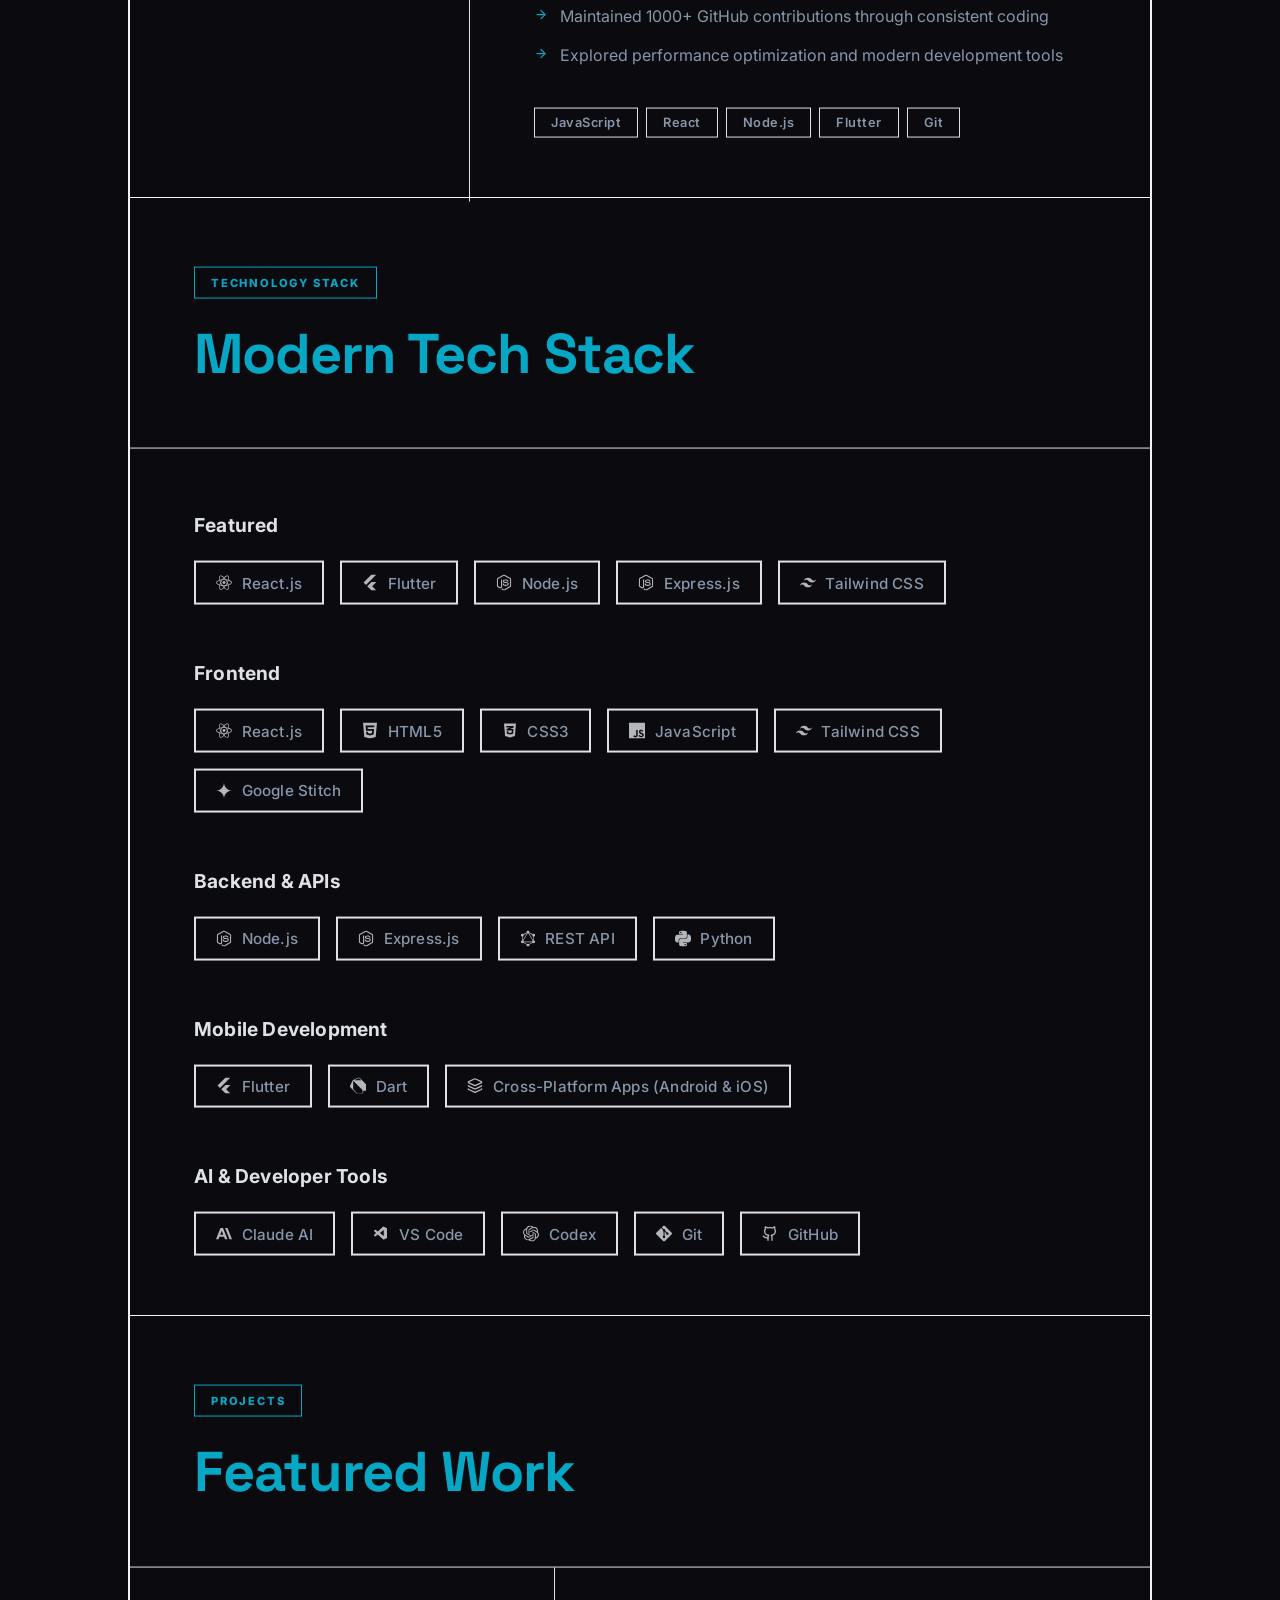
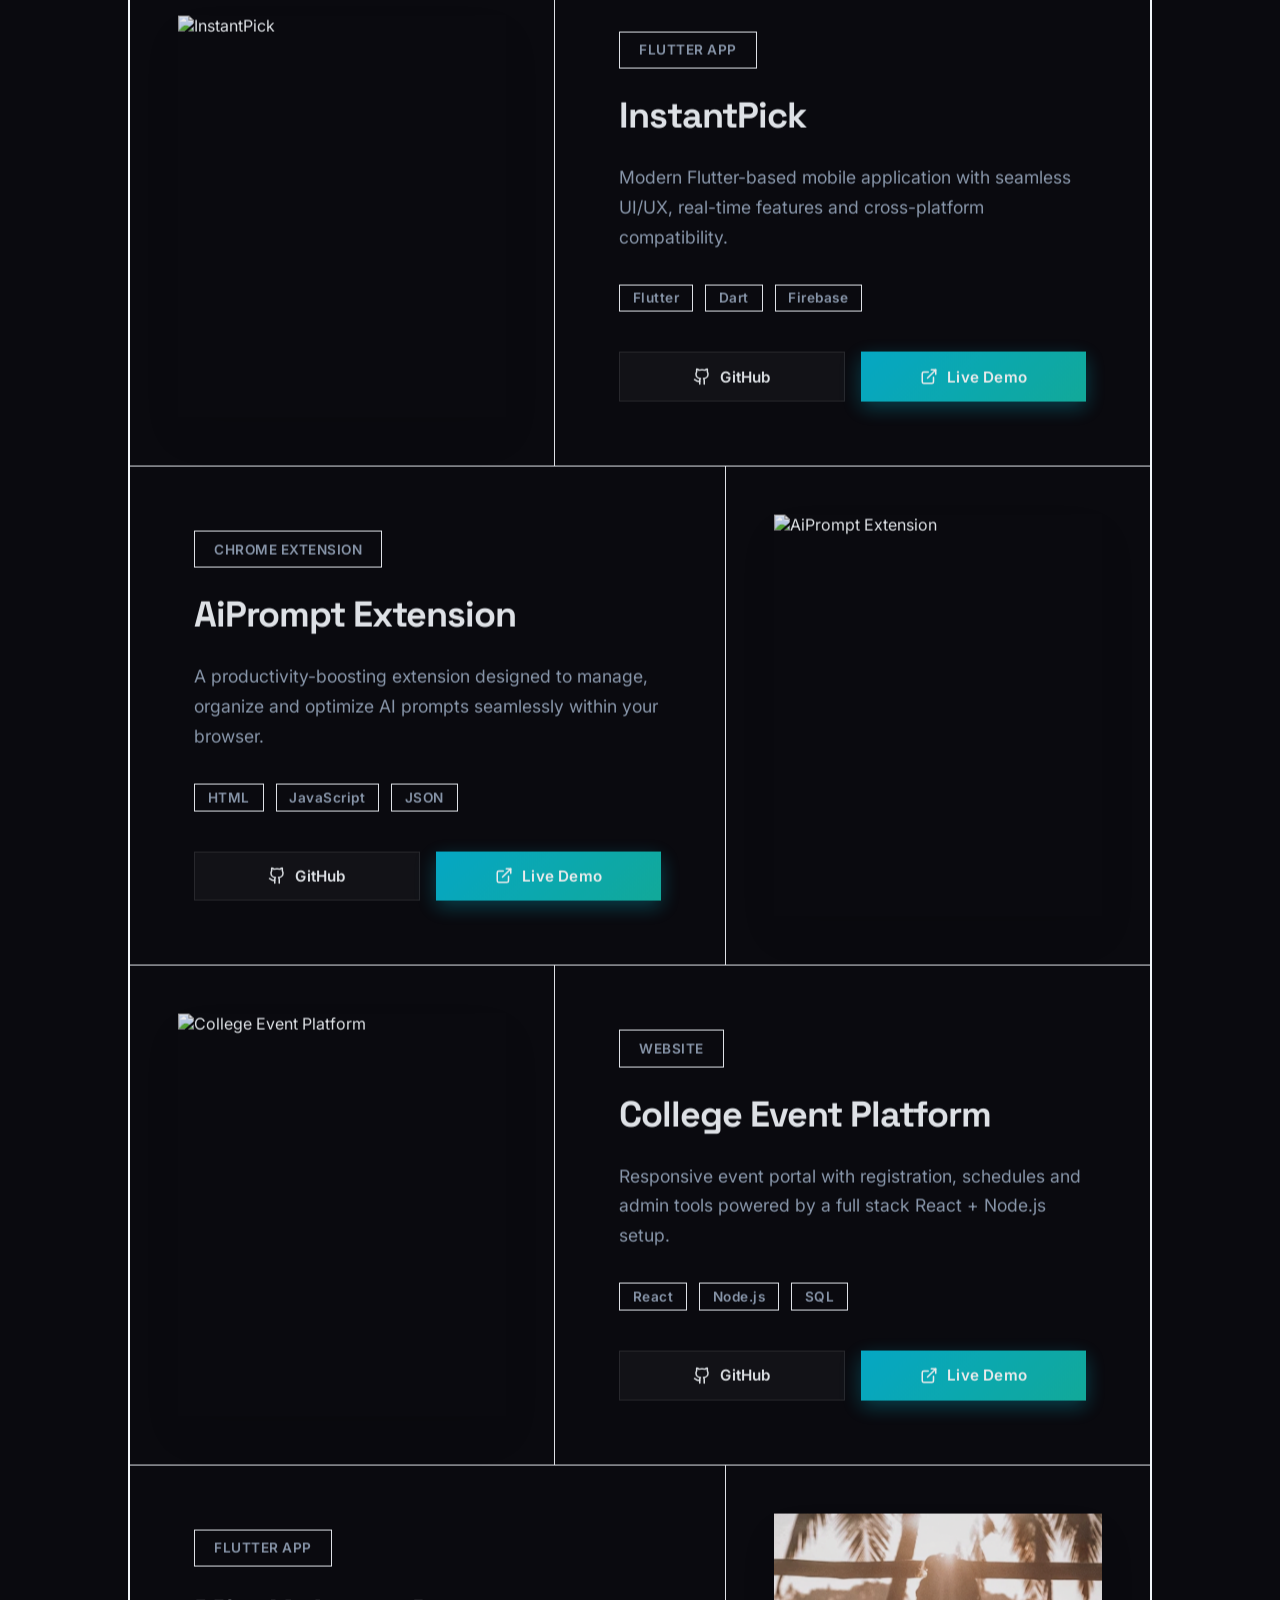
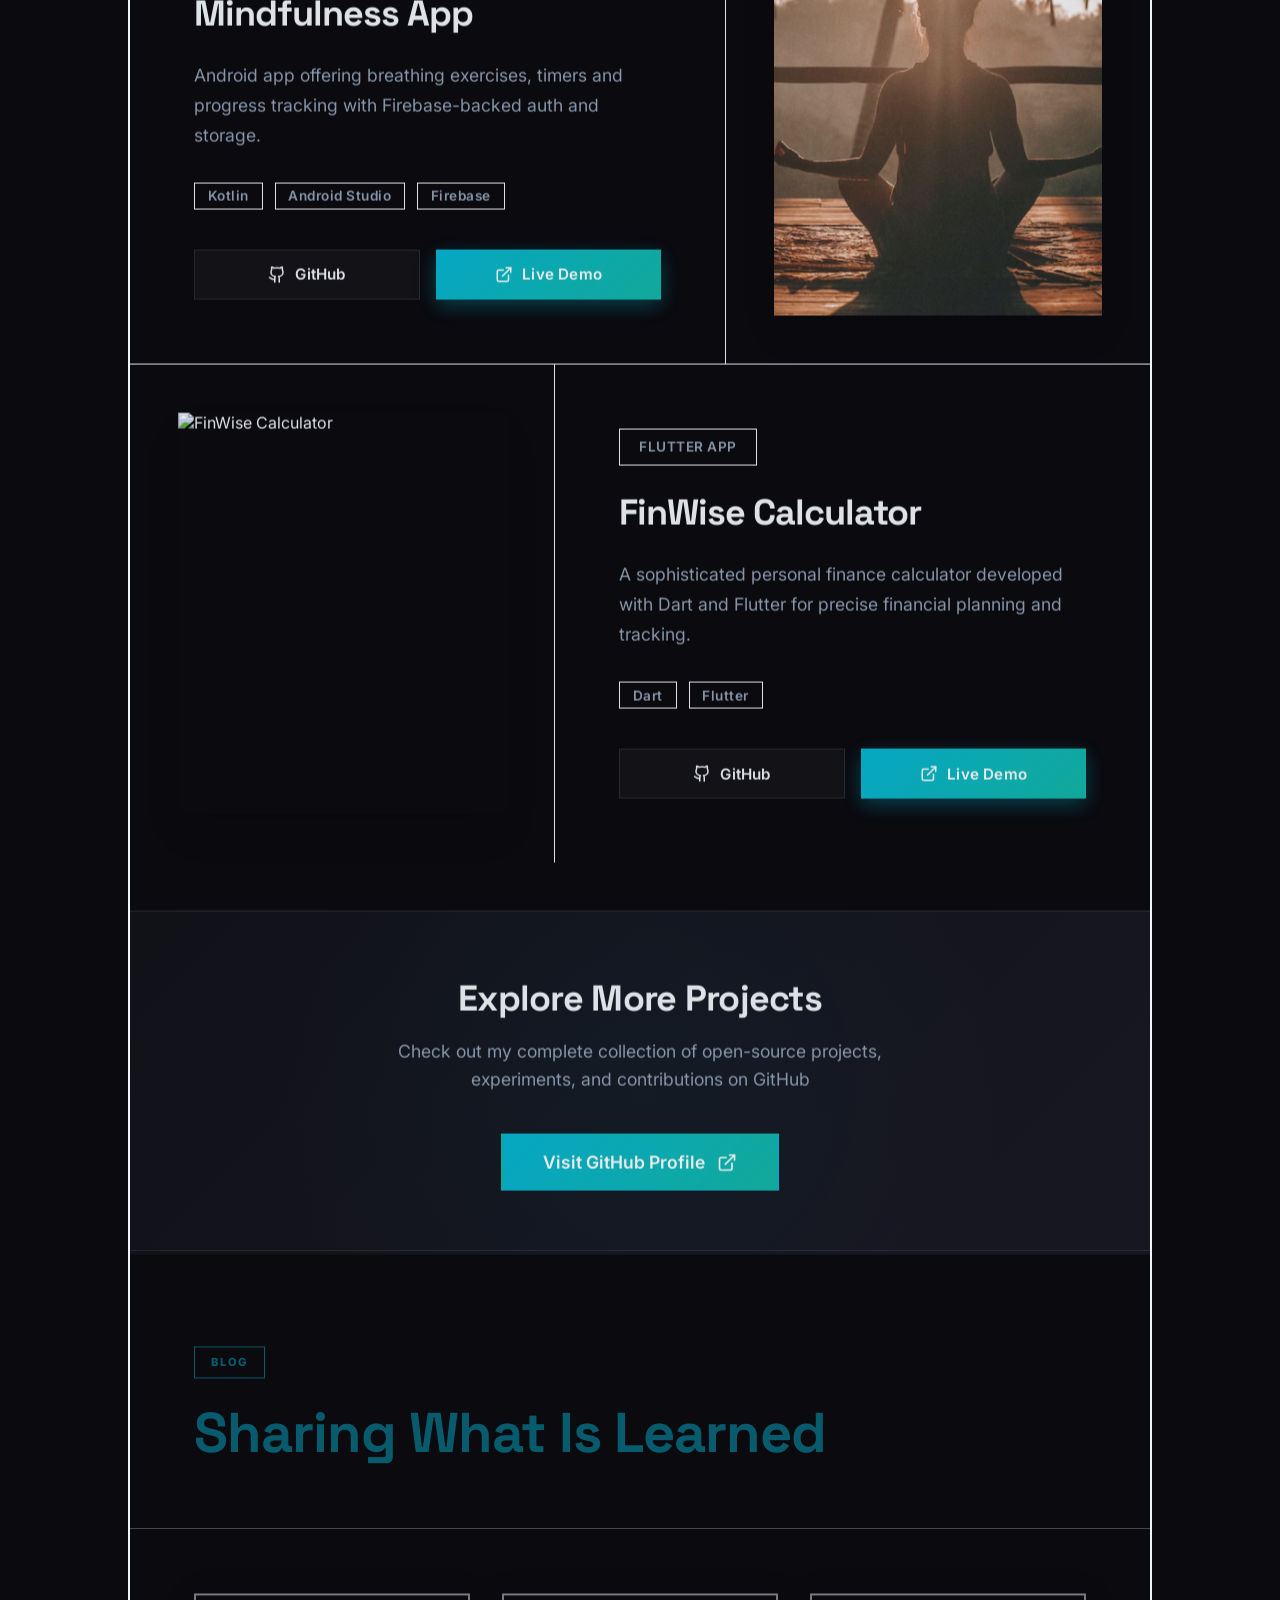
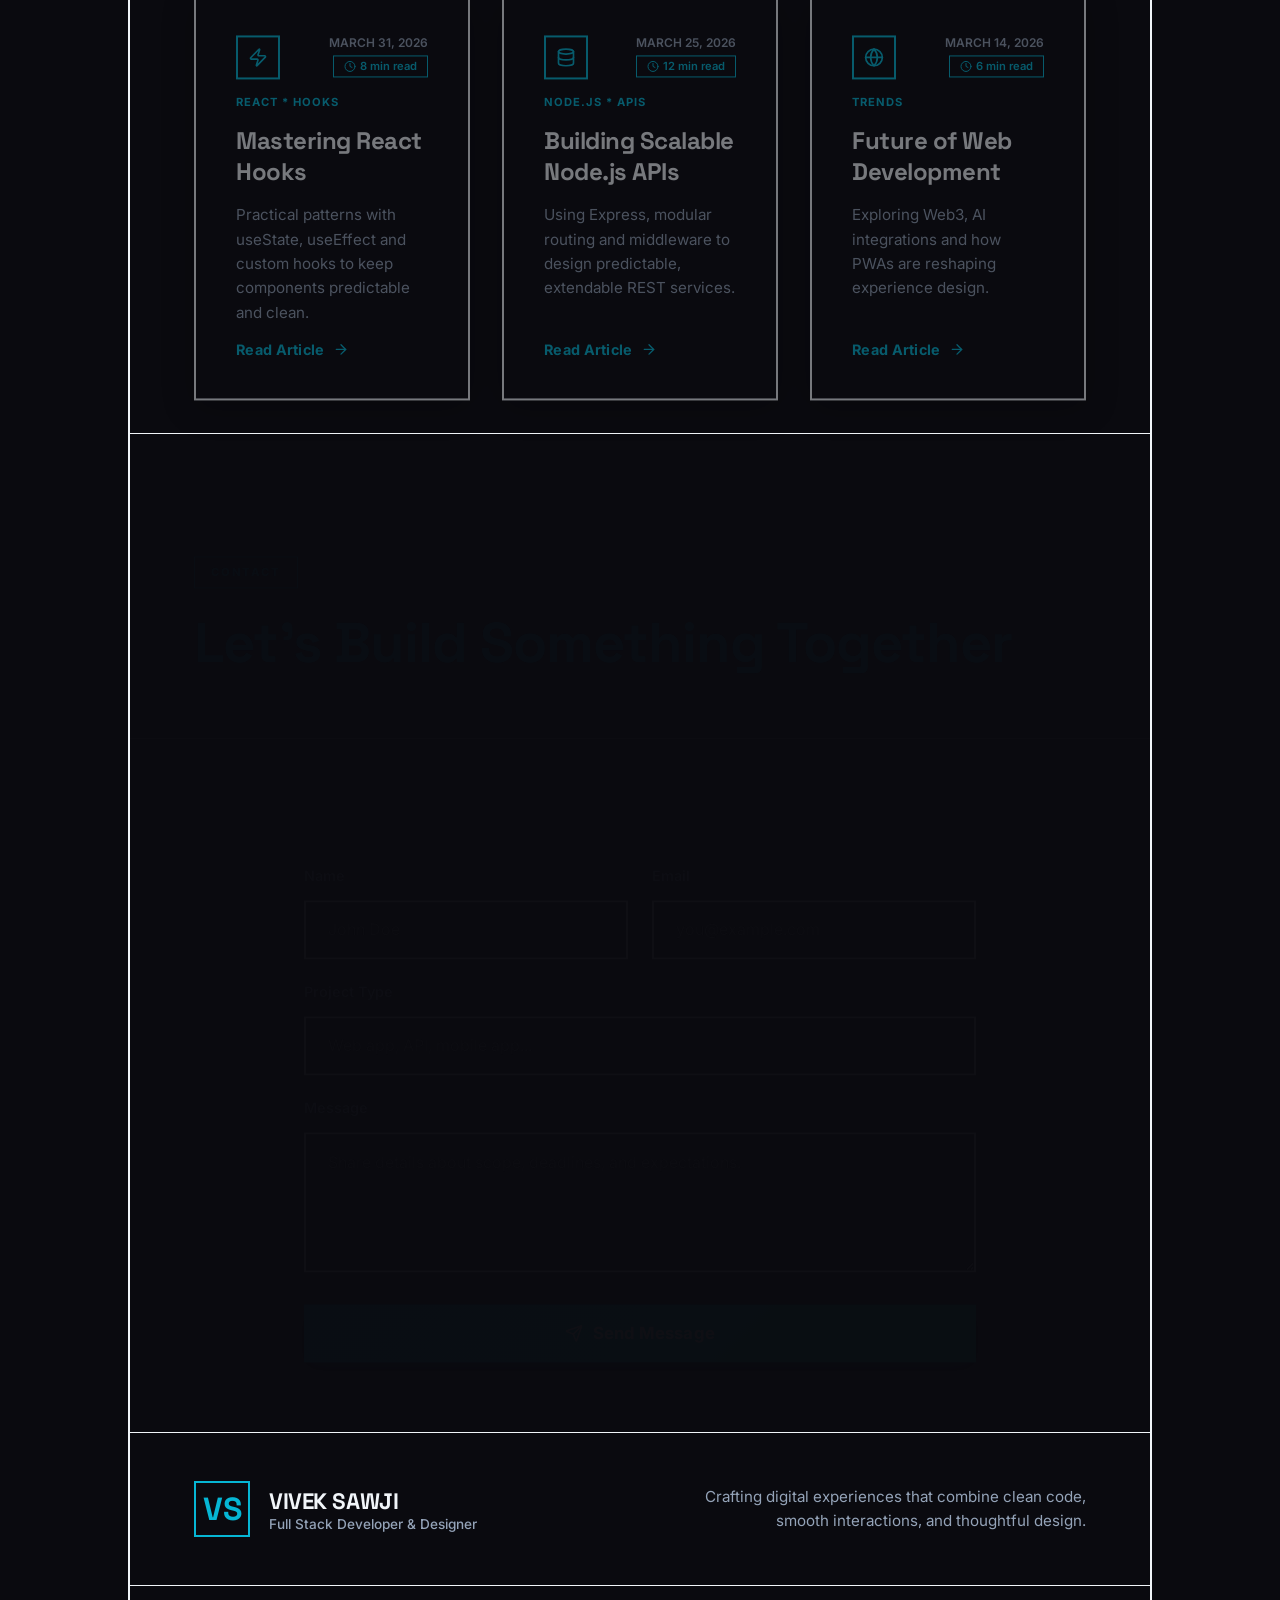
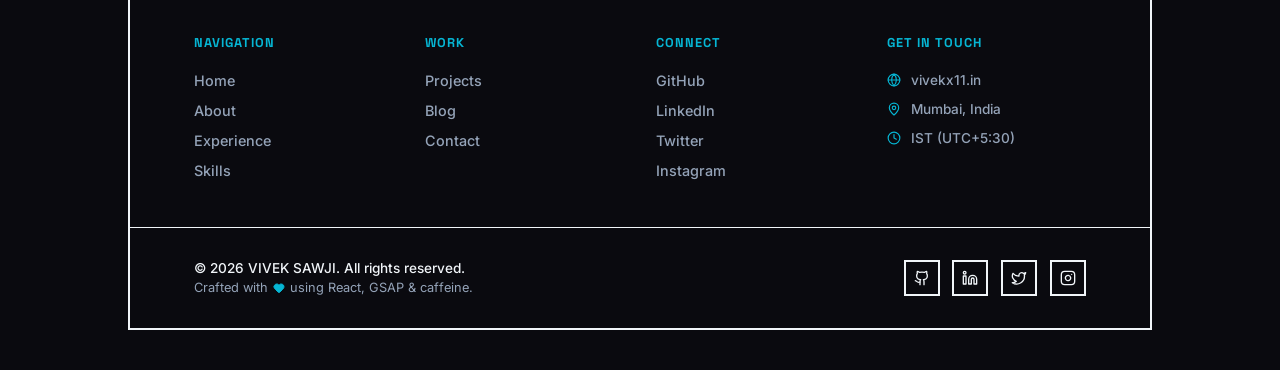
==== commit 20db597f: "Add files via upload" ====
--- a/index.html
+++ b/index.html
@@ -5,7 +5,7 @@
     <meta name="viewport" content="width=device-width, initial-scale=1.0" />
 
     <!-- Primary SEO -->
-    <title>Vivek Sawji | The Developer </title>
+    <title>Vivek Sawji | Full Stack Developer & Designer</title>
     <meta name="description" content="Vivek Sawji — Full Stack Developer based in Mumbai, India. Specialising in React, Node.js, TypeScript, and modern web applications. Available for freelance & full-time roles." />
     <meta name="keywords" content="Vivek Sawji, Full Stack Developer, React Developer, Node.js, Mumbai, Portfolio, Web Developer, Frontend, Backend, TypeScript" />
     <meta name="author" content="Vivek Sawji" />
@@ -65,11 +65,11 @@
       }
     }
     </script>
-    <script type="module" crossorigin src="/assets/index-BWmOneN2.js"></script>
-    <link rel="stylesheet" crossorigin href="/assets/index-COGRM1Gr.css">
+    <script type="module" crossorigin src="/assets/index-cAVD3b9y.js"></script>
+    <link rel="stylesheet" crossorigin href="/assets/index-CaJOC_vp.css">
   </head>
   <body>
-    <div id="root"></div>
+    <div id="root"></div> 
   </body>
 </html>
--- a/assets/index-CaJOC_vp.css
+++ b/assets/index-CaJOC_vp.css
@@ -0,0 +1 @@
+:root{--font-sans:"Inter", sans-serif;--font-display:"Space Grotesk", sans-serif;--accent-primary:#06b6d4;--accent-secondary:#14b8a6;--accent-tertiary:#22d3ee;--accent-primary-rgb:6, 182, 212;--bg-primary:#0a0a0f;--bg-secondary:#13131a;--bg-tertiary:#1a1a24;--card-bg:#ffffff0a;--glass-bg:#13131acc;--glass-panel:#ffffff0f;--border-color:#ffffff1a;--border-glow:#06b6d433;--border-hover:#06b6d466;--text-primary:#f1f5f9;--text-secondary:#94a3b8;--text-tertiary:#64748b;--nav-bg:#0a0a0fd9;--nav-border:#ffffff14;--btn-hover-bg:#f8fafc;--btn-hover-text:#0a0a0f;--noise-opacity:.02;--image-overlay:#000000b3;--bottom-section-bg:#13131a99;--success:#10b981;--warning:#f59e0b;--error:#ef4444;--glow-1:#06b6d414;--glow-2:#14b8a614;--panel-shadow:0 8px 32px #00000080}[data-theme=light]{--accent-primary:#4f46e5;--accent-secondary:#7c3aed;--accent-tertiary:#db2777;--accent-primary-rgb:79, 70, 229;--bg-primary:#f8fafc;--bg-secondary:#f1f5f9;--bg-tertiary:#e2e8f0;--card-bg:#ffffffe6;--glass-bg:#f8fafcf2;--glass-panel:#fffffff2;--border-color:#0f172a1a;--border-glow:#4f46e526;--border-hover:#4f46e54d;--text-primary:#0f172a;--text-secondary:#475569;--text-tertiary:#64748b;--nav-bg:#f8fafcd9;--nav-border:#0f172a14;--btn-hover-bg:#0f172a;--btn-hover-text:#fff;--noise-opacity:.008;--image-overlay:#ffffff80;--bottom-section-bg:#e2e8f0;--success:#059669;--warning:#d97706;--error:#dc2626;--glow-1:#4f46e50f;--glow-2:#7c3aed0f;--panel-shadow:0 10px 40px -10px #00000014, 0 4px 6px -4px #0000000a}*{box-sizing:border-box;margin:0;padding:0}html{scroll-behavior:smooth}html.lenis,html.lenis body{height:auto}.lenis.lenis-smooth{scroll-behavior:auto!important}.lenis.lenis-smooth [data-lenis-prevent]{overscroll-behavior:contain}.lenis.lenis-stopped{overflow:hidden}.lenis.lenis-smooth iframe{pointer-events:none}body{font-family:var(--font-sans);background-color:var(--bg-primary);color:var(--text-primary);-webkit-font-smoothing:antialiased;-moz-osx-font-smoothing:grayscale;background-image:radial-gradient(at 0% 0%, var(--glow-1) 0px, transparent 50%), radial-gradient(at 100% 100%, var(--glow-2) 0px, transparent 50%);background-attachment:fixed;min-height:100vh;transition:background-color .4s,color .4s;overflow-x:hidden}h1,h2,h3,h4,h5,h6{font-family:var(--font-display);letter-spacing:-.02em}a{color:inherit;text-decoration:none}::-webkit-scrollbar{width:8px}::-webkit-scrollbar-track{background:var(--bg-primary)}::-webkit-scrollbar-thumb{background:var(--border-color);border-radius:10px}::-webkit-scrollbar-thumb:hover{background:var(--text-secondary)}.custom-cursor{border:1px solid var(--accent-primary);pointer-events:none;z-index:9999;border-radius:0;width:36px;height:36px;transition:width .3s,height .3s,background-color .3s,border-color .3s;display:none;position:fixed;top:0;left:0;transform:translate(-50%,-50%)}.custom-cursor.hovering{background-color:var(--border-glow);width:50px;height:50px}.custom-cursor-dot{background:var(--accent-primary);pointer-events:none;z-index:10000;border-radius:0;width:8px;height:8px;transition:transform .2s,background .3s;display:none;position:fixed;top:0;left:0;transform:translate(-50%,-50%)}.custom-cursor-dot.hovering{transform:translate(-50%,-50%)scale(0)}.noise-overlay{pointer-events:none;z-index:9998;width:100vw;height:100vh;opacity:var(--noise-opacity);background-image:url("data:image/svg+xml,%3Csvg viewBox='0 0 200 200' xmlns='http://www.w3.org/2000/svg'%3E%3Cfilter id='noiseFilter'%3E%3CfeTurbulence type='fractalNoise' baseFrequency='0.65' numOctaves='3' stitchTiles='stitch'/%3E%3C/filter%3E%3Crect width='100%25' height='100%25' filter='url(%23noiseFilter)'/%3E%3C/svg%3E");transition:opacity .4s;position:fixed;top:0;left:0}.glow-bg{z-index:-1;background:radial-gradient(circle at 15% 30%, var(--glow-1), transparent 40%), radial-gradient(circle at 85% 70%, var(--glow-2), transparent 40%);filter:blur(80px);width:100vw;height:100vh;position:fixed;top:0;left:0}.text-gradient{background:linear-gradient(135deg, var(--accent-primary) 0%, var(--accent-secondary) 100%);-webkit-text-fill-color:transparent;-webkit-background-clip:text;background-clip:text}.glass-panel{background:var(--glass-panel);-webkit-backdrop-filter:blur(32px)saturate(180%);border:1.5px solid var(--border-color);box-shadow:var(--panel-shadow);border-radius:0;transition:all .5s cubic-bezier(.16,1,.3,1)}.hover-glow:hover{box-shadow:0 0 48px var(--border-glow);border-color:var(--border-hover);transform:translateY(-6px)scale(1.01)}.btn-shine{position:relative;overflow:hidden}.btn-shine:after{content:"";pointer-events:none;opacity:0;background:linear-gradient(45deg,#0000 0%,#ffffff1a 45%,#ffffff4d 50%,#ffffff1a 55%,#0000 100%);width:200%;height:200%;transition:all .6s;position:absolute;top:-50%;left:-50%;transform:rotate(45deg)}.btn-shine:hover:after{opacity:1;top:-20%;left:-20%}.app{will-change:auto;width:100%}a,button,input,textarea,select{transition:all .3s cubic-bezier(.16,1,.3,1)}@media (prefers-reduced-motion:reduce){*,:before,:after{transition-duration:.01ms!important;animation-duration:.01ms!important;animation-iteration-count:1!important}}.theme-transition-overlay{z-index:9999;pointer-events:none;width:100%;height:100%;display:flex;position:fixed;top:0;left:0}.theme-transition-stair{flex:1;height:100%;animation:.8s cubic-bezier(.65,0,.35,1) forwards stairSlide;transform:translateY(-100%)}@keyframes stairSlide{0%{transform:translateY(-100%)}50%{transform:translateY(0)}to{transform:translateY(100%)}}.text-accent{color:var(--accent-primary)}.text-secondary{color:var(--text-secondary);transition:color .4s}.text-primary{color:var(--text-primary);transition:color .4s}.mb-2{margin-bottom:.5rem}.mb-3{margin-bottom:1rem}.mb-4{margin-bottom:1.5rem}.mb-6{margin-bottom:2.5rem}.mt-2{margin-top:.5rem}.mt-4{margin-top:1.5rem}.mt-6{margin-top:2.5rem}.navbar{-webkit-backdrop-filter:blur(20px)saturate(180%);border:2px solid var(--text-primary);z-index:100;background:#0a0a0fb3;border-radius:0;width:80%;max-width:1400px;height:72px;transition:all .4s cubic-bezier(.16,1,.3,1);position:fixed;top:24px;left:50%;transform:translate(-50%);box-shadow:0 8px 32px #0003}[data-theme=light] .navbar{border-color:var(--text-primary);background:#ffffffb3;box-shadow:0 8px 32px #0000001a}.navbar:hover{border-color:var(--text-primary);box-shadow:0 12px 40px #00000040}.navbar-container{justify-content:space-between;align-items:center;width:100%;height:100%;padding:0 2rem 0 2.5rem;display:flex}.logo{color:var(--text-primary);font-size:1.6rem;font-weight:900;font-family:var(--font-display);letter-spacing:-1px;background:0 0;border:none;align-items:center;gap:.75rem;padding:0;transition:all .3s;display:flex;position:relative;overflow:hidden}.logo:hover{transform:scale(1.05)}.logo-text{background:linear-gradient(135deg, var(--accent-primary), var(--accent-secondary));-webkit-text-fill-color:transparent;-webkit-background-clip:text;background-clip:text}.nav-right{align-items:center;gap:2rem;display:flex}.nav-links{gap:.5rem;list-style:none;display:flex}.nav-links a{color:var(--text-secondary);z-index:1;letter-spacing:-.2px;border-radius:0;padding:.75rem 1.4rem;font-size:.95rem;font-weight:600;transition:all .3s cubic-bezier(.16,1,.3,1);position:relative;overflow:hidden}.nav-links a:before{content:"";background:linear-gradient(135deg, var(--accent-primary), var(--accent-secondary));opacity:0;z-index:-1;border-radius:0;transition:opacity .3s;position:absolute;inset:0}.nav-links a:after{content:"";background:var(--accent-primary);width:0;height:2px;transition:width .3s cubic-bezier(.16,1,.3,1);position:absolute;bottom:0;left:50%;transform:translate(-50%)}.nav-links a:hover{color:var(--text-primary);transform:translateY(-2px)}.nav-links a:hover:after{width:80%}[data-theme=light] .nav-links a:hover{color:var(--accent-primary)}.theme-toggle{border:2px solid var(--text-primary);color:var(--text-primary);cursor:pointer;width:48px;height:48px;box-shadow:none;background:0 0;border-radius:50%;justify-content:center;align-items:center;transition:all .4s cubic-bezier(.16,1,.3,1);display:flex;position:relative;overflow:hidden}.theme-toggle:before{content:"";background:linear-gradient(135deg, var(--accent-primary), var(--accent-secondary));opacity:0;border-radius:50%;transition:opacity .3s;position:absolute;inset:0}.theme-toggle svg{z-index:1;transition:all .3s;position:relative}.theme-toggle:hover{border-color:var(--accent-primary);box-shadow:0 12px 32px rgba(var(--accent-primary-rgb), .3);transform:scale(1.1)}.theme-toggle:hover:before{opacity:1}.theme-toggle:hover svg{color:#fff;transform:scale(1.1)}[data-theme=light] .theme-toggle{border-color:var(--text-primary);background:0 0}[data-theme=light] .theme-toggle:hover{border-color:var(--accent-primary);background:0 0}[data-theme=light] .theme-toggle:hover svg{color:#fff}.mobile-menu-btn{border:2px solid var(--text-primary);color:var(--text-primary);cursor:pointer;background:0 0;border-radius:0;justify-content:center;align-items:center;width:40px;height:40px;transition:all .3s;display:none}.mobile-menu-btn:hover{border-color:var(--accent-primary);color:var(--accent-primary);background:0 0}.mobile-menu-overlay{-webkit-backdrop-filter:blur(8px);z-index:200;opacity:0;pointer-events:none;background:#0009;width:100vw;height:100vh;transition:opacity .4s cubic-bezier(.16,1,.3,1);position:fixed;top:0;left:0}.mobile-menu-overlay.open{opacity:1;pointer-events:all}.mobile-menu-panel{background:var(--bg-primary);border-left:2px solid var(--text-primary);z-index:201;flex-direction:column;width:min(85vw,380px);height:100vh;transition:transform .5s cubic-bezier(.16,1,.3,1);display:flex;position:fixed;top:0;right:0;overflow-y:auto;transform:translate(100%)}.mobile-menu-panel.open{transform:translate(0)}[data-theme=light] .mobile-menu-panel{background:var(--bg-primary);border-left:2px solid var(--text-primary);box-shadow:none}.mobile-menu-header{border-bottom:1px solid var(--text-primary);justify-content:space-between;align-items:center;padding:1.5rem 2rem;display:flex}.mobile-menu-header .logo-text{color:var(--accent-primary);font-size:1.8rem;font-weight:800;font-family:var(--font-display)}.mobile-menu-close{border:2px solid var(--text-primary);color:var(--text-primary);cursor:pointer;background:0 0;border-radius:0;justify-content:center;align-items:center;width:40px;height:40px;transition:all .3s;display:flex}.mobile-menu-close:hover{color:var(--accent-primary);border-color:var(--accent-primary)}.mobile-nav-links{flex-direction:column;flex:1;padding:1.5rem 0;list-style:none;display:flex}.mobile-nav-links li{border-bottom:1px solid var(--text-primary)}.mobile-nav-links li:last-child{border-bottom:none}.mobile-nav-links a{color:var(--text-secondary);font-size:1.15rem;font-weight:600;font-family:var(--font-display);letter-spacing:-.3px;align-items:center;gap:1.2rem;padding:1.2rem 2rem;transition:all .3s;display:flex;position:relative}.mobile-nav-links a:before{content:"";background:var(--accent-primary);width:3px;transition:transform .3s cubic-bezier(.16,1,.3,1);position:absolute;top:0;bottom:0;left:0;transform:scaleY(0)}.mobile-nav-links a:hover{color:var(--text-primary);background:rgba(var(--accent-primary-rgb),)}.mobile-nav-links a:hover:before{transform:scaleY(1)}.mobile-nav-number{color:var(--accent-primary);opacity:.6;letter-spacing:1px;font-size:.7rem;font-weight:700;font-family:var(--font-display);min-width:24px}.mobile-menu-footer{border-top:1px solid var(--text-primary);flex-direction:column;align-items:center;gap:1.2rem;padding:2rem;display:flex}.mobile-menu-socials{gap:1rem;display:flex}.mobile-menu-socials a{border:2px solid var(--text-primary);width:44px;height:44px;color:var(--text-primary);background:0 0;border-radius:0;justify-content:center;align-items:center;transition:all .3s;display:flex}.mobile-menu-socials a:hover{color:var(--accent-primary);border-color:var(--accent-primary);background:0 0;transform:translateY(-2px)}.mobile-menu-email{color:var(--text-secondary);font-size:.85rem;font-weight:500}.main-content{max-width:1920px;margin:0 auto;padding-bottom:0}.unified-wrapper{z-index:20;width:80%;max-width:1400px;margin:140px auto 40px;position:relative}.hero-top-badges{justify-content:space-between;align-items:center;margin-bottom:1.5rem;display:flex}.badge{letter-spacing:.5px;color:var(--text-secondary);border:1.5px solid var(--text-primary);-webkit-backdrop-filter:none;backdrop-filter:none;background:0 0;border-radius:0;align-items:center;gap:.6rem;width:fit-content;padding:.6rem 1.2rem;font-size:.85rem;font-weight:600;transition:all .3s cubic-bezier(.16,1,.3,1);display:flex}.badge:hover{border-color:var(--border-hover);color:var(--text-primary);box-shadow:0 8px 24px rgba(var(--accent-primary-rgb), .15);transform:translateY(-2px)}.large-badge{padding:1rem 1.5rem;font-size:.95rem}.primary-badge{text-transform:uppercase;letter-spacing:1.8px;color:var(--accent-primary);border-color:var(--accent-primary);box-shadow:none;background:0 0;padding:.5rem 1rem;font-size:.7rem;font-weight:800}.unified-container{border:2px solid var(--text-primary);box-shadow:none;background:0 0;border-radius:0;flex-direction:column;transition:all .5s cubic-bezier(.16,1,.3,1);display:flex;position:relative;overflow:hidden}.unified-container:hover{border-color:var(--text-primary);box-shadow:none}[data-theme=light] .unified-container{box-shadow:none;border-color:var(--text-primary);background:0 0}[data-theme=light] .unified-container:hover{box-shadow:none;border-color:var(--text-primary)}.unified-section{flex-direction:column;display:flex}.border-top-subtle{border-top:1px solid var(--text-primary)}.border-bottom{border-bottom:1px solid var(--text-primary)}.border-right{border-right:1px solid var(--text-primary)}.title-section{flex-direction:column;padding:4rem;transition:background .4s;display:flex;position:relative}.title-section.bg-secondary{background:0 0}.section-title{color:var(--accent-primary);letter-spacing:-1px;text-transform:capitalize;font-size:clamp(2.5rem,5vw,3.5rem);font-weight:700;line-height:1.1}.title-content{flex-direction:column;align-items:flex-start;gap:0;display:flex}.hero-title{color:var(--text-primary);letter-spacing:-3px;margin-bottom:0;font-size:clamp(2.5rem,5.6vw,5.6rem);font-weight:700;line-height:.95}.hero-subtitle{color:var(--text-secondary);letter-spacing:-.5px;font-size:clamp(1.1rem,2.5vw,1.5rem);font-weight:400;line-height:1.5}.hero-badges{flex-wrap:wrap;gap:1rem;display:flex}.hero-split{grid-template-columns:1fr 1fr;min-height:600px;display:grid}.hero-left{border-right:1px solid var(--text-primary);flex-direction:column;justify-content:center;padding:4rem;display:flex}.hero-right{justify-content:center;align-items:center;padding:4rem;display:flex;position:relative}.hero-image-container{aspect-ratio:4/5;perspective:1000px;width:100%;max-width:440px;transform-style:preserve-3d;border-radius:0;transition:transform .6s cubic-bezier(.16,1,.3,1);position:relative;overflow:hidden}.hero-image-glow{background:radial-gradient(circle, rgba(var(--accent-primary-rgb),), transparent 70%);z-index:0;filter:blur(40px);animation:4s ease-in-out infinite glowPulse;position:absolute;inset:-20px}@keyframes glowPulse{0%,to{opacity:.5;transform:scale(1)}50%{opacity:.8;transform:scale(1.05)}}.hero-profile-image{object-fit:cover;z-index:2;filter:contrast(1.05);border-radius:0;width:100%;height:100%;transition:all .7s cubic-bezier(.16,1,.3,1);position:relative}[data-theme=light] .hero-profile-image{filter:grayscale(0%)contrast()}.hero-image-border{border:2px solid rgba(var(--accent-primary-rgb),);z-index:3;pointer-events:none;border-radius:0;transition:border-color .5s;position:absolute;inset:0}.hero-image-overlay{opacity:0;z-index:4;background:linear-gradient(#0000 40%,#000c);justify-content:center;align-items:flex-end;padding-bottom:2rem;transition:opacity .5s;display:flex;position:absolute;inset:0}.hero-image-overlay span{color:#fff;letter-spacing:1.5px;text-transform:uppercase;font-size:.85rem;font-weight:600;transition:transform .5s cubic-bezier(.16,1,.3,1);transform:translateY(20px)}.hero-float-card{-webkit-backdrop-filter:none;backdrop-filter:none;border:2px solid var(--text-primary);color:var(--text-primary);z-index:5;box-shadow:none;background:0 0;border-radius:0;align-items:center;gap:.5rem;padding:.6rem 1.2rem;font-size:.8rem;font-weight:600;animation:3s ease-in-out infinite floatCard;display:flex;position:absolute}.hero-float-1{animation-delay:0s;top:15%;right:5%}.hero-float-2{animation-delay:1.5s;bottom:20%;left:5%}@keyframes floatCard{0%,to{transform:translateY(0)}50%{transform:translateY(-10px)}}.btn-premium{background:linear-gradient(135deg, var(--accent-primary), var(--accent-secondary));color:#fff;letter-spacing:-.2px;box-shadow:0 8px 24px rgba(var(--accent-primary-rgb), .3);border:none;border-radius:0;padding:1.1rem 2.4rem;font-size:1rem;font-weight:700;transition:all .4s cubic-bezier(.16,1,.3,1)}.btn-premium:hover{box-shadow:0 16px 40px rgba(var(--accent-primary-rgb), .4);filter:brightness(1.1);transform:translateY(-4px)scale(1.02)}.btn-premium .icon-wrap{align-items:center;transition:transform .4s cubic-bezier(.16,1,.3,1);display:flex}.btn-premium:hover .icon-wrap{transform:translate(5px)}.btn-premium-secondary{border:2px solid var(--text-primary);color:var(--text-primary);background:0 0;border-radius:0;padding:1.1rem 2.2rem;font-weight:600;transition:all .4s cubic-bezier(.16,1,.3,1)}.btn-premium-secondary:hover{border-color:var(--accent-primary);box-shadow:none;background:0 0;transform:translateY(-4px)}.btn-premium-outline{border:1.5px solid var(--accent-primary);color:var(--accent-primary);background:0 0;border-radius:0;padding:1.1rem 2.2rem;font-weight:600;transition:all .4s cubic-bezier(.16,1,.3,1)}.btn-premium-outline:hover{background:rgba(var(--accent-primary-rgb), .1);box-shadow:0 12px 32px rgba(var(--accent-primary-rgb), .2);transform:translateY(-4px)}.hero-overview{grid-template-columns:2fr 1fr;padding:0;display:grid}.overview-content{border-right:none;padding:3rem 4rem}.overview-grid{gap:1.5rem;display:grid}.overview-stats{justify-content:center;align-items:center;gap:3rem;padding:2rem;display:flex}.mini-stat{flex-direction:column;align-items:center;gap:.3rem;display:flex}.stat-number{color:var(--accent-primary);font-size:2.8rem;font-weight:700;font-family:var(--font-display);letter-spacing:-2px}.stat-number-wrap{align-items:flex-start;gap:2px;display:flex}.stat-plus{color:var(--accent-primary);opacity:.8;margin-top:.5rem;font-size:1.5rem;font-weight:800}.stat-label{color:var(--text-secondary);text-transform:uppercase;letter-spacing:1px;font-size:.7rem;font-weight:700}.underline-accent{display:inline-block;position:relative}.underline-accent:after{content:"";background:var(--accent-primary);opacity:.3;width:100%;height:2px;position:absolute;bottom:2px;left:0}.icon-circle{background:rgba(var(--accent-primary-rgb), .1);border-radius:0;justify-content:center;align-items:center;width:32px;height:32px;display:flex}.hero-trust-text{letter-spacing:.5px;font-size:.9rem;font-weight:500}.bottom-section{background:0 0;justify-content:space-between;align-items:center;padding:2rem 4rem;display:flex}.social-icons-container{align-items:center;gap:1.25rem;display:flex}.social-icon{border:2px solid var(--text-primary);width:44px;height:44px;color:var(--text-primary);background:0 0;border-radius:0;justify-content:center;align-items:center;transition:all .3s cubic-bezier(.16,1,.3,1);display:flex}.social-icon:hover{color:var(--accent-primary);border-color:var(--accent-primary);box-shadow:none;background:0 0;transform:translateY(-4px)scale(1.05)}.about-pro-grid{grid-template-columns:1fr 1fr;gap:2rem;padding:4rem;display:grid}.about-main-card{border:2px solid var(--text-primary);background:0 0;flex-direction:column;gap:1.2rem;padding:2.8rem;transition:all .4s cubic-bezier(.16,1,.3,1);display:flex;position:relative;overflow:hidden}.about-main-card:before{content:"";transform-origin:0;background:0 0;width:100%;height:4px;transition:transform .5s cubic-bezier(.16,1,.3,1);position:absolute;top:0;left:0;transform:scaleX(0)}.about-main-card:hover:before{transform:scaleX(0)}.about-main-card:hover{box-shadow:none;border-color:var(--text-primary);background:0 0;transform:none}.about-card-header{justify-content:space-between;align-items:center;display:flex}.about-card-title-group{align-items:center;gap:1rem;display:flex}.about-card-icon-wrap{background:rgba(var(--accent-primary-rgb),);border-radius:0;justify-content:center;align-items:center;width:52px;height:52px;transition:all .3s;display:flex}.about-main-card:hover .about-card-icon-wrap{background:0 0;transform:rotate(-5deg)scale(1.05)}.about-card-number{color:var(--border-color);font-size:3rem;font-weight:800;font-family:var(--font-display);letter-spacing:-2px;line-height:1;transition:color .3s}.about-main-card:hover .about-card-number{color:var(--text-primary)}.about-card-title{color:var(--text-primary);margin-top:0;font-size:1.6rem;font-weight:700}.about-card-list{flex-direction:column;flex-grow:1;gap:.8rem;margin-top:1rem;padding:0;list-style:none;display:flex}.about-card-list li{color:var(--text-secondary);padding-left:1.5rem;font-size:1rem;line-height:1.4;transition:all .3s;position:relative}.about-card-list li:before{content:"";background:var(--accent-primary);width:8px;height:8px;box-shadow:0 0 10px rgba(var(--accent-primary-rgb), .5);border-radius:50%;transition:all .3s;position:absolute;top:.5rem;left:0}.about-main-card:hover .about-card-list li{color:var(--text-primary);transform:translate(4px)}.about-main-card:hover .about-card-list li:before{box-shadow:none;transform:scale(1.2)}.exp-grid{grid-template-columns:4fr 8fr;display:grid}.exp-selector{border-right:1px solid var(--text-primary);flex-direction:column;display:flex}.exp-btn{text-align:left;border:none;border-bottom:1px solid var(--text-primary);width:100%;color:var(--text-secondary);cursor:pointer;background:0 0;padding:2rem 3rem;transition:all .4s cubic-bezier(.16,1,.3,1);position:relative;overflow:hidden}.exp-btn:last-child{border-bottom:none}.exp-btn:before{content:"";background:var(--accent-primary);transform-origin:0 100%;width:4px;height:100%;transition:transform .4s cubic-bezier(.16,1,.3,1);position:absolute;top:0;left:0;transform:scaleY(0)}.exp-btn.active{color:var(--text-primary);background:0 0}.exp-btn.active:before{transform:scaleY(1)}.exp-btn:hover{background:0 0}.exp-btn-title{font-size:1.6rem;font-weight:600;font-family:var(--font-display);margin-bottom:.5rem}.exp-btn-duration{letter-spacing:.5px;opacity:.8;font-size:.9rem;font-weight:500}.exp-content{background:0 0;padding:4rem}.exp-title{letter-spacing:-1px;color:var(--text-primary);margin-bottom:.5rem;font-size:2.5rem;font-weight:700}.exp-company{font-size:1.25rem;font-weight:600}.exp-desc{color:var(--text-secondary);max-width:800px;font-size:1.1rem;line-height:1.8}.exp-responsibilities{border-top:1px solid var(--text-primary);padding-top:1.5rem}.exp-resp-heading{text-transform:uppercase;letter-spacing:1px;color:var(--text-secondary);margin-bottom:1rem;font-size:1rem;font-weight:700}.exp-resp-list{flex-direction:column;gap:.8rem;list-style:none;display:flex}.exp-resp-item{color:var(--text-secondary);align-items:flex-start;gap:.75rem;font-size:1rem;line-height:1.6;display:flex}.exp-resp-item svg{flex-shrink:0;margin-top:4px}.exp-tech-chips{flex-wrap:wrap;gap:.5rem;display:flex}.skills-minimal-container{flex-direction:column;gap:3.5rem;padding:4rem;display:flex}.skill-minimal-category{flex-direction:column;gap:1.5rem;display:flex}.skill-category-title{color:var(--text-primary);font-size:1.2rem;font-weight:700;font-family:var(--font-sans);letter-spacing:.2px}.skill-pills-wrapper{flex-wrap:wrap;gap:1rem;display:flex}.skill-pill{border:2px solid var(--text-primary);color:var(--text-secondary);cursor:default;box-shadow:none;background:0 0;border-radius:0;align-items:center;gap:.6rem;padding:.65rem 1.25rem;font-size:.95rem;font-weight:500;transition:all .3s cubic-bezier(.16,1,.3,1);display:flex}[data-theme=light] .skill-pill{box-shadow:none}.skill-pill:hover{border-color:var(--accent-primary);color:var(--text-primary);box-shadow:none;transform:translateY(-2px)}.skill-pill-name{letter-spacing:.2px}.skill-pill-icon{color:var(--text-primary);opacity:.8;justify-content:center;align-items:center;transition:opacity .3s;display:flex}.skill-pill:hover .skill-pill-icon{opacity:1}.projects-alt-grid{grid-template-columns:1fr;display:grid}.project-alt-frame{grid-template-columns:5fr 7fr;display:grid}.project-alt-frame.reversed{direction:rtl}.project-alt-frame.reversed>*{direction:ltr}.project-alt-image{border-right:1px solid var(--text-primary);height:100%;padding:3rem}.project-alt-frame.reversed .project-alt-image{border-right:none;border-left:1px solid var(--text-primary)}.project-image-inner{border-radius:0;height:100%;min-height:350px;position:relative;overflow:hidden;box-shadow:0 20px 40px #0000001a}.project-image-inner.square-shape{aspect-ratio:1;width:100%;max-width:440px;margin:0 auto}.project-image-inner img{object-fit:cover;filter:grayscale(0%)brightness();width:100%;height:100%;transition:none;transform:scale(1)}[data-theme=light] .project-image-inner img{filter:grayscale(0%)brightness()}.project-alt-details{flex-direction:column;justify-content:center;padding:4rem;display:flex}.tags-flex{align-items:center;gap:.5rem;display:flex}.project-title{letter-spacing:-1px;color:var(--text-primary);font-size:2.25rem;font-weight:700}.project-desc{color:var(--text-secondary);max-width:700px;margin-bottom:2rem;font-size:1.1rem;line-height:1.7}.btn-link{letter-spacing:.2px;cursor:pointer;font-size:.95rem;font-weight:600;font-family:var(--font-sans);border-radius:0;justify-content:center;align-items:center;gap:.6rem;padding:.9rem 2rem;transition:all .4s cubic-bezier(.16,1,.3,1);display:inline-flex;position:relative;overflow:hidden}.btn-primary{background:linear-gradient(135deg, var(--accent-primary) 0%, var(--accent-secondary) 100%);color:#fff;box-shadow:0 6px 20px rgba(var(--accent-primary-rgb), .35);border:none}.btn-primary:hover{box-shadow:0 12px 32px rgba(var(--accent-primary-rgb), .45);filter:brightness(1.1);transform:translateY(-3px)}.btn-secondary{background:var(--card-bg);-webkit-backdrop-filter:blur(12px);backdrop-filter:blur(12px);border:1.5px solid var(--border-color);color:var(--text-primary)}.btn-secondary:hover{background:var(--glass-panel);border-color:var(--accent-primary);box-shadow:0 12px 28px rgba(var(--accent-primary-rgb), .15);transform:translateY(-3px)}.btn-outline{border:1.5px solid var(--accent-primary);color:var(--accent-primary);background:0 0}.btn-outline:hover{background:rgba(var(--accent-primary-rgb), .1);box-shadow:0 10px 24px rgba(var(--accent-primary-rgb), .2);transform:translateY(-3px)}.btn-link:active{transform:scale(.97)}.blog-advanced-grid{grid-template-columns:repeat(3,1fr);gap:2rem;padding:4rem;display:grid}.blog-card{border:2px solid var(--text-primary);background:0 0;flex-direction:column;gap:1rem;padding:2.5rem;display:flex;position:relative;overflow:hidden}.blog-card:before{content:"";background:linear-gradient(90deg, var(--accent-primary), var(--accent-secondary));transform-origin:0;width:100%;height:3px;transition:transform .5s cubic-bezier(.16,1,.3,1);position:absolute;bottom:0;left:0;transform:scaleX(0)}.blog-card:hover:before{transform:scaleX(1)}.blog-card:hover{border-color:var(--accent-primary)}.blog-card-top{justify-content:space-between;align-items:flex-start;display:flex}.blog-card-icon-wrap{border:2px solid var(--accent-primary);width:44px;height:44px;color:var(--accent-primary);background:0 0;border-radius:0;justify-content:center;align-items:center;transition:all .3s;display:flex}.blog-card:hover .blog-card-icon-wrap{background:0 0;transform:rotate(-5deg)scale(1.1)}.blog-card-meta{flex-direction:column;align-items:flex-end;gap:.3rem;display:flex}.blog-date{color:var(--text-secondary);font-size:.75rem;font-weight:600}.blog-read-time{color:var(--accent-primary);border:1px solid var(--accent-primary);background:0 0;border-radius:0;align-items:center;gap:.3rem;padding:.2rem .6rem;font-size:.7rem;font-weight:600;display:flex}.blog-card-category{letter-spacing:1px;color:var(--accent-primary);text-transform:uppercase;font-size:.7rem;font-weight:700}.blog-card-title{color:var(--text-primary);font-size:1.5rem;font-weight:700;line-height:1.3}.blog-card-desc{color:var(--text-secondary);flex-grow:1;font-size:.95rem;line-height:1.6}.blog-read-more{color:var(--accent-primary);letter-spacing:.3px;align-items:center;gap:.5rem;margin-top:auto;font-size:.9rem;font-weight:700;transition:all .3s;display:inline-flex}.blog-read-more:hover{color:var(--accent-secondary);gap:.8rem}.testimonials-grid{grid-template-columns:repeat(3,1fr);gap:2rem;padding:4rem;display:grid}.testimonial-stars{gap:.2rem;display:flex}.contact-split{justify-content:center;align-items:center;width:100%;padding:4rem;display:flex}.contact-form-side{background:0 0;border-radius:0;width:100%;max-width:800px;padding:4rem}[data-theme=light] .contact-form-side{background:0 0}.contact-row{grid-template-columns:1fr 1fr;gap:1.5rem;display:grid}.contact-field{flex-direction:column;gap:.5rem;width:100%;display:flex}.contact-input{border:2px solid var(--text-primary);color:var(--text-primary);font-family:var(--font-sans);background:0 0;border-radius:0;padding:1.1rem 1.4rem;font-size:1rem;transition:all .3s}[data-theme=light] .contact-input{border-color:var(--text-primary);background:0 0}.contact-input:focus{border-color:var(--accent-primary);box-shadow:none;background:0 0;outline:none}[data-theme=light] .contact-input:focus{box-shadow:none;background:0 0}.contact-quote-side{background:0 0;flex-direction:column;justify-content:center;align-items:stretch;gap:2rem;padding:4rem;display:flex}[data-theme=light] .contact-quote-side{background:0 0}.game-card-container{text-align:center;border:2px solid var(--text-primary);box-shadow:none;background:0 0;border-radius:0;flex-direction:column;align-items:center;padding:2.5rem;transition:all .3s;display:flex}[data-theme=light] .game-card-container{box-shadow:none;border-color:var(--text-primary);background:0 0}.tic-tac-board{grid-template-columns:repeat(3,1fr);gap:10px;width:100%;max-width:280px;margin:0 auto;display:grid}.tic-tac-cell{aspect-ratio:1;border:2px solid var(--text-primary);font-size:2rem;font-weight:800;font-family:var(--font-display);color:var(--text-primary);cursor:pointer;background:0 0;border-radius:0;justify-content:center;align-items:center;transition:all .25s cubic-bezier(.16,1,.3,1);display:flex;position:relative;overflow:hidden}.tic-tac-cell:hover:not(:disabled){border-color:var(--accent-primary);background:rgba(var(--accent-primary-rgb), .06)}.tic-tac-cell.cell-x{color:var(--accent-primary);border-color:rgba(var(--accent-primary-rgb), .4);background:rgba(var(--accent-primary-rgb), .06);animation:.3s cubic-bezier(.16,1,.3,1) cellPop}.tic-tac-cell.cell-o{color:#f472b6;background:#f472b60f;border-color:#f472b666;animation:.3s cubic-bezier(.16,1,.3,1) cellPop}@keyframes cellPop{0%{opacity:0;transform:scale(.5)}70%{transform:scale(1.15)}to{opacity:1;transform:scale(1)}}.game-status{justify-content:center;align-items:center;min-height:30px;display:flex}[data-theme=light] .tic-tac-cell{background:#f5f3ff;border-color:#4f46e526}[data-theme=light] .tic-tac-cell:hover:not(:disabled){border-color:var(--accent-primary);background:#4f46e514}[data-theme=light] .tic-tac-cell.cell-x{background:#4f46e514;border-color:#4f46e559}.contact-info-mini{flex-direction:column;gap:.8rem;margin-top:.5rem;display:flex}.contact-info-item{color:var(--text-secondary);align-items:center;gap:.6rem;font-size:.9rem;font-weight:500;display:flex}.premium-footer{width:80%;max-width:1400px;margin:0 auto;padding:0 0 3rem}.footer-inner{-webkit-backdrop-filter:none;border:2px solid var(--text-primary);background:0 0;border-radius:0;transition:all .4s;overflow:hidden}[data-theme=light] .footer-inner{box-shadow:none;border-color:var(--text-primary);background:0 0}.footer-brand-section{border-bottom:1px solid var(--text-primary);justify-content:space-between;align-items:center;gap:2rem;padding:3rem 4rem;display:flex}.footer-brand{align-items:center;gap:1.2rem;display:flex}.footer-logo-text{color:var(--accent-primary);font-size:2rem;font-weight:800;font-family:var(--font-display);border:2px solid var(--accent-primary);background:0 0;border-radius:0;justify-content:center;align-items:center;width:56px;height:56px;display:flex}.footer-brand-name{color:var(--text-primary);font-size:1.4rem;font-weight:700}.footer-brand-role{color:var(--text-secondary);font-size:.85rem;font-weight:500}.footer-tagline{color:var(--text-secondary);text-align:right;max-width:400px;font-size:.95rem;line-height:1.6}.footer-links-grid{border-bottom:1px solid var(--text-primary);grid-template-columns:repeat(4,1fr);gap:2rem;padding:3rem 4rem;display:grid}.footer-link-col{flex-direction:column;gap:.8rem;display:flex}.footer-col-title{text-transform:uppercase;letter-spacing:1px;color:var(--accent-primary);font-size:.8rem;font-weight:700;font-family:var(--font-display);margin-bottom:.5rem}.footer-link{color:var(--text-secondary);align-items:center;font-size:.9rem;font-weight:500;transition:all .3s;display:inline-flex}.footer-link:hover{color:var(--text-primary);transform:translate(4px)}.footer-contact-item{color:var(--text-secondary);align-items:center;gap:.6rem;font-size:.85rem;font-weight:500;display:flex}.footer-bottom{justify-content:space-between;align-items:center;gap:2rem;padding:2rem 4rem;display:flex}.footer-bottom-left{flex-direction:column;gap:.3rem;display:flex}.footer-copyright{color:var(--text-primary);font-size:.85rem;font-weight:500}.footer-made-with{color:var(--text-secondary);align-items:center;gap:.3rem;font-size:.8rem;display:flex}.footer-bottom-right{align-items:center;gap:2rem;display:flex}.footer-social-row{gap:.8rem;display:flex}.footer-social{width:36px;height:36px}.back-to-top{background:rgba(var(--accent-primary-rgb),);border:1px solid rgba(var(--accent-primary-rgb),);color:var(--accent-primary);cursor:pointer;letter-spacing:.5px;border-radius:0;align-items:center;gap:.5rem;padding:.6rem 1.2rem;font-size:.8rem;font-weight:700;transition:all .3s;display:flex}.back-to-top:hover{background:var(--accent-primary);color:#000;box-shadow:0 8px 20px rgba(var(--accent-primary-rgb),);transform:translateY(-3px)}.floating-back-to-top{border:2px solid var(--text-primary);width:56px;height:56px;color:var(--text-primary);cursor:pointer;z-index:99;box-shadow:none;opacity:0;visibility:hidden;background:0 0;border-radius:0;justify-content:center;align-items:center;transition:all .4s cubic-bezier(.16,1,.3,1);display:flex;position:fixed;bottom:32px;right:32px;transform:translateY(20px)scale(.8)}.floating-back-to-top.visible{opacity:1;visibility:visible;transform:translateY(0)scale(1)}.floating-back-to-top:hover{box-shadow:none;border-color:var(--accent-primary);color:var(--accent-primary);background:0 0;transform:translateY(-6px)scale(1.05)}.floating-back-to-top:active{transform:translateY(-3px)scale(1)}.floating-back-to-top svg{width:24px;height:24px;transition:transform .3s}.floating-back-to-top:hover svg{animation:.8s ease-in-out infinite bounceUp;transform:translateY(-2px)}@keyframes bounceUp{0%,to{transform:translateY(-2px)}50%{transform:translateY(-6px)}}[data-theme=light] .floating-back-to-top{color:var(--text-primary);border-color:var(--text-primary);box-shadow:none;background:0 0}[data-theme=light] .floating-back-to-top:hover{color:var(--accent-primary);border-color:var(--accent-primary);box-shadow:none;background:0 0}.snackbar{-webkit-backdrop-filter:none;color:var(--text-primary);border:2px solid var(--text-primary);box-shadow:none;z-index:10000;text-align:center;white-space:nowrap;background:0 0;border-radius:0;min-width:280px;max-width:90vw;padding:1rem 2rem;font-size:.95rem;font-weight:600;transition:bottom .4s cubic-bezier(.16,1,.3,1);position:fixed;bottom:-100px;left:50%;transform:translate(-50%)}.snackbar.show{bottom:32px}[data-theme=light] .snackbar{border-color:var(--text-primary);box-shadow:none;background:0 0}.splash-screen{background:var(--bg-primary);z-index:99999;justify-content:center;align-items:center;width:100vw;height:100vh;animation:.5s ease-in-out 2s forwards splashFadeOut;display:flex;position:fixed;top:0;left:0}.splash-content{flex-direction:column;align-items:center;gap:3rem;display:flex}.splash-title{justify-content:center;align-items:center;display:flex}.splash-text{font-size:clamp(2.5rem,8vw,5rem);font-weight:800;font-family:var(--font-display);letter-spacing:-3px;background:linear-gradient(135deg, var(--accent-primary), var(--accent-secondary));-webkit-text-fill-color:transparent;opacity:0;-webkit-background-clip:text;background-clip:text;animation:.8s cubic-bezier(.16,1,.3,1) .2s forwards splashTextIn;transform:translateY(30px)}.splash-loader-container{opacity:0;flex-direction:column;align-items:center;gap:1rem;width:300px;animation:.5s ease-in-out .6s forwards loaderFadeIn;display:flex}.splash-loader-bar{background:var(--border-color);border-radius:0;width:100%;height:6px;position:relative;overflow:hidden}.splash-loader-fill{background:linear-gradient(90deg, var(--accent-primary), var(--accent-secondary));height:100%;box-shadow:0 0 10px rgba(var(--accent-primary-rgb), .5);transition:width 50ms linear}.splash-percentage{font-size:1.2rem;font-weight:700;font-family:var(--font-display);color:var(--accent-primary);letter-spacing:1px}@keyframes splashTextIn{to{opacity:1;transform:translateY(0)}}@keyframes loaderFadeIn{to{opacity:1}}@keyframes splashFadeOut{to{opacity:0;visibility:hidden}}.pulse-dot-green{background:#10b981;border-radius:0;width:8px;height:8px;animation:2s ease-in-out infinite pulse}.pulse-dot-accent-large{background:var(--accent-primary);border-radius:0;width:10px;height:10px;animation:2s ease-in-out infinite pulse}@keyframes pulse{0%,to{box-shadow:0 0 #10b98166}50%{box-shadow:0 0 0 8px #10b98100}}@media (width<=1024px){.unified-wrapper{width:90%}.title-section,.content-col,.exp-content,.project-alt-details{padding:3rem}.bottom-section{padding:2rem 3rem}.project-alt-frame,.project-alt-frame.reversed{direction:ltr;grid-template-columns:1fr}.project-alt-frame.reversed>*{direction:ltr}.project-alt-image{border-bottom:1px solid var(--border-color);border-left:none!important;border-right:none!important}.blog-advanced-grid,.about-pro-grid,.testimonials-grid,.skills-advanced-grid{padding:3rem}.footer-brand-section{text-align:center;flex-direction:column}.footer-tagline{text-align:center;max-width:100%}.footer-links-grid{grid-template-columns:repeat(2,1fr)}.premium-footer{width:90%}}@media (width<=768px){.custom-cursor,.custom-cursor-dot{display:none!important}.mobile-menu-btn{display:flex}.nav-links{display:none}.navbar{width:96%;height:60px;top:12px}.navbar-container{padding:0 1rem}.logo{padding:.4rem .8rem;font-size:1.2rem}.nav-right{gap:.5rem}.theme-toggle{width:36px;height:36px}.unified-wrapper{width:96%;margin-top:90px;padding-bottom:20px}.unified-container{border-width:1px;border-radius:0}.hero-top-badges{flex-direction:column;align-items:stretch;gap:.6rem;margin-bottom:1rem}.hero-top-badges .badge{justify-content:center;width:100%;padding:.5rem .9rem;font-size:.75rem}.hero-split{grid-template-columns:1fr;min-height:auto}.hero-left{border-right:none;border-bottom:1px solid var(--border-color);text-align:center;align-items:center;padding:2rem 1.5rem}.hero-left .title-content{align-items:center}.hero-title{letter-spacing:-1.5px;font-size:clamp(2rem,10vw,3rem);line-height:1}.hero-subtitle{text-align:center;font-size:1rem;line-height:1.6;margin-top:1.5rem!important;margin-bottom:1.5rem!important}.hero-badges{flex-wrap:wrap;justify-content:center}.hero-badges .badge{padding:.6rem 1rem;font-size:.75rem}.hero-buttons{flex-wrap:wrap;width:100%;justify-content:center!important;gap:1rem!important}.hero-buttons .btn-link{flex:calc(50% - .5rem);justify-content:center;min-width:0;padding:1rem 1.5rem;font-size:.85rem}.hero-right{min-height:350px;padding:2rem 1.5rem}.hero-image-container{aspect-ratio:3/4;max-width:280px}.hero-float-card{gap:.25rem;padding:.35rem .7rem;font-size:.65rem}.hero-float-1{top:5%;right:0%}.hero-float-2{bottom:8%;left:0%}.hero-overview{grid-template-columns:1fr}.overview-content{border-right:none;border-bottom:1px solid var(--border-color);text-align:center;padding:2rem 1.5rem}.overview-content .badge{margin:0 auto}.overview-content .hero-bio{font-size:1rem;line-height:1.7}.overview-stats{flex-wrap:wrap;gap:2rem;padding:2rem 1.5rem}.stat-number{font-size:2.5rem}.stat-label{font-size:.7rem}.bottom-section{text-align:center;flex-direction:column;align-items:center;gap:1.2rem;padding:2rem 1.5rem}.bottom-section .badge{text-align:center;padding:.5rem 1rem;font-size:.75rem}.hero-trust-text{font-size:.9rem}.social-icons-container{flex-wrap:wrap;justify-content:center;gap:.8rem}.social-icon{width:42px;height:42px}.title-section{padding:2rem 1.5rem}.section-title{letter-spacing:-.8px;font-size:clamp(1.8rem,6vw,2.5rem);line-height:1.2}.title-section .hero-bio{font-size:1rem;line-height:1.7}.title-section .badge{padding:.5rem 1rem;font-size:.65rem}.about-pro-grid{grid-template-columns:1fr;gap:1.5rem;padding:1.5rem}.about-main-card{padding:2rem 1.5rem}.about-card-title{font-size:1.3rem}.about-card-list li{font-size:.95rem;line-height:1.6}.about-card-number{font-size:2.5rem}.about-card-icon-wrap{width:48px;height:48px}.exp-grid{grid-template-columns:1fr}.exp-selector{border-right:none;border-bottom:1px solid var(--border-color)}.exp-btn{padding:1.5rem}.exp-btn-title{font-size:1.1rem;line-height:1.3}.exp-btn-duration{font-size:.8rem}.exp-btn:before{transform-origin:50%;width:100%;height:3px;top:auto;bottom:0;left:0;transform:scaleX(0)}.exp-btn.active:before{transform:scaleX(1)}.exp-content{padding:2rem 1.5rem}.exp-title{font-size:1.6rem;line-height:1.3}.exp-company{font-size:1.1rem}.exp-desc{font-size:1rem;line-height:1.7}.exp-resp-item{font-size:.95rem;line-height:1.6}.exp-tech-chips{flex-wrap:wrap}.exp-tech-chips .badge{padding:.4rem .8rem!important;font-size:.75rem!important}.skills-minimal-container{gap:2.5rem;padding:2rem 1.5rem}.skill-category-title{font-size:1.1rem}.skill-pills-wrapper{gap:.8rem}.skill-pill{padding:.65rem 1.1rem;font-size:.9rem}.skill-pill-icon{font-size:1rem}.project-alt-frame,.project-alt-frame.reversed{direction:ltr;grid-template-columns:1fr}.project-alt-frame.reversed>*{direction:ltr}.project-alt-image{border-bottom:1px solid var(--border-color);padding:1.5rem;border-left:none!important;border-right:none!important}.project-image-inner{border-radius:0;min-height:240px}.project-alt-details{padding:2rem 1.5rem}.project-title{font-size:1.5rem;line-height:1.3}.project-desc{margin-bottom:1.5rem;font-size:1rem;line-height:1.7}.tags-flex{flex-wrap:wrap;gap:.6rem!important}.tags-flex .badge{padding:.4rem .8rem;font-size:.75rem}.project-alt-details .btn-link{flex:100%;width:100%;padding:.85rem 1.3rem;font-size:.85rem}.project-alt-details>div{flex-wrap:wrap;gap:.8rem}.blog-advanced-grid{grid-template-columns:1fr;gap:1.5rem;padding:1.5rem}.blog-card{padding:2rem 1.5rem}.blog-card-title{font-size:1.25rem;line-height:1.4}.blog-card-desc{font-size:.95rem;line-height:1.7}.blog-card-icon-wrap{width:42px;height:42px}.blog-card-category{font-size:.75rem}.blog-card-meta{font-size:.85rem}.testimonials-grid{grid-template-columns:1fr;gap:1.5rem;padding:1.5rem}.testimonials-grid .glass-panel{padding:2rem 1.5rem!important}.testimonials-grid .text-primary{font-size:1rem!important;line-height:1.7!important}.testimonials-grid h4{font-size:1.1rem!important}.testimonials-grid .text-secondary{font-size:.9rem!important}.testimonial-stars{gap:.2rem}.contact-split{justify-content:center;padding:2rem 1.5rem;display:flex}.contact-form-side{border-bottom:none;border-right:none;padding:2rem 1.5rem}.contact-row{grid-template-columns:1fr;gap:1.5rem}.contact-field label{font-size:.9rem!important}.contact-input{padding:1rem 1.2rem;font-size:.95rem}.contact-form .btn-link{padding:1.1rem!important;font-size:.95rem!important}.game-card-container{padding:1.2rem}.tic-tac-board{gap:8px;max-width:260px}.tic-tac-cell{font-size:1.8rem}.premium-footer{width:96%}.footer-inner{border-radius:0}.footer-brand-section{text-align:left;flex-direction:column;gap:1rem;padding:2rem 1.5rem}.footer-brand{text-align:left;flex-direction:row;align-items:center;gap:1rem}.footer-logo-text{width:48px;height:48px;font-size:1.6rem}.footer-brand-name{text-align:left;font-size:1.2rem}.footer-brand-role{text-align:left}.footer-tagline{text-align:left;max-width:100%;font-size:.9rem;line-height:1.7}.footer-links-grid{grid-template-columns:1fr 1fr;gap:2.5rem 2rem;padding:2rem 1.5rem}.footer-link-col{flex-direction:column;gap:.5rem;display:flex}.footer-col-title{letter-spacing:1.5px;margin-bottom:.8rem;font-size:.75rem;font-weight:800}.footer-link{padding:.2rem 0;font-size:.95rem;line-height:1.4}.footer-contact-item{gap:.5rem;padding:.2rem 0;font-size:.9rem;line-height:1.4}.footer-bottom{text-align:center;flex-direction:column;align-items:center;gap:1.5rem;padding:2rem 1.5rem}.footer-bottom-left{align-items:center;gap:.5rem}.footer-copyright,.footer-made-with{font-size:.85rem}.footer-bottom-right{flex-direction:column;align-items:center;gap:1rem}.footer-social{width:44px;height:44px}.footer-social-row{gap:1rem}.hero-stats-brief{flex-wrap:wrap;justify-content:flex-start;gap:1.2rem}.hero-stats-brief .stat-number{font-size:1.6rem}.stat-divider{display:none}.overview-grid{grid-template-columns:1fr;gap:2rem}.hero-bio{font-size:1.2rem!important}.back-to-top{padding:.5rem 1rem;font-size:.75rem}.btn-link{padding:.8rem 1.5rem;font-size:.85rem}.badge{padding:.4rem .8rem;font-size:.78rem}.large-badge{padding:.7rem 1.1rem;font-size:.85rem}.glass-panel{border-radius:0}}@media (width<=420px){.navbar{width:98%;top:8px}.unified-wrapper{width:98%;margin-top:80px}.unified-container{border-width:1px;border-radius:0}.hero-left{padding:1.2rem .8rem}.hero-right{min-height:260px;padding:1.2rem .8rem}.hero-image-container{max-width:200px}.hero-title{font-size:2rem}.hero-subtitle{font-size:.85rem}.title-section{padding:1.2rem .8rem}.section-title{font-size:1.4rem}.about-pro-grid,.skills-minimal-container,.blog-advanced-grid,.testimonials-grid{gap:.8rem;padding:.8rem}.about-main-card,.blog-card{padding:1.2rem}.testimonials-grid .glass-panel{padding:1.2rem!important}.exp-selector{grid-template-columns:1fr;overflow-x:visible}.exp-btn{min-width:auto;padding:.9rem .7rem}.exp-content{padding:1rem .8rem}.exp-title{font-size:1.2rem}.project-alt-image{padding:.8rem}.project-image-inner{min-height:180px}.project-alt-details{padding:1rem .8rem}.project-title{font-size:1.2rem}.contact-form-side,.contact-quote-side{padding:1rem .8rem}.footer-links-grid{grid-template-columns:1fr 1fr;gap:2rem 1.5rem;padding:1.5rem 1rem}.footer-link-col{flex-direction:column;gap:.4rem;display:flex}.footer-col-title{margin-bottom:.6rem;font-size:.7rem}.footer-link{padding:.15rem 0;font-size:.9rem;line-height:1.4}.footer-contact-item{padding:.15rem 0;font-size:.85rem;line-height:1.4}.footer-inner{border-radius:0}.premium-footer{width:98%}.tic-tac-board{gap:6px;max-width:220px}.tic-tac-cell{font-size:1.5rem}.game-card-container{padding:1.2rem .8rem}.hero-buttons .btn-link{min-width:120px;padding:.65rem 1.1rem;font-size:.75rem}.badge{padding:.35rem .7rem;font-size:.7rem}.overview-stats{gap:1rem}.stat-number{font-size:1.8rem}.stat-label{font-size:.6rem}.floating-back-to-top{width:48px;height:48px;bottom:20px;right:20px}.floating-back-to-top svg{width:20px;height:20px}}.game-selector-btn{position:relative;overflow:hidden}.game-selector-btn:hover{box-shadow:0 4px 12px rgba(var(--accent-primary-rgb), .2);transform:translateY(-2px)}.game-selector-btn.active{box-shadow:0 4px 12px rgba(var(--accent-primary-rgb), .3)}@keyframes gameCardPulse{0%,to{transform:scale(1)}50%{transform:scale(1.02)}}.game-card-container:hover{animation:2s ease-in-out infinite gameCardPulse}.reflex-ready{animation:1s ease-in-out infinite pulse;background:#10b981!important}.reflex-waiting{background:#f59e0b!important}@keyframes cardFlip{0%{transform:rotateY(0)}to{transform:rotateY(180deg)}}.memory-card-flipped{animation:.3s ease-in-out cardFlip}@keyframes simonFlash{0%,to{opacity:1}50%{opacity:.5}}.simon-active{animation:.3s ease-in-out simonFlash}.typing-progress{background:var(--accent-primary);height:4px;transition:width .3s}@keyframes shake{0%,to{transform:translate(0)}25%{transform:translate(-10px)}75%{transform:translate(10px)}}.math-wrong{animation:.3s ease-in-out shake}.color-correct{animation:.5s ease-in-out pulse;box-shadow:0 0 20px #10b98199}.game-message{background:rgba(var(--accent-primary-rgb), .1);border:1px solid rgba(var(--accent-primary-rgb), .3);text-align:center;border-radius:0;margin:1rem 0;padding:.8rem;font-weight:600}@media (width<=768px){.game-selector-btn{padding:.5rem;font-size:1.2rem}.tic-tac-board{max-width:240px}.memory-card{font-size:1.5rem}}.github-cta-section{border-top:1.5px solid var(--border-color);background:linear-gradient(135deg, var(--bg-secondary) 0%, var(--bg-tertiary) 100%);margin-top:3rem;padding:4rem 2rem;position:relative;overflow:hidden}.github-cta-section:before{content:"";background:radial-gradient(circle at 50% 50%, var(--accent-primary) 0%, transparent 70%);opacity:.05;pointer-events:none;position:absolute;inset:0}.github-cta-content{text-align:center;z-index:1;max-width:600px;margin:0 auto;position:relative}.github-cta-icon{background:var(--bg-primary);border:3px solid var(--accent-primary);width:120px;height:120px;color:var(--accent-primary);justify-content:center;align-items:center;margin-bottom:2rem;transition:all .4s;display:inline-flex;transform:rotate(-8deg);box-shadow:0 8px 24px #0000001a}.github-cta-section:hover .github-cta-icon{transform:rotate(-8deg)scale(1.05);box-shadow:0 12px 32px #00000026}.github-cta-title{color:var(--text-primary);letter-spacing:-.02em;margin-bottom:1rem;font-size:clamp(1.75rem,3vw,2.25rem);font-weight:700}.github-cta-desc{color:var(--text-secondary);max-width:500px;margin-bottom:2.5rem;margin-left:auto;margin-right:auto;font-size:1.1rem;line-height:1.6}.github-cta-button{color:#fff;background:linear-gradient(135deg, var(--accent-primary) 0%, var(--accent-secondary) 100%);border:2px solid #0000;align-items:center;gap:.75rem;padding:1rem 2.5rem;font-size:1.1rem;font-weight:600;text-decoration:none;transition:all .3s;display:inline-flex;position:relative;overflow:hidden}.github-cta-button:before{content:"";background:linear-gradient(90deg,#0000,#fff3,#0000);width:100%;height:100%;transition:left .5s;position:absolute;top:0;left:-100%}.github-cta-button:hover:before{left:100%}.github-cta-button:hover{border-color:var(--accent-primary);transform:translateY(-2px);box-shadow:0 12px 32px #0003}.github-cta-button:active{transform:translateY(0)}@media (width<=768px){.github-cta-icon svg{width:40px;height:40px}body{overflow-x:hidden}.hero-title,.section-title,.project-title,.exp-title,.blog-card-title{word-wrap:break-word;overflow-wrap:break-word;-webkit-hyphens:auto;hyphens:auto}.btn-link,.social-icon,.exp-btn,.nav-links a,.mobile-nav-links a{min-width:44px;min-height:44px}p,.hero-bio,.exp-desc,.project-desc,.blog-card-desc{line-height:1.6}*{max-width:100%}img{max-width:100%;height:auto}input,textarea,select{font-size:16px}.game-selector-btn{min-height:60px;padding:.6rem .3rem}.mobile-menu-panel{width:85vw}.footer-link-col{min-width:0}.contact-field label{font-size:.85rem}.tags-flex,.hero-badges,.exp-tech-chips{flex-wrap:wrap}.overview-content .hero-bio{font-size:.9rem}.github-cta-section{padding:2rem 1rem}.github-cta-icon{width:80px;height:80px}.github-cta-title{font-size:1.4rem}.github-cta-desc{font-size:.9rem}.github-cta-button{padding:.85rem 1.8rem;font-size:.95rem}.floating-back-to-top{width:52px;height:52px;bottom:24px;right:24px}.floating-back-to-top svg{width:22px;height:22px}.exp-selector{border:1px solid var(--border-color)!important;grid-template-columns:repeat(2,1fr)!important;display:grid!important;overflow:hidden!important}.exp-btn{border-bottom:1px solid var(--border-color)!important;border-right:1px solid var(--border-color)!important;width:100%!important;min-width:0!important;padding:1.2rem .5rem!important}.exp-btn:nth-child(2n){border-right:none!important}.exp-btn:nth-child(3),.exp-btn:nth-child(4){border-bottom:none!important}}@media (width<=768px) and (orientation:landscape){.hero-split{grid-template-columns:1fr 1fr}.hero-left{border-right:1px solid var(--border-color);border-bottom:none}.hero-right{min-height:400px}.exp-selector{grid-template-columns:repeat(2,1fr)}}@media (width<=360px){.navbar{height:56px}.logo{font-size:1.1rem}.theme-toggle{width:32px;height:32px}.unified-wrapper{margin-top:75px}.hero-title{font-size:1.8rem}.section-title{font-size:1.3rem}.hero-buttons .btn-link{min-width:110px;padding:.6rem 1rem;font-size:.7rem}.stat-number{font-size:1.6rem}.social-icon{width:36px;height:36px}}.memory-card{transform-style:preserve-3d;transition:transform .6s;position:relative}.memory-card.flipped{transform:rotateY(180deg)}.memory-card-front,.memory-card-back{backface-visibility:hidden;border-radius:8px;width:100%;height:100%;position:absolute}.memory-card-back{transform:rotateY(180deg)}button:has(img):hover{border-color:var(--accent-primary)}
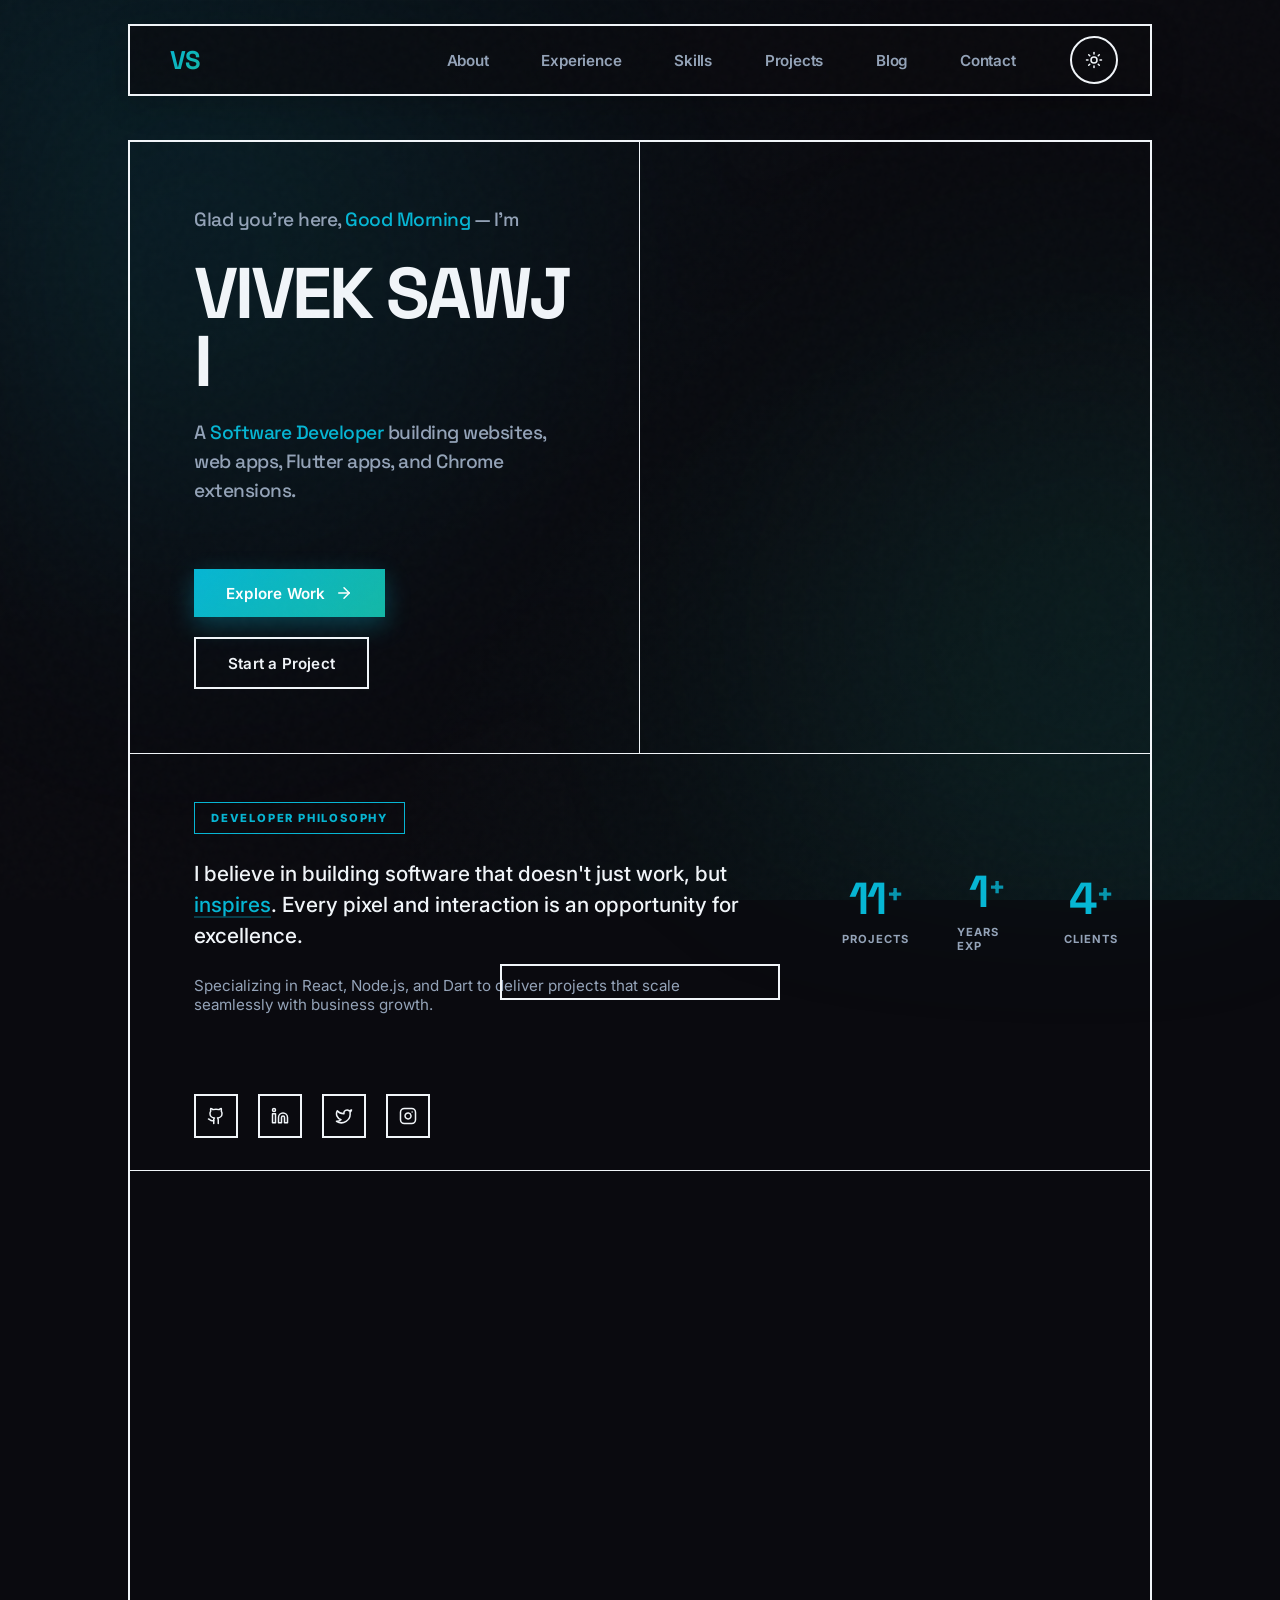
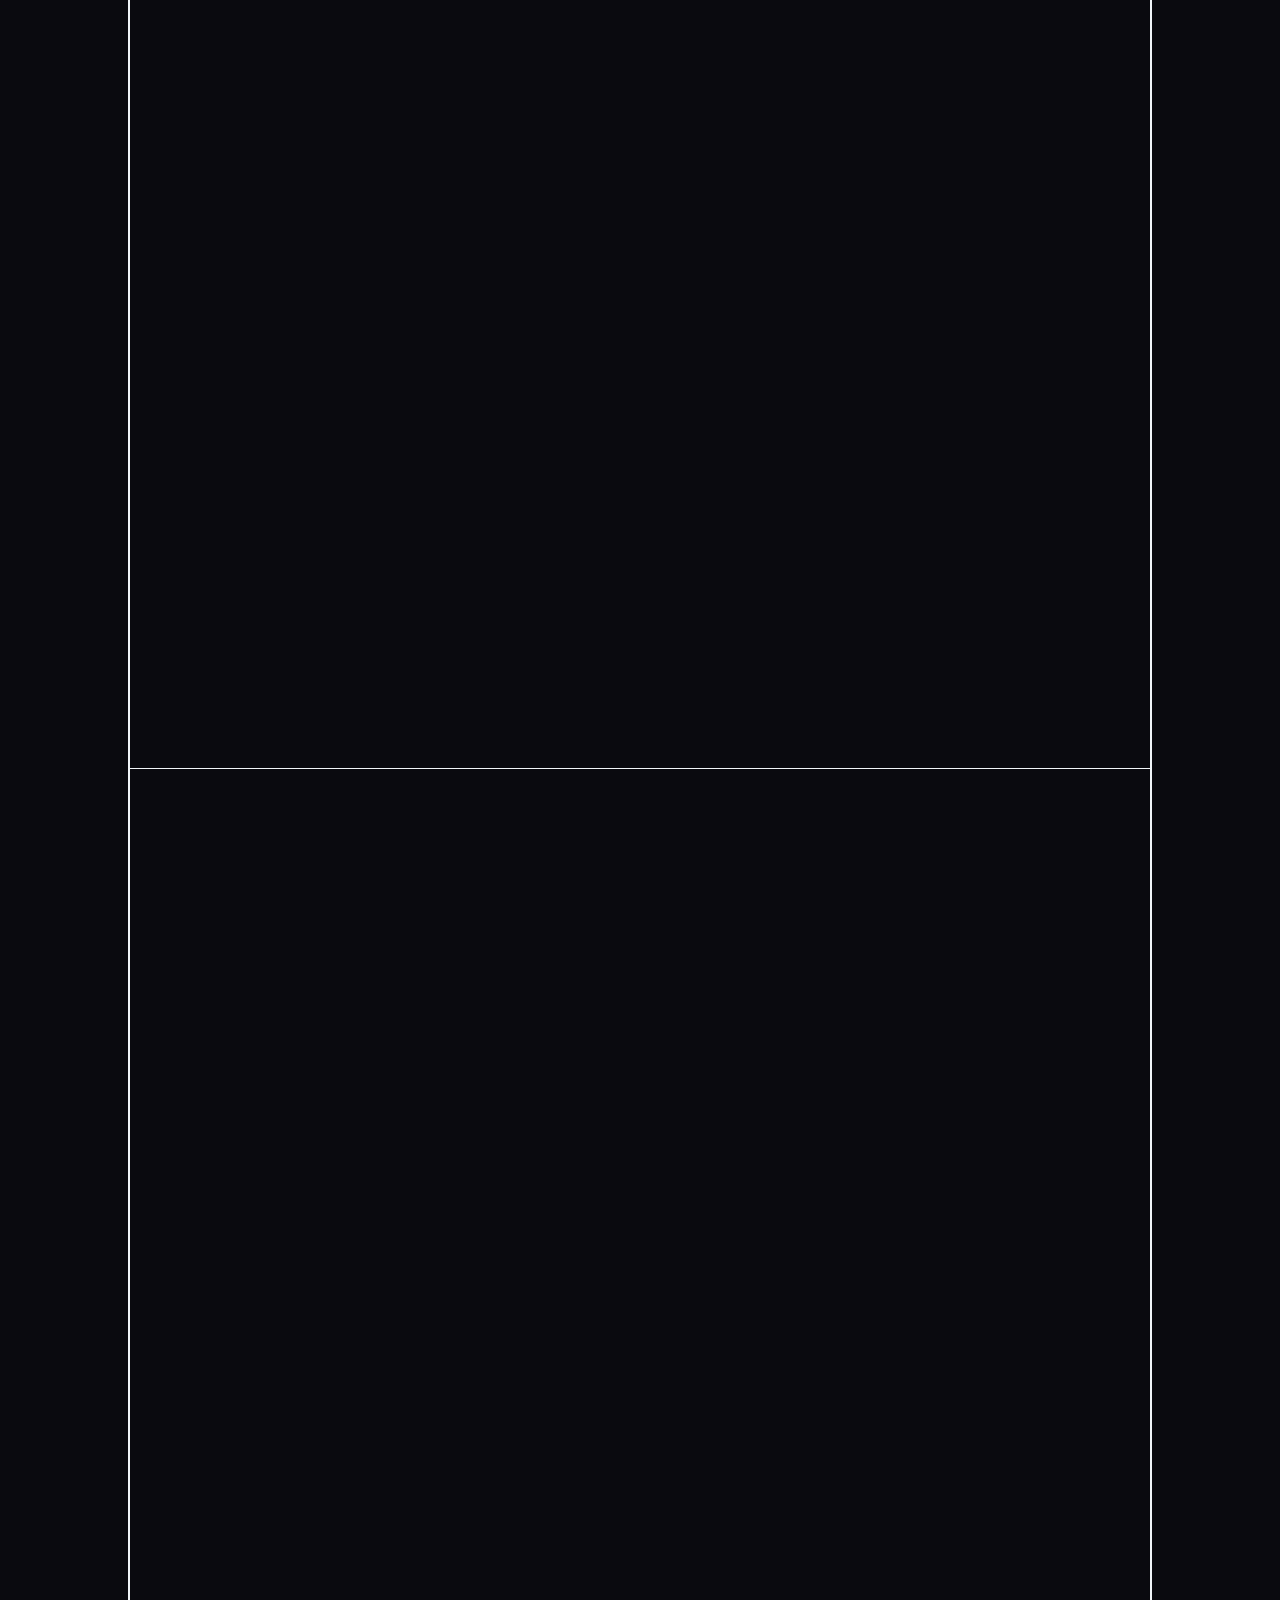
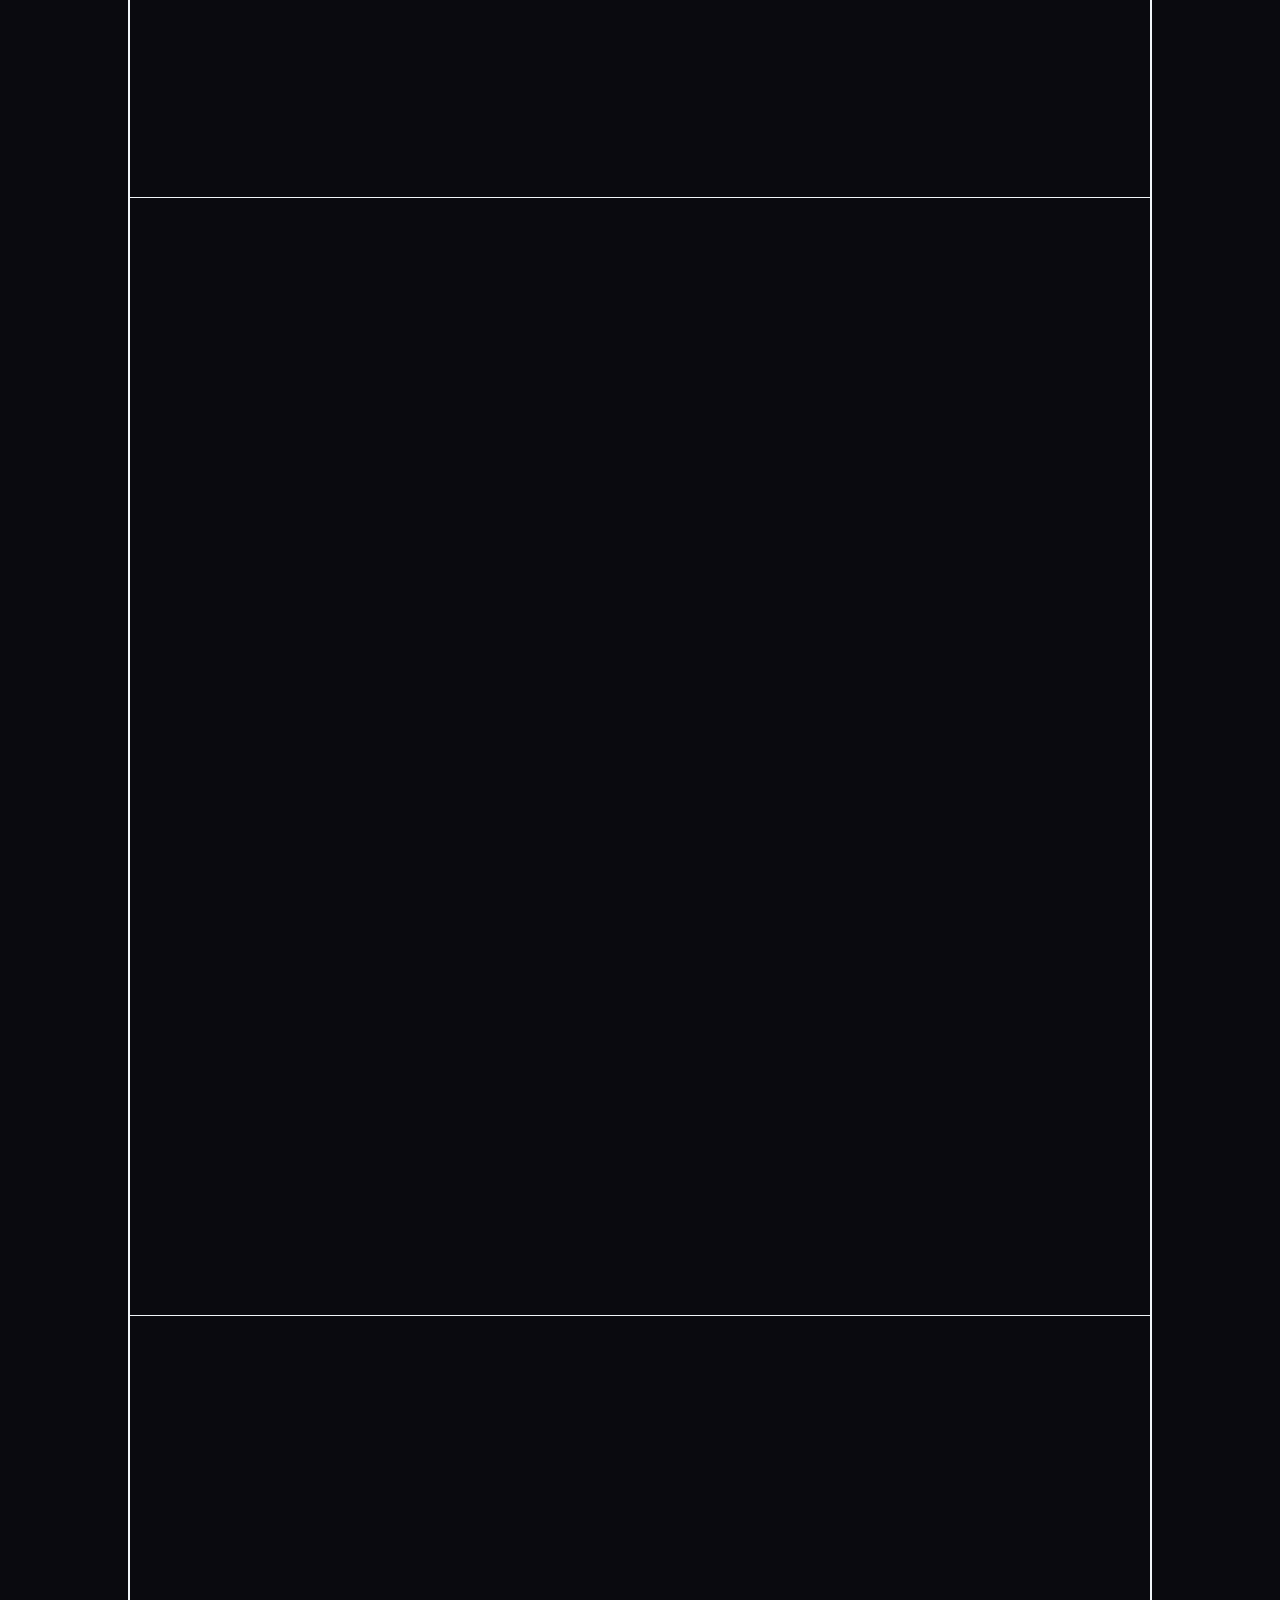
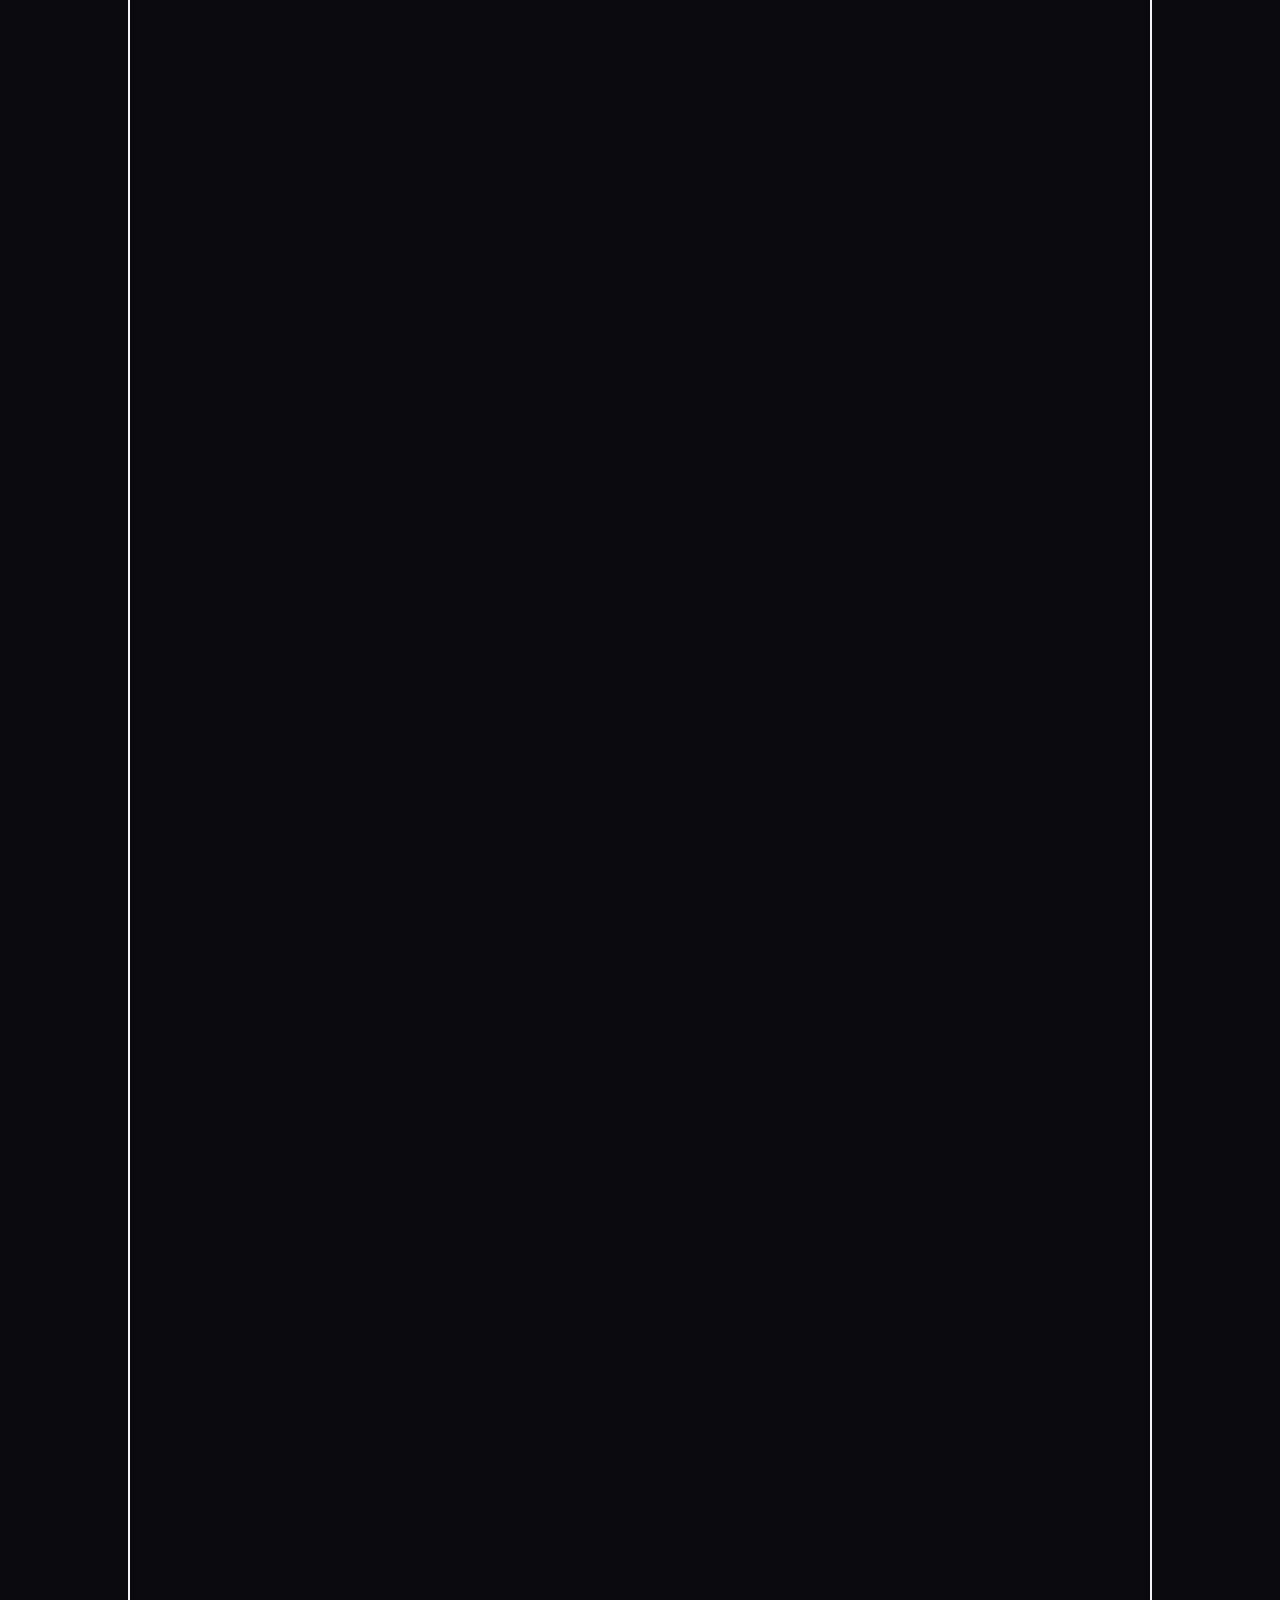
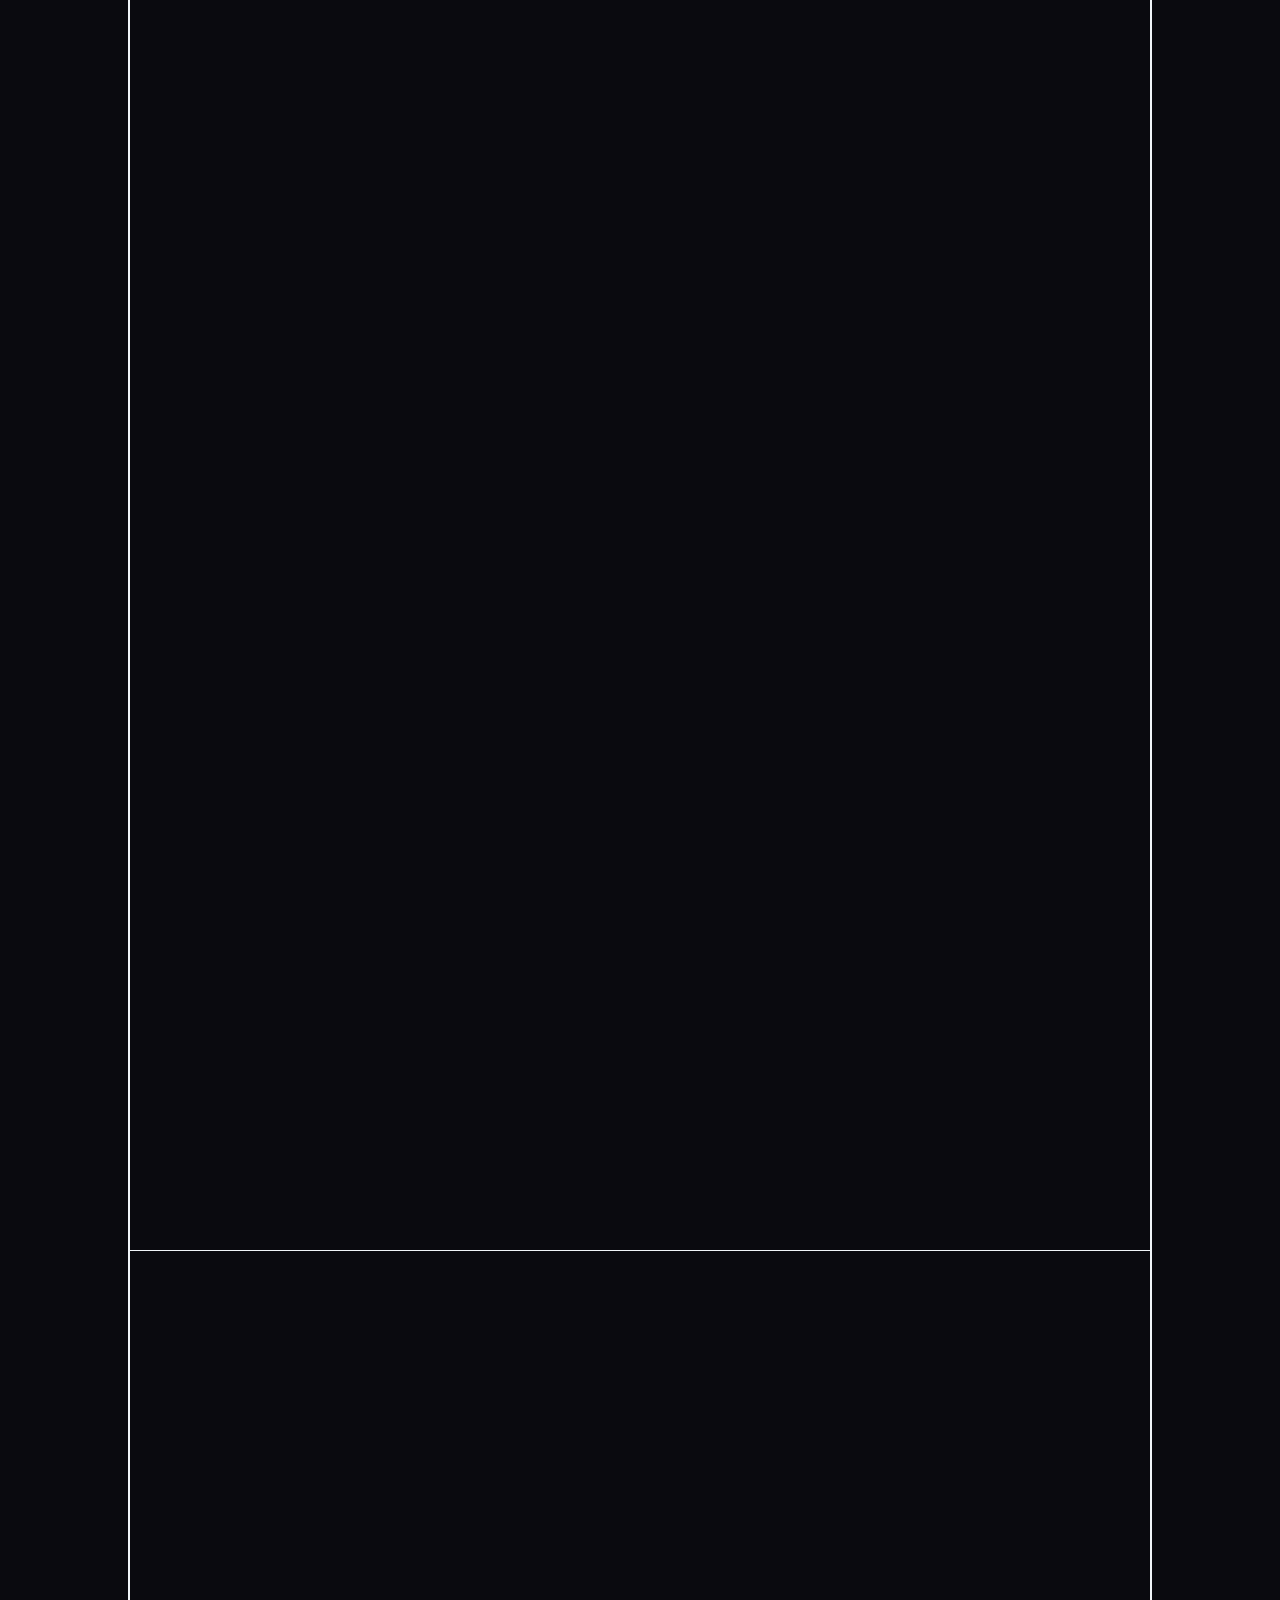
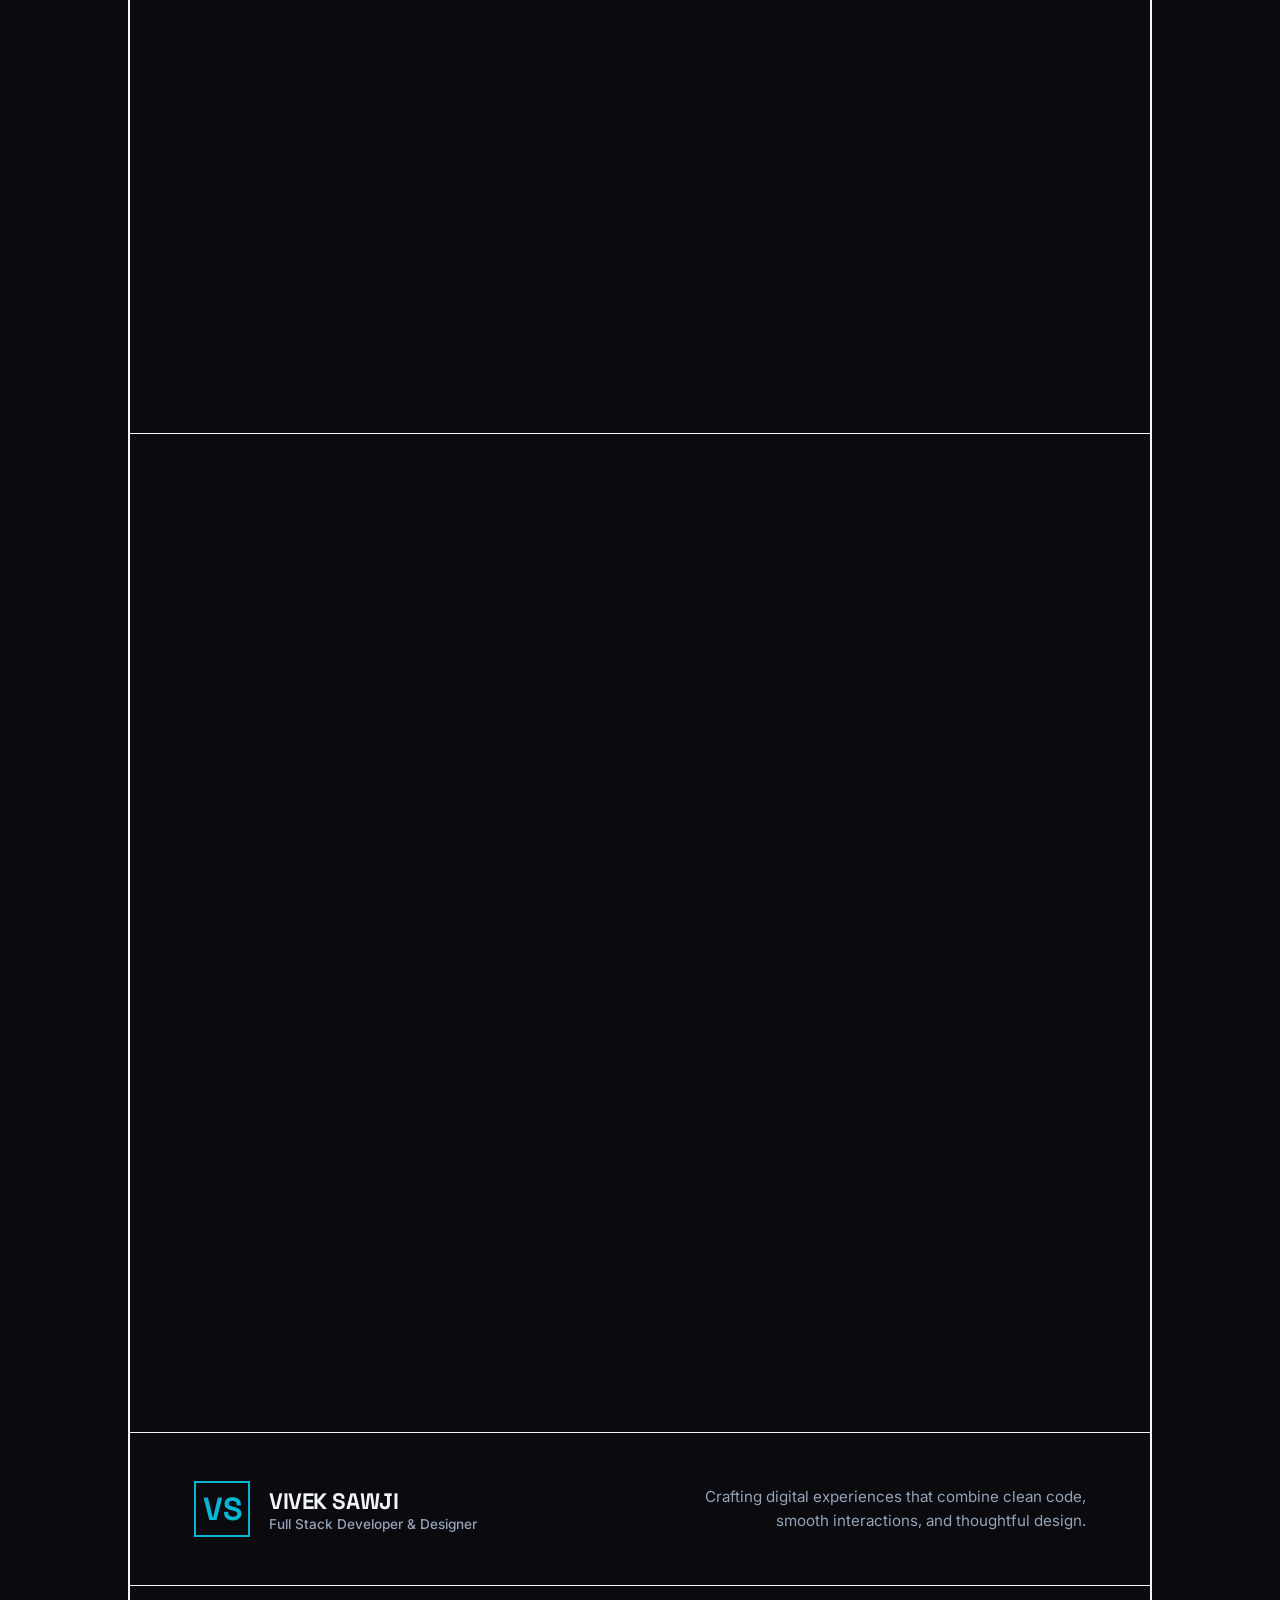
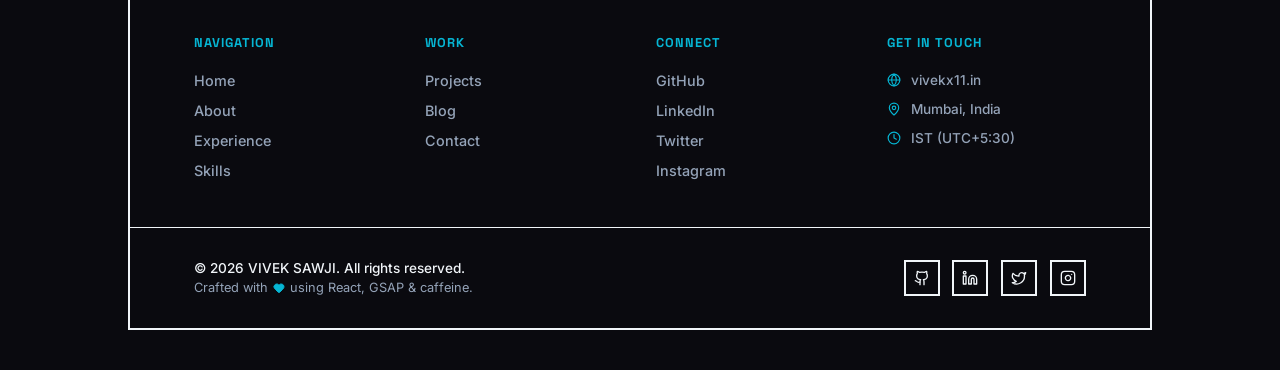
==== commit dc3e3909: "Update index.html" ====
--- a/index.html
+++ b/index.html
@@ -5,7 +5,7 @@
     <meta name="viewport" content="width=device-width, initial-scale=1.0" />
 
     <!-- Primary SEO -->
-    <title>Vivek Sawji | Full Stack Developer & Designer</title>
+    <title>VIVEK SAWJI | SOFTWARE DEVELOPER </title>
     <meta name="description" content="Vivek Sawji — Full Stack Developer based in Mumbai, India. Specialising in React, Node.js, TypeScript, and modern web applications. Available for freelance & full-time roles." />
     <meta name="keywords" content="Vivek Sawji, Full Stack Developer, React Developer, Node.js, Mumbai, Portfolio, Web Developer, Frontend, Backend, TypeScript" />
     <meta name="author" content="Vivek Sawji" />
@@ -65,11 +65,11 @@
       }
     }
     </script>
-    <script type="module" crossorigin src="/assets/index-cAVD3b9y.js"></script>
-    <link rel="stylesheet" crossorigin href="/assets/index-CaJOC_vp.css">
+    <script type="module" crossorigin src="/assets/index-cAVD3b9y.js"></script>
+    <link rel="stylesheet" crossorigin href="/assets/index-CaJOC_vp.css">
   </head>
   <body>
-    <div id="root"></div>+    <div id="root"></div>
 
   </body>
 </html>
